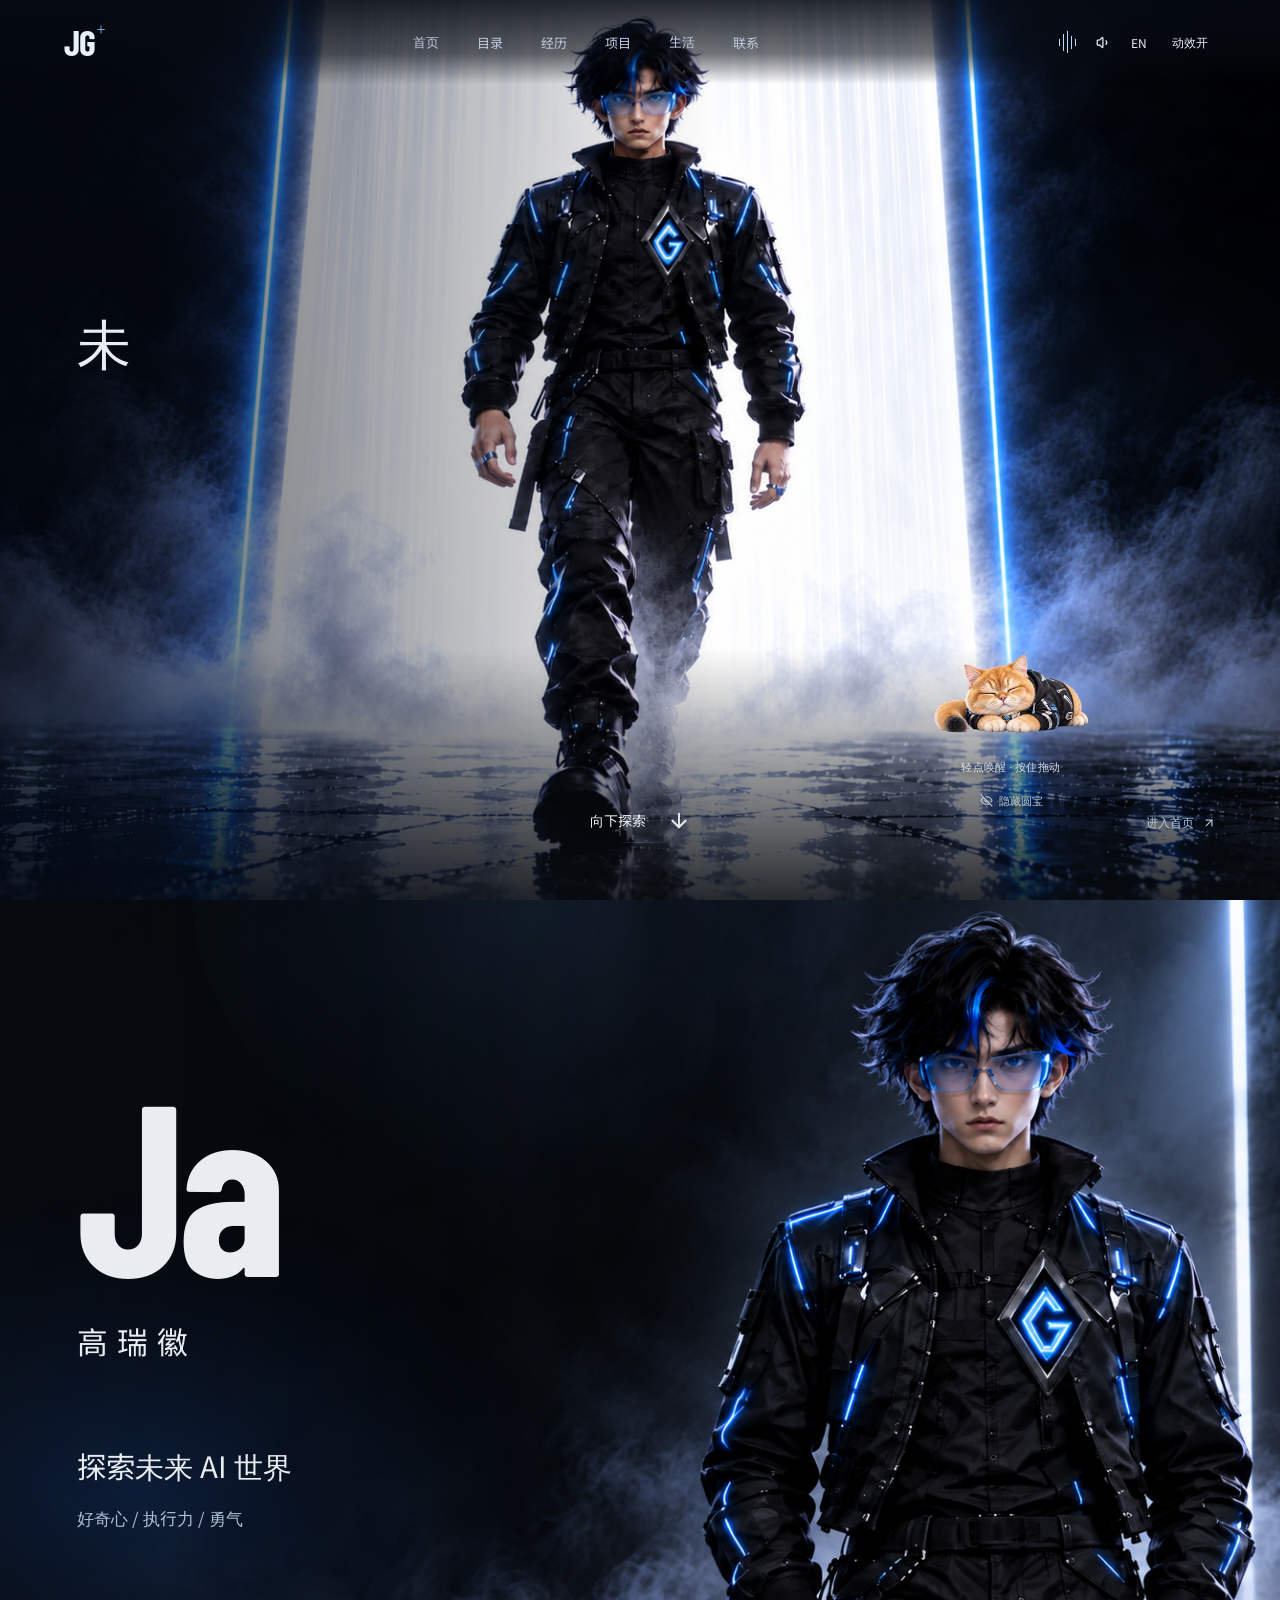
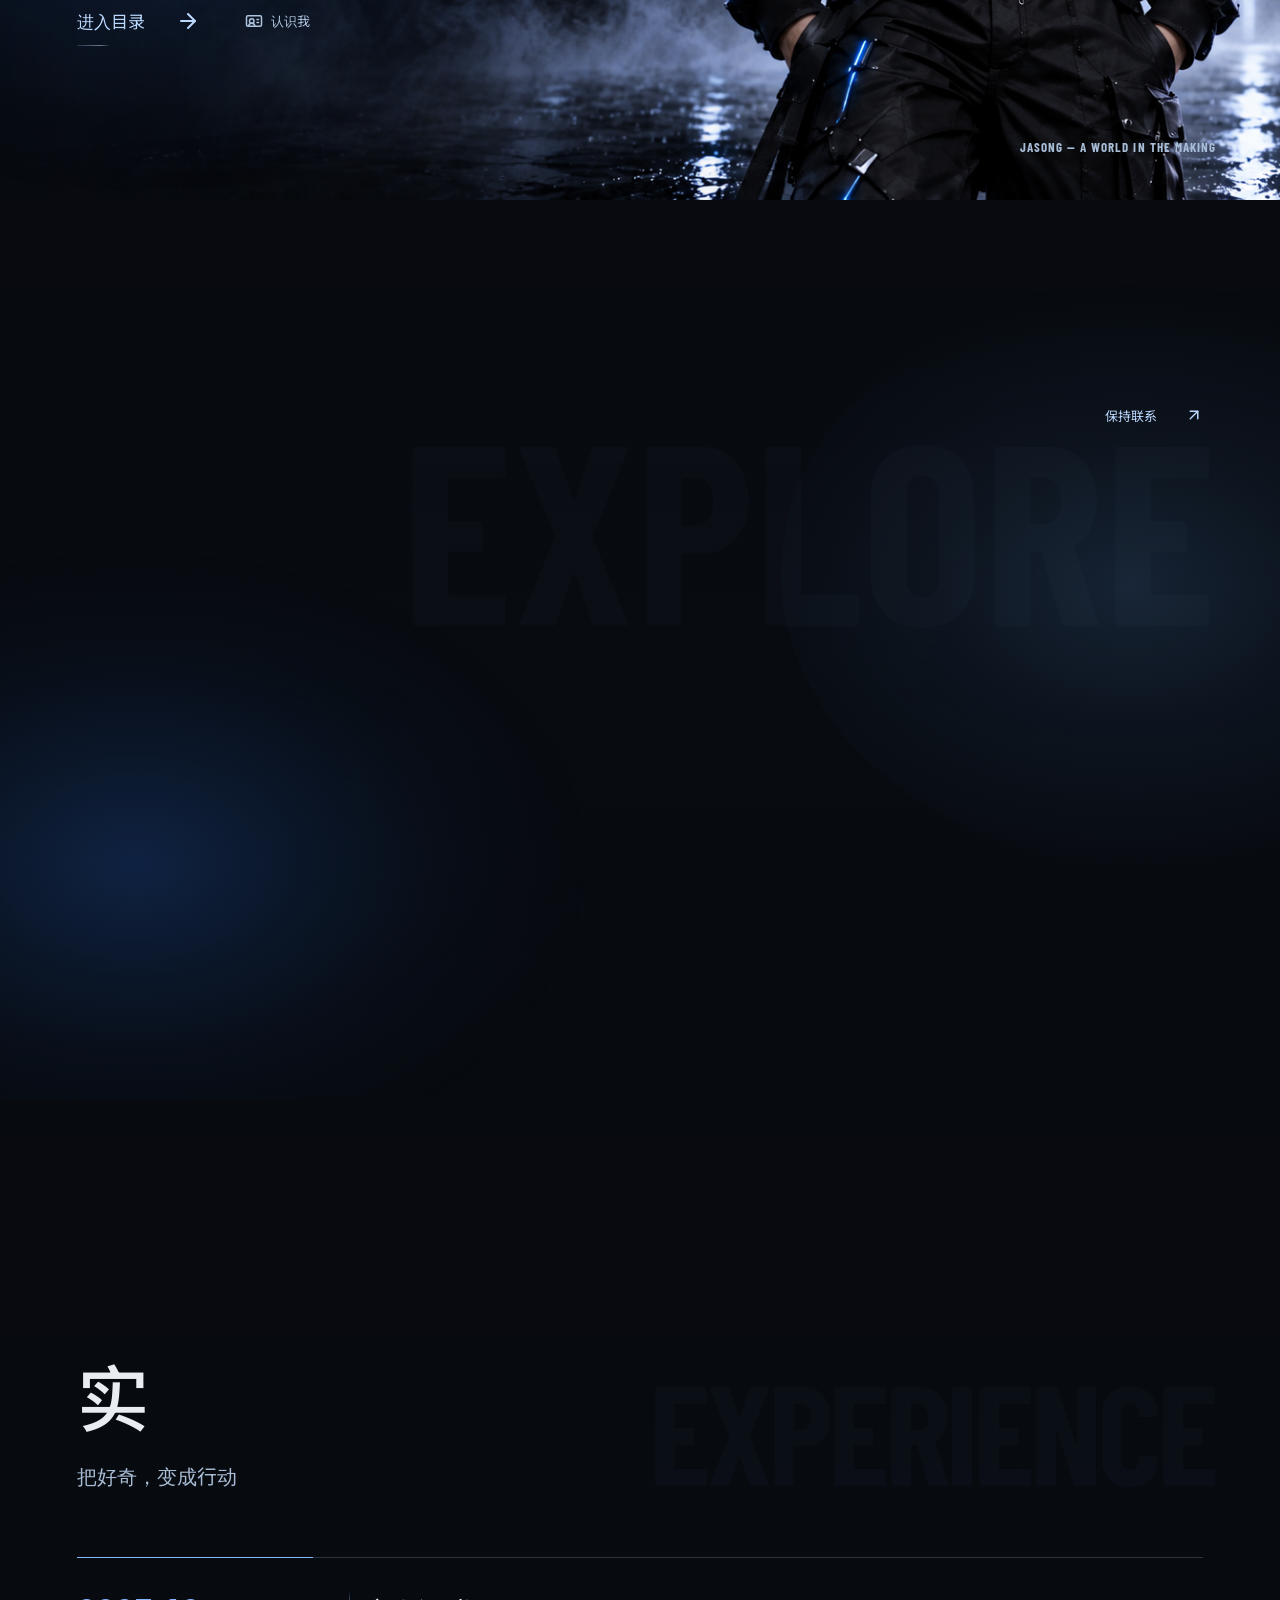
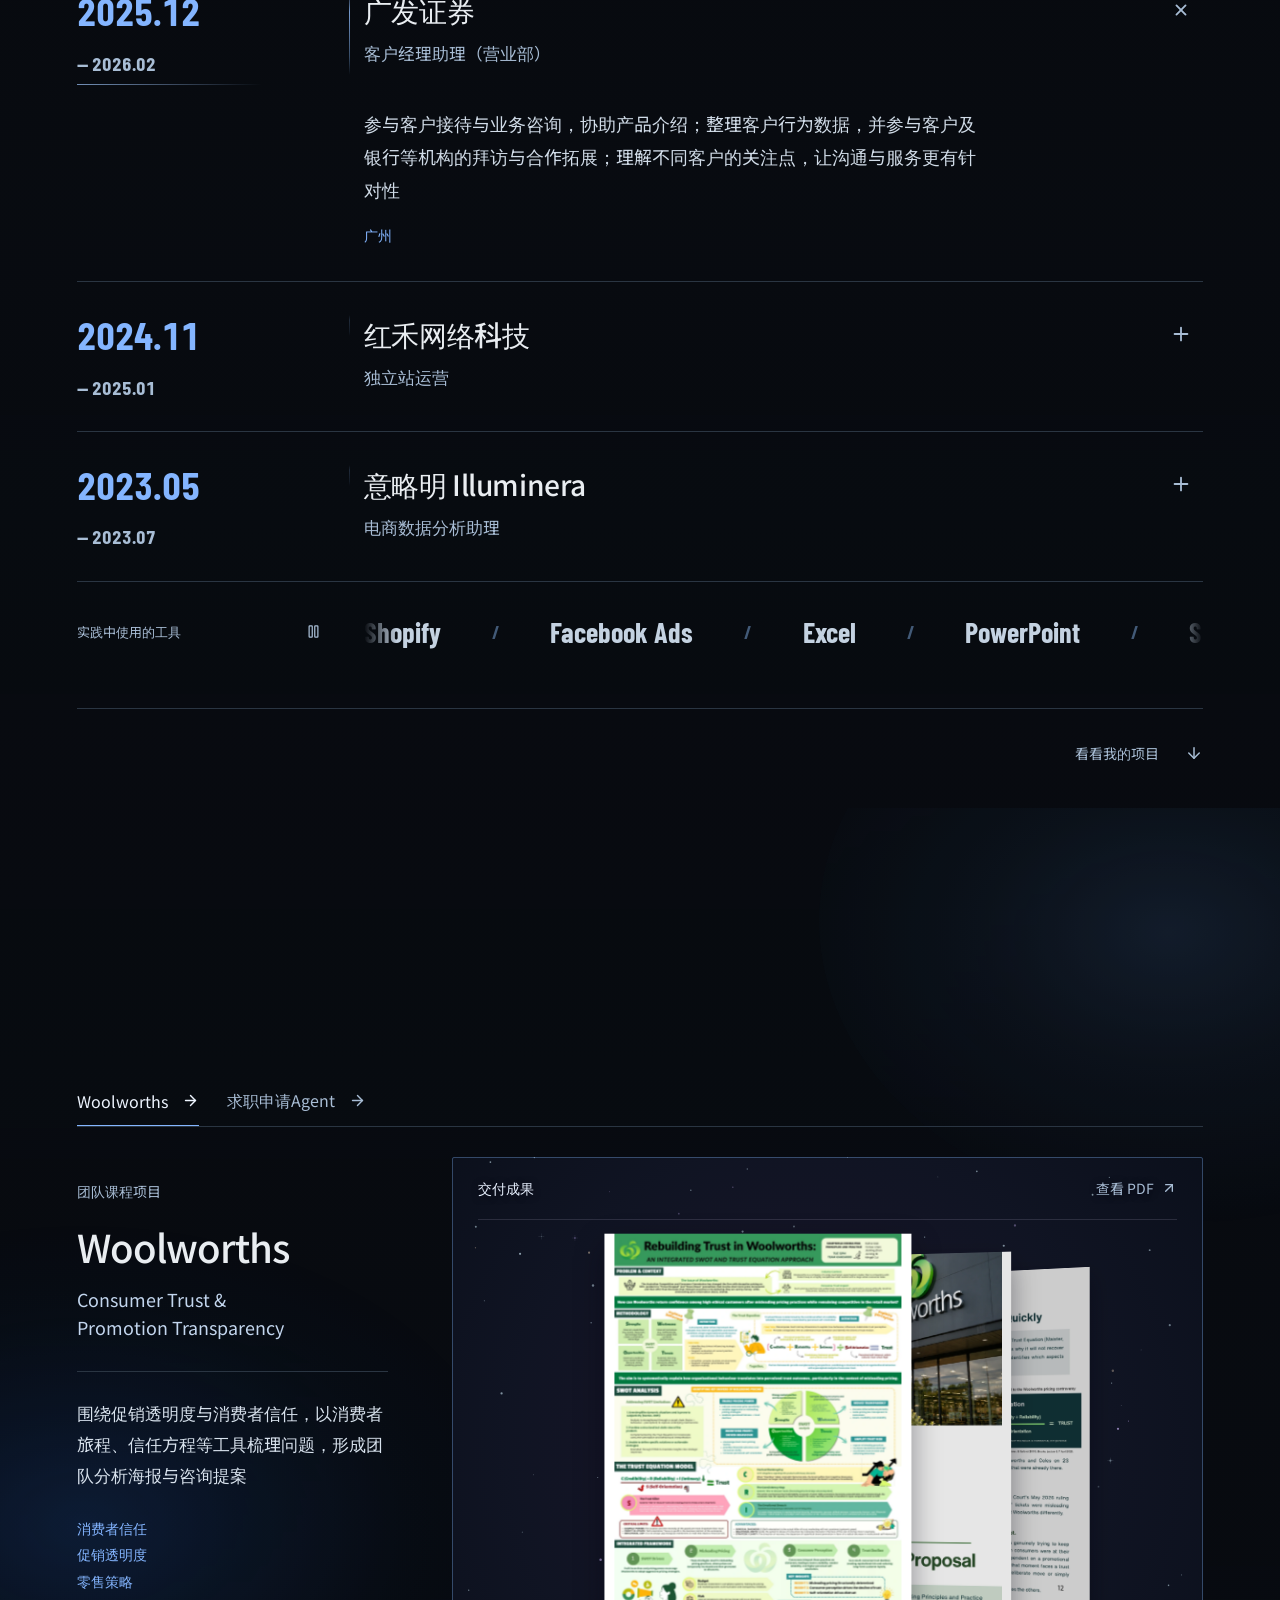
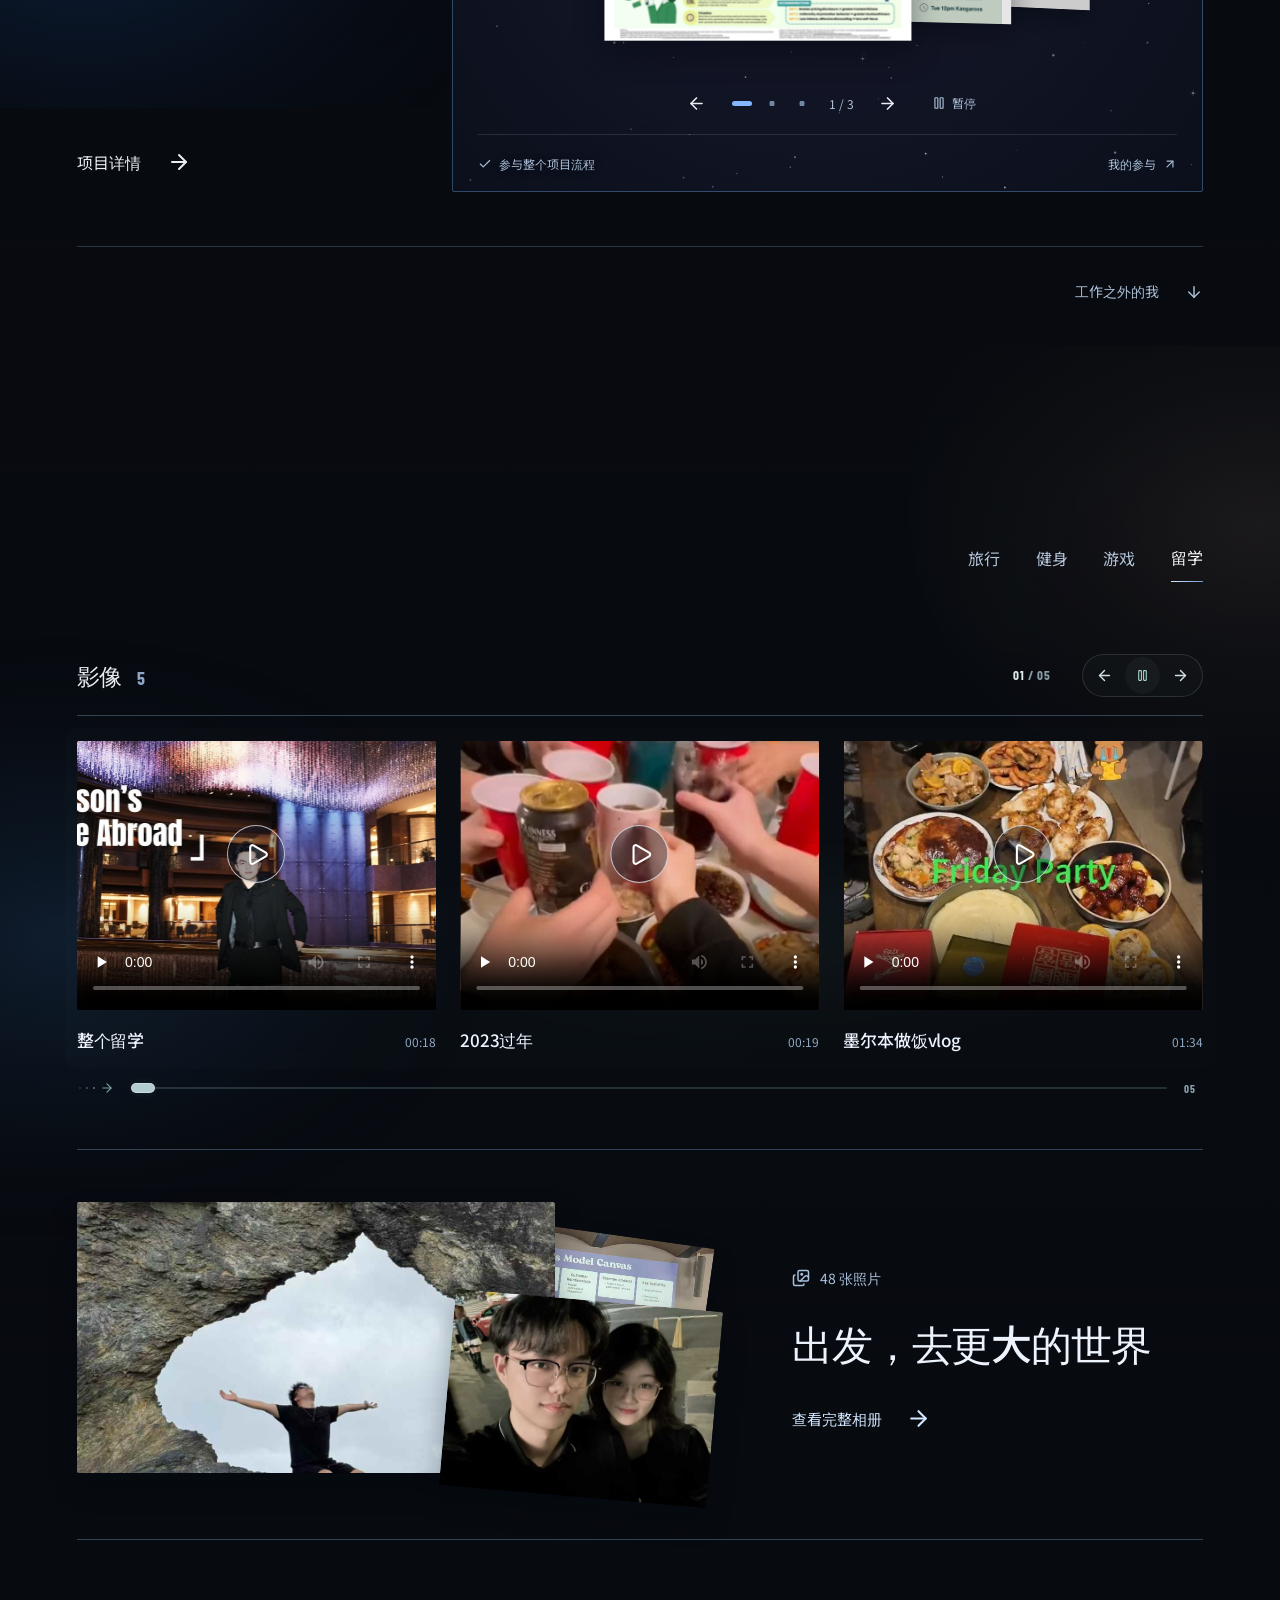
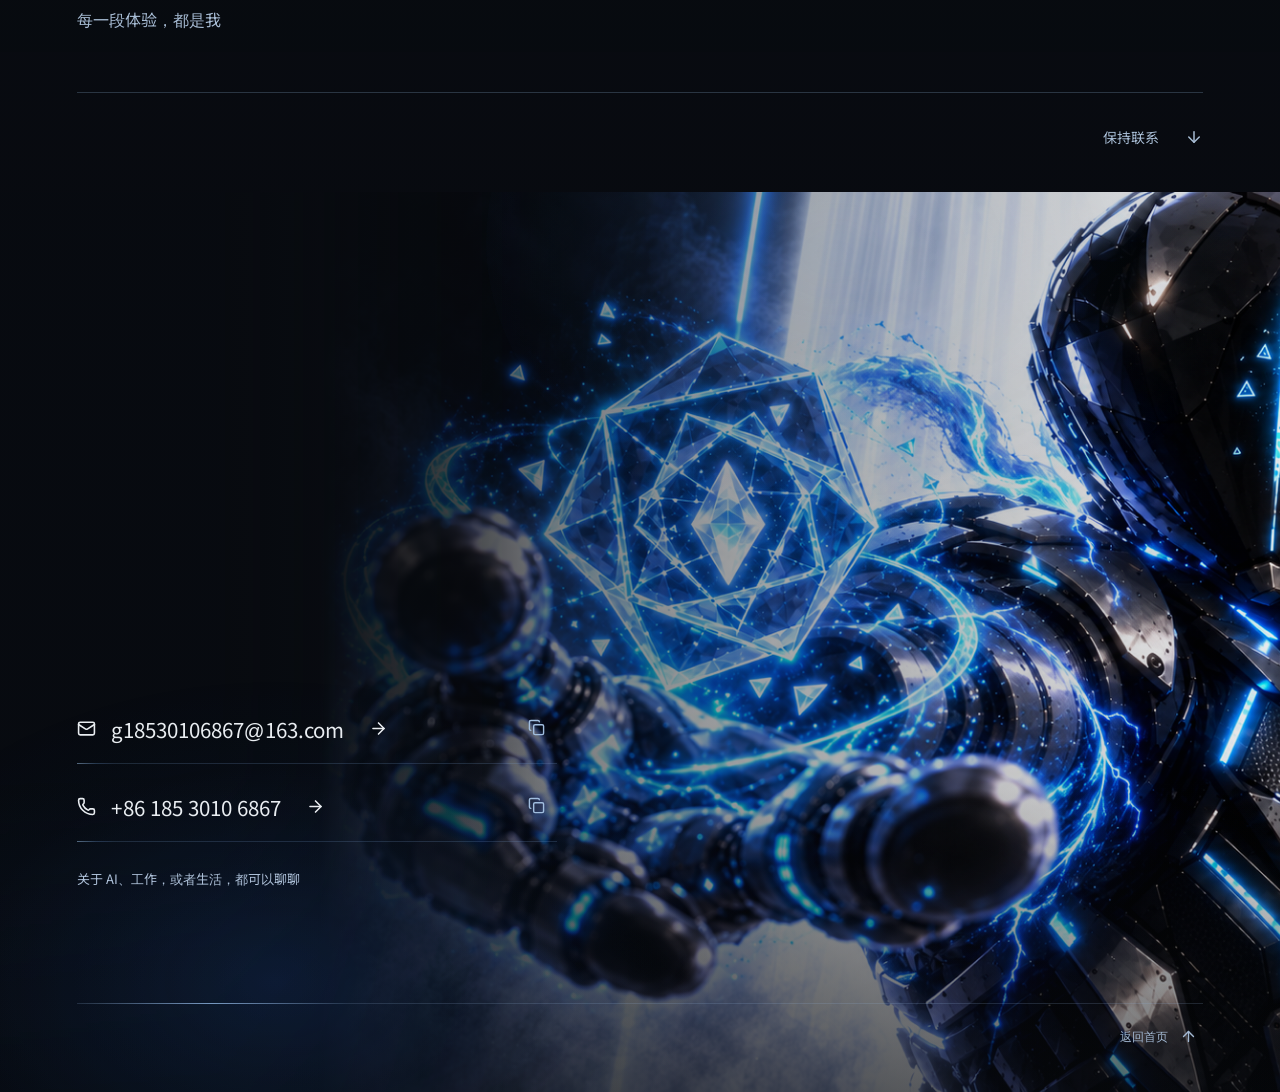
==== index.html @ 53d6a381 "Publish JasonG portfolio with approved public assets" ====
<!doctype html>
<html lang="zh-CN" data-motion="on" data-motion-policy="manual">
<head>
  <meta charset="UTF-8" />
  <meta name="viewport" content="width=device-width, initial-scale=1" />
  <meta name="theme-color" content="#080b10" />
  <meta name="description" content="高瑞徽 JasonG 的个人世界。好奇心、执行力、勇气；关于 AI、真实实践与生活。" />
  <title>JasonG · 探索未来 AI 世界</title>
  <link rel="icon" type="image/svg+xml" href="assets/jasong-next/favicon.svg" />
  <link rel="stylesheet" href="assets/jasong-app/app.css?v=fcea46e95d64df81" />
  <link rel="preload" as="image" href="assets/jasong-next/intro.png" />
  <style>body{margin:0;background:#080b10;color:#e9edf1}.initial-brand{height:100vh;display:grid;place-content:center;font:600 45px sans-serif;letter-spacing:-.03em}.no-script{padding:10vh 8vw;font:18px/1.8 sans-serif}.no-script a{color:#adcfff}</style>
</head>
<body>
  <div id="jasong-root"><div class="initial-brand" aria-label="正在打开 JasonG 的世界">JasonG</div></div>
  <noscript><div class="no-script"><h1>高瑞徽 / JasonG</h1><p>请启用 JavaScript 体验完整网站。<br/>Enable JavaScript to explore this site.</p><a href="mailto:g18530106867@163.com">g18530106867@163.com</a></div></noscript>
  <script type="module" src="assets/jasong-app/app.js?v=fcea46e95d64df81"></script>
</body>
</html>
---- assets/jasong-app/app.css ----
.jg-draft-notice{z-index:130;color:#dce8f0;background:#101b25;border:1px solid #668291;border-radius:10px;align-items:center;gap:18px;max-width:calc(100vw - 32px);padding:11px 16px;font:13px/1.5 system-ui,sans-serif;display:flex;position:fixed;bottom:14px;left:50%;transform:translate(-50%);box-shadow:0 5px 24px #0005}.jg-draft-notice span{white-space:nowrap}.jg-draft-notice a{color:#c0e0ff;text-underline-offset:3px;white-space:nowrap;text-decoration:underline}.jg-draft-notice a:focus-visible{outline-offset:4px;outline:2px solid #fff}@media (width<=420px){.jg-draft-notice{gap:12px;padding:9px 12px;font-size:11px}}.jg-content-notes{z-index:2;overflow-wrap:anywhere;max-width:75ch;margin:32px 0;position:relative}.jg-content-notes article+article{margin-top:28px}.jg-content-notes h3{font:inherit;margin:0 0 10px;font-size:1.15em;font-weight:500;line-height:1.5}.jg-content-notes p{white-space:pre-wrap;color:inherit;margin:0;line-height:1.9}.jg-content-empty{color:var(--content-muted,#adc4de);font:inherit;overflow-wrap:anywhere;padding-block:30px;line-height:1.8}.jg-motion-sr-only{clip-path:inset(50%);white-space:nowrap;border:0;width:1px;height:1px;margin:-1px;padding:0;position:absolute;overflow:hidden}.jg-text-type{display:inline-grid;position:relative}.jg-text-type__measure,.jg-text-type__visible{grid-area:1/1}.jg-text-type__measure{visibility:hidden}.jg-text-type__measure *{visibility:hidden!important}.jg-title-write{vertical-align:baseline;max-width:100%}.jg-title-write>.jg-text-type__visible{position:absolute;inset:0}.jg-title-write>.jg-text-type__measure{grid-area:1/1}html .home-name>span.jg-title-write{display:inline-grid}.directory-heading #directory-title .jg-title-write,.directory-heading #directory-title .jg-title-write span{color:inherit}.directory-heading #directory-title .jg-title-write .title-second-line{color:#a5b6cb}.directory-values{color:#adbed2;margin:20px 0 0;font-size:clamp(12px,1.2vw,15px);line-height:1.8}.jg-title-write{text-align:start;direction:ltr}.jg-title-write>.jg-text-type__visible{text-wrap:wrap}@media (width<=600px){.directory-values{max-width:230px;margin-top:15px}}.jg-text-type__cursor{color:#82b7ff;margin-inline-start:.06em}.jg-text-type[data-typing=true] .jg-text-type__cursor{animation:.65s step-end infinite jg-type-blink}@keyframes jg-type-blink{0%,48%{opacity:1}49%,to{opacity:0}}.jg-masked-g{display:inline-grid;position:relative}.jg-masked-g__base,.jg-masked-g__texture{grid-area:1/1}.jg-masked-g__base{color:#a6bde6}.jg-masked-g__texture{-webkit-text-fill-color:transparent;color:#0000;pointer-events:none;background-image:linear-gradient(117deg,#0000 32%,#bad9ff 36%,#78b0fa 38%,#0000 42%),radial-gradient(at 71% 22%,#8dc6ff 0%,#2961b8 31%,#172c58 56%,#6ea4e7 79%,#b5d9ff 100%);background-position:12% 65%;background-size:240% 180%;-webkit-background-clip:text;background-clip:text}@supports not ((-webkit-background-clip:text) or (background-clip:text)){.jg-masked-g__texture{display:none}}.jg-ambient{pointer-events:none;-webkit-user-select:none;user-select:none;z-index:0;contain:layout paint;position:absolute;inset:0;overflow:hidden}.jg-ambient canvas{pointer-events:none;width:100%;height:100%;display:block}.jg-ambient--cursor{mix-blend-mode:screen}.jg-ambient--liquid{background:radial-gradient(at 7% 65%,#153a8026,#0000 42%),radial-gradient(at 98% 26%,#2155a01f,#0000 39%);-webkit-mask-image:radial-gradient(#0000 16%,#00000024 43%,#000 76%);mask-image:radial-gradient(#0000 16%,#00000024 43%,#000 76%)}.jg-ambient--liquid canvas{opacity:.52}.jg-scene-atmosphere{--jg-scene-strength:.82;--jg-cloud-x:-24%;--jg-cloud-y:27%;--jg-far-x:61%;--jg-far-y:-18%;--jg-cloud-color:41 111 225;--jg-far-color:96 156 230;--jg-cloud-delay:-3s;z-index:2;pointer-events:none;-webkit-user-select:none;user-select:none;opacity:var(--jg-scene-strength);position:absolute;inset:0;overflow:clip}.jg-scene-atmosphere__field{isolation:isolate;width:100%;height:100svh;max-height:1100px;position:sticky;top:0;overflow:clip}.jg-scene-atmosphere__cloud{background:radial-gradient(ellipse at 48% 51%, rgb(var(--jg-cloud-color) / 24%) 0%, rgb(var(--jg-cloud-color) / 12%) 24%, rgb(var(--jg-cloud-color) / 3%) 47%, transparent 68%);width:min(76vw,920px);height:min(72svh,720px);animation:16s ease-in-out infinite alternate jg-cloud-near;animation-delay:var(--jg-cloud-delay);transform-origin:40% 60%;border-radius:50%;animation-play-state:paused;display:block;position:absolute}.jg-scene-atmosphere__cloud--near{left:var(--jg-cloud-x);top:var(--jg-cloud-y)}.jg-scene-atmosphere__cloud--far{left:var(--jg-far-x);top:var(--jg-far-y);background:radial-gradient(ellipse at 44% 52%, rgb(var(--jg-far-color) / 17%) 0%, rgb(var(--jg-far-color) / 7%) 30%, transparent 69%);width:min(62vw,800px);height:min(67svh,620px);animation-name:jg-cloud-far;animation-duration:22s}.jg-scene-atmosphere[data-running=true] .jg-scene-atmosphere__cloud{will-change:transform, opacity;animation-play-state:running}.jg-scene-atmosphere[data-motion-enabled=false] .jg-scene-atmosphere__cloud{animation:none}.jg-scene-atmosphere .jg-ambient--liquid{background:0 0;-webkit-mask-image:radial-gradient(at 48% 48%,#0000002e 10%,#00000070 38%,#000 73%);mask-image:radial-gradient(at 48% 48%,#0000002e 10%,#00000070 38%,#000 73%)}.jg-scene-atmosphere .jg-ambient--liquid canvas{opacity:.72}.jg-scene-atmosphere .jg-ambient--cursor{z-index:1}.jg-scene-atmosphere[data-atmosphere-chapter=intro]{--jg-scene-strength:.28;--jg-cloud-y:48%;--jg-far-y:9%}.jg-scene-atmosphere[data-atmosphere-chapter=home]{--jg-scene-strength:.82;--jg-cloud-y:29%;--jg-far-x:15%;--jg-far-y:-34%}.jg-scene-atmosphere[data-atmosphere-chapter=home] .jg-scene-atmosphere__field{-webkit-mask-image:linear-gradient(90deg,#000 0 36%,#000000b3 48%,#0000 69%);mask-image:linear-gradient(90deg,#000 0 36%,#000000b3 48%,#0000 69%)}.jg-scene-atmosphere[data-atmosphere-chapter=directory]{--jg-scene-strength:1;--jg-cloud-y:37%;--jg-far-y:8%;--jg-cloud-delay:-7s}.jg-scene-atmosphere[data-atmosphere-chapter=experience]{--jg-cloud-x:-33%;--jg-cloud-y:6%;--jg-far-x:69%;--jg-far-y:38%;--jg-cloud-delay:-11s}.jg-scene-atmosphere[data-atmosphere-chapter=projects]{--jg-scene-strength:.76;--jg-cloud-x:-28%;--jg-cloud-y:43%;--jg-far-x:64%;--jg-far-y:-21%;--jg-cloud-delay:-5s}.jg-scene-atmosphere[data-atmosphere-chapter=life]{--jg-scene-strength:.74;--jg-cloud-color:55 117 186;--jg-far-color:169 135 111;--jg-cloud-x:-30%;--jg-cloud-y:29%;--jg-far-x:71%;--jg-far-y:-15%;--jg-cloud-delay:-9s}.jg-scene-atmosphere[data-atmosphere-chapter=contact]{--jg-scene-strength:.72;--jg-cloud-x:-13%;--jg-cloud-y:51%;--jg-far-x:38%;--jg-far-y:-28%;--jg-cloud-delay:-13s}.chapter:has(>.jg-scene-atmosphere)>:is(.content-section-inner,.contact-content,.contact-footer,.home-signature){z-index:3}.chapter:has(>.jg-scene-atmosphere)>.destination-indicators{z-index:3;position:relative}@keyframes jg-cloud-near{0%{opacity:.66;transform:translate(-3vw,5svh)rotate(-9deg)scale(.9,1.04)}to{opacity:1;transform:translate(11vw,-7svh)rotate(13deg)scale(1.12,.94)}}@keyframes jg-cloud-far{0%{opacity:.7;transform:translate(3vw,-5svh)rotate(12deg)scale(1.08,.9)}to{opacity:1;transform:translate(-12vw,9svh)rotate(-17deg)scale(.9,1.12)}}.jg-border-glow{--jg-edge:.6;--jg-edge-angle:120deg;isolation:isolate;position:relative}.jg-border-glow:after{content:"";border-radius:inherit;background:conic-gradient(from var(--jg-edge-angle), #a4ccff 0deg, #5095fc73 34deg, transparent 80deg, transparent 280deg, #5095fc73 326deg, #a4ccff 360deg);-webkit-mask-composite:xor;opacity:0;pointer-events:none;z-index:2;padding:1px;transition:opacity .18s ease-out;position:absolute;inset:-1px;-webkit-mask-image:linear-gradient(#fff 0 0),linear-gradient(#fff 0 0);mask-image:linear-gradient(#fff 0 0),linear-gradient(#fff 0 0);-webkit-mask-position:0 0,0 0;mask-position:0 0,0 0;-webkit-mask-size:auto,auto;mask-size:auto,auto;-webkit-mask-repeat:repeat,repeat;mask-repeat:repeat,repeat;-webkit-mask-clip:content-box,border-box;mask-clip:content-box,border-box;-webkit-mask-origin:content-box,border-box;mask-origin:content-box,border-box;-webkit-mask-composite:xor;mask-composite:exclude;-webkit-mask-source-type:auto,auto;mask-mode:match-source,match-source}.jg-border-glow:hover:after{opacity:var(--jg-edge)}.jg-border-glow:focus-within:after{opacity:1}[data-motion=off] .jg-border-glow:after{transition:none}[data-motion=off] .jg-border-glow:hover:after{opacity:.55}[data-motion=off] .jg-text-type__cursor{animation:none}@media (width<=767px),(pointer:coarse){.jg-ambient--cursor{display:none}.jg-ambient--liquid{opacity:.6}.jg-scene-atmosphere__cloud{background:radial-gradient(ellipse at 47% 50%, rgb(var(--jg-cloud-color) / 30%), rgb(var(--jg-cloud-color) / 12%) 30%, transparent 67%);width:110vw;height:63svh;animation-duration:12s}.jg-scene-atmosphere__cloud--far{background:radial-gradient(ellipse at 43% 54%, rgb(var(--jg-far-color) / 23%), rgb(var(--jg-far-color) / 9%) 28%, transparent 68%);width:95vw;height:58svh;animation-duration:15s}.jg-scene-atmosphere[data-atmosphere-chapter=home] .jg-scene-atmosphere__field{-webkit-mask-image:linear-gradient(#000 0 37%,#0000 58% 85%,#000000a6 100%);mask-image:linear-gradient(#000 0 37%,#0000 58% 85%,#000000a6 100%)}}.lp-static{width:280px;max-width:calc(100% - 22px);position:absolute;top:50%;left:50%;transform:translate(-50%,-45%)}.lp-static-card{z-index:1;color:#0c1825;background:#d4dfe8;border-radius:14px;padding:16px;position:relative;overflow:hidden;box-shadow:0 24px 44px #00000059}.lp-static-strap{color:#a8c9f7;writing-mode:vertical-rl;letter-spacing:.14em;text-indent:20px;text-align:right;background:#1b2a3b;width:36px;height:220px;padding-top:42px;font-size:12px;font-weight:600;position:absolute;bottom:calc(100% - 4px);left:calc(50% - 18px);overflow:hidden}.lp-static-clip{z-index:3;background:#1c2937;border:5px solid #82909e;border-radius:5px;width:44px;height:36px;position:absolute;top:-20px;left:calc(50% - 22px)}.lp-card-brand{justify-content:space-between;align-items:center;margin-bottom:13px;display:flex}.lp-card-brand b{font-family:Barlow,sans-serif;font-size:25px;line-height:1}.lp-card-brand span{font-size:9px}.lp-card-portrait,.lp-portrait-fallback{object-fit:cover;object-position:center 20%;width:100%;height:218px;display:block}.lp-portrait-fallback{color:#b1d1ff;background:#263548;place-items:center;font-size:88px;display:grid}.lp-card-name{gap:4px;margin-top:17px;display:grid}.lp-card-name span{font-size:24px;font-weight:600;line-height:1.3}.lp-card-name strong{font-family:Barlow,sans-serif;font-size:34px;font-weight:700;line-height:1.1}.lp-card-id{color:#36516d;letter-spacing:.1em;margin-top:13px;font-size:10px;display:block}.lp-card-values{border-top:1px solid #9bacbc;margin:16px 0 1px;padding-top:12px;font-size:11px;line-height:1.5}.jg-particles{pointer-events:none;-webkit-user-select:none;user-select:none;contain:strict;z-index:1;position:absolute;inset:0;overflow:hidden;-webkit-mask-image:linear-gradient(#0000,#000 12% 86%,#0000);mask-image:linear-gradient(#0000,#000 12% 86%,#0000)}.jg-particles canvas{pointer-events:none;width:100%;height:100%;display:block;position:absolute;inset:0}.jg-particles__still{opacity:.8}.jg-particles[data-rendering=webgl] .jg-particles__still{opacity:0}.jg-particles__live{opacity:.9}.home-lanyard{z-index:55;pointer-events:none;isolation:isolate;clip-path:inset(var(--hl-nav-height) 0 0 0);position:fixed;inset:0;overflow:clip}.home-lanyard[hidden]{display:none}.home-lanyard canvas{pointer-events:none;width:100%;height:100%;display:block}.hl-pull-target{cursor:grab;pointer-events:auto;touch-action:none;-webkit-user-select:none;user-select:none;transform-origin:0 0;background:0 0;border:0;border-radius:10px;min-height:0;padding:0;position:absolute;top:0;left:0}.home-lanyard[data-dragging=true] .hl-pull-target{cursor:grabbing}.hl-pull-target:focus-visible{outline-offset:-3px;outline:2px solid #b3d5ff}.hl-hint{left:var(--hl-hint-x);top:var(--hl-hint-y);pointer-events:auto;color:#bdccdc;text-shadow:0 2px 8px #000;background:0 0;align-items:center;gap:6px;width:max-content;min-height:42px;padding:0 4px;font-size:11px;display:flex;position:absolute}.hl-hint:hover{color:#f0f4f8}.hl-actions{pointer-events:none;justify-content:space-between;align-items:center;gap:18px;width:200px;display:flex;position:absolute;top:0;left:0}.hl-actions[hidden]{display:none}.hl-actions button{pointer-events:auto;color:#d5e5f7;white-space:nowrap;text-shadow:0 2px 10px #03070c;background:0 0;border-bottom:1px solid #9db5d470;align-items:center;gap:6px;min-height:44px;padding:4px 3px;font-size:12px;display:flex}.hl-actions button:hover{color:#fff;border-color:#b3d5ff}.hl-hint:focus-visible,.hl-actions button:focus-visible{outline-offset:4px;outline:2px solid #b3d5ff}.hl-fallback{width:var(--hl-card-width);height:var(--hl-card-height);transform:translate3d(var(--hl-fallback-x),var(--hl-fallback-y),0);pointer-events:none;position:absolute;top:0;left:0}.home-lanyard .lp-static{width:100%;max-width:none;height:100%;position:relative;top:auto;left:auto;transform:none}.home-lanyard .lp-static-card{border-radius:10px;height:100%;padding:10px;overflow:hidden;box-shadow:8px 18px 28px #0009}.home-lanyard .lp-static-strap{text-indent:8px;width:15px;height:700px;padding:0;font-size:7px;left:calc(50% - 7.5px)}.home-lanyard .lp-static-clip{border-width:3px;border-radius:3px;width:25px;height:21px;top:-12px;left:calc(50% - 12.5px)}.home-lanyard .lp-card-brand{margin-bottom:8px}.home-lanyard .lp-card-brand b{font-size:18px}.home-lanyard .lp-card-brand span{font-size:6px}.home-lanyard .lp-card-portrait,.home-lanyard .lp-portrait-fallback{height:calc(var(--hl-card-height)*.48)}.home-lanyard .lp-card-name{gap:2px;margin-top:8px}.home-lanyard .lp-card-name span{font-size:15px;line-height:1.15}.home-lanyard .lp-card-name strong{font-size:22px;line-height:1.05}.home-lanyard .lp-card-id{margin-top:5px;font-size:6.5px}.home-lanyard .lp-card-values{margin-top:7px;padding-top:6px;font-size:7px}@media (width<=600px){.hl-hint{gap:3px;font-size:10px}.home-lanyard .lp-card-brand{margin-bottom:5px}.home-lanyard .lp-card-brand b{font-size:16px}.home-lanyard .lp-card-name{margin-top:6px}.home-lanyard .lp-card-name strong{font-size:20px}}@media (width<=360px){.hl-hint{gap:2px;font-size:9px}}.site-nav .pill-nav{isolation:isolate;position:relative}.site-nav .nav-current-pill{z-index:-1;width:var(--nav-pill-width,0px);transform:translateX(var(--nav-pill-x,0px));opacity:0;pointer-events:none;background:linear-gradient(140deg,#6c9dda25,#192c461c);border:1px solid #83b6ff42;border-radius:24px;transition:transform .46s cubic-bezier(.16,1,.3,1),width .4s cubic-bezier(.16,1,.3,1),opacity .18s;position:absolute;top:1px;bottom:1px;left:0;overflow:hidden}.site-nav .nav-current-pill[data-ready=true]{opacity:1}.site-nav .nav-current-pill:after{content:"";opacity:.8;background:linear-gradient(90deg,#0000,#b9d9ff,#0000);height:1px;position:absolute;top:0;left:14%;right:14%}.site-nav .pill-nav a{transition:color .18s}.site-nav .pill-nav a:before{opacity:0;background:#8dbafb15;border-radius:24px;height:auto;transition:opacity .18s;inset:0;transform:none}.site-nav .pill-nav a:hover:before,.site-nav .pill-nav a:focus-visible:before{opacity:1;transform:none}.site-nav .pill-nav a:hover,.site-nav .pill-nav a:focus-visible{color:#f0f6ff}.site-nav .pill-nav a[aria-current]:after{display:none}.site-nav .pill-nav a>span{transition:transform .26s cubic-bezier(.16,1,.3,1);display:block}.site-nav[data-nav-motion=running] .pill-nav a:hover>span{transform:translateY(-1px)}.site-nav .nav-actions>button,.site-nav .volume-popover summary{border-radius:8px;transition:color .16s,background-color .16s;position:relative}.site-nav .nav-actions>button:hover,.site-nav .nav-actions>button:focus-visible,.site-nav .volume-popover summary:hover{color:#d2e6ff;background:#79a8e213}.site-nav .site-brand .brand-spark{transform-origin:50%;transition:transform .4s cubic-bezier(.16,1,.3,1),color .2s}.site-nav[data-nav-motion=running] .site-brand:is(:hover,:focus-visible) .brand-spark{color:#e0efff;transform:rotate(90deg)}.site-nav[data-nav-motion=paused] .nav-current-pill{transition:none}.site-nav[data-nav-motion=paused] .sound-wave i{animation-play-state:paused}.intro-section .intro-film-track{z-index:3;pointer-events:none;background:#9eb8da21;height:1px;position:absolute;bottom:3.6%;left:6%;right:6%}.intro-section .intro-film-track>span{transform-origin:0;background:linear-gradient(90deg,#446996,#b7d7ff);width:100%;height:1px;transition:transform .25s linear;display:block}.intro-section .intro-next{isolation:isolate}.intro-section .intro-next:before{content:"";opacity:.55;background:linear-gradient(90deg,#0000,#83baff82,#0000);height:1px;transition:transform .3s cubic-bezier(.16,1,.3,1),opacity .25s;position:absolute;bottom:3px;left:14px;right:14px;transform:scaleX(.45)}.intro-section .intro-next:is(:hover,:focus-visible):before{opacity:1;transform:scaleX(1)}.intro-section .intro-next svg{animation:2.8s cubic-bezier(.45,0,.55,1) infinite hero-descend}.intro-section[data-hero-motion=paused] .intro-next svg{animation-play-state:paused}.intro-section .intro-film-controls button{transition:color .18s;position:relative}.intro-section .intro-film-controls button:after{content:"";transform-origin:0;background:#9ecbff80;height:1px;transition:transform .22s;position:absolute;bottom:5px;left:0;right:0;transform:scaleX(0)}.intro-section .intro-film-controls button:is(:hover,:focus-visible){color:#eef6ff}.intro-section .intro-film-controls button:is(:hover,:focus-visible):after{transform:scaleX(1)}.home-section .home-material-light{z-index:2;pointer-events:none;mix-blend-mode:screen;contain:paint;position:absolute;inset:0 0 0 38%;overflow:hidden;-webkit-mask-image:linear-gradient(90deg,#0000,#000 30% 82%,#0000);mask-image:linear-gradient(90deg,#0000,#000 30% 82%,#0000)}.home-section .home-material-light:before{content:"";opacity:0;background:linear-gradient(114deg,#0000 39%,#9bceff0a 44%,#88baff13 48%,#9acbff07 51%,#0000 58%);animation:13s cubic-bezier(.4,0,.2,1) infinite hero-material-pass;position:absolute;inset:-25% -60%}.home-section[data-hero-motion=paused] .home-material-light:before{animation-play-state:paused}.home-section .home-entry{gap:22px;position:relative}.home-section .home-entry:after{content:"";transform-origin:0;opacity:.48;background:linear-gradient(90deg,#7faef770,#d1e6ff 72%,#0000);height:1px;transition:transform .35s cubic-bezier(.16,1,.3,1),opacity .2s;position:absolute;bottom:2px;left:0;right:0;transform:scaleX(.25)}.home-section .home-entry:is(:hover,:focus-visible):after{opacity:1;transform:scaleX(1)}.home-section .home-entry-direction{place-items:center;width:42px;height:30px;display:grid;position:relative;overflow:hidden}.home-section .home-entry-direction:before{content:"";opacity:0;background:linear-gradient(90deg,#0000,#a7ccff);width:22px;height:1px;transition:transform .35s cubic-bezier(.16,1,.3,1),opacity .22s;position:absolute;right:20px;transform:translate(-15px)}.home-section .home-entry:is(:hover,:focus-visible) .home-entry-direction:before{opacity:.8;transform:translate(0)}.home-section .home-entry:is(:hover,:focus-visible) svg{transform:translate(8px)}.home-section .profile-link{transition:color .18s;position:relative}.home-section .profile-link svg{transition:transform .28s cubic-bezier(.16,1,.3,1)}.home-section .profile-link:is(:hover,:focus-visible){color:#ebf5ff}.home-section[data-hero-motion=running] .profile-link:is(:hover,:focus-visible) svg{transform:rotate(-8deg)}.directory-section .destination-art{isolation:isolate;position:relative;overflow:hidden}.directory-section .destination-art img{transition:transform .55s cubic-bezier(.16,1,.3,1),filter .42s;transform:scale(.98)}.directory-section .destination-shell.selected .destination-art img{filter:brightness(1.08)}.directory-section[data-hero-motion=running] .destination-shell:is(:hover,:focus-within) .destination-art img{transform:scale(1.035)translateY(-3px)}.directory-section .destination-material{pointer-events:none;mix-blend-mode:screen;opacity:0;background:linear-gradient(115deg,#0000 35%,#b3d9ff14 49%,#0000 59%);position:absolute;inset:0;transform:translate(-105%)}.directory-section[data-hero-motion=running] .destination-shell.selected .destination-material{animation:1.2s cubic-bezier(.16,1,.3,1) both destination-material-pass}.directory-section .destination-bottom{position:relative}.directory-section .destination-bottom:before{content:"";transform-origin:0;background:linear-gradient(90deg,#5e99f1,#c1dfff);height:1px;transition:transform .42s cubic-bezier(.16,1,.3,1);position:absolute;top:-1px;left:0;right:0;transform:scaleX(0)}.directory-section .destination-shell.selected .destination-bottom:before{transform:scaleX(1)}.directory-section .destination-bottom svg{transition:transform .35s cubic-bezier(.16,1,.3,1)}.directory-section[data-hero-motion=running] .destination-shell.selected .destination-bottom svg{transform:translate(3px,-3px)}.directory-section .year-sculpture>span,.directory-section .year-sculpture>em{transition:transform .38s cubic-bezier(.16,1,.3,1),color .28s;display:block}.directory-section[data-hero-motion=running] .selected .year-sculpture>span:first-child{transform:translate(6px)}.directory-section[data-hero-motion=running] .selected .year-sculpture>span:nth-child(2){transition-delay:40ms;transform:translate(12px)}.directory-section[data-hero-motion=running] .selected .year-sculpture>em{transition-delay:80ms;transform:translate(18px)}.directory-section .destination-indicators i{transition:width .32s cubic-bezier(.16,1,.3,1),background-color .2s}.directory-section .destination-indicators i.active{width:28px}.directory-section[data-hero-motion=paused] .destination-material{animation-play-state:paused}@keyframes hero-descend{0%,to{opacity:.65;transform:translateY(-3px)}45%{opacity:1;transform:translateY(5px)}}@keyframes hero-material-pass{0%,13%{opacity:0;transform:translate(-30%)}25%{opacity:.65}58%{opacity:0;transform:translate(27%)}to{opacity:0;transform:translate(27%)}}@keyframes destination-material-pass{0%{opacity:0;transform:translate(-100%)}24%{opacity:1}to{opacity:0;transform:translate(100%)}}html[data-motion=off] .home-section .home-art,html[data-motion=off] .home-section .home-name>span:first-child,html[data-motion=off] .home-section .home-links{clip-path:none!important}html[data-motion=off] .home-section .home-material-light,html[data-motion=off] .directory-section .destination-material{display:none}html[data-motion=off] .home-section .home-entry svg,html[data-motion=off] .site-nav .brand-spark,html[data-motion=off] .directory-section .destination-art img{transform:none}html[data-motion=off] .directory-section .destination-0:is(:hover,:focus-within){transform:rotate(-8deg)translateY(12px)}html[data-motion=off] .directory-section .destination-1:is(:hover,:focus-within){transform:rotate(-3deg)}html[data-motion=off] .directory-section .destination-2:is(:hover,:focus-within){transform:rotate(3deg)translateY(-27px)}html[data-motion=off] .directory-section .destination-3:is(:hover,:focus-within){transform:rotate(8deg)translateY(12px)}html[data-motion=off] .directory-section .destination-indicators i.active{width:5px}@media (prefers-reduced-motion:reduce){html:not([data-motion-policy=manual]) .home-material-light,html:not([data-motion-policy=manual]) .destination-material{display:none}html:not([data-motion-policy=manual]) .intro-section .intro-next svg{animation:none}html:not([data-motion-policy=manual]) .site-nav .nav-current-pill{transition:none}}@media (width<=600px){.intro-section .intro-film-track{bottom:4%;left:8%;right:7%}.intro-section .intro-next:before{left:0;right:0}.home-section .home-material-light{inset:34% 0 0}.home-section .home-entry{gap:16px}.home-section .home-entry-direction{width:34px}.directory-section .destination-art img{transform:none}.directory-section .destination-material{opacity:.55}}.experience-section,.projects-section,.life-section{--content-ink:#e9edf1;--content-muted:#a8bdd5;--content-blue:#84b5ff;--content-rule:#2a3542;min-height:100svh;color:var(--content-ink);isolation:isolate;background:#0b1017;padding:clamp(100px,10vw,160px) clamp(22px,6vw,112px) 32px;scroll-margin-top:0;position:relative}.content-section-inner{width:min(100%,1440px);margin-inline:auto;position:relative}.content-section-heading{margin-bottom:clamp(34px,5vw,68px);position:relative}.content-section-heading h2{font-family:var(--font-display,Barlow),Jason,"Microsoft YaHei",sans-serif;letter-spacing:-.035em;text-wrap:balance;margin:0;font-size:clamp(42px,5.65vw,84px);font-weight:600;line-height:1.06}.content-section-heading p{color:var(--content-muted);margin:24px 0 0;font-size:clamp(16px,1.55vw,23px);line-height:1.6}.content-chapter-end{border-top:1px solid var(--content-rule);justify-content:flex-end;margin-top:54px;padding-top:22px;display:flex}.content-chapter-end button,.content-text-link{color:var(--content-ink);font:inherit;cursor:pointer;text-align:left;background:0 0;border:0;align-items:center;gap:26px;padding:12px 0;line-height:1.5;display:inline-flex}.content-chapter-end button{color:var(--content-muted);font-size:14px}.content-chapter-end button:hover,.content-text-link:hover{color:var(--content-blue)}.content-text-link svg{transition:transform .28s cubic-bezier(.16,1,.3,1)}.content-text-link:hover svg{transform:translate(5px)}.content-icon-button{width:44px;height:44px;color:inherit;cursor:pointer;background:0 0;border:1px solid #0000;border-radius:50%;flex:none;justify-content:center;align-items:center;padding:0;display:inline-flex}.content-icon-button:hover{border-color:var(--content-rule,#354454);color:var(--content-blue,#84b5ff);background:#ffffff0b}.experience-section :focus-visible,.projects-section :focus-visible,.life-section :focus-visible,.content-reader-dialog :focus-visible{outline:2px solid var(--content-blue,#84b5ff);outline-offset:5px}.experience-heading{padding-bottom:2px}.experience-display-word{font-family:var(--font-display,Barlow),Jason,"Microsoft YaHei",sans-serif;color:#8baad308;pointer-events:none;z-index:-1;letter-spacing:-.035em;font-size:clamp(70px,11vw,165px);font-weight:700;line-height:1;position:absolute;bottom:-7px;right:-1%}.experience-timeline{border-top:1px solid var(--content-rule)}.experience-entry{border-bottom:1px solid var(--content-rule);position:relative}.experience-entry summary{cursor:pointer;grid-template-columns:minmax(160px,23%) 1fr 44px;align-items:start;gap:28px;padding:34px 0;list-style:none;display:grid}.experience-entry summary::-webkit-details-marker{display:none}.experience-date{color:var(--content-blue);font-family:var(--font-display,Barlow),Jason,"Microsoft YaHei",sans-serif;font-variant-numeric:tabular-nums;font-size:clamp(28px,3vw,43px);font-weight:600;line-height:1}.experience-date small{color:var(--content-muted);margin-top:23px;font-size:clamp(17px,1.5vw,22px);display:block}.experience-company strong{letter-spacing:-.015em;overflow-wrap:anywhere;font-size:clamp(23px,2.2vw,33px);font-weight:500;line-height:1.3;display:block}.experience-company>span{color:var(--content-muted);margin-top:12px;font-size:clamp(15px,1.3vw,19px);line-height:1.5;display:block}.experience-toggle{color:var(--content-muted);justify-content:center;align-items:center;width:44px;height:36px;display:flex}.experience-toggle svg{transition:transform .35s cubic-bezier(.16,1,.3,1)}.experience-entry[open] .experience-toggle svg{transform:rotate(45deg)}.experience-entry[open]:before{content:"";background:var(--content-blue);width:21%;height:1px;position:absolute;top:-1px;left:0}.experience-entry summary:hover .experience-company strong{color:var(--content-blue)}.experience-description{max-width:830px;margin-left:calc(23% + 28px);padding:0 72px 32px 0;font-size:clamp(16px,1.4vw,20px);line-height:1.85}.experience-description p{color:#d1dce8;max-width:62ch;margin:0}.experience-location{color:var(--content-blue);margin-top:17px;font-size:14px;display:block}.practice-tools{grid-template-columns:23% minmax(0,1fr);align-items:center;gap:28px;padding:28px 0 0;display:grid}.practice-tools-label{color:var(--content-muted);justify-content:space-between;align-items:center;gap:8px;display:flex}.practice-tools-label p{margin:0;font-size:13px;line-height:1.5}.practice-tools-viewport{overflow:hidden;-webkit-mask-image:linear-gradient(90deg,#0000,#000 4% 96%,#0000);mask-image:linear-gradient(90deg,#0000,#000 4% 96%,#0000)}.practice-tools-track{width:max-content;animation:32s linear infinite paused content-tools-loop;display:flex}.practice-tools-track ul{gap:clamp(24px,4vw,64px);margin:0;padding:0 clamp(24px,4vw,64px) 0 0;list-style:none;display:flex}.practice-tools-track li{font-family:var(--font-display,Barlow),Jason,"Microsoft YaHei",sans-serif;white-space:nowrap;color:#c4d2e1;align-items:center;gap:clamp(24px,4vw,64px);font-size:clamp(20px,2.2vw,30px);font-weight:500;display:flex}.practice-tools-track li span{color:#425a77;font-size:18px;font-weight:300}.practice-tools[data-running=true] .practice-tools-track{animation-play-state:running}.practice-tools:hover .practice-tools-track,.practice-tools:focus-within .practice-tools-track{animation-play-state:paused}@keyframes content-tools-loop{to{transform:translate(-50%)}}.projects-section{background:#0a0f15}.projects-composition{grid-template-columns:minmax(220px,.83fr) minmax(0,2fr);align-items:stretch;gap:clamp(36px,5vw,80px);display:grid}.projects-index{flex-direction:column;align-items:flex-start;min-width:0;padding:24px 0 6px;display:flex}.project-kind{color:var(--content-muted);margin:0 0 23px;font-size:14px}.projects-index h3{letter-spacing:-.025em;overflow-wrap:anywhere;margin:0 0 19px;font-size:clamp(30px,3vw,44px);font-weight:500;line-height:1.1}.project-subject{color:#c3d6ee;border-bottom:1px solid var(--content-rule);white-space:pre-line;overflow-wrap:anywhere;width:100%;margin:0 0 26px;padding-bottom:29px;font-size:clamp(16px,1.4vw,20px);line-height:1.55}.project-summary{color:#d8e2ed;max-width:42ch;margin:0 0 24px;font-size:clamp(16px,1.34vw,19px);line-height:1.8}.project-topics{color:var(--content-blue);margin:0 0 36px;padding:0;font-size:14px;line-height:1.9;list-style:none}.project-details-link{margin-top:auto}.project-preview{background:#161f2a;min-width:0;padding:0 26px;position:relative;overflow:hidden}.project-preview--galaxy{isolation:isolate;background:#100f1c}.project-preview--galaxy>.project-preview-toolbar,.project-preview--galaxy>.project-depth-carousel,.project-preview--galaxy>.project-preview-footer{z-index:1;position:relative}.project-preview--galaxy>.project-preview-toolbar,.project-preview--galaxy>.project-preview-footer{text-shadow:0 1px 7px #080712;border-color:#b2a9c82d}.project-preview-toolbar{border-bottom:1px solid #344353;justify-content:space-between;align-items:center;gap:18px;min-height:63px;font-size:14px;display:flex}.project-preview-toolbar>span{color:#e8f1ff}.project-preview-toolbar a,.project-preview-footer button{color:var(--content-muted);min-height:44px;font:inherit;cursor:pointer;background:0 0;border:0;align-items:center;gap:7px;padding:0;text-decoration:none;display:inline-flex}.project-preview-toolbar a:hover,.project-preview-footer button:hover{color:var(--content-blue)}.project-depth-carousel{position:relative}.project-depth-stage{perspective:1500px;touch-action:pan-y;height:clamp(340px,35.3vw,505px);position:relative}.project-depth-card{cursor:pointer;width:clamp(190px,24vw,350px);height:90%;transform:translate(-50%,-50%) translateX(calc(var(--depth)*120px)) translateZ(calc(var(--depth)*-170px)) rotateY(calc(var(--depth)*-12deg));transform-origin:50%;filter:brightness(calc(1 - var(--depth)*.1));color:#e9edf1;background:#fff;border:0;border-radius:1px;padding:0;transition:transform .7s cubic-bezier(.16,1,.3,1),filter .7s cubic-bezier(.16,1,.3,1);position:absolute;top:48%;left:40%;box-shadow:0 12px 30px #02060e66}.project-depth-card[data-depth="0"]{cursor:zoom-in}.project-depth-card img{object-fit:contain;pointer-events:none;background:#fff;width:100%;height:100%;display:block}.project-depth-card-caption{text-align:left;opacity:0;background:#101b2af2;justify-content:space-between;align-items:center;gap:8px;padding:12px 14px;font-size:12px;line-height:1.4;transition:opacity .2s;display:flex;position:absolute;inset:auto 0 0}.project-depth-card[data-depth="0"]:hover .project-depth-card-caption,.project-depth-card:focus-visible .project-depth-card-caption{opacity:1}.project-preview-controls{justify-content:center;align-items:center;gap:8px;min-height:62px;display:flex}.project-carousel-dots{display:flex}.project-carousel-dot{cursor:pointer;min-width:30px;min-height:44px;color:inherit;background:0 0;border:0;place-items:center;padding:0;display:grid}.project-carousel-dot span{background:#7187a1;border-radius:8px;width:20px;height:5px;transition:transform .24s,background .24s;display:block;transform:scaleX(.25)}.project-carousel-dot[aria-pressed=true] span{background:var(--content-blue);transform:scaleX(1)}.project-carousel-position{color:#acbfd6;font-variant-numeric:tabular-nums;white-space:nowrap;padding:0 4px;font-size:12px}.project-autoplay-toggle{font:inherit;color:var(--content-muted);cursor:pointer;background:0 0;border:0;align-items:center;gap:6px;min-height:44px;margin-left:9px;padding:0 5px;font-size:12px;display:inline-flex}.project-autoplay-toggle:hover{color:var(--content-blue)}.project-preview-footer{min-height:58px;color:var(--content-muted);border-top:1px solid #344353;justify-content:space-between;align-items:center;gap:18px;font-size:12px;line-height:1.5;display:flex}.project-preview-footer>span{align-items:center;gap:7px;display:flex}.project-preview-footer>span svg{flex:none}.content-reader-dialog{color:#e9edf1;overscroll-behavior:contain;scrollbar-width:thin;scrollbar-color:#526d8b #101720;background:#121a23;border:1px solid #3a4858;border-radius:4px;width:min(1120px,100vw - 48px);max-height:calc(100svh - 60px);margin:auto;padding:0;position:fixed;inset:0}.content-reader-dialog::backdrop{-webkit-backdrop-filter:blur(8px);backdrop-filter:blur(8px);background:#02070cdb}.project-reader-sheet{padding:clamp(24px,4vw,54px)}.project-reader-header{justify-content:space-between;align-items:flex-start;gap:16px;display:flex}.project-reader-header h2{font-family:var(--font-display,Barlow),Jason,"Microsoft YaHei",sans-serif;letter-spacing:-.02em;margin:0 0 12px;font-size:clamp(34px,4.5vw,54px);font-weight:600;line-height:1}.project-reader-header p{color:#adc4de;max-width:40ch;margin:0;font-size:clamp(15px,1.8vw,19px);line-height:1.5}.project-reader-header button{margin-top:-10px;margin-right:-9px}.project-reader-intro{color:#c9d6e4;max-width:75ch;margin:28px 0;font-size:15px;line-height:1.9}.project-reader-tabs{border-bottom:1px solid #3a4858;gap:clamp(15px,4vw,40px);margin-bottom:30px;display:flex}.project-reader-tabs button{font:inherit;color:#a7bfdb;cursor:pointer;text-align:left;background:0 0;border:0;border-bottom:1px solid #0000;margin-bottom:-1px;padding:13px 0;font-size:15px;line-height:1.4}.project-reader-tabs button[aria-selected=true]{color:#eef5ff;border-bottom-color:#84b5ff}.project-reader-panel{color:#d7e1ed;min-height:200px;font-size:16px;line-height:1.9}.project-reader-panel>p{max-width:75ch;margin:0 0 16px}.project-reader-panel>ul{max-width:75ch;margin:0;padding-left:22px}.project-reader-panel>ul>li{margin-bottom:19px;padding-left:8px}.project-reader-documents{grid-template-columns:repeat(3,minmax(0,1fr));align-items:start;gap:22px;margin-bottom:30px;display:grid}.project-reader-documents figure{min-width:0;margin:0}.project-reader-documents img{background:#fff;width:100%;height:auto;display:block}.project-reader-documents a{cursor:zoom-in;display:block}.project-reader-documents figcaption{color:#b5cce7;flex-wrap:wrap;justify-content:space-between;gap:5px;padding:11px 0;font-size:12px;line-height:1.5;display:flex}.project-reader-documents figcaption span{color:#93a6bf}.project-reader-footer{border-top:1px solid #3a4858;margin-top:28px;padding-top:25px}.project-reader-footer>div{flex-wrap:wrap;gap:12px 28px;display:flex}.project-reader-footer a{color:#aed0ff;align-items:center;gap:8px;min-height:44px;font-size:15px;text-decoration:none;display:inline-flex}.project-reader-footer a:hover{text-underline-offset:5px;text-decoration:underline}.project-reader-footer p{color:#99abc0;max-width:75ch;margin:18px 0 0;font-size:13px;line-height:1.8}.life-section{background:#0c121a}.life-heading-layout{justify-content:space-between;align-items:flex-end;gap:26px;margin-bottom:40px;display:flex}.life-heading-layout .content-section-heading{margin-bottom:0}.life-categories{flex:none;gap:clamp(22px,2.7vw,42px);padding-bottom:25px;display:flex}.life-categories button{min-height:48px;color:var(--content-muted);font:inherit;white-space:nowrap;cursor:pointer;background:0 0;border:0;border-bottom:1px solid #0000;align-items:center;padding:7px 0;font-size:16px;display:inline-flex}.life-categories button[aria-selected=true]{color:var(--content-ink);border-bottom-color:var(--content-blue)}.life-categories button:hover{color:var(--content-blue)}.life-accordion-gallery{perspective:1800px;gap:clamp(16px,2.3vw,36px);height:clamp(320px,32vw,470px);display:flex}.life-gallery-panel{isolation:isolate;background:#080c12;flex-grow:1;flex-basis:0;min-width:0;transition:flex-grow .7s cubic-bezier(.16,1,.3,1);position:relative;overflow:hidden}.life-gallery-panel[data-expanded=true]{flex-grow:1.85}.life-gallery-panel>img,.life-gallery-panel>video{object-fit:cover;width:100%;height:100%;display:block;position:absolute;inset:0}.life-gallery-panel>video[controls]{object-fit:contain}.life-gallery-caption{pointer-events:none;background:linear-gradient(#0000,#04080fd9);justify-content:space-between;align-items:end;gap:12px;padding:65px 24px 24px;display:flex;position:absolute;inset:auto 0 0}.life-film-panel .life-gallery-caption{display:block}.life-gallery-caption h3{letter-spacing:-.02em;text-wrap:balance;margin:0;font-size:clamp(18px,2.5vw,32px);font-weight:500;line-height:1.25}.life-gallery-caption p{color:#d9e5f5;margin:13px 0 0;font-size:13px}.life-gallery-caption a{pointer-events:auto;color:#fff;white-space:nowrap;align-items:center;gap:8px;min-height:44px;font-size:13px;text-decoration:none;display:inline-flex}.life-photo-panel .life-gallery-caption{flex-direction:column;align-items:start}.life-photo-panel .life-gallery-caption h3{font-size:clamp(18px,2vw,26px)}.life-film-play{color:#fff;cursor:pointer;background:0 0;border:0;place-items:center;width:100%;height:100%;padding:0;display:grid;position:absolute;inset:0}.life-film-play>span{background:#0a152250;border:1px solid #ebf2ffcc;border-radius:50%;place-items:center;width:72px;height:72px;transition:background .25s,transform .3s cubic-bezier(.16,1,.3,1);display:grid}.life-film-play:hover>span{background:#172b40bd;transform:scale(1.08)}.life-film-play svg{fill:#ffffff28;margin-left:4px}.life-photo-expand{cursor:pointer;background:0 0;border:0;width:100%;height:100%;padding:0;position:absolute;inset:0}.life-photo-expand:focus-visible,.life-film-play:focus-visible{outline-offset:-6px}.life-return-cover{color:#dceafa;min-height:36px;font:inherit;cursor:pointer;background:#0b131dde;border:1px solid #8194ab6b;align-items:center;gap:6px;padding:6px 10px;font-size:12px;display:inline-flex;position:absolute;top:12px;right:14px}.life-media-error{color:#edf5ff;text-align:center;background:#0a111de0;flex-direction:column;justify-content:center;align-items:center;gap:16px;padding:30px;display:flex;position:absolute;inset:0}.life-media-error p{margin:0;font-size:16px;line-height:1.7}.life-media-error a{color:#b8d7ff;text-underline-offset:5px;align-items:center;gap:10px;min-height:44px;display:inline-flex}.life-panel-selector{justify-content:flex-end;gap:22px;margin-top:14px;display:flex}.life-panel-selector button{color:#a9bbd0;min-height:40px;font:inherit;cursor:pointer;background:0 0;border:0;align-items:center;gap:8px;padding:0;font-size:12px;display:inline-flex}.life-panel-selector button:before{content:"";background:#627990;border-radius:50%;width:4px;height:4px}.life-panel-selector button[aria-pressed=true]{color:#e8f2ff}.life-panel-selector button[aria-pressed=true]:before{background:#84b5ff}.life-empty-panel{border-top:1px solid var(--content-rule);border-bottom:1px solid var(--content-rule);min-height:360px;padding:80px 0 60px;position:relative;overflow:hidden}.life-empty-panel[hidden]{display:none}.life-empty-panel h3{letter-spacing:-.02em;margin:0 0 20px;font-size:clamp(28px,3vw,44px);font-weight:500;position:relative}.life-empty-panel>p{color:#a9bdd5;max-width:50ch;margin:0 0 26px;font-size:16px;line-height:1.8;position:relative}.life-empty-word{font-family:var(--font-display,Barlow),Jason,"Microsoft YaHei",sans-serif;color:#a1bfed08;letter-spacing:-.02em;pointer-events:none;font-size:clamp(92px,19vw,270px);font-weight:700;line-height:1;position:absolute;bottom:-25px;right:0}.life-footline{justify-content:space-between;align-items:center;gap:20px;min-height:125px;display:flex;position:relative}.life-footline>p{color:var(--content-muted);margin:25px 0;font-size:16px;line-height:1.7}.life-companion-slot{min-width:150px;min-height:120px;position:relative}.life-companion-slot .yuanbao{margin-left:auto;position:relative;inset:auto}.life-companion-slot .yuanbao-name{right:0}.life-section .content-chapter-end{margin-top:12px}[data-content-motion=false] .practice-tools-track{animation:none;transform:none}[data-content-motion=false] .practice-tools-viewport{overflow:visible;-webkit-mask-image:none;mask-image:none}[data-content-motion=false] .practice-tools-track{width:auto}[data-content-motion=false] .practice-tools-track ul{flex-wrap:wrap;gap:10px 22px;padding:0}[data-content-motion=false] .practice-tools-track ul[aria-hidden=true]{display:none}[data-content-motion=false] .practice-tools-track li{gap:22px}[data-content-motion=false] .experience-toggle svg,[data-content-motion=false] .project-depth-card,[data-content-motion=false] .project-depth-card-caption,[data-content-motion=false] .life-gallery-panel,[data-content-motion=false] .life-film-play>span,[data-content-motion=false] .content-text-link svg{transition:none}@media (width>=1800px){.experience-section,.projects-section,.life-section{padding-top:150px}}@media (width<=1100px){.projects-composition{grid-template-columns:minmax(210px,.8fr) minmax(0,1.5fr);gap:32px}.project-preview{padding-inline:18px}.project-depth-card{width:clamp(180px,25vw,280px);transform:translate(-50%,-50%) translateX(calc(var(--depth)*105px)) translateZ(calc(var(--depth)*-200px)) rotateY(calc(var(--depth)*-12deg));left:39%}.project-preview-footer{flex-direction:column;align-items:flex-start;gap:0;padding:10px 0}.project-preview-footer button{min-height:34px}.life-heading-layout{display:block}.life-categories{margin-top:22px;padding-bottom:0}.life-accordion-gallery{height:380px}.experience-company strong{font-size:26px}}@media (width<=760px){.experience-section,.projects-section,.life-section{padding:100px 24px 28px}.content-section-heading h2{font-size:52px}.content-section-heading p{margin-top:18px}.experience-display-word{font-size:17vw;bottom:-12px;right:0}.experience-entry summary{grid-template-columns:114px minmax(0,1fr) 30px;gap:17px;padding:26px 0}.experience-date{font-size:29px}.experience-date small{margin-top:17px;font-size:16px}.experience-company strong{font-size:22px}.experience-company>span{margin-top:10px;font-size:14px}.experience-toggle{width:30px}.experience-description{margin-left:131px;padding:0 20px 28px 0;font-size:16px}.practice-tools{grid-template-columns:1fr;gap:7px;padding-top:18px}.practice-tools-label{justify-content:flex-start;gap:12px}.practice-tools-track li{font-size:25px}.projects-composition{grid-template-columns:1fr;gap:32px}.projects-index{grid-template-columns:1fr 1fr;column-gap:30px;padding-top:0;display:grid}.project-kind{grid-column:1/-1;margin-bottom:14px}.projects-index h3{grid-column:1;font-size:34px}.project-subject{border:0;grid-area:3/1;margin:0;padding:0;font-size:16px}.project-summary{grid-area:2/2/4;margin:0;font-size:15px}.project-topics{flex-wrap:wrap;grid-area:4/2;gap:4px 14px;margin:17px 0 0;font-size:12px;display:flex}.project-details-link{grid-area:4/1;gap:16px;margin-top:14px;font-size:14px}.project-preview{padding:0 22px}.project-depth-stage{height:450px}.project-depth-card{width:280px;transform:translate(-50%,-50%) translateX(calc(var(--depth)*120px)) translateZ(calc(var(--depth)*-200px)) rotateY(calc(var(--depth)*-12deg));left:40%}.project-preview-footer{flex-direction:row;align-items:center;gap:10px;padding:4px 0;font-size:11px}.project-preview-footer button{flex:none;font-size:12px}.life-accordion-gallery{gap:16px;height:390px}.life-gallery-panel[data-expanded=true]{flex-grow:2.4}.life-gallery-caption{padding:65px 18px 18px}.life-gallery-caption h3{font-size:25px}.life-photo-panel .life-gallery-caption h3{font-size:18px}.life-gallery-caption a{font-size:12px}.life-film-play>span{width:58px;height:58px}.life-categories{gap:34px}.life-categories button{font-size:16px}.life-footline>p{max-width:25ch;font-size:14px}.content-reader-dialog{width:calc(100vw - 24px);max-height:calc(100svh - 24px)}.project-reader-documents{grid-template-columns:repeat(2,minmax(0,1fr));gap:20px}.project-reader-documents figure:last-child{grid-column:1/-1;width:calc(50% - 10px);margin-inline:auto}.project-reader-sheet{padding:26px}.project-reader-intro{font-size:14px}.project-reader-panel{font-size:15px}}@media (width<=480px){.experience-section,.projects-section,.life-section{padding:88px 20px 24px}.content-section-heading h2{font-size:42px;line-height:1.1}.content-section-heading{margin-bottom:35px}.content-section-heading p{max-width:25ch;font-size:15px}.experience-entry summary{grid-template-columns:89px minmax(0,1fr) 22px;gap:12px;padding:25px 0}.experience-date{font-size:25px}.experience-date small{margin-top:16px;font-size:14px;line-height:1.2}.experience-company strong{font-size:20px;line-height:1.35}.experience-company>span{font-size:13px}.experience-toggle{width:22px;height:27px}.experience-toggle svg{width:18px}.experience-description{margin-left:101px;padding:0 0 26px;font-size:14px;line-height:1.8}.experience-location{font-size:12px}.content-chapter-end{margin-top:36px}.projects-index{display:block}.project-kind{font-size:12px}.projects-index h3{margin-bottom:16px;font-size:34px}.project-subject{border-bottom:1px solid var(--content-rule);margin-bottom:23px;padding-bottom:23px}.project-summary{font-size:15px}.project-topics{margin:20px 0 10px}.project-details-link{margin-top:8px}.project-preview{margin-inline:-4px;padding-inline:13px}.project-preview-toolbar{min-height:56px;font-size:12px}.project-depth-stage{height:380px}.project-depth-card{width:225px;height:87%;transform:translate(-50%,-50%) translateX(calc(var(--depth)*93px)) translateZ(calc(var(--depth)*-235px)) rotateY(calc(var(--depth)*-11deg));left:43%}.project-preview-controls{justify-content:space-between;gap:1px}.project-preview-controls>.content-icon-button{width:36px}.project-autoplay-toggle{gap:4px;margin-left:0;font-size:11px}.project-carousel-dot{min-width:25px}.project-preview-footer{flex-direction:column;align-items:flex-start;gap:2px;padding:10px 0 7px}.project-carousel-position{font-size:11px}.project-preview-footer button{min-height:32px}.life-heading-layout{margin-bottom:24px}.life-categories{justify-content:space-between;gap:0;margin-top:18px}.life-categories button{font-size:15px}.life-accordion-gallery{flex-direction:column;gap:14px;height:510px}.life-gallery-panel{flex-grow:1;min-height:138px}.life-gallery-panel[data-expanded=true]{flex-grow:2.1}.life-gallery-panel>img{object-position:50% 45%}.life-film-panel .life-gallery-caption{padding:65px 17px 17px}.life-gallery-caption h3{font-size:26px}.life-gallery-caption p{margin-top:8px;font-size:12px}.life-photo-panel .life-gallery-caption{flex-direction:row;align-items:center;padding:44px 17px 12px}.life-photo-panel .life-gallery-caption h3{max-width:10ch;font-size:17px}.life-photo-panel[data-expanded=true] .life-gallery-caption h3{max-width:16ch}.life-film-play>span{width:52px;height:52px;margin-bottom:20px}.life-film-play svg{width:23px}.life-panel-selector{justify-content:flex-start;gap:24px;margin-top:10px}.life-empty-panel{min-height:350px;padding:55px 0 45px}.life-empty-panel h3{font-size:28px}.life-empty-panel>p{font-size:15px}.life-footline{align-items:center;min-height:155px}.life-footline>p{max-width:13ch;margin:20px 0;font-size:13px}.life-companion-slot{min-width:130px;min-height:135px}.project-reader-documents{grid-template-columns:1fr;gap:23px}.project-reader-documents figure:last-child{grid-column:auto;width:auto}.project-reader-header h2{font-size:38px}.project-reader-sheet{padding:22px}.project-reader-tabs{gap:21px;margin-bottom:23px}.project-reader-tabs button{font-size:13px}.project-reader-header button{margin-right:-11px}.project-reader-panel{line-height:1.8}.project-reader-footer a{font-size:14px}}@media (width<=350px){.experience-section,.projects-section,.life-section{padding-inline:16px}.experience-entry summary{grid-template-columns:78px minmax(0,1fr) 18px;gap:9px}.experience-date{font-size:23px}.experience-date small{font-size:12px}.experience-company strong{font-size:19px}.experience-description{margin-left:87px}.project-depth-stage{height:350px}.project-depth-card{width:205px}.project-carousel-dots{gap:0}.project-carousel-dot{min-width:22px}.project-autoplay-toggle span{display:none}.project-preview-controls{gap:1px}.life-categories button{font-size:14px}.life-gallery-caption h3{font-size:24px}.project-reader-sheet{padding:18px}.project-reader-tabs{gap:15px}.project-reader-tabs button{font-size:12px}}.experience-entry summary{position:relative}.experience-entry summary:after{content:"";opacity:.18;transform-origin:top;pointer-events:none;background:linear-gradient(#0000,#92bfff 25%,#435d7d 78%,#0000);width:1px;position:absolute;top:33px;bottom:32px;left:calc(23% + 13px);transform:scaleY(.25)}.experience-entry[data-expanded=true] summary:after{opacity:.8;transform:scaleY(1)}.experience-entry[data-expanded=false] .experience-toggle svg{transform:rotate(0)}.experience-entry[data-expanded=true] .experience-toggle svg{transform:rotate(45deg)}.experience-date{position:relative}.experience-date:after{content:"";transform-origin:0;opacity:0;pointer-events:none;background:linear-gradient(90deg,#a2c9ff,#0000);width:72%;height:1px;position:absolute;bottom:-12px;left:0;transform:scaleX(0)}.experience-entry[data-expanded=true] .experience-date:after{opacity:.7;transform:scaleX(1)}.experience-description,.project-reader-panel{position:relative}.experience-description:after,.project-reader-panel:after,.project-preview:after{content:"";opacity:0;transform-origin:0;pointer-events:none;z-index:4;background:linear-gradient(90deg,#0000,#c9e3ff 25%,#699ddf 65%,#0000);height:1px;position:absolute;top:0;left:0;right:0;transform:scaleX(.04)}.project-preview:before{content:"";opacity:.15;pointer-events:none;z-index:5;background:linear-gradient(125deg,#b7d5ffb0,#0000 22% 74%,#4776b780) border-box;border:1px solid #0000;position:absolute;inset:0;-webkit-mask-image:linear-gradient(#fff 0 0),linear-gradient(#fff 0 0);mask-image:linear-gradient(#fff 0 0),linear-gradient(#fff 0 0);-webkit-mask-position:0 0,0 0;mask-position:0 0,0 0;-webkit-mask-size:auto,auto;mask-size:auto,auto;-webkit-mask-repeat:repeat,repeat;mask-repeat:repeat,repeat;-webkit-mask-clip:padding-box,border-box;mask-clip:padding-box,border-box;-webkit-mask-origin:padding-box,border-box;mask-origin:padding-box,border-box;-webkit-mask-composite:xor;mask-composite:exclude;-webkit-mask-source-type:auto,auto;mask-mode:match-source,match-source}.project-reader-tabs button{position:relative}.project-reader-tabs button:after{content:"";transform-origin:0;pointer-events:none;background:linear-gradient(90deg,#c7e0ff,#598cd0);height:1px;position:absolute;inset:auto 0 -1px;transform:scaleX(0)}.project-reader-tabs button[aria-selected=true]:after{transform:scaleX(1)}[data-content-live=true] .experience-entry summary:after,[data-content-live=true] .experience-date:after{transition:transform .55s cubic-bezier(.16,1,.3,1),opacity .4s}[data-content-live=true] .experience-entry:hover summary:after,[data-content-live=true] .experience-entry:focus-within summary:after{opacity:1;transform:scaleY(1)}[data-content-live=true] .experience-entry:hover .experience-date:after,[data-content-live=true] .experience-entry:focus-within .experience-date:after{opacity:.95;transform:scaleX(1)}[data-content-live=true] .project-preview:before{transition:opacity .45s}[data-content-live=true] .project-preview:hover:before,[data-content-live=true] .project-preview:focus-within:before{opacity:.9}[data-content-live=true] .project-reader-tabs button:after{transition:transform .45s cubic-bezier(.16,1,.3,1)}[data-content-live=true] .project-reader-tabs button[aria-selected=true]{border-bottom-color:#0000}[data-content-live=false] .experience-entry summary:after,[data-content-live=false] .experience-date:after,[data-content-live=false] .project-preview:before,[data-content-live=false] .project-reader-tabs button:after{transition:none}@media (width<=760px){.experience-entry summary:after{top:26px;bottom:25px;left:122px}}@media (width<=480px){.experience-entry summary:after{top:25px;bottom:25px;left:95px}.experience-date:after{bottom:-10px}}@media (width<=350px){.experience-entry summary:after{left:82px}}.project-selection{border-bottom:1px solid var(--content-rule);flex-wrap:wrap;gap:8px 28px;margin:0 0 30px;display:flex}.project-selection button{max-width:100%;color:var(--content-muted);font:inherit;text-align:left;cursor:pointer;overflow-wrap:anywhere;background:0 0;border:0;border-bottom:1px solid #0000;align-items:center;gap:14px;padding:12px 0;display:inline-flex}.project-selection button[aria-pressed=true]{color:#eef5ff;border-bottom-color:#84b5ff}.project-selection button:focus-visible{outline-offset:5px;outline:2px solid #84b5ff}.project-depth-card--video{cursor:default;background:#101b2a}.project-depth-card--video video{object-fit:contain;background:#101b2a;width:100%;height:100%;display:block}.project-depth-card--video[data-depth="0"]{cursor:default}.project-video-select{color:#e9edf1;width:100%;font:inherit;text-align:left;cursor:pointer;background:#101b2af2;border:0;padding:12px 14px;font-size:12px;display:block;position:absolute;inset:0 0 auto}.project-depth-card--video:not([data-depth="0"]) .project-video-select{background:#101b2a70;align-items:flex-start;height:100%;display:flex}.project-reader-documents video{background:#101b2a;width:100%;max-height:60vh;display:block}.project-preview-empty{text-align:center;z-index:1;justify-content:center;align-items:center;min-height:340px;margin:0;display:flex;position:relative}.project-reader-tabs{flex-wrap:wrap}.project-carousel-dots{flex-wrap:wrap;max-width:52%}.project-reader-header h2,.project-reader-header p,.project-summary,.project-reader-panel{overflow-wrap:anywhere}.project-reader-overview{overflow-wrap:anywhere;max-width:75ch;margin:28px 0}.project-reader-overview h3{font:inherit;color:#d7e1ed;margin:22px 0 10px;font-size:16px;font-weight:500;line-height:1.6}.project-reader-overview .project-reader-intro{margin:0 0 16px}.project-reader-context{color:#adc4de;margin-bottom:20px;font-size:14px;line-height:1.7}.project-reader-context p{white-space:pre-line;margin:0 0 7px}.project-reader-overview>ul{color:#c9d6e4;margin:16px 0;padding-left:22px;font-size:15px;line-height:1.9}.project-reader-overview>ul>li{margin-bottom:10px}.jg-electric-border{isolation:isolate;border-radius:var(--electric-radius);min-width:0;position:relative;overflow:visible}.jg-electric-border:after{content:"";border-radius:inherit;pointer-events:none;z-index:7;border:1px solid #83baff55;position:absolute;inset:0}.jg-electric-border-canvas{z-index:8;pointer-events:none;width:calc(100% + 28px);max-width:none;height:calc(100% + 28px);display:block;position:absolute;inset:-14px}.jg-electric-border[data-electric-running=false]>.jg-electric-border-canvas{visibility:hidden}.project-electric-preview>.project-preview{height:100%;margin-inline:0}.project-electric-preview>.project-preview:before{display:none}@media (width<=480px){.project-electric-preview{margin-inline:-4px}}.jg-galaxy{z-index:0;pointer-events:none;-webkit-user-select:none;user-select:none;border-radius:inherit;contain:strict;background:#0b1020;position:absolute;inset:0;overflow:hidden}.jg-galaxy canvas{pointer-events:none;width:100%;height:100%;display:block;position:absolute;inset:0}.jg-galaxy__still{opacity:1}.jg-galaxy[data-rendering=webgl] .jg-galaxy__still{opacity:0}.jg-galaxy__live{opacity:.94}.jg-dome-gallery{--dome-radius:500px;--dome-tile-width:260px;--dome-tile-height:138px;isolation:isolate;touch-action:none;-webkit-user-select:none;user-select:none;cursor:grab;background:#101319;width:100%;height:100%;min-height:310px;position:relative;overflow:hidden}.jg-dome-gallery[data-dragging=true]{cursor:grabbing}.jg-dome-stage{perspective:calc(var(--dome-radius) * 2);perspective-origin:50%;contain:layout paint size;place-items:center;display:grid;position:absolute;inset:0}.jg-dome-sphere{width:0;height:0;transform:translateZ(calc(var(--dome-radius) * -1));transform-style:preserve-3d;will-change:transform;position:relative}.jg-dome-tile{width:var(--dome-tile-width);height:var(--dome-tile-height);left:calc(var(--dome-tile-width) / -2);top:calc(var(--dome-tile-height) / -2);transform-style:preserve-3d;backface-visibility:hidden;transform:rotateY(var(--dome-y)) rotateX(var(--dome-x)) translateZ(var(--dome-radius));position:absolute}.jg-dome-tile>button{width:100%;height:100%;cursor:inherit;backface-visibility:hidden;touch-action:none;background:#242b32;border:0;border-radius:12px;padding:0;position:absolute;inset:0;overflow:hidden;box-shadow:0 9px 18px #0005}.jg-dome-tile img{object-fit:cover;pointer-events:none;backface-visibility:hidden;filter:saturate(.92);width:100%;height:100%;display:block}.jg-dome-tile>button:after{content:"";border-radius:inherit;pointer-events:none;border:1px solid #f0d5ae00;position:absolute;inset:0}.jg-dome-tile>button:hover:after,.jg-dome-tile>button:focus-visible:after{border-color:#f0d5ae}.jg-dome-tile>button:focus-visible{outline-offset:4px!important;outline:2px solid #f0d5ae!important}.jg-dome-tile>button>span{font-variant-numeric:tabular-nums;color:#fff;text-shadow:0 1px 5px #000;pointer-events:none;background:#080c1370;border-radius:3px;padding:3px 5px;font:500 11px/1.3 Barlow,Jason,sans-serif;position:absolute;bottom:8px;left:10px}.jg-dome-vignette{pointer-events:none;z-index:2;background:radial-gradient(#0000 39%,#10131935 75%,#101319 100%);position:absolute;inset:0}.jg-dome-gallery[data-running=false] .jg-dome-sphere{will-change:auto;transition:none!important}@media (width<=600px){.jg-dome-gallery{min-height:330px}.jg-dome-tile>button{border-radius:10px}.jg-dome-tile>button>span{font-size:10px;bottom:5px;left:6px}.jg-dome-vignette{background:radial-gradient(#0000 42%,#10131935 82%,#101319 100%)}}.life-section.life-library-section{--life-border:#344356;--life-muted:#b0c2d9;--life-blue:#a6caff;background:#0c121a;min-height:100svh;padding:clamp(100px,10vw,160px) clamp(22px,6vw,112px) 32px;scroll-margin-top:0}.life-library-heading{justify-content:space-between;align-items:flex-end;gap:30px;margin-bottom:48px;display:flex}.life-library-heading .content-section-heading{margin-bottom:0}.life-library-categories{flex:none;gap:clamp(22px,2.8vw,42px);padding-bottom:24px;display:flex}.life-library-categories button{color:#b4c5db;font:inherit;white-space:nowrap;background:0 0;border:0;border-bottom:1px solid #0000;min-height:48px;padding:9px 0;font-size:16px}.life-library-categories button[aria-selected=true]{color:#fff;border-bottom-color:#a6caff}.life-library-categories button:hover{color:#a6caff}.life-library-panel[hidden]{display:none}.life-library-section :focus-visible,.life-album-dialog :focus-visible{outline-offset:5px;outline:2px solid #a6caff}.life-media-toolbar{border-bottom:1px solid var(--life-border);justify-content:space-between;align-items:center;gap:24px;margin-bottom:25px;padding-bottom:18px;display:flex}.life-media-toolbar h3{letter-spacing:-.02em;align-items:baseline;gap:15px;margin:0;font-size:23px;font-weight:500;line-height:1.3;display:flex}.life-media-toolbar h3>span{color:#8ea7c7;font-family:Barlow,Jason,sans-serif;font-size:18px}.life-shelf-controls{color:var(--life-muted);align-items:center;gap:7px;display:flex}.life-shelf-controls output{font-variant-numeric:tabular-nums;white-space:nowrap;margin-right:9px;font-size:12px}.life-round-button{color:#d5e5fa;background:0 0;border:1px solid #0000;border-radius:50%;flex:none;place-items:center;width:44px;height:44px;padding:0;display:inline-grid}.life-round-button:hover{background:#c8e0ff08;border-color:#526d91}.life-shelf-pause{font:inherit;min-height:44px;color:var(--life-muted);white-space:nowrap;background:0 0;border:0;align-items:center;gap:7px;margin-left:12px;padding:0 4px;font-size:12px;display:inline-flex}.life-shelf-pause:hover{color:#fff}.life-video-track{scroll-snap-type:x mandatory;overscroll-behavior-x:contain;scrollbar-width:thin;scrollbar-color:#466184 #0b121c;touch-action:pan-y;grid-auto-columns:calc(33.3333% - 16px);grid-auto-flow:column;gap:24px;padding:0 0 15px;display:grid;overflow:auto hidden}.life-video-track::-webkit-scrollbar{height:4px}.life-video-track::-webkit-scrollbar-thumb{background:#466184;border-radius:3px}.life-video-shelf[data-count="2"] .life-video-track{grid-auto-columns:calc(50% - 12px)}.life-video-card{scroll-snap-align:start;scroll-snap-stop:always;min-width:0}.life-video-picture{aspect-ratio:4/3;background:#050a10;border-radius:2px;position:relative;overflow:hidden}.life-video-picture video{object-fit:cover;background:#050a10;width:100%;height:100%;display:block}.life-video-picture video[data-started=true]{object-fit:contain}.life-video-picture video,.life-video-start{touch-action:pan-y}.life-video-start{color:#fff;background:0 0;border:0;place-items:center;width:100%;padding:0;display:grid;position:absolute;inset:0 0 44px}.life-video-start>span{background:#06122261;border:1px solid #e5f2ffbb;border-radius:50%;place-items:center;width:58px;height:58px;transition:transform .3s cubic-bezier(.16,1,.3,1),background .3s;display:grid}.life-video-start svg{fill:#ffffff1a;margin-left:3px}.life-video-start:hover>span{background:#0e243ade;transform:scale(1.08)}.life-video-start:focus-visible{outline-offset:-7px}.life-video-caption{justify-content:space-between;align-items:baseline;gap:12px;padding-top:16px;display:flex}.life-video-caption h4{letter-spacing:-.01em;color:#edf4ff;overflow-wrap:anywhere;margin:0;font-size:17px;font-weight:500;line-height:1.5}.life-video-duration{color:#91a8c4;font-variant-numeric:tabular-nums;white-space:nowrap;font-size:12px}.life-video-card[data-playing=true] .life-video-caption h4{color:#a6caff}.life-video-failure{text-align:center;color:#dceaff;background:#08121fe8;flex-direction:column;justify-content:center;align-items:center;gap:10px;padding:16px;display:flex;position:absolute;inset:0}.life-video-failure p{margin:0 0 4px;font-size:13px;line-height:1.6}.life-video-failure button,.life-video-failure a{min-height:36px;font:inherit;color:#afcfff;text-underline-offset:5px;background:0 0;border:0;align-items:center;gap:7px;padding:3px 10px;font-size:12px;text-decoration:underline;display:inline-flex}.life-album-entry{border:0;border-top:1px solid var(--life-border);border-bottom:1px solid var(--life-border);text-align:left;color:#ecf3fd;background:0 0;grid-template-columns:minmax(0,1.55fr) minmax(240px,1fr);align-items:center;gap:clamp(30px,6vw,88px);width:100%;margin-top:46px;padding:52px 0 42px;display:grid}.life-album-preview{min-width:0;height:clamp(250px,23vw,335px);position:relative}.life-album-preview img{object-fit:cover;background:#101b29;border-radius:2px;transition:transform .7s cubic-bezier(.16,1,.3,1);position:absolute;box-shadow:0 14px 27px #03081050}.life-album-preview img:first-child{z-index:3;object-position:center;width:75%;height:92%;top:0;left:0}.life-album-preview img:nth-child(2){z-index:2;width:43%;height:68%;top:9%;right:2%;transform:rotate(8deg)}.life-album-preview img:nth-child(3){z-index:4;width:42%;height:67%;bottom:0;right:0;transform:rotate(5deg)}.life-album-entry:hover .life-album-preview img:nth-child(2){transform:translate(6px,-7px)rotate(10deg)}.life-album-entry:hover .life-album-preview img:nth-child(3){transform:translate(5px,5px)rotate(2deg)}.life-album-entry-copy{min-width:0}.life-album-entry-count{color:#a9c1df;align-items:center;gap:10px;margin-bottom:25px;font-size:14px;display:flex}.life-album-entry h3{letter-spacing:-.025em;text-wrap:balance;max-width:10em;margin:0;font-size:clamp(26px,3.2vw,44px);font-weight:500;line-height:1.4}.life-album-entry-link{color:#d3e6ff;align-items:center;gap:24px;margin-top:35px;font-size:15px;display:flex}.life-album-entry-link svg{transition:transform .4s cubic-bezier(.16,1,.3,1)}.life-album-entry:hover .life-album-entry-link svg{transform:translate(5px)}.life-library-empty{border-block:1px solid var(--life-border);min-height:340px;padding:70px 0 50px;position:relative;overflow:hidden}.life-library-empty>span{color:#b2cfff09;pointer-events:none;font:700 clamp(90px,18vw,250px)/1 Barlow,Jason,sans-serif;position:absolute;bottom:-25px;right:0}.life-library-empty h3{letter-spacing:-.025em;margin:0 0 20px;font-size:clamp(27px,3vw,42px);font-weight:500;position:relative}.life-library-empty p{color:#a9bed8;max-width:50ch;margin:0 0 24px;font-size:16px;line-height:1.8;position:relative}.life-library-empty button{color:#d0e5ff;font:inherit;background:0 0;border:0;align-items:center;gap:25px;min-height:44px;padding:8px 0;font-size:15px;display:inline-flex;position:relative}.life-library-section .life-footline{padding-top:20px}.life-library-section .life-companion-slot .yuanbao{margin-left:auto;position:relative;inset:auto}.life-library-section .life-companion-slot .yuanbao-name{right:0}.life-library-section .content-chapter-end{margin-top:12px}.life-album-dialog{color:#e5f0ff;overscroll-behavior:contain;scrollbar-width:thin;scrollbar-color:#4f6888 #101925;background:#101925;border:1px solid #35475d;border-radius:4px;width:min(1180px,100vw - 42px);max-width:none;max-height:calc(100svh - 32px);margin:auto;padding:0;position:fixed;inset:0;overflow:auto}.life-album-dialog::backdrop{-webkit-backdrop-filter:blur(6px);backdrop-filter:blur(6px);background:#03070fee}.life-album-sheet{padding:24px 30px}.life-album-header{justify-content:space-between;align-items:flex-start;gap:18px;margin-bottom:18px;display:flex}.life-album-header h2{letter-spacing:-.015em;margin:0 0 7px;font:500 clamp(20px,2.2vw,29px)/1.3 Jason,Microsoft YaHei,sans-serif}.life-album-header p{color:#aec1db;overflow-wrap:anywhere;margin:0;font-size:12px;line-height:1.5}.life-album-header>.life-round-button{margin:-7px -10px 0 0}.life-album-stage{touch-action:pan-y;background:#050a10;height:min(58svh,650px);position:relative;overflow:hidden}.life-album-image-wrap{place-items:center;display:grid;position:absolute;inset:0}.life-album-image-wrap>img{object-fit:contain;width:100%;height:100%;display:block}.life-album-image-status{color:#cedfff;text-align:center;pointer-events:none;background:#09111fe6;margin:0;padding:8px 14px;font-size:13px;line-height:1.6;position:absolute;inset:auto 20px 20px}.life-album-arrow{color:#e4f0ff;background:#091322b8;border:1px solid #d5e6ff77;border-radius:50%;place-items:center;width:48px;height:48px;padding:0;display:grid;position:absolute;top:50%;transform:translateY(-50%)}.life-album-previous{left:15px}.life-album-next{right:15px}.life-album-arrow:hover{background:#193354ed;border-color:#e5f0ff}.life-album-meta{color:#aec6e5;justify-content:space-between;align-items:center;gap:20px;margin:8px 0 12px;font-size:13px;display:flex}.life-album-meta output{font-variant-numeric:tabular-nums}.life-album-meta a{color:#cbe1ff;align-items:center;gap:8px;min-height:40px;text-decoration:none;display:inline-flex}.life-album-meta a:hover{text-underline-offset:5px;text-decoration:underline}.life-album-thumbnails{scrollbar-width:thin;scrollbar-color:#546e92 #101925;overscroll-behavior-x:contain;gap:10px;padding:5px 3px 12px;display:flex;overflow-x:auto}.life-album-thumbnails button{opacity:.66;background:#0a1320;border:1px solid #32465f;flex:none;width:78px;height:60px;padding:3px}.life-album-thumbnails button[aria-pressed=true]{opacity:1;border-color:#a6caff}.life-album-thumbnails button:hover{opacity:1}.life-album-thumbnails img{object-fit:cover;width:100%;height:100%;display:block}[data-content-motion=false] .life-video-start>span,[data-content-motion=false] .life-album-preview img,[data-content-motion=false] .life-album-entry-link svg{transition:none}@media (width<=1100px){.life-library-heading{display:block}.life-library-categories{margin-top:22px;padding-bottom:0}.life-video-track{grid-auto-columns:calc(50% - 11px);gap:22px}.life-album-entry{grid-template-columns:minmax(0,1.25fr) minmax(220px,1fr);gap:32px}.life-album-preview{height:260px}.life-video-picture{aspect-ratio:4/3}.life-album-entry h3{font-size:32px}}@media (width<=760px){.life-section.life-library-section{padding:100px 24px 28px}.life-library-heading{margin-bottom:36px}.life-library-categories{gap:34px}.life-media-toolbar{gap:15px}.life-media-toolbar h3{font-size:21px}.life-shelf-controls{gap:2px}.life-shelf-controls output{margin-right:5px;font-size:11px}.life-shelf-pause{gap:4px;margin-left:5px;font-size:11px}.life-video-track{grid-auto-columns:calc(50% - 9px);gap:18px}.life-video-picture{aspect-ratio:3/4}.life-video-start>span{width:49px;height:49px}.life-video-caption h4{font-size:15px}.life-video-duration{font-size:11px}.life-album-entry{grid-template-columns:1fr;gap:28px;margin-top:36px;padding:36px 0}.life-album-preview{width:min(100%,540px);height:315px}.life-album-entry-copy{grid-template-columns:1fr auto;align-items:end;gap:13px 25px;display:grid}.life-album-entry-count{grid-column:1/-1;margin-bottom:0;font-size:13px}.life-album-entry h3{max-width:12em;font-size:30px}.life-album-entry-link{gap:12px;margin-top:0;padding-bottom:5px;font-size:13px}.life-album-entry-link svg{width:22px}.life-album-dialog{width:calc(100vw - 20px);max-height:calc(100svh - 20px)}.life-album-sheet{padding:21px}.life-album-stage{height:58svh}.life-album-header h2{font-size:23px}.life-album-arrow{width:42px;height:42px}.life-album-previous{left:10px}.life-album-next{right:10px}}@media (width<=480px){.life-section.life-library-section{padding:88px 20px 24px}.life-library-categories{justify-content:space-between;gap:0;margin-top:20px}.life-library-categories button{font-size:15px}.life-library-heading{margin-bottom:32px}.life-media-toolbar{align-items:center;gap:9px;margin-bottom:20px;padding-bottom:12px}.life-media-toolbar h3{gap:9px;font-size:20px}.life-shelf-controls{gap:0}.life-shelf-controls output{margin-right:1px;font-size:10px}.life-round-button{width:40px;height:40px}.life-shelf-pause{gap:4px;min-height:40px;margin-left:5px;font-size:10px}.life-shelf-pause span{display:none}.life-video-track{grid-auto-columns:100%;gap:18px;scroll-padding-inline:0}.life-video-picture{aspect-ratio:4/3}.life-video-start>span{width:56px;height:56px}.life-video-caption{padding-top:14px}.life-video-caption h4{font-size:18px}.life-video-duration{font-size:12px}.life-album-entry{gap:24px;margin-top:28px;padding:30px 0 29px}.life-album-preview{height:240px}.life-album-entry-copy{display:block}.life-album-entry-count{margin-bottom:17px}.life-album-entry h3{max-width:9em;font-size:29px;line-height:1.35}.life-album-entry-link{gap:25px;margin-top:23px;font-size:14px}.life-library-empty{min-height:330px;padding:52px 0 45px}.life-library-empty h3{font-size:28px}.life-library-empty p{max-width:24ch;font-size:15px}.life-album-dialog{border:0;border-radius:0;width:100vw;height:100svh;max-height:100svh}.life-album-sheet{flex-direction:column;min-height:100%;padding:20px 15px 15px;display:flex}.life-album-header{gap:12px;min-height:62px;margin-bottom:13px}.life-album-header h2{font-size:22px}.life-album-header p{max-width:27ch;font-size:11px}.life-album-header>.life-round-button{margin-top:-3px;margin-right:-3px}.life-album-stage{flex:1;height:auto;min-height:240px}.life-album-image-status{font-size:12px;inset:auto 12px 15px}.life-album-arrow{width:39px;height:39px}.life-album-previous{left:7px}.life-album-next{right:7px}.life-album-arrow svg{width:20px}.life-album-meta{margin:7px 0 6px;font-size:12px}.life-album-thumbnails{flex:none;gap:8px;padding-bottom:8px}.life-album-thumbnails button{width:65px;height:53px}.life-library-section .life-footline{padding-top:12px}}@media (width<=350px){.life-section.life-library-section{padding-inline:16px}.life-library-categories button{font-size:14px}.life-media-toolbar h3{font-size:18px}.life-round-button{width:37px;height:40px}.life-shelf-controls output{font-size:10px}.life-album-preview{height:205px}.life-album-entry h3{font-size:27px}.life-album-sheet{padding:17px 11px 13px}.life-album-header h2{font-size:21px}}@media (width<=760px){.life-video-shelf[data-count="2"] .life-video-track{grid-auto-columns:calc(50% - 9px)}}@media (width<=480px){.life-video-shelf[data-count="2"] .life-video-track{grid-auto-columns:100%}}.life-library-content,.life-video-track{position:relative}.life-library-content:after,.life-video-track:after,.life-album-image-wrap:after{content:"";transform-origin:0;opacity:0;pointer-events:none;z-index:4;background:linear-gradient(90deg,#0000,#c5e0ff 25%,#6c9cdd 68%,#0000);height:1px;position:absolute;top:0;left:0;right:0;transform:scaleX(.04)}.life-video-picture:after{content:"";opacity:0;pointer-events:none;z-index:2;background:linear-gradient(125deg,#c2dcff,#0000 25% 72%,#5c91d7) border-box;border:1px solid #0000;border-bottom:0;position:absolute;inset:0 0 44px;-webkit-mask-image:linear-gradient(#fff 0 0),linear-gradient(#fff 0 0);mask-image:linear-gradient(#fff 0 0),linear-gradient(#fff 0 0);-webkit-mask-position:0 0,0 0;mask-position:0 0,0 0;-webkit-mask-size:auto,auto;mask-size:auto,auto;-webkit-mask-repeat:repeat,repeat;mask-repeat:repeat,repeat;-webkit-mask-clip:padding-box,border-box;mask-clip:padding-box,border-box;-webkit-mask-origin:padding-box,border-box;mask-origin:padding-box,border-box;-webkit-mask-composite:xor;mask-composite:exclude;-webkit-mask-source-type:auto,auto;mask-mode:match-source,match-source}.life-library-categories button{position:relative}.life-library-categories button:after{content:"";transform-origin:0;pointer-events:none;background:linear-gradient(90deg,#d3e8ff,#709bd1);height:1px;position:absolute;inset:auto 0 -1px;transform:scaleX(0)}.life-library-categories button[aria-selected=true]:after{transform:scaleX(1)}.life-album-entry{position:relative}.life-album-entry:after{content:"";transform-origin:0;opacity:0;pointer-events:none;background:linear-gradient(90deg,#0000,#c4defc 35%,#6097da 70%,#0000);height:1px;position:absolute;top:-1px;left:0;right:0;transform:scaleX(.15)}.life-album-thumbnails button{position:relative}.life-album-thumbnails button:after{content:"";clip-path:inset(0 100% 0 0);pointer-events:none;border:1px solid #a8ceff;position:absolute;inset:2px}.life-album-thumbnails button[aria-pressed=true]:after{clip-path:inset(0)}.life-album-image-wrap>.life-album-previous-image{z-index:0;position:absolute;inset:0}.life-album-image-wrap>.life-album-current-image{z-index:1;background:#050a10;position:relative}.life-album-current-image[data-ready=false]{opacity:0}.life-album-image-status{z-index:3}[data-content-live=true] .life-library-categories button:after{transition:transform .45s cubic-bezier(.16,1,.3,1)}[data-content-live=true] .life-library-categories button[aria-selected=true]{border-bottom-color:#0000}[data-content-live=true] .life-video-picture:after,[data-content-live=true] .life-album-entry:after{transition:opacity .4s,transform .65s cubic-bezier(.16,1,.3,1)}[data-content-live=true] .life-video-card:hover .life-video-picture:after,[data-content-live=true] .life-video-card:focus-within .life-video-picture:after,[data-content-live=true] .life-video-card[data-playing=true] .life-video-picture:after{opacity:.72}[data-content-live=true] .life-album-entry:hover:after,[data-content-live=true] .life-album-entry:focus-visible:after{opacity:.9;transform:scaleX(1)}[data-content-live=true] .life-album-thumbnails button:after{transition:clip-path .35s cubic-bezier(.16,1,.3,1)}[data-content-live=false] .life-library-categories button:after,[data-content-live=false] .life-video-picture:after,[data-content-live=false] .life-album-entry:after,[data-content-live=false] .life-album-thumbnails button:after{transition:none}.life-dome-dialog{scrollbar-color:#746657 #101319;background:#101319;border-color:#424342;width:min(1280px,100vw - 36px)}.life-dome-dialog::backdrop{background:#07090eea}.life-dome-sheet{padding:25px 28px 14px}.life-dome-dialog .life-album-header{margin-bottom:13px}.life-dome-dialog .life-album-header p{color:#c4c0b9}.life-dome-dialog :focus-visible{outline-color:#f0d5ae}.life-dome-toolbar{border-top:1px solid #ffffff16;justify-content:space-between;align-items:center;gap:16px;min-height:43px;padding:9px 0 13px;display:flex}.life-dome-toolbar p{color:#c4c0b9;margin:0;font-size:12px;line-height:1.7}.life-dome-toolbar button,.life-dome-meta>button{color:#e6d2b8;min-height:40px;font:inherit;white-space:nowrap;background:0 0;border:0;align-items:center;gap:9px;padding:5px 0;font-size:12px;display:inline-flex}.life-dome-toolbar button:hover,.life-dome-meta>button:hover{color:#fff3e4}.life-dome-wall[hidden],.life-dome-viewport[hidden]{display:none}.life-dome-viewport{height:min(62svh,690px);min-height:310px;margin-inline:-28px}.life-dome-grid{grid-template-columns:repeat(5,minmax(0,1fr));gap:13px;padding:7px 0 20px;display:grid}.life-dome-grid button{aspect-ratio:4/3;background:#252a2e;border:0;border-radius:12px;min-width:0;padding:0;display:block;position:relative;overflow:hidden}.life-dome-grid img{object-fit:cover;width:100%;height:100%;display:block}.life-dome-grid button>span{color:#fff;background:#07090f85;border-radius:3px;padding:3px 5px;font:500 11px/1.3 Barlow,Jason,sans-serif;position:absolute;bottom:8px;left:8px}.life-dome-grid button:hover{outline-offset:3px;outline:1px solid #f0d5ae}.life-dome-meta{color:#d3c3b0;border-top:1px solid #ffffff16;gap:15px;margin:10px 0 0;padding-top:8px}.life-dome-meta label{align-items:center;gap:10px;min-width:0;font-size:12px;display:flex}.life-dome-meta select{font:inherit;color:#e7ddcd;text-overflow:ellipsis;background:#171c22;border:1px solid #ffffff25;border-radius:4px;width:220px;max-width:100%;min-height:40px;padding:8px;font-size:12px}.life-dome-meta a{color:#e6d2b8;white-space:nowrap;font-size:12px}.life-dome-dialog .life-album-stage{isolation:isolate;background:#0a0d12;height:min(59svh,660px)}.life-dome-dialog .life-album-current-image{background:#0a0d12}.life-dome-dialog .life-album-image-wrap>img{object-fit:contain;width:100%;max-width:100%;height:100%;max-height:100%;display:block;position:absolute;inset:0}.life-dome-dialog .life-album-arrow{z-index:5}[data-content-live=true] .life-dome-grid button{transition:outline-color .25s}@media (width<=760px){.life-dome-sheet{padding:20px 20px 12px}.life-dome-viewport{height:62svh;margin-inline:-20px}.life-dome-grid{grid-template-columns:repeat(3,minmax(0,1fr));gap:10px}.life-dome-meta select{width:190px}.life-dome-toolbar{gap:12px}.life-dome-toolbar p{max-width:28ch}}@media (width<=480px){.life-dome-dialog{width:100vw;height:100svh;max-height:100svh}.life-dome-sheet{min-height:100%;padding:20px 15px 14px}.life-dome-dialog .life-album-header{min-height:55px;margin-bottom:4px}.life-dome-toolbar{flex:none;min-height:57px;padding-bottom:12px}.life-dome-toolbar p{font-size:11px}.life-dome-toolbar button{gap:6px;font-size:11px}.life-dome-wall{flex:1;min-height:0}.life-dome-viewport{height:calc(100svh - 221px);min-height:330px;margin-inline:-15px}.life-dome-grid{grid-template-columns:repeat(2,minmax(0,1fr));gap:11px;padding:5px 0 15px}.life-dome-grid button{aspect-ratio:1.1}.life-dome-meta{flex:none;gap:10px;padding-top:8px;font-size:11px}.life-dome-meta label{gap:6px;font-size:11px}.life-dome-meta select{width:153px;padding-inline:6px;font-size:11px}.life-dome-meta a,.life-dome-meta>button{gap:5px;font-size:11px}.life-dome-dialog .life-album-stage{flex:1;height:auto;min-height:260px}.life-dome-dialog[data-album-view=grid] .life-dome-meta{background:#101319;padding-bottom:5px;position:sticky;bottom:0}}@media (width<=350px){.life-dome-sheet{padding-inline:12px}.life-dome-viewport{margin-inline:-12px}.life-dome-meta label>select{width:132px}.life-dome-meta>button{font-size:10px}.life-dome-toolbar p{max-width:18ch}}.life-video-flow{--film-silver:#d5e2e3;--film-teal:#85b7b4;position:relative}.life-video-flow .life-media-toolbar{z-index:2;margin-bottom:25px;position:relative}.life-video-flow .life-shelf-controls{gap:17px}.life-video-flow .life-shelf-controls output{color:#e1ecec;letter-spacing:.05em;min-width:52px;margin:0;font:500 13px/1 Barlow,Jason,sans-serif}.life-video-flow .life-shelf-controls output>span{color:#899ca8}.life-film-transport{background:#9fcccc06;border:1px solid #b6d1d228;border-radius:28px;align-items:center;gap:1px;padding:2px;display:flex}.life-video-flow .life-film-transport .life-round-button,.life-video-flow .life-film-transport .life-shelf-pause{color:#d2dfe3;background:0 0;border:0;border-radius:50%;place-items:center;width:39px;height:37px;min-height:37px;margin:0;padding:0;display:grid}.life-video-flow .life-film-transport .life-round-button:hover,.life-video-flow .life-film-transport .life-shelf-pause:hover{color:#f3ffff;background:#a9d0d012}.life-video-flow .life-film-transport .life-shelf-pause{color:#a9d3cf;background:#b3d6cf0a;width:35px}.life-video-flow[data-flow-paused=true] .life-shelf-pause{color:#ebddd0;background:#d9bd950c}.life-film-river{isolation:isolate;position:relative}.life-film-water{z-index:-1;pointer-events:none;background:linear-gradient(115deg,#bcc4bb04,#6cacb806 52%,#adb8b303);border-radius:12px;position:absolute;inset:-13px -12px -14px;overflow:hidden}.life-film-water>span{pointer-events:none;opacity:.38;filter:blur(24px);background:radial-gradient(at 50% 56%,#94c8bf1e,#0000 72%);border-radius:48%;width:70%;height:72%;animation:21s linear infinite paused life-film-current;position:absolute;top:18%;left:-35%;transform:translate(-20%)scaleY(.6)}.life-film-water>span:nth-child(2){opacity:.3;background:radial-gradient(#dfc5a211,#0000 70%);animation-duration:29s;animation-delay:-14s;top:40%}.life-video-flow[data-running=true] .life-film-water>span{animation-play-state:running}@keyframes life-film-current{0%{transform:translate(-20%)scaleY(.6)}50%{transform:translate(100%)scaleY(1)}to{transform:translate(230%)scaleY(.6)}}.life-video-flow .life-film-track{--film-columns:3;--film-gap:24;grid-auto-flow:initial;grid-auto-columns:initial;scroll-snap-type:none;scrollbar-width:none;overscroll-behavior-x:contain;touch-action:pan-y;outline-offset:6px;gap:0;height:360px;padding:0;display:block;position:relative;overflow:clip}.life-video-flow .life-film-track::-webkit-scrollbar{width:0;height:0;display:none}.life-video-flow .life-film-track:after{content:none}.life-film-slot{width:var(--film-width,calc((100% - 48px)/3));will-change:transform;min-width:0;position:absolute;top:0;left:0}.life-video-flow:not([data-running=true]) .life-film-slot{will-change:auto}.life-film-slot .life-video-card{scroll-snap-align:none;scroll-snap-stop:normal}.life-film-position{color:#95b6b8;align-items:center;gap:17px;min-height:48px;padding:18px 2px 0;display:flex}.life-film-direction{opacity:.85;flex:none;align-items:center;gap:5px;height:24px;display:flex}.life-film-direction i{opacity:.28;background:currentColor;border-radius:50%;width:2px;height:2px}.life-film-direction i:nth-child(2){opacity:.5}.life-film-direction i:nth-child(3){opacity:.75}.life-film-count{letter-spacing:.08em;color:#8ba3af;min-width:17px;font:500 11px/1 Barlow,Jason,sans-serif}.life-film-position input{--film-progress:0%;appearance:none;cursor:pointer;color:#c9ddda;touch-action:pan-y;background:0 0;flex:1;width:100%;min-width:0;height:28px;margin:0;padding:0;display:block;position:relative}.life-film-position input::-webkit-slider-runnable-track{background:linear-gradient(to right,#b7d6d0 0%,#b7d6d0 var(--film-progress),#63818b50 var(--film-progress),#63818b50 100%);border:0;border-radius:5px;height:2px}.life-film-position input::-moz-range-track{background:#63818b50;border:0;border-radius:5px;height:2px}.life-film-position input::-moz-range-progress{background:#b7d6d0;border-radius:5px;height:2px}.life-film-position input::-webkit-slider-thumb{appearance:none;background:#b3ccce;border:1px solid #d6e9e9a6;border-radius:9px;width:24px;height:10px;margin-top:-4px;box-shadow:0 0 10px #b3dadb1a}.life-film-position input::-moz-range-thumb{background:#b3ccce;border:1px solid #d6e9e9a6;border-radius:9px;width:23px;height:8px;box-shadow:0 0 10px #b3dadb1a}.life-film-position input:hover::-webkit-slider-thumb{background:#e3eeee;box-shadow:0 0 13px #b3dadb28}.life-video-flow[data-flow-motion=false] .life-film-water>span{animation:none;transform:translate(88%)scaleY(.6)}.life-video-flow[data-flow-motion=false] .life-film-slot{will-change:auto}@media (width<=1100px){.life-video-flow .life-film-track{--film-columns:2;--film-gap:22}}@media (width<=760px){.life-video-flow .life-film-track{--film-columns:2;--film-gap:18}.life-video-flow .life-shelf-controls{gap:10px}.life-video-flow .life-media-toolbar{margin-bottom:23px}.life-film-water{inset:-10px -8px}.life-film-position{gap:12px;padding-top:15px}}@media (width<=480px){.life-video-flow .life-film-track{--film-columns:1;--film-gap:18}.life-video-flow .life-shelf-controls{gap:12px}.life-video-flow .life-shelf-controls output{min-width:43px;font-size:12px}.life-video-flow .life-film-transport .life-round-button,.life-video-flow .life-film-transport .life-shelf-pause{width:37px;height:36px;min-height:36px}.life-video-flow .life-film-transport .life-shelf-pause{width:33px}.life-film-position{min-height:47px;padding-top:14px}.life-film-position input{height:32px}.life-film-position input::-webkit-slider-thumb{width:28px;height:12px;margin-top:-5px}.life-film-position input::-moz-range-thumb{width:27px;height:10px}}.chapter{isolation:isolate}.content-section-inner{z-index:2;position:relative}.contact-footer{z-index:2}button:not(:disabled),a,summary{transition-timing-function:var(--ease)}html[data-motion=on] :where(button:not(:disabled),a,summary):active{scale:.985}:where(button:not(:disabled),a,summary):focus-visible{outline-offset:5px;outline:2px solid #b6d9ff}:where(.content-icon-button,.life-round-button,.profile-close,.project-reader-tabs button,.life-album-thumbnails button){transition:background-color .2s,color .2s,border-color .2s,box-shadow .2s,scale .15s}:where(.content-icon-button,.life-round-button,.profile-close):is(:hover,:focus-visible){color:#eaf5ff;background:#8fc6ff16;box-shadow:inset 0 0 0 1px #9ed0ff59}:where(.content-text-link,.content-chapter-end button,.contact-footer button){transition:color .2s,background-color .2s}:where(.content-text-link,.content-chapter-end button):is(:hover,:focus-visible){color:#afd5ff}:where(.content-text-link,.content-chapter-end button,.contact-footer button)>svg{transition:translate .35s var(--ease),color .2s}:where(.content-text-link):is(:hover,:focus-visible)>svg{translate:5px}.content-chapter-end button:is(:hover,:focus-visible)>svg{translate:0 5px}.contact-footer button:is(:hover,:focus-visible)>svg{translate:0 -5px}.content-chapter-end{position:relative}.content-chapter-end:after{content:"";transform-origin:100%;opacity:0;height:1px;transition:transform .65s var(--ease),opacity .25s;pointer-events:none;background:linear-gradient(90deg,#0000,#7db8ff,#0000);position:absolute;top:0;left:0;right:0;transform:scaleX(.12)}.content-chapter-end:has(button:is(:hover,:focus-visible)):after{opacity:.75;transform:scaleX(1)}.contact-methods>div{isolation:isolate;border-bottom:1px solid #769dcb36;padding-bottom:9px;position:relative}.contact-methods>div:before{content:"";z-index:-1;background:radial-gradient(ellipse 160px 70px at var(--signal-x,30%) var(--signal-y,50%),#559aff29,transparent);opacity:0;pointer-events:none;transition:opacity .22s;position:absolute;inset:-5px -12px}.contact-methods>div:after{content:"";transform-origin:0;opacity:.35;width:100%;height:1px;transition:transform .55s var(--ease),opacity .25s;pointer-events:none;background:linear-gradient(90deg,#b8dfff,#5b9eea55,#0000);position:absolute;bottom:-1px;left:0;transform:scaleX(.08)}.contact-methods>div:is(:hover,:focus-within):after{opacity:1;transform:scaleX(1)}.contact-methods>div:is([data-signal-hover],:focus-within):before{opacity:1}.contact-methods a{transition:color .25s}.contact-methods a:is(:hover,:focus-visible){color:#b7dbff}.contact-methods>div>button{border-radius:6px;transition:background-color .2s,color .2s,scale .15s;position:relative}.contact-methods>div>button:is(:hover,:focus-visible){color:#ecf6ff;background:#a2caff1a}.contact-status{transition:color .3s}.contact-content[data-copied=true] .contact-status{color:#b4eddb}.contact-content[data-copied=true] .contact-methods svg.lucide-check{animation:contact-check-in .4s var(--ease)}@keyframes contact-check-in{0%{clip-path:inset(0 100% 0 0)}to{clip-path:inset(0)}}.contact-footer:after{content:"";pointer-events:none;opacity:.65;background:linear-gradient(90deg,#0000,#a3ceff,#0000);width:24%;height:1px;animation:9s ease-in-out infinite paused contact-signal-travel;position:absolute;top:-1px;left:0}html[data-active=contact][data-motion-running=true] .contact-footer:after{animation-play-state:running}@keyframes contact-signal-travel{0%,10%{opacity:0;transform:translate(0)}25%{opacity:.7}85%,to{opacity:0;transform:translate(320%)}}html[data-motion-running=false] .chapter :not(dialog,dialog *),html[data-motion-running=false] .chapter :not(dialog,dialog *):before,html[data-motion-running=false] .chapter :not(dialog,dialog *):after,html[data-motion-visible=false] *,html[data-motion-visible=false] :before,html[data-motion-visible=false] :after{animation-play-state:paused!important}html[data-motion=off] :where(button,a,summary):active{scale:1}html[data-motion=off] .contact-footer:after{display:none}html[data-motion=off] :where(){opacity:.3;transform:none}html[data-motion=off] :where(.content-text-link,.content-chapter-end button,.contact-footer button)>svg{translate:none}@media (prefers-reduced-motion:reduce){html:not([data-motion-policy=manual]) :where(button,a,summary):active{scale:1}html:not([data-motion-policy=manual]) .contact-footer:after{animation:none}}@media (width<=600px){.contact-methods>div{padding-bottom:6px}.contact-methods>div:before{inset:-2px -5px}}.jg-splash-cursor{z-index:20;pointer-events:none;mix-blend-mode:screen;opacity:.84;contain:strict;position:fixed;inset:0;overflow:hidden}.jg-splash-cursor canvas{pointer-events:none;width:100%;height:100%;display:block}.jg-splash-cursor[data-rendering=off],.jg-splash-cursor[data-rendering=fallback]{display:none}@media (hover:none),(pointer:coarse){.jg-splash-cursor{display:none}}.jg-liquid-chrome{z-index:0;pointer-events:none;-webkit-user-select:none;user-select:none;contain:strict;background:radial-gradient(at 12% 42%,#394047 0,#20292f 14%,#0000 35%),radial-gradient(at 83% 78%,#343838 0,#131d23 18%,#0000 42%),linear-gradient(130deg,#0b1218 3%,#252c31 32%,#10171d 48%,#343b3e 71%,#0c1319 94%);position:fixed;inset:0;overflow:hidden}.jg-liquid-chrome>canvas{pointer-events:none;width:100%;height:100%;display:block;position:absolute;inset:0}.jg-liquid-chrome__still{visibility:hidden}.jg-liquid-chrome[data-snapshot=true]>.jg-liquid-chrome__still{visibility:visible}.jg-liquid-chrome__live{z-index:1}@font-face{font-family:YuanbaoRounded;src:url([data-uri])format("truetype");font-weight:400;font-display:swap}.pet-actor{pointer-events:none;isolation:isolate;width:220px;position:relative}.pet-actor[hidden],.pet-clouds[hidden]{display:none}.pet-actor-stage{aspect-ratio:1;pointer-events:none;width:100%;position:relative}.pet-actor-media,.pet-actor-fallback,.pet-body-button{width:100%;height:100%;position:absolute;inset:0}.pet-actor-media{contain:layout paint;pointer-events:none}.pet-actor-media .yuanbao-media{object-fit:contain;pointer-events:none;width:100%;height:100%;position:absolute;inset:0}.pet-actor-media .yuanbao-media[hidden]{display:none}.pet-actor-fallback{object-fit:contain;pointer-events:none}.pet-body-button{pointer-events:none;background:0 0;border:0;border-radius:14px;padding:0}.pet-body-button:focus-visible{outline-offset:-8px;outline:2px solid #c9deec}.pet-butler .pet-body-button:hover{transform:none!important}.pet-body-hit{pointer-events:none;width:100%;height:100%}.pet-body-hit path{fill:#0000;pointer-events:fill;cursor:grab}.pet-actor[data-dragging=true] .pet-body-hit path{cursor:grabbing}.pet-butler .pet-body-button,.pet-body-hit path{touch-action:none;-webkit-user-select:none;user-select:none}.pet-actor[data-panel-open=true] .pet-body-hit path{cursor:pointer}.pet-actor-caption{letter-spacing:.035em;color:#dae4ed;text-shadow:0 2px 8px #000;pointer-events:auto;background:0 0;min-height:32px;margin:-8px auto 0;padding:7px 8px;font-size:11px;line-height:1.5;display:block;position:relative}.pet-actor-caption:hover{color:#fff0d9}.pet-actor-recovery{pointer-events:auto;color:#e7d4ae;text-underline-offset:4px;margin:auto;padding:9px;font-size:12px;text-decoration:underline;display:block}.pet-hide-button{color:#bfccd8;pointer-events:auto;text-shadow:0 2px 8px #000;background:0 0;justify-content:center;align-items:center;gap:6px;min-height:36px;margin:0 auto;padding:5px 10px;font-size:11px;display:flex}.pet-hide-button:hover{color:#fff0d9}.pet-restore-button{right:16px;bottom:max(18px,env(safe-area-inset-bottom));color:#dae4ed;pointer-events:auto;background:#101a27;border-radius:12px;justify-content:center;align-items:center;gap:7px;min-height:44px;padding:9px 13px;font-size:12px;display:flex;position:fixed;box-shadow:0 5px 16px #0003}.pet-restore-button:hover{color:#fff0d9;background:#182533}.pet-hide-button:focus-visible,.pet-restore-button:focus-visible{outline-offset:2px;outline:2px solid #c9deec}.pet-clouds{bottom:calc(100% - 35px);left:var(--pet-cloud-left,auto);width:var(--pet-cloud-width,490px);pointer-events:none;align-items:flex-end;gap:5px;max-width:calc(100vw - 36px);display:flex;position:absolute;right:0}.pet-actor[data-cloud-below=true] .pet-clouds{top:calc(100% - 12px);bottom:auto}.pet-cloud{pointer-events:auto;letter-spacing:.035em;text-align:center;isolation:isolate;filter:drop-shadow(0 4px 7px #020a1b77);background:0 0;border:0;flex:1;min-width:0;height:86px;padding:0;font-family:YuanbaoRounded,Jason,Microsoft YaHei,sans-serif;font-size:15px;font-weight:400;line-height:1.3;transition:filter .2s,color .2s;position:relative}.pet-bubble-frame{z-index:-1;pointer-events:none;width:100%;height:100%;position:absolute;inset:0;overflow:visible}.pet-cloud-cobalt{--bubble-top:#071b50;--bubble-bottom:#154fac;--bubble-edge:#248cff;--bubble-bright:#8eeaff;color:#f0f8ff;--bubble-text-shadow:#001240}.pet-cloud-cyan{--bubble-top:#073e63;--bubble-bottom:#14749a;--bubble-edge:#2dcafa;--bubble-bright:#b9faff;color:#f0fdff;--bubble-text-shadow:#00314c}.pet-cloud-ice{--bubble-top:#86b3e6;--bubble-bottom:#d9f6ff;--bubble-edge:#93d2ff;--bubble-bright:#f1fcff;color:#183454;--bubble-text-shadow:transparent}.pet-bubble-halo{fill:none;stroke:var(--bubble-edge);stroke-width:5px;opacity:.22;filter:blur(2px)}.pet-bubble-inset{fill:none;stroke:var(--bubble-bright);stroke-width:.7px;opacity:.5}.pet-bubble-details{fill:var(--bubble-bright);opacity:.75}.pet-bubble-corner,.pet-bubble-floor{fill:none;stroke:var(--bubble-bright);stroke-width:2.5px;stroke-linecap:round}.pet-bubble-radar{fill:none;stroke:var(--bubble-bright);stroke-width:.8px;opacity:.28}.pet-cloud>span{text-align:center;text-wrap:balance;overflow-wrap:anywhere;pointer-events:none;max-width:100%;text-shadow:0 1px 3px var(--bubble-text-shadow);justify-content:center;align-items:center;display:flex;position:absolute;inset:21% 9% 27%}.pet-cloud:hover,.pet-cloud:focus-visible{filter:drop-shadow(0 4px 9px #04163188) drop-shadow(0 0 4px var(--bubble-edge)) brightness(1.08)}.pet-cloud:focus-visible{outline-offset:3px;border-radius:7px;outline:2px solid #d9f5ff}.pet-cloud:active{filter:brightness(.94)}.pet-cloud:disabled{opacity:.55;cursor:default}.pet-cloud:lang(en){letter-spacing:.01em;font-size:14px;line-height:1.2}.pet-actor[data-panel-open=true]{width:200px;position:absolute;bottom:0;right:406px}.pet-butler:has(.pet-actor:not([data-panel-open=true])){bottom:max(82px,env(safe-area-inset-bottom))}.pet-actor[data-motion=true] .pet-clouds:not([hidden]){animation:.28s cubic-bezier(.16,1,.3,1) both pet-cloud-reveal}@keyframes pet-cloud-reveal{0%{opacity:0;transform:translateY(5px)}to{opacity:1;transform:none}}.pet-butler .pet-portrait>img{object-fit:contain;border-radius:0}@media (width<=760px){.pet-actor{width:176px}.pet-clouds{width:var(--pet-cloud-width,380px);gap:2px;max-width:calc(100vw - 24px);bottom:calc(100% - 24px)}.pet-cloud{height:90px;font-size:14px;line-height:1.3}.pet-cloud:lang(en){font-size:12px;line-height:1.2}.pet-actor-caption{min-height:30px;font-size:10px}.pet-butler:has(.pet-actor:not([data-panel-open=true])){bottom:max(72px,env(safe-area-inset-bottom))}}@media (width<=360px){.pet-cloud{font-size:13px}.pet-cloud:lang(en){font-size:11px}}@media (prefers-reduced-motion:reduce){.pet-butler .pet-actor *{transition:none!important;animation:none!important}}.pet-butler{right:24px;bottom:max(22px,env(safe-area-inset-bottom));z-index:70;color:#e9f1fb;--pet-accent:#c5ddfa;--pet-muted:#b3c3d7;pointer-events:none;font-family:Jason,Segoe UI,sans-serif;position:fixed}.pet-butler button,.pet-butler a{touch-action:manipulation}.pet-launcher{pointer-events:auto;text-align:left;background:#17222ff2;border-radius:32px;align-items:center;gap:11px;min-height:58px;padding:7px 15px 7px 7px;transition:background .25s,color .25s;display:flex;box-shadow:0 8px 28px #0005}.pet-launcher:hover{background:#26394b}.pet-launcher img{object-fit:cover;border-radius:50%;width:44px;height:44px}.pet-launcher>span{font-size:14px;line-height:1.3}.pet-launcher small{color:var(--pet-muted);margin-top:4px;font-size:10px;display:block}.pet-launcher>svg{color:var(--pet-accent);margin-left:6px}.pet-butler[data-page=home] .pet-launcher,.pet-butler[data-page=contact] .pet-launcher{position:relative;bottom:64px}.pet-butler[data-page=home] .pet-floating-note,.pet-butler[data-page=contact] .pet-floating-note{bottom:129px}.pet-floating-note{text-shadow:0 2px 12px #000;background:#101b29f2;border-radius:12px;width:240px;padding:12px 15px;font-size:13px;line-height:1.7;position:absolute;bottom:65px;right:0;box-shadow:0 9px 24px #0004}.pet-panel{pointer-events:auto;isolation:isolate;background:#101a27;border-radius:16px;outline:none;flex-direction:column;width:390px;height:min(644px,100dvh - 110px);display:flex;position:relative;overflow:hidden;box-shadow:0 18px 70px #0009}.pet-panel:focus-visible{outline-offset:3px;outline:1px solid #b3d5ff}.pet-panel-header{isolation:isolate;background:#182533;align-items:center;gap:11px;padding:20px 18px 16px;display:flex;position:relative;overflow:hidden}.pet-portrait{flex-shrink:0;width:52px;height:52px;position:relative}.pet-portrait>img{object-fit:cover;border-radius:12px;width:100%;height:100%}.pet-heart{color:#f5c7ad;fill:#f5c7ad;opacity:0;position:absolute;top:-3px;right:-3px}.pet-panel-header h2{letter-spacing:0;align-items:baseline;gap:9px;margin:0 0 6px;font-size:19px;font-weight:500;display:flex}.pet-panel-header h2 span{color:#c5d4e5;letter-spacing:.03em;font-size:10px}.pet-panel-header p{color:var(--pet-muted);margin:0;font-size:11px;line-height:1.6}.pet-icon-button{color:#c9d9ed;border-radius:10px;flex-shrink:0;place-items:center;width:38px;height:40px;margin-left:auto;display:grid}.pet-icon-button:hover{background:#344557}.pet-page-context{border-bottom:1px solid #314153;align-items:center;gap:9px;min-height:46px;padding:4px 18px;font-size:11px;display:flex}.pet-page-context>span{color:var(--pet-muted)}.pet-page-context strong{color:#e0ebfa;font-weight:400}.pet-page-context button{min-height:34px;color:var(--pet-accent);align-items:center;gap:3px;margin-left:auto;padding:0;font-size:11px;display:flex}.pet-chat-log{overscroll-behavior:contain;scrollbar-width:thin;scrollbar-color:#607990 transparent;flex:1;min-height:100px;padding:22px 18px 8px;overflow-y:auto}.pet-welcome{color:#dbe7f6;gap:12px;margin-bottom:24px;display:flex}.pet-welcome>svg{color:#e3bda1;margin-top:2px}.pet-welcome p{margin:0;font-size:15px;line-height:1.7}.pet-welcome span{color:var(--pet-muted);margin-top:8px;font-size:12px;line-height:1.8;display:block}.pet-turn{overflow-wrap:anywhere;margin-bottom:20px;font-size:13px;line-height:1.85}.pet-question{color:#f1f7ff;white-space:pre-wrap;background:#253c52;border-radius:12px 12px 3px;width:fit-content;max-width:90%;margin:0 0 16px auto;padding:9px 13px}.pet-answer{padding-right:8px}.pet-answer>p{white-space:pre-wrap;margin:0}.pet-answer-links{flex-wrap:wrap;gap:8px;margin-top:12px;display:flex}.pet-answer-links>a{color:#c8e0fd;border:1px solid #48617b;border-radius:7px;align-items:center;gap:7px;min-height:38px;padding:5px 10px;font-size:12px;display:flex}.pet-answer-links>a:hover{background:#263c51;border-color:#8cafd4}.pet-shortcuts{border-top:1px solid #314153;align-items:center;gap:5px;padding:11px 15px 8px;display:flex}.pet-shortcuts button{color:#cee0f4;border-radius:8px;justify-content:center;align-items:center;gap:6px;min-height:36px;padding:6px 9px;font-size:11px;display:flex}.pet-shortcuts button:hover{background:#273b4d}.pet-shortcuts .pet-clear{margin-left:auto;padding:8px}.pet-composer{background:#1d2b3c;border:1px solid #476079;border-radius:11px;align-items:center;gap:7px;margin:0 16px;padding:5px;display:flex}.pet-composer:focus-within{border-color:#b3d5ff}.pet-composer input{color:#f2f6fe;caret-color:#d0e5ff;background:0 0;border:0;outline:none;flex:1;min-width:0;padding:7px 8px;font-size:13px;line-height:1.6}.pet-composer input::placeholder{color:#b0c0d3;font-size:11px}.pet-composer button{color:#132438;background:#c6dff9;border-radius:8px;flex-shrink:0;place-items:center;width:36px;height:36px;display:grid}.pet-composer button:disabled{color:#ccd9e8;opacity:.65;background:#425970}.pet-mode{color:#b2c2d5;text-align:center;margin:10px 12px 13px;font-size:10px;line-height:1.5}.pet-sleep-state{text-align:center;padding:20px 0}.pet-sleep-state>svg{color:#e3c9a7;margin:0 auto 10px}.pet-sleep-state p{margin:0;font-size:14px}.pet-sleep-state span{color:var(--pet-muted);margin:7px 0 15px;font-size:12px;display:block}.pet-sleep-state button{background:#314a61;border-radius:9px;align-items:center;gap:8px;min-height:42px;padding:8px 17px;font-size:12px;display:inline-flex}.pet-sr{clip-path:inset(50%);white-space:nowrap;border:0;width:1px;height:1px;margin:-1px;padding:0;overflow:hidden;position:absolute!important}@property --pet-edge-angle{syntax:"<angle>";inherits:false;initial-value:30deg}.pet-panel:before{content:"";z-index:2;border-radius:inherit;pointer-events:none;background:conic-gradient(from var(--pet-edge-angle),#6687a433 0deg,#c3def496 48deg,#7ba6bf22 80deg,#769ab822 180deg,#e0b99080 228deg,#56798b33 266deg);padding:1px;position:absolute;inset:0;-webkit-mask-image:linear-gradient(#fff 0 0),linear-gradient(#fff 0 0);mask-image:linear-gradient(#fff 0 0),linear-gradient(#fff 0 0);-webkit-mask-position:0 0,0 0;mask-position:0 0,0 0;-webkit-mask-size:auto,auto;mask-size:auto,auto;-webkit-mask-repeat:repeat,repeat;mask-repeat:repeat,repeat;-webkit-mask-clip:content-box,border-box;mask-clip:content-box,border-box;-webkit-mask-origin:content-box,border-box;mask-origin:content-box,border-box;-webkit-mask-composite:xor;mask-composite:exclude;-webkit-mask-source-type:auto,auto;mask-mode:match-source,match-source}.pet-panel-header:before{content:"";z-index:-1;pointer-events:none;opacity:.8;background:radial-gradient(at 25% 55%,#729cc126,#0000 50%),radial-gradient(at 80% 35%,#d9ac7c17,#0000 45%);position:absolute;inset:-30px -25%}.pet-shortcuts button,.pet-answer-links a,.pet-icon-button,.pet-composer button{transition:background .22s,border-color .22s,color .22s,transform .22s}.pet-composer{transition:border-color .25s,box-shadow .25s}.pet-composer:focus-within{box-shadow:0 3px 14px #82b5e215}html[data-motion=on] .pet-butler[data-visible=true] .pet-panel:before{animation:18s linear infinite pet-edge}html[data-motion=on] .pet-butler[data-visible=true] .pet-panel-header:before{animation:12s ease-in-out infinite alternate pet-ambient}html[data-motion=on] .pet-butler[data-visible=true] .pet-turn{animation:.36s cubic-bezier(.16,1,.3,1) both pet-reply}html[data-motion=on] .pet-butler button:not(:disabled):hover,html[data-motion=on] .pet-answer-links a:hover{transform:translateY(-1px)}@keyframes pet-edge{to{--pet-edge-angle:390deg}}@keyframes pet-ambient{0%{opacity:.6;transform:translate(-8%)}to{opacity:1;transform:translate(8%)}}@keyframes pet-reply{0%{opacity:.5;transform:translateY(6px)}to{opacity:1;transform:none}}body.has-dialog .pet-butler{visibility:hidden;pointer-events:none}body.has-dialog .pet-butler *,body.has-dialog .pet-butler :before{animation-play-state:paused!important}html[data-motion=on] .pet-butler[data-visible=true] .pet-panel{animation:.32s cubic-bezier(.16,1,.3,1) both pet-open}html[data-motion=on] .pet-butler[data-visible=true] .pet-heart{animation:1.8s ease-out both pet-affection}@keyframes pet-open{0%{opacity:.7;transform:translateY(10px)}to{opacity:1;transform:none}}@keyframes pet-affection{0%{opacity:0;transform:translateY(6px)scale(.8)}25%,65%{opacity:1}to{opacity:0;transform:translateY(-20px)scale(1.15)}}html[data-motion=off] .pet-butler *,html[data-motion=off] .pet-butler :before,.pet-butler[data-visible=false] *,.pet-butler[data-visible=false] :before{transition:none!important;animation:none!important;transform:none!important}html[data-motion=off] .pet-heart{opacity:0}@media (width<=600px){.pet-butler{right:12px;bottom:max(12px,env(safe-area-inset-bottom))}.pet-panel{border-radius:14px;width:min(390px,100vw - 24px);height:min(624px,100dvh - 92px)}.pet-launcher{gap:8px;min-height:51px;padding:5px 12px 5px 5px}.pet-launcher img{width:39px;height:39px}.pet-launcher>span{font-size:12px}.pet-launcher small{font-size:9px}.pet-panel-header{padding:15px 14px 13px}.pet-page-context{gap:7px;padding-inline:14px}.pet-panel-header h2{gap:6px;font-size:18px}.pet-panel-header h2 span{font-size:9px}.pet-panel-header p{font-size:10px}.pet-chat-log{padding:18px 14px 7px}.pet-shortcuts{padding-inline:10px}.pet-composer{margin-inline:12px}.pet-composer input{font-size:16px}.pet-composer input::placeholder{font-size:11px}.pet-mode{font-size:9px}.pet-floating-note{width:230px}}#jasong-root{isolation:isolate;position:relative}#jasong-root>#main{z-index:1;position:relative}#jasong-root>.jg-liquid-chrome{opacity:.82}#main>.chapter{background-color:#0000}#main>.directory-section,#main>.experience-section,#main>.projects-section,#main>.life-section{background:linear-gradient(#080c121a,#080c123d 48%,#080c121a)}#main>.home-section .home-art{-webkit-mask-image:linear-gradient(90deg,#0000,#000 48%);mask-image:linear-gradient(90deg,#0000,#000 48%)}#main>.contact-section .contact-art{-webkit-mask-image:linear-gradient(90deg,#0000,#000 18%);mask-image:linear-gradient(90deg,#0000,#000 18%)}#main>.contact-section .contact-shade{background:linear-gradient(90deg,#080b104d 17%,#080b10a6 32%,#080b1066 57%,#080b1011),linear-gradient(#0000 65%,#080b108c)}@media (width<=600px){#main>.home-section .home-art{-webkit-mask-image:none;mask-image:none}#main>.home-section .home-shade{background:linear-gradient(#080b1033 28%,#0000 47% 83%,#080b1073 100%)}#main>.contact-section .contact-shade{background:linear-gradient(90deg,#080b108c,#080b1077 75%),linear-gradient(#0000 50%,#080b108c)}}.home-content:has(.jg-content-notes){pointer-events:auto;height:auto;padding-bottom:110px}.home-section:has(.jg-content-notes){height:auto;min-height:100svh;max-height:none}.home-content:has(.jg-content-notes) .home-links{position:relative;bottom:auto;left:auto}.home-content .jg-content-notes{max-width:58ch;font-size:15px}.intro-section:has(.jg-content-notes){height:auto;min-height:100svh;padding:20vh 6% 170px}.intro-title:has(.jg-content-notes){max-width:min(680px,90%);position:relative;top:auto;left:auto}.intro-title .jg-content-notes{color:#d4e2ef;font-size:15px}.intro-title .jg-content-notes p{font:inherit;letter-spacing:normal;line-height:1.9}.home-name .written-title,.contact-content,.intro-title,.lp-card-name,.lp-card-values,.lp-card-id{overflow-wrap:anywhere}@media (width<=600px){.home-content:has(.jg-content-notes){padding-bottom:100px}.home-content:has(.jg-content-notes) .home-links{margin-top:38px}.intro-section:has(.jg-content-notes){padding:150px 8% 160px}.intro-title:has(.jg-content-notes){max-width:100%}.jg-content-notes{font-size:14px}}@font-face{font-family:Barlow;src:url([data-uri])format("truetype");font-weight:700;font-display:swap}@font-face{font-family:Jason;src:url([data-uri])format("woff2");font-weight:100 900;font-display:swap}:root{--lightningcss-light: ;--lightningcss-dark:initial;color-scheme:dark;--ink:#080b10;--surface:#111a25;--text:#e9edf1;--muted:#adbdcf;--blue:#599eff;--line:#344559;--ease:cubic-bezier(.16,1,.3,1);color:var(--text);background:var(--ink);font-synthesis:none;font-family:Jason,Microsoft YaHei,sans-serif}*{box-sizing:border-box}html{scroll-padding-top:0}body{background:var(--ink);margin:0}body.has-dialog{overflow:hidden}button,input,a{-webkit-tap-highlight-color:transparent}button,input{font:inherit}button,a{touch-action:manipulation}button{cursor:pointer;color:inherit;background:0 0;border:0}button:disabled{cursor:default;opacity:.45}a{color:inherit;text-decoration:none}button,a,input{outline-offset:5px}button:focus-visible,a:focus-visible,input:focus-visible,summary:focus-visible{outline:2px solid #b3d5ff}::selection{color:#07111e;background:#74b0ff}::-webkit-scrollbar{width:7px;height:6px}::-webkit-scrollbar-thumb{background:#587087;border-radius:8px}::-webkit-scrollbar-track{background:#0a1018}h1,h2,h3,p{margin-top:0}img,video{max-width:100%;display:block}svg{flex-shrink:0}dialog{color:var(--text)}dialog::backdrop{background:#03070edb}#jasong-root>audio{display:none}.chapter{isolation:isolate;min-height:100svh;position:relative;overflow:clip}.chapter h2{letter-spacing:-.035em;text-wrap:balance;font-weight:500}.text-link{color:#bbd9ff;align-items:center;gap:28px;padding:12px 0;display:inline-flex}.text-link svg{transition:transform .5s var(--ease)}.text-link:hover svg{transform:translate(7px)}.skip-link{z-index:150;color:#0a1828;background:#d8e9ff;padding:12px;position:fixed;top:10px;left:20px;transform:translateY(-150%)}.skip-link:focus{transform:none}.site-error{gap:24px;padding:15vh 10vw;display:grid}.site-error h1{font:700 100px Barlow}.site-error button{border:1px solid #8ca4c0;justify-self:start;padding:12px 24px}.site-nav{z-index:60;color:#e9f1fb;background:linear-gradient(#060a12df,#060a1290 64%,#0000);justify-content:space-between;align-items:center;gap:24px;min-height:84px;padding:14px 5%;display:flex;position:fixed;inset:0 0 auto}.site-brand{letter-spacing:-.035em;align-items:center;min-width:58px;min-height:46px;font:700 36px/.9 Barlow;display:flex;position:relative}.brand-spark{color:#8abaff;align-self:flex-start;margin:1px 0 0 2px;font:400 16px/1 Jason}.pill-nav{align-items:center;gap:6px;display:flex}.pill-nav a{isolation:isolate;white-space:nowrap;color:#bdcadd;border-radius:24px;padding:11px 16px;font-size:13px;position:relative;overflow:hidden}.pill-nav a:before{content:"";z-index:-1;height:90px;transition:transform .45s var(--ease);background:#5e9af6;border-radius:50%;position:absolute;inset:100% -6px auto}.pill-nav a:hover:before,.pill-nav a:focus-visible:before{transform:translateY(-79%)}.pill-nav a:hover,.pill-nav a:focus-visible{color:#071323}.pill-nav a[aria-current]{color:#fff}.pill-nav a[aria-current]:after{content:"";background:#91bcfa;height:1px;position:absolute;bottom:5px;left:16px;right:16px}.nav-actions{white-space:nowrap;align-items:center;gap:9px;font-size:12px;display:flex}.nav-actions>button{min-height:44px;padding:5px 8px}.music-switch{place-items:center;width:34px;display:grid;position:relative}.sound-wave{align-items:center;gap:3px;height:21px;display:flex}.sound-wave i{transform-origin:50%;background:#aac0d8;width:1px;height:7px}.sound-wave i:nth-child(2){height:17px}.sound-wave i:nth-child(3){height:22px}.sound-wave i:nth-child(4){height:13px}.music-switch.is-playing .sound-wave i{background:#bad9ff;animation:1.1s ease-in-out infinite alternate waveform}.music-waiting{background:#92bcf5;border-radius:50%;width:4px;height:4px;position:absolute;top:10px;right:3px}.volume-popover{position:relative}.volume-popover summary{cursor:pointer;align-items:center;padding:14px 3px;list-style:none;display:flex}.volume-popover summary::-webkit-details-marker{display:none}.volume-panel{background:#131f2e;border-radius:12px;width:245px;padding:21px 20px;position:absolute;top:47px;right:-60px;box-shadow:0 15px 40px #0007}.volume-caption{justify-content:space-between;margin-bottom:20px;font-size:12px;display:flex}.elastic-slider{align-items:center;gap:9px;display:flex}.elastic-slider input{accent-color:#8dc0ff;cursor:pointer;width:100%;min-width:0;height:25px}.volume-panel p{color:#b2c6dd;margin:14px 0 0;font-size:10px;line-height:1.7}.menu-switch{display:none}.bubble-menu{background:#080e18f7;border:none;width:100%;max-width:none;height:100%;max-height:none;margin:0;padding:22px}.bubble-menu-header{justify-content:space-between;align-items:center;padding:6px 4px 20px;display:flex}.bubble-menu-header strong{font:700 36px Barlow}.bubble-menu-header button{min-width:44px;min-height:44px}.bubble-menu nav{grid-template-columns:1fr 1fr;gap:16px;padding-top:45px;display:grid}.bubble-menu nav button{min-height:90px;animation:bubble-in .65s var(--ease) both;animation-delay:calc(var(--order)*45ms);background:#1c2c42;border-radius:60px;justify-content:space-between;align-items:center;gap:10px;padding:22px;font-size:18px;display:flex}.bubble-menu nav button[aria-current]{color:#0a182a;background:#82b5ff}.bubble-menu>p{color:#a8bed7;margin:50px 4px;font-size:12px}.journey-line{z-index:100;pointer-events:none;animation:journey .9s var(--ease) both;mix-blend-mode:screen;background:linear-gradient(#0000 48%,#aad4ffbb 49.8%,#0000 51%);position:fixed;inset:0}.intro-section{background:#050910;height:100svh;min-height:620px}.intro-poster,.intro-film,.intro-vignette{object-fit:cover;width:100%;height:100%;position:absolute;inset:0}.intro-film{z-index:1}.intro-vignette{z-index:2;pointer-events:none;background:linear-gradient(90deg,#040811ba,#0000 56%),linear-gradient(#0000 72%,#080b10e0)}.intro-title{z-index:3;max-width:50%;position:absolute;top:34%;left:6%}.intro-title p{letter-spacing:-.03em;font-size:clamp(30px,4.2vw,66px);font-weight:300;line-height:1.3}.intro-title strong{font-weight:500}.intro-title>span{color:#bfcee2;font-size:13px}.intro-next{z-index:3;align-items:center;gap:22px;padding:14px;font-size:14px;display:flex;position:absolute;bottom:6%;left:50%;transform:translate(-50%)}.intro-next svg{animation:2.5s ease-in-out infinite downward}.intro-film-controls{z-index:3;color:#b2c7df;gap:24px;font-size:12px;display:flex;position:absolute;bottom:6%;right:5%}.intro-film-controls button{align-items:center;gap:8px;padding:14px 0;display:flex}.home-section{background:#070b10;height:max(760px,100svh);max-height:1250px}.home-art{object-fit:cover;object-position:50% 50%;width:100%;height:100%;position:absolute;inset:0}.home-shade{pointer-events:none;background:linear-gradient(90deg,#080b1020,#0000 65%);position:absolute;inset:0}.home-content{z-index:3;pointer-events:none;width:57%;margin-left:6%;padding-top:clamp(145px,19vh,220px);position:relative}.home-content button,.home-content a{pointer-events:auto}.home-name{letter-spacing:-.035em;white-space:nowrap;align-items:baseline;margin:0;font:700 clamp(140px,19vw,320px)/.9 Barlow;display:flex}.home-name>span:first-child{display:inline-block}.home-chinese{letter-spacing:.3em;margin:28px 0 0;font-size:clamp(23px,2.4vw,38px)}.home-intent{max-width:580px;margin-top:clamp(55px,9vh,120px);font-size:clamp(21px,2.3vw,34px)}.home-intent p{color:#adbed2;margin-top:17px;font-size:clamp(14px,1.3vw,20px)}.home-links{align-items:center;gap:36px;margin-top:clamp(40px,7vh,85px);font-size:17px;display:flex}.profile-link{color:#adc3de;align-items:center;gap:8px;padding:14px 0;font-size:13px;display:flex}.home-signature{letter-spacing:.08em;color:#a8bdd8;font:700 13px Barlow;position:absolute;bottom:5%;right:5%}.home-section>.jg-ambient{z-index:2}.directory-section{background:#080d15;min-height:max(850px,100svh);padding:130px 6% 100px}.directory-heading{z-index:3;justify-content:space-between;align-items:center;display:flex;position:relative}.directory-heading h2{margin:0;font-size:clamp(37px,4.1vw,66px);line-height:1.18}.directory-heading h2 span{color:#a5b6cb}.directory-heading .text-link{font-size:13px}.directory-word{color:#b8d4ff06;pointer-events:none;font:700 20vw/1 Barlow;position:absolute;top:19%;right:5%}.card-spread{z-index:3;perspective:1200px;align-items:center;gap:2.2%;width:100%;max-width:1450px;margin:105px auto 25px;display:flex;position:relative}.destination-shell{transform-origin:50% 100%;min-width:0;transition:transform .65s var(--ease),background .35s;isolation:isolate;background:#111b28;border-radius:14px;flex:1;position:relative;box-shadow:0 25px 55px #0006}.destination-0{transform:rotate(-8deg)translateY(12px)}.destination-1{transform:rotate(-3deg)}.destination-2{transform:rotate(3deg)translateY(-27px)}.destination-3{transform:rotate(8deg)translateY(12px)}.destination-shell.selected{background:#1b2c43}.destination-shell:hover,.destination-shell:focus-within{z-index:5;transform:translateY(-38px)rotate(0)}.destination{text-align:left;flex-direction:column;width:100%;height:34vw;min-height:420px;max-height:560px;padding:25px 23px 20px;display:flex}.destination-no{color:#a6cafa;font:700 clamp(22px,2.1vw,34px) Barlow}.destination-art{flex:1;align-items:center;min-height:0;margin:5px -12px 15px;display:flex;overflow:hidden}.destination-art img{object-fit:contain;mix-blend-mode:lighten;width:100%;height:100%}.destination h3{margin:0;font-size:clamp(21px,1.9vw,31px);font-weight:500;line-height:1.4}.destination-en{letter-spacing:.06em;color:#abbed7;margin-top:8px;font:700 13px Barlow}.year-sculpture{color:#879fbe;letter-spacing:-.03em;padding:16px 12px;font:700 clamp(40px,4.5vw,70px)/.87 Barlow}.year-sculpture em{color:#e3edfa;font-style:normal}.destination-bottom{color:#c2d1e3;border-top:1px solid #87a6ca35;justify-content:space-between;align-items:center;gap:8px;margin-top:28px;padding-top:23px;font-size:12px;display:flex}.destination-indicators{justify-content:center;gap:11px;margin:85px auto 0;display:flex}.destination-indicators i{background:#526580;border-radius:50%;width:5px;height:5px}.destination-indicators i.active{background:#bbd8ff}.yuanbao{z-index:8;width:170px;position:absolute;bottom:55px;left:40%}.yuanbao-touch{border-radius:12px;width:100%;padding:0;display:block;overflow:hidden}.yuanbao-touch img{width:100%;height:auto;display:block}.yuanbao-name{font-size:12px;position:absolute;bottom:48px;right:-24px}.yuanbao-rest{color:#b7c7dd;justify-content:center;align-items:center;gap:5px;width:100%;min-height:36px;font-size:11px;display:flex}.yuanbao-response{opacity:0;width:160%;transition:opacity .35s,transform .5s var(--ease);pointer-events:none;text-shadow:0 2px 8px #03080c;font-size:13px;line-height:1.7;position:absolute;bottom:100%;left:-20%;transform:translateY(8px)}.yuanbao-response.show{opacity:1;transform:none}.yuanbao.is-resting{width:auto}.yuanbao-life{width:145px;bottom:30px;left:auto;right:5%}.yuanbao-life .yuanbao-name{right:-10px}.yuanbao-life .yuanbao-response{width:180%;left:-50%}.contact-section{background:#070b12;height:max(760px,100svh);max-height:1300px}.contact-art{object-fit:cover;object-position:0 center;width:100%;height:100%;position:absolute;inset:0;transform:translate(25%)}.contact-shade{background:linear-gradient(90deg,#080b10 17%,#080b10e8 32%,#080b1066 57%,#080b1011),linear-gradient(#0000 65%,#080b10);position:absolute;inset:0}.contact-content{z-index:2;width:70%;padding:160px 6% 120px;position:relative}.contact-content h2{letter-spacing:-.035em;margin:0 0 48px;font-size:clamp(48px,7.1vw,112px);line-height:1.15}.contact-owner{font-size:21px}.contact-owner .contact-owner-alias{color:#a8bbd2;margin-left:15px}.contact-methods{flex-direction:column;gap:18px;max-width:480px;margin-top:65px;font-family:Jason,Segoe UI,sans-serif;display:flex}.contact-methods>div{justify-content:space-between;align-items:center;gap:10px;display:flex}.contact-methods a{align-items:center;gap:15px;padding:10px 0;font-size:clamp(14px,1.6vw,24px);display:flex}.contact-methods a svg:last-child{transition:transform .4s var(--ease);margin-left:10px}.contact-methods a:hover svg:last-child{transform:translate(7px)}.contact-methods button{color:#a1bedf;min-width:40px;min-height:40px}.contact-status{color:#aec1d9;min-height:2em;margin-top:27px;font-size:13px;line-height:1.6}.contact-footer{color:#a3b9d3;border-top:1px solid #91b0d530;justify-content:space-between;padding-top:22px;font-size:12px;display:flex;position:absolute;bottom:5%;left:6%;right:6%}.contact-footer button{align-items:center;gap:12px;display:flex}.profile-dialog{background:#0b121d;border:1px solid #455b78;border-radius:16px;width:min(1080px,94vw);max-width:1080px;max-height:92svh;padding:0;overflow:auto;box-shadow:0 28px 100px #0009}.profile-close{z-index:10;background:#152337;border-radius:50%;place-items:center;min-width:44px;min-height:44px;display:grid;position:absolute;top:16px;right:16px}.profile-loading{place-content:center;justify-items:center;gap:30px;min-height:500px;padding:60px;display:grid}.profile-loading img{border-radius:12px;width:180px}.profile-loading p{color:#b2c7df}@keyframes waveform{0%{transform:scaleY(.45)}to{transform:scaleY(1)}}@keyframes downward{0%,to{transform:translateY(-4px)}50%{transform:translateY(6px)}}@keyframes bubble-in{0%{opacity:0;transform:scale(.75)translateY(20px)}to{opacity:1;transform:none}}@keyframes journey{0%{opacity:0;transform:translateY(-90%)}30%{opacity:.4}to{opacity:0;transform:translateY(100%)}}html[data-motion=off] *,html[data-motion=off] :before,html[data-motion=off] :after{scroll-behavior:auto!important;transition:none!important;animation:none!important}.has-dialog .journey-line{display:none}@media (width>=1700px){.home-content{padding-top:200px}.home-intent{margin-top:100px}.home-links{margin-top:90px}.yuanbao{width:220px}.contact-content{padding-top:200px}}@media (width<=1100px){.site-nav{gap:10px;padding-inline:4%}.pill-nav a{padding-inline:10px}.pill-nav{gap:0}.nav-actions{gap:3px}.home-content{width:65%}.home-name{font-size:20vw}.home-art{object-position:55% center}.destination{min-height:370px;padding:20px 17px}.destination-bottom{font-size:11px}.directory-section{padding-inline:5%}.card-spread{gap:2%}.destination h3{font-size:21px}.yuanbao{width:145px;left:38%}.contact-content{width:77%;padding-top:160px}}@media (width<=900px){.pill-nav{display:none}.menu-switch{place-items:center;display:grid}.site-nav{min-height:74px}.nav-actions{gap:8px}.directory-section{min-height:auto;padding-top:125px;padding-bottom:90px}.card-spread{grid-template-columns:repeat(2,minmax(0,1fr));gap:24px;max-width:650px;margin-top:65px;display:grid}.destination-shell{transform:none!important}.destination{height:410px;min-height:0;max-height:none}.destination h3{font-size:25px}.destination-bottom{font-size:13px}.directory-heading h2{font-size:44px}.directory-word{font-size:22vw;top:18%}.destination-indicators{display:none}.home-section{height:100svh;min-height:800px}.home-content{padding-top:145px}.home-intent{max-width:50%;font-size:23px}.home-links{flex-direction:column;align-items:flex-start;gap:5px}.home-art{object-position:65% center}.home-name{font-size:22vw}.yuanbao{width:145px;bottom:50px;left:35%}.contact-content h2{font-size:70px}.contact-content{width:80%}.contact-methods{margin-top:60px;font-family:Jason,Segoe UI,sans-serif}.contact-methods a{font-size:17px}}@media (width<=600px){.site-nav{min-height:70px;padding:11px 5%}.site-brand{min-width:42px;font-size:31px}.brand-spark{font-size:13px}.nav-actions{gap:2px;font-size:11px}.nav-actions>button{padding-inline:7px}.nav-actions .menu-switch{padding-inline:5px}.volume-panel{width:245px;right:-140px}.intro-section{height:100svh;min-height:690px}.intro-poster,.intro-film{object-position:56% center}.intro-title{max-width:80%;top:25%;left:8%}.intro-title p{text-shadow:0 3px 24px #0008;font-size:40px}.intro-title>span{font-size:12px}.intro-vignette{background:linear-gradient(#0000 68%,#080b10),linear-gradient(90deg,#050b1499,#0000 85%)}.intro-next{gap:13px;padding:12px 0;font-size:13px;bottom:8%;left:8%;transform:none}.intro-film-controls{flex-direction:column;gap:4px;bottom:8%;right:7%}.intro-film-controls button{padding:9px 0;font-size:11px}.home-section{height:100svh;min-height:820px;max-height:none}.home-art{object-position:70% center;height:70%;inset:30% 0 auto}.home-shade{background:linear-gradient(#080b10 28%,#0000 47% 83%,#080b10 100%)}.home-content{width:90%;height:100%;margin-left:7%;padding-top:135px}.home-name{letter-spacing:-.035em;font-size:27vw}.home-chinese{letter-spacing:.22em;margin-top:25px;font-size:21px}.home-intent{max-width:85%;margin-top:47px;font-size:19px}.home-intent p{margin-top:12px;font-size:12px}.home-links{gap:0;font-size:15px;position:absolute;bottom:7%;left:0}.home-links .text-link{padding:8px 0}.profile-link{padding:8px 0;font-size:12px}.home-signature{font-size:9px;bottom:3%;left:7%;right:auto}.yuanbao-home{width:112px;bottom:24%;left:5%}.yuanbao-name{font-size:11px;bottom:43px;right:-27px}.yuanbao-rest{min-height:38px;font-size:10px}.yuanbao-response{width:170%;font-size:12px;left:0}.directory-section{padding:110px 7% 65px}.directory-heading{align-items:flex-end;gap:10px}.directory-heading h2{font-size:36px}.directory-heading .text-link{gap:6px;padding-bottom:5px;font-size:11px}.directory-heading .text-link svg{width:14px}.card-spread{gap:18px 15px;margin-top:55px}.destination{height:290px;padding:15px 13px}.destination-no{font-size:22px}.destination-art{margin:0 -8px 12px}.destination h3{font-size:18px}.destination-en{margin-top:5px;font-size:10px}.year-sculpture{padding:9px 6px;font-size:40px}.destination-bottom{min-height:30px;margin-top:18px;padding-top:13px;font-size:10px}.destination-bottom svg{width:13px}.directory-word{font-size:24vw;top:22%;right:6%}.contact-section{height:auto;min-height:850px}.contact-art{object-position:37% center;opacity:.7;transform:translate(10%)}.contact-shade{background:linear-gradient(90deg,#080b10e8,#080b1077 75%),linear-gradient(#0000 50%,#080b10)}.contact-content{width:100%;padding:125px 7% 150px}.contact-content h2{max-width:100%;margin-bottom:38px;font-size:57px}.contact-owner{font-size:18px}.contact-methods{max-width:100%;margin-top:80px;font-family:Jason,Segoe UI,sans-serif}.contact-methods a{gap:10px;font-size:14px}.contact-methods a svg{width:16px}.contact-methods a svg:last-child{margin-left:0}.contact-status{max-width:90%;font-size:12px;line-height:1.9}.contact-footer{gap:12px;padding-top:23px;font-size:10px;left:7%;right:7%}.yuanbao-life{width:110px;bottom:25px;right:6%}.profile-dialog{width:96vw;max-height:93svh}.profile-close{top:9px;right:9px}.profile-loading{min-height:500px;padding:60px 20px}.chapter{scroll-margin-top:0}}@media (width<=360px){.nav-actions{gap:0;font-size:10px}.nav-actions>button{padding-inline:5px}.site-brand{min-width:34px;font-size:28px}.volume-popover summary{padding-inline:0}.home-name{font-size:27vw}.home-intent{font-size:17px}.destination{height:265px;padding:13px 10px}.destination h3{font-size:16px}.destination-bottom{font-size:9px}.contact-content h2{font-size:49px}.contact-methods a{font-size:12px}.contact-methods a svg:last-child{display:none}}.lp-profile{--lp-silver:#e7edf2;--lp-muted:#b3c1d0;--lp-blue:#72acff;width:100%;color:var(--lp-silver);box-sizing:border-box;text-align:left;background:#0c121a;padding:clamp(22px,3.2vw,48px);overflow:hidden}.lp-profile *,.lp-profile :before,.lp-profile :after{box-sizing:border-box}.lp-profile ::selection{color:#07111e;background:#a6caff}.lp-profile button{font:inherit;-webkit-tap-highlight-color:transparent}.lp-profile button:focus-visible{outline-offset:5px;outline:2px solid #9bc7ff}.lp-header{justify-content:space-between;align-items:center;gap:24px;display:flex}.lp-header h2{letter-spacing:-.025em;margin:0;font-size:clamp(22px,2.5vw,34px);font-weight:500}.lp-actions{flex-shrink:0;align-items:center;gap:9px;display:flex}.lp-language,.lp-motion{min-height:44px;color:var(--lp-muted);cursor:pointer;white-space:nowrap;background:0 0;border:0;padding:8px 7px;font-size:12px!important}.lp-language{min-width:35px}.lp-language:hover,.lp-motion:hover{color:#e1eeff}.lp-motion[aria-pressed=true]{color:#9bc7ff}.lp-icon-button{width:44px;height:44px;color:var(--lp-silver);cursor:pointer;background:0 0;border:1px solid #526070;border-radius:50%;flex-shrink:0;place-items:center;display:grid}.lp-icon-button:hover{border-color:var(--lp-blue);background:#1c2a3b}.lp-layout{grid-template-columns:minmax(280px,1fr) minmax(300px,.95fr);align-items:center;gap:clamp(26px,5vw,76px);display:grid}.lp-identity{min-width:0;margin:0}.lp-stage{touch-action:pan-y;width:100%;min-width:0;height:clamp(470px,59vh,620px);position:relative;overflow:hidden}.lp-canvas{pointer-events:none;position:absolute;inset:0}.lp-canvas>div,.lp-canvas canvas{pointer-events:none!important;touch-action:pan-y!important}.lp-drag-handle{cursor:grab;touch-action:none;-webkit-user-select:none;user-select:none;background:0 0;border:0;border-radius:12px;width:0;height:0;padding:0;position:absolute;top:0;left:0}.lp-drag-handle[data-dragging=true]{cursor:grabbing}.lp-drag-handle:focus-visible{background:#70aaff1f;box-shadow:inset 0 0 0 3px #82b8ff;outline:0!important}.lp-card-controls{text-align:center;flex-wrap:wrap;justify-content:center;align-items:center;gap:8px 18px;min-height:48px;display:flex}.lp-card-controls p{color:var(--lp-muted);max-width:38ch;margin:0;font-size:13px;line-height:1.6}.lp-reset{color:#9bc7ff;cursor:pointer;background:0 0;border:0;justify-content:center;align-items:center;gap:7px;min-height:44px;padding:7px 4px;display:inline-flex;font-size:13px!important}.lp-reset:hover{color:#e1eeff}.lp-reset:disabled{opacity:.5;cursor:wait}.lp-information{padding-block:32px}.lp-intro{letter-spacing:-.025em;text-wrap:balance;max-width:22ch;margin:0 0 24px;font-size:clamp(24px,2.5vw,36px);font-weight:400;line-height:1.45}.lp-bio{max-width:52ch;color:var(--lp-muted);margin:0;font-size:15px;line-height:1.9}.lp-values{color:#9bc7ff;margin:24px 0 34px;font-size:14px;line-height:1.6}.lp-education{border-top:1px solid #344150;padding-top:25px}.lp-education h3{color:var(--lp-muted);margin:0 0 22px;font-size:14px;font-weight:500}.lp-education ol{gap:24px;margin:0;padding:0;list-style:none;display:grid}.lp-education h4{margin:0 0 5px;font-size:16px;font-weight:500;line-height:1.4}.lp-education p{color:#c9d5e2;margin:0 0 5px;font-size:14px;line-height:1.6}.lp-education time{color:var(--lp-muted);font-variant-numeric:tabular-nums;font-size:12px;line-height:1.6}.lp-continue{min-height:44px;color:var(--lp-silver);cursor:pointer;background:0 0;border:0;border-bottom:1px solid #6485ad;align-items:center;gap:22px;margin-top:30px;padding:8px 0;display:inline-flex;font-size:14px!important}.lp-continue:hover{color:#9bc7ff;border-bottom-color:#9bc7ff}@media (width<=760px){.lp-profile{padding:20px}.lp-header{gap:10px}.lp-header h2{font-size:21px}.lp-actions{gap:2px}.lp-layout{grid-template-columns:minmax(0,1fr);gap:12px}.lp-stage{width:100%;max-width:410px;height:505px;margin-inline:auto}.lp-information{padding:26px 2px 8px}.lp-intro{max-width:25ch;font-size:27px}.lp-bio{font-size:15px}.lp-card-controls{gap:3px 15px}.lp-values{margin-bottom:28px}}@media (width<=370px){.lp-profile{padding:16px}.lp-header{flex-wrap:wrap;gap:7px}.lp-actions{margin-left:auto}.lp-header h2{font-size:21px}.lp-stage{height:478px}.lp-profile .lp-static{width:280px;max-width:100%}.lp-intro{font-size:25px}}
/*$vite$:1*/
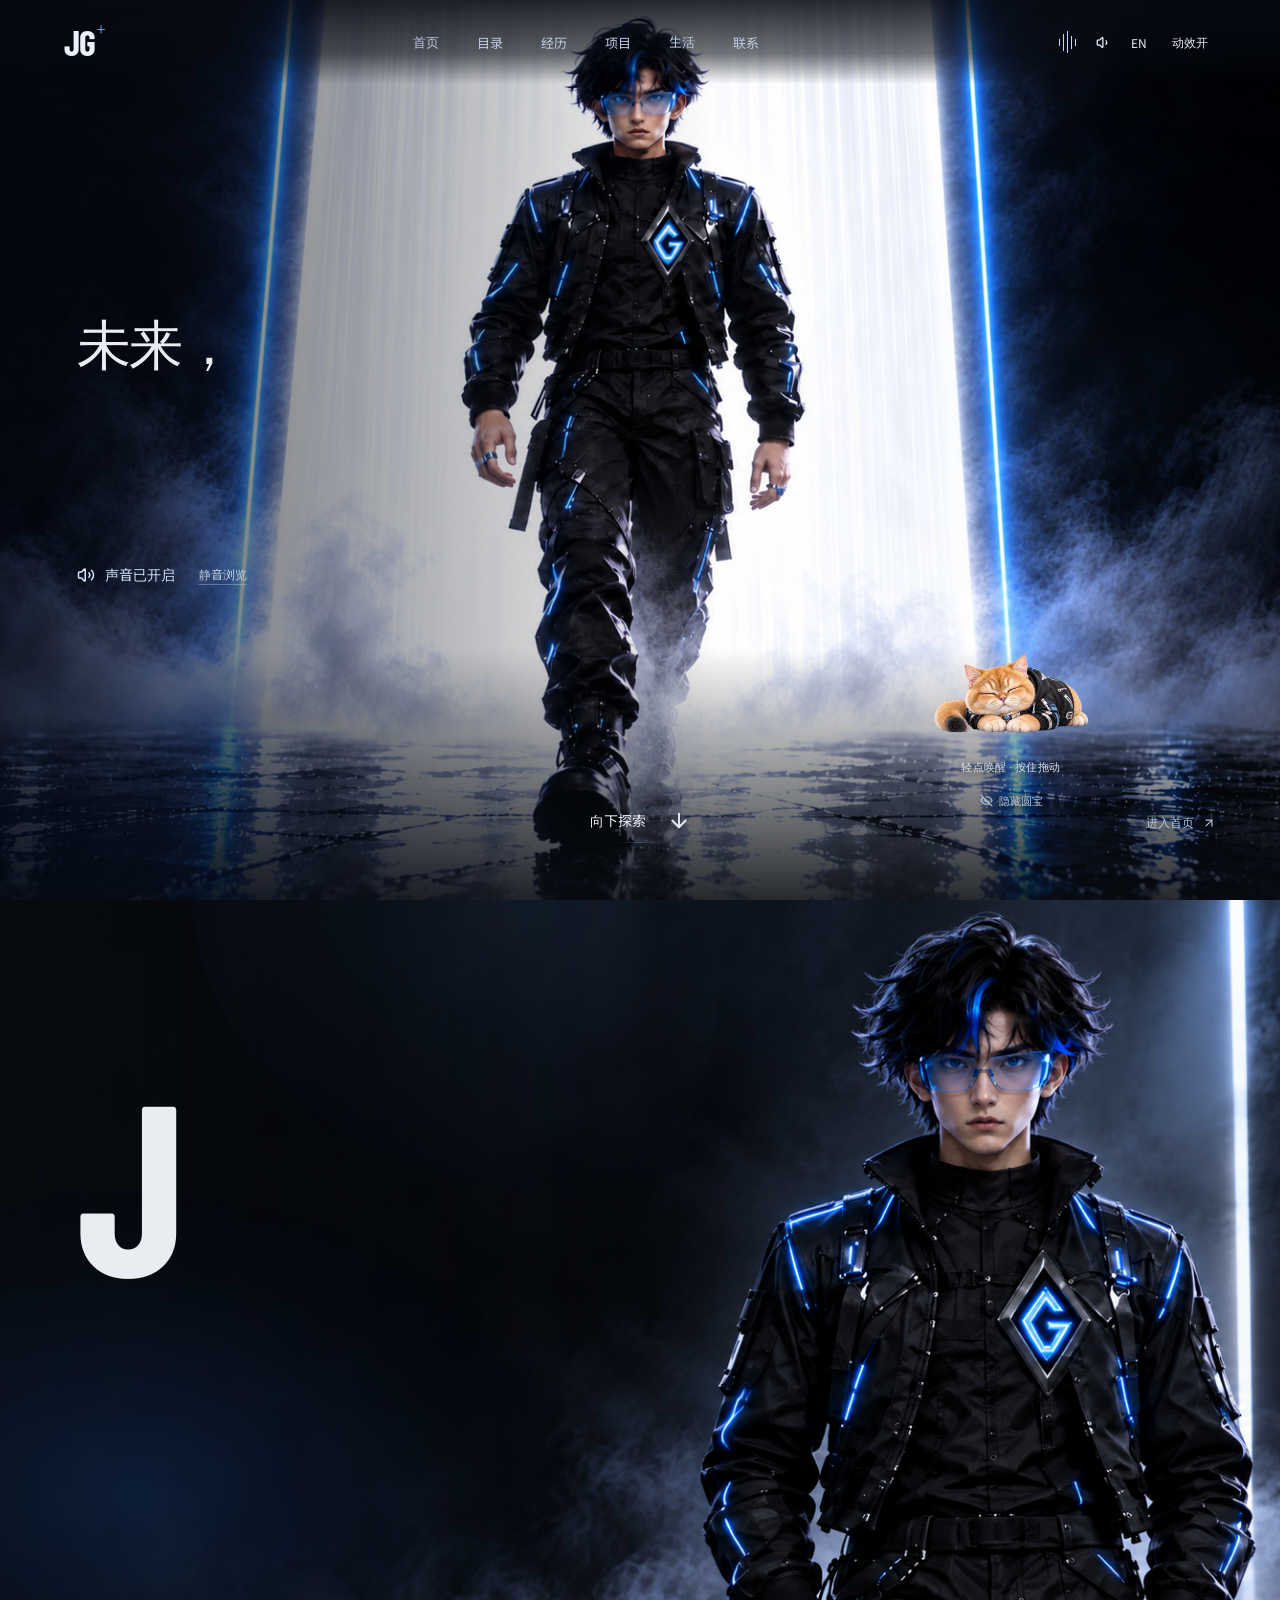
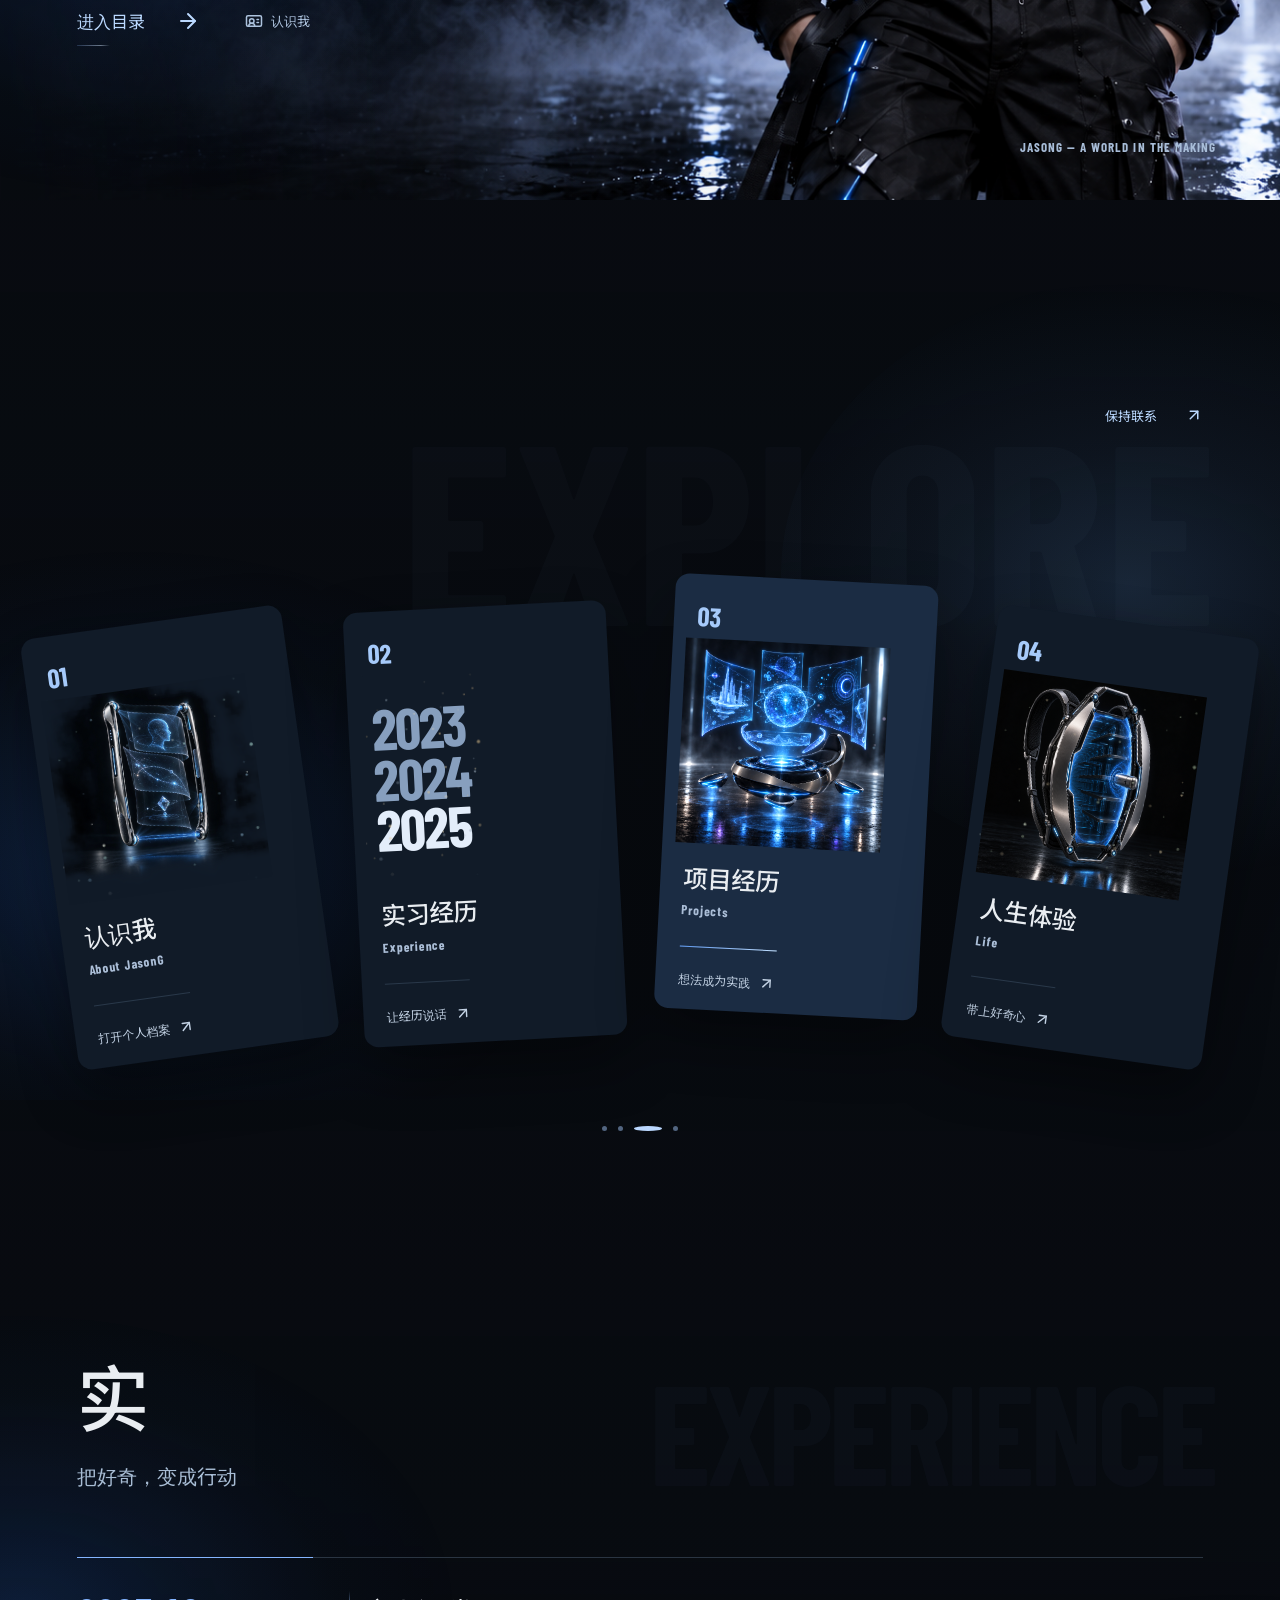
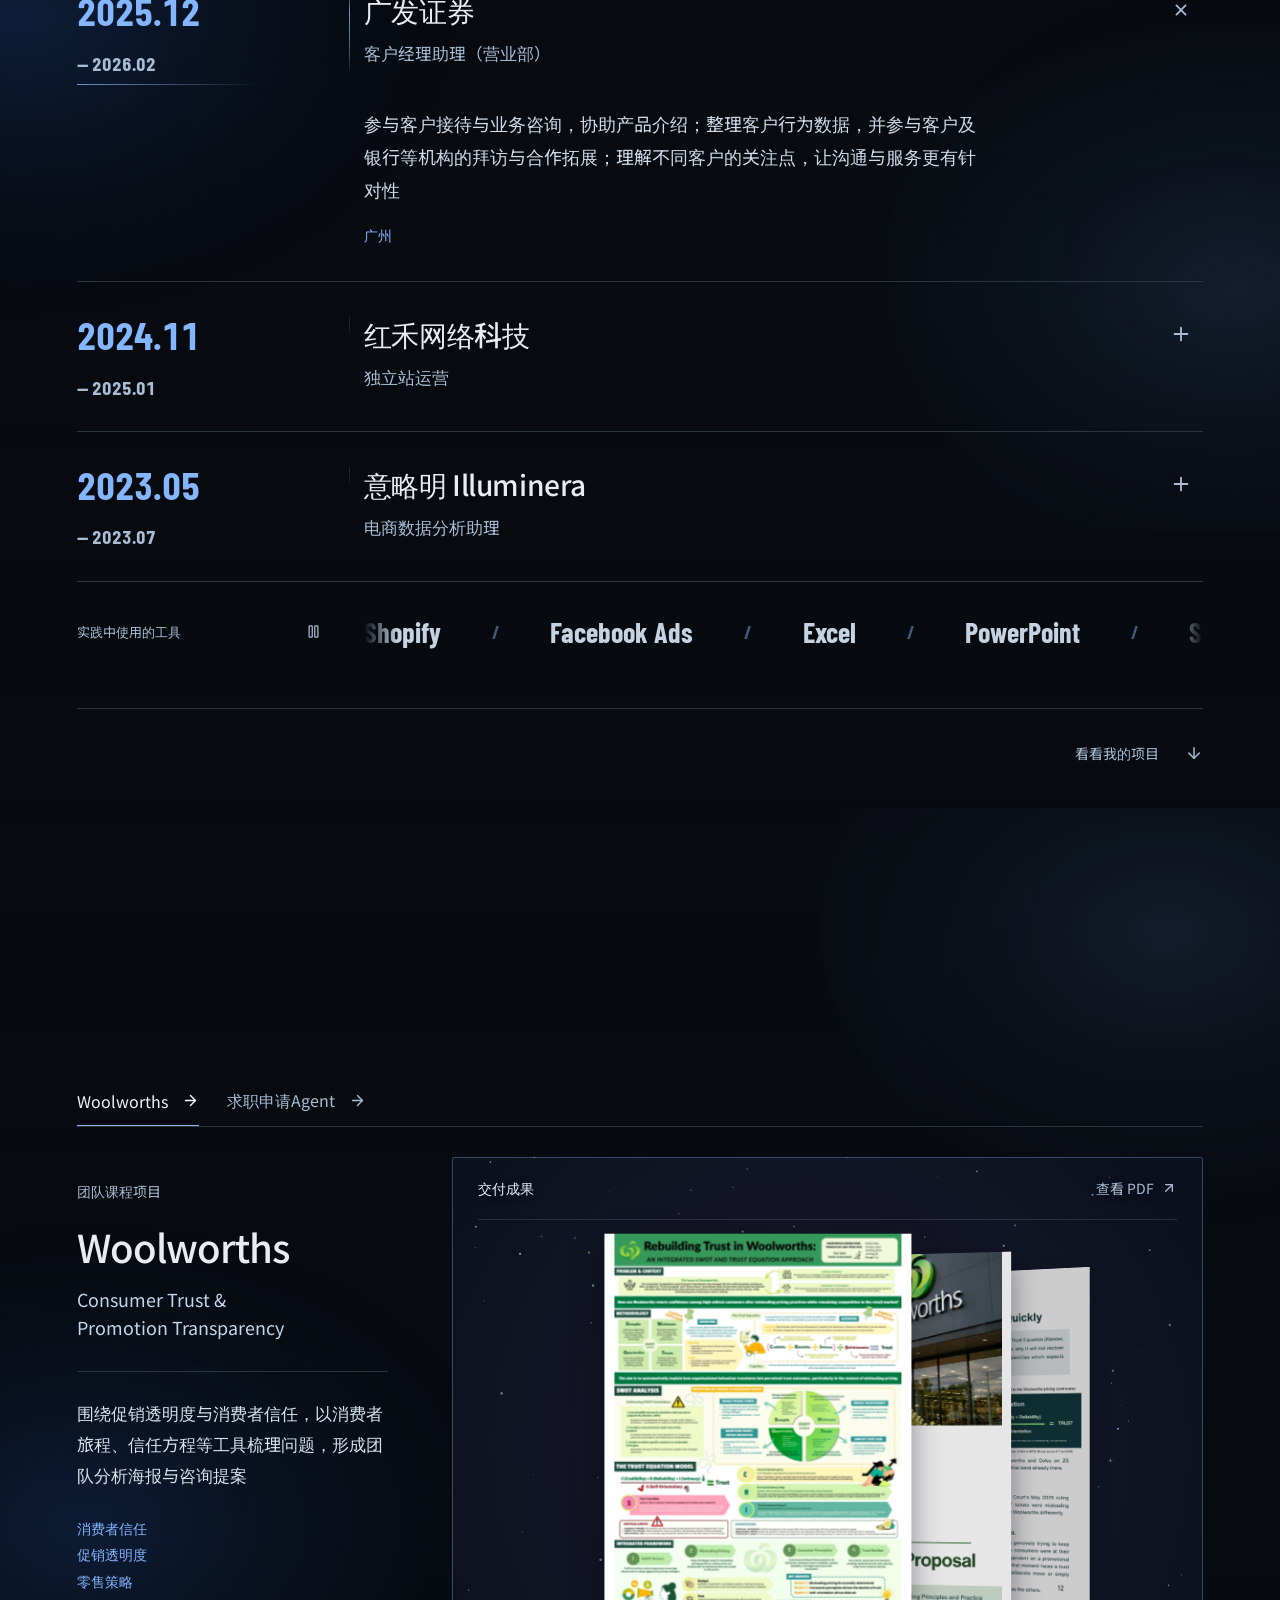
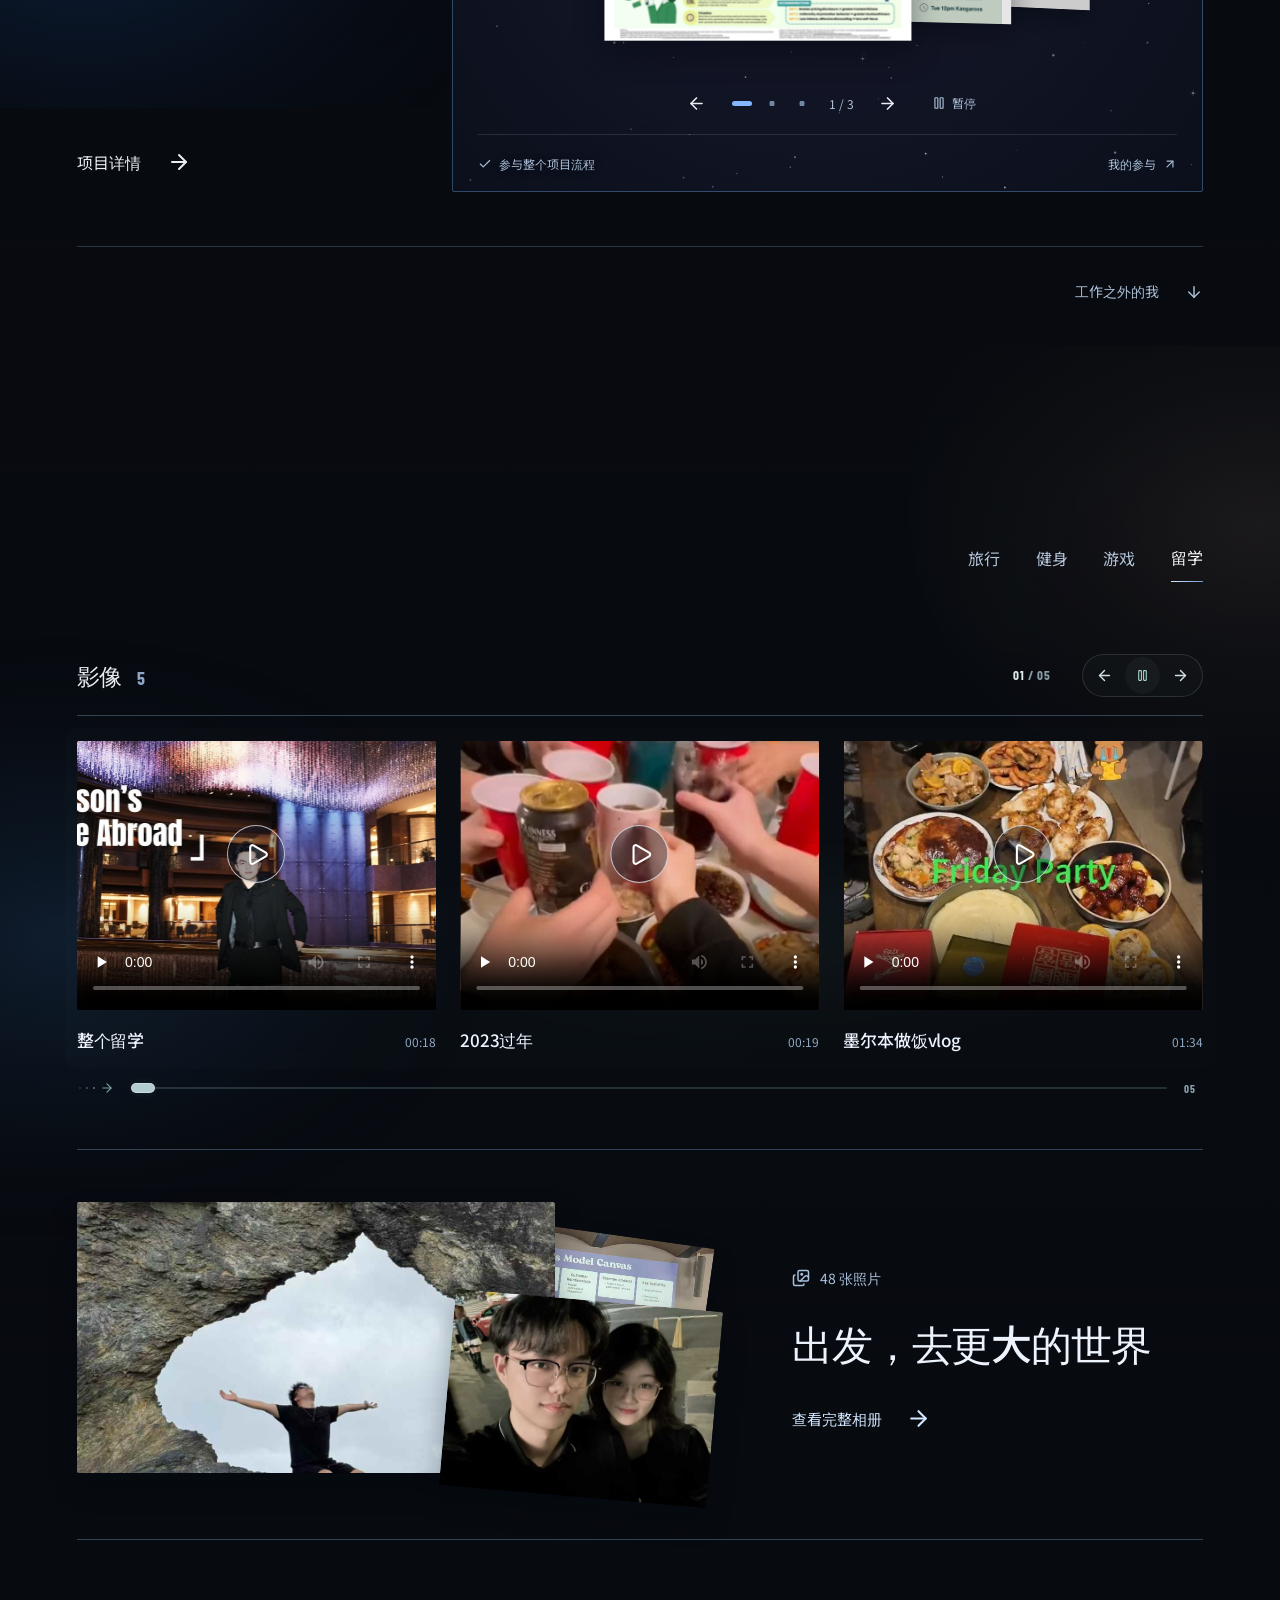
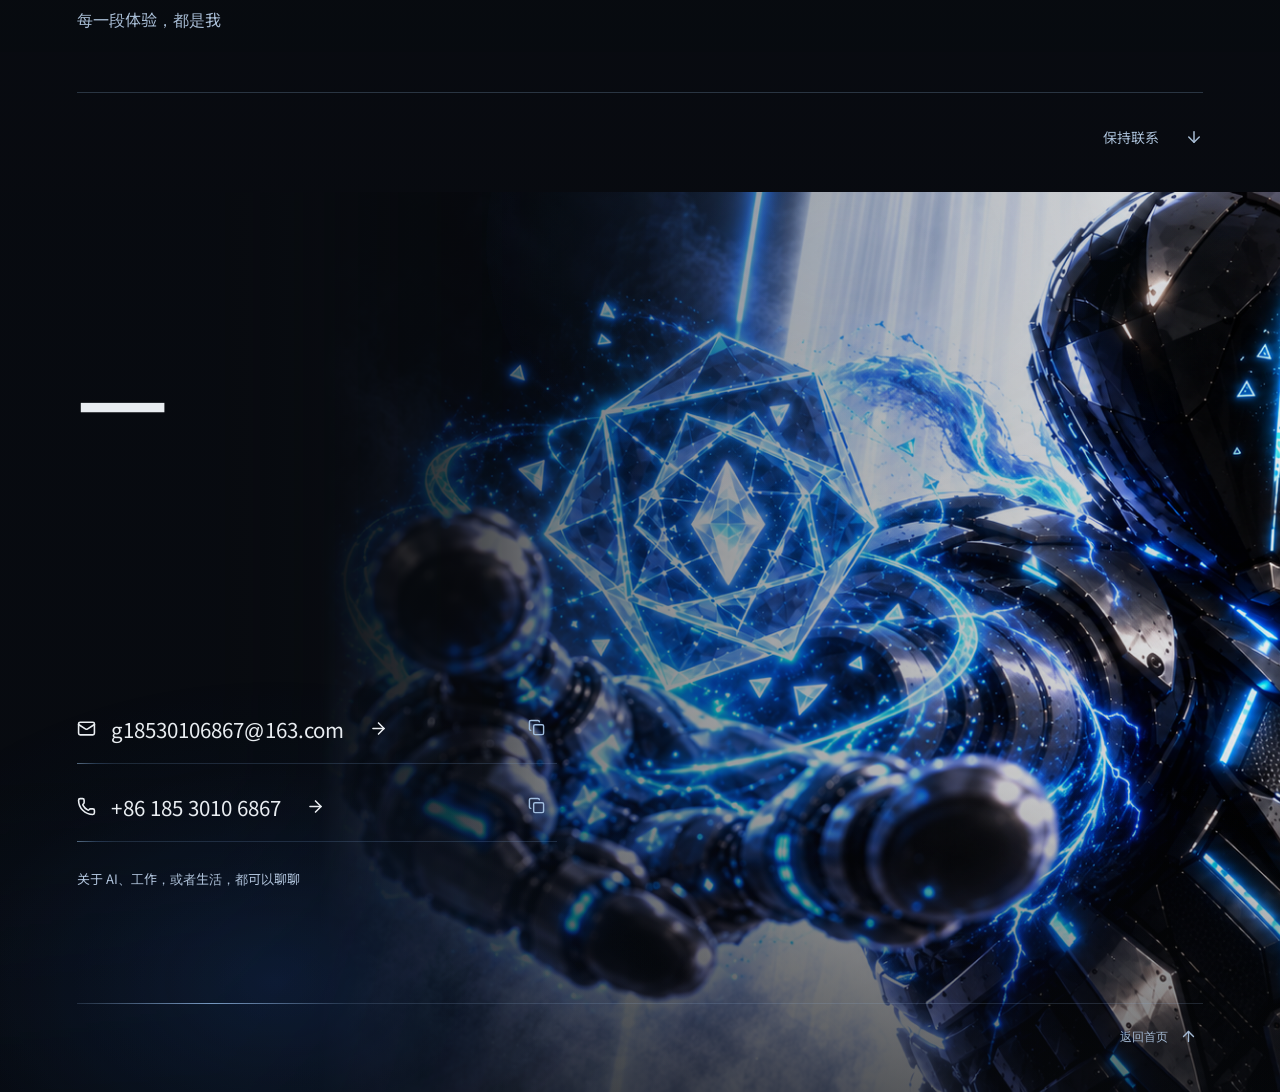
==== commit 9f63efe4: "Add explicit sound entry to opening film" ====
--- a/index.html
+++ b/index.html
@@ -7,13 +7,13 @@
   <meta name="description" content="高瑞徽 JasonG 的个人世界。好奇心、执行力、勇气；关于 AI、真实实践与生活。" />
   <title>JasonG · 探索未来 AI 世界</title>
   <link rel="icon" type="image/svg+xml" href="assets/jasong-next/favicon.svg" />
-  <link rel="stylesheet" href="assets/jasong-app/app.css?v=fcea46e95d64df81" />
+  <link rel="stylesheet" href="assets/jasong-app/app.css?v=e88e7b0008e63746" />
   <link rel="preload" as="image" href="assets/jasong-next/intro.png" />
   <style>body{margin:0;background:#080b10;color:#e9edf1}.initial-brand{height:100vh;display:grid;place-content:center;font:600 45px sans-serif;letter-spacing:-.03em}.no-script{padding:10vh 8vw;font:18px/1.8 sans-serif}.no-script a{color:#adcfff}</style>
 </head>
 <body>
   <div id="jasong-root"><div class="initial-brand" aria-label="正在打开 JasonG 的世界">JasonG</div></div>
   <noscript><div class="no-script"><h1>高瑞徽 / JasonG</h1><p>请启用 JavaScript 体验完整网站。<br/>Enable JavaScript to explore this site.</p><a href="mailto:g18530106867@163.com">g18530106867@163.com</a></div></noscript>
-  <script type="module" src="assets/jasong-app/app.js?v=fcea46e95d64df81"></script>
+  <script type="module" src="assets/jasong-app/app.js?v=e88e7b0008e63746"></script>
 </body>
 </html>
--- a/assets/jasong-app/app.css
+++ b/assets/jasong-app/app.css
@@ -1,2 +1,2 @@
-.jg-draft-notice{z-index:130;color:#dce8f0;background:#101b25;border:1px solid #668291;border-radius:10px;align-items:center;gap:18px;max-width:calc(100vw - 32px);padding:11px 16px;font:13px/1.5 system-ui,sans-serif;display:flex;position:fixed;bottom:14px;left:50%;transform:translate(-50%);box-shadow:0 5px 24px #0005}.jg-draft-notice span{white-space:nowrap}.jg-draft-notice a{color:#c0e0ff;text-underline-offset:3px;white-space:nowrap;text-decoration:underline}.jg-draft-notice a:focus-visible{outline-offset:4px;outline:2px solid #fff}@media (width<=420px){.jg-draft-notice{gap:12px;padding:9px 12px;font-size:11px}}.jg-content-notes{z-index:2;overflow-wrap:anywhere;max-width:75ch;margin:32px 0;position:relative}.jg-content-notes article+article{margin-top:28px}.jg-content-notes h3{font:inherit;margin:0 0 10px;font-size:1.15em;font-weight:500;line-height:1.5}.jg-content-notes p{white-space:pre-wrap;color:inherit;margin:0;line-height:1.9}.jg-content-empty{color:var(--content-muted,#adc4de);font:inherit;overflow-wrap:anywhere;padding-block:30px;line-height:1.8}.jg-motion-sr-only{clip-path:inset(50%);white-space:nowrap;border:0;width:1px;height:1px;margin:-1px;padding:0;position:absolute;overflow:hidden}.jg-text-type{display:inline-grid;position:relative}.jg-text-type__measure,.jg-text-type__visible{grid-area:1/1}.jg-text-type__measure{visibility:hidden}.jg-text-type__measure *{visibility:hidden!important}.jg-title-write{vertical-align:baseline;max-width:100%}.jg-title-write>.jg-text-type__visible{position:absolute;inset:0}.jg-title-write>.jg-text-type__measure{grid-area:1/1}html .home-name>span.jg-title-write{display:inline-grid}.directory-heading #directory-title .jg-title-write,.directory-heading #directory-title .jg-title-write span{color:inherit}.directory-heading #directory-title .jg-title-write .title-second-line{color:#a5b6cb}.directory-values{color:#adbed2;margin:20px 0 0;font-size:clamp(12px,1.2vw,15px);line-height:1.8}.jg-title-write{text-align:start;direction:ltr}.jg-title-write>.jg-text-type__visible{text-wrap:wrap}@media (width<=600px){.directory-values{max-width:230px;margin-top:15px}}.jg-text-type__cursor{color:#82b7ff;margin-inline-start:.06em}.jg-text-type[data-typing=true] .jg-text-type__cursor{animation:.65s step-end infinite jg-type-blink}@keyframes jg-type-blink{0%,48%{opacity:1}49%,to{opacity:0}}.jg-masked-g{display:inline-grid;position:relative}.jg-masked-g__base,.jg-masked-g__texture{grid-area:1/1}.jg-masked-g__base{color:#a6bde6}.jg-masked-g__texture{-webkit-text-fill-color:transparent;color:#0000;pointer-events:none;background-image:linear-gradient(117deg,#0000 32%,#bad9ff 36%,#78b0fa 38%,#0000 42%),radial-gradient(at 71% 22%,#8dc6ff 0%,#2961b8 31%,#172c58 56%,#6ea4e7 79%,#b5d9ff 100%);background-position:12% 65%;background-size:240% 180%;-webkit-background-clip:text;background-clip:text}@supports not ((-webkit-background-clip:text) or (background-clip:text)){.jg-masked-g__texture{display:none}}.jg-ambient{pointer-events:none;-webkit-user-select:none;user-select:none;z-index:0;contain:layout paint;position:absolute;inset:0;overflow:hidden}.jg-ambient canvas{pointer-events:none;width:100%;height:100%;display:block}.jg-ambient--cursor{mix-blend-mode:screen}.jg-ambient--liquid{background:radial-gradient(at 7% 65%,#153a8026,#0000 42%),radial-gradient(at 98% 26%,#2155a01f,#0000 39%);-webkit-mask-image:radial-gradient(#0000 16%,#00000024 43%,#000 76%);mask-image:radial-gradient(#0000 16%,#00000024 43%,#000 76%)}.jg-ambient--liquid canvas{opacity:.52}.jg-scene-atmosphere{--jg-scene-strength:.82;--jg-cloud-x:-24%;--jg-cloud-y:27%;--jg-far-x:61%;--jg-far-y:-18%;--jg-cloud-color:41 111 225;--jg-far-color:96 156 230;--jg-cloud-delay:-3s;z-index:2;pointer-events:none;-webkit-user-select:none;user-select:none;opacity:var(--jg-scene-strength);position:absolute;inset:0;overflow:clip}.jg-scene-atmosphere__field{isolation:isolate;width:100%;height:100svh;max-height:1100px;position:sticky;top:0;overflow:clip}.jg-scene-atmosphere__cloud{background:radial-gradient(ellipse at 48% 51%, rgb(var(--jg-cloud-color) / 24%) 0%, rgb(var(--jg-cloud-color) / 12%) 24%, rgb(var(--jg-cloud-color) / 3%) 47%, transparent 68%);width:min(76vw,920px);height:min(72svh,720px);animation:16s ease-in-out infinite alternate jg-cloud-near;animation-delay:var(--jg-cloud-delay);transform-origin:40% 60%;border-radius:50%;animation-play-state:paused;display:block;position:absolute}.jg-scene-atmosphere__cloud--near{left:var(--jg-cloud-x);top:var(--jg-cloud-y)}.jg-scene-atmosphere__cloud--far{left:var(--jg-far-x);top:var(--jg-far-y);background:radial-gradient(ellipse at 44% 52%, rgb(var(--jg-far-color) / 17%) 0%, rgb(var(--jg-far-color) / 7%) 30%, transparent 69%);width:min(62vw,800px);height:min(67svh,620px);animation-name:jg-cloud-far;animation-duration:22s}.jg-scene-atmosphere[data-running=true] .jg-scene-atmosphere__cloud{will-change:transform, opacity;animation-play-state:running}.jg-scene-atmosphere[data-motion-enabled=false] .jg-scene-atmosphere__cloud{animation:none}.jg-scene-atmosphere .jg-ambient--liquid{background:0 0;-webkit-mask-image:radial-gradient(at 48% 48%,#0000002e 10%,#00000070 38%,#000 73%);mask-image:radial-gradient(at 48% 48%,#0000002e 10%,#00000070 38%,#000 73%)}.jg-scene-atmosphere .jg-ambient--liquid canvas{opacity:.72}.jg-scene-atmosphere .jg-ambient--cursor{z-index:1}.jg-scene-atmosphere[data-atmosphere-chapter=intro]{--jg-scene-strength:.28;--jg-cloud-y:48%;--jg-far-y:9%}.jg-scene-atmosphere[data-atmosphere-chapter=home]{--jg-scene-strength:.82;--jg-cloud-y:29%;--jg-far-x:15%;--jg-far-y:-34%}.jg-scene-atmosphere[data-atmosphere-chapter=home] .jg-scene-atmosphere__field{-webkit-mask-image:linear-gradient(90deg,#000 0 36%,#000000b3 48%,#0000 69%);mask-image:linear-gradient(90deg,#000 0 36%,#000000b3 48%,#0000 69%)}.jg-scene-atmosphere[data-atmosphere-chapter=directory]{--jg-scene-strength:1;--jg-cloud-y:37%;--jg-far-y:8%;--jg-cloud-delay:-7s}.jg-scene-atmosphere[data-atmosphere-chapter=experience]{--jg-cloud-x:-33%;--jg-cloud-y:6%;--jg-far-x:69%;--jg-far-y:38%;--jg-cloud-delay:-11s}.jg-scene-atmosphere[data-atmosphere-chapter=projects]{--jg-scene-strength:.76;--jg-cloud-x:-28%;--jg-cloud-y:43%;--jg-far-x:64%;--jg-far-y:-21%;--jg-cloud-delay:-5s}.jg-scene-atmosphere[data-atmosphere-chapter=life]{--jg-scene-strength:.74;--jg-cloud-color:55 117 186;--jg-far-color:169 135 111;--jg-cloud-x:-30%;--jg-cloud-y:29%;--jg-far-x:71%;--jg-far-y:-15%;--jg-cloud-delay:-9s}.jg-scene-atmosphere[data-atmosphere-chapter=contact]{--jg-scene-strength:.72;--jg-cloud-x:-13%;--jg-cloud-y:51%;--jg-far-x:38%;--jg-far-y:-28%;--jg-cloud-delay:-13s}.chapter:has(>.jg-scene-atmosphere)>:is(.content-section-inner,.contact-content,.contact-footer,.home-signature){z-index:3}.chapter:has(>.jg-scene-atmosphere)>.destination-indicators{z-index:3;position:relative}@keyframes jg-cloud-near{0%{opacity:.66;transform:translate(-3vw,5svh)rotate(-9deg)scale(.9,1.04)}to{opacity:1;transform:translate(11vw,-7svh)rotate(13deg)scale(1.12,.94)}}@keyframes jg-cloud-far{0%{opacity:.7;transform:translate(3vw,-5svh)rotate(12deg)scale(1.08,.9)}to{opacity:1;transform:translate(-12vw,9svh)rotate(-17deg)scale(.9,1.12)}}.jg-border-glow{--jg-edge:.6;--jg-edge-angle:120deg;isolation:isolate;position:relative}.jg-border-glow:after{content:"";border-radius:inherit;background:conic-gradient(from var(--jg-edge-angle), #a4ccff 0deg, #5095fc73 34deg, transparent 80deg, transparent 280deg, #5095fc73 326deg, #a4ccff 360deg);-webkit-mask-composite:xor;opacity:0;pointer-events:none;z-index:2;padding:1px;transition:opacity .18s ease-out;position:absolute;inset:-1px;-webkit-mask-image:linear-gradient(#fff 0 0),linear-gradient(#fff 0 0);mask-image:linear-gradient(#fff 0 0),linear-gradient(#fff 0 0);-webkit-mask-position:0 0,0 0;mask-position:0 0,0 0;-webkit-mask-size:auto,auto;mask-size:auto,auto;-webkit-mask-repeat:repeat,repeat;mask-repeat:repeat,repeat;-webkit-mask-clip:content-box,border-box;mask-clip:content-box,border-box;-webkit-mask-origin:content-box,border-box;mask-origin:content-box,border-box;-webkit-mask-composite:xor;mask-composite:exclude;-webkit-mask-source-type:auto,auto;mask-mode:match-source,match-source}.jg-border-glow:hover:after{opacity:var(--jg-edge)}.jg-border-glow:focus-within:after{opacity:1}[data-motion=off] .jg-border-glow:after{transition:none}[data-motion=off] .jg-border-glow:hover:after{opacity:.55}[data-motion=off] .jg-text-type__cursor{animation:none}@media (width<=767px),(pointer:coarse){.jg-ambient--cursor{display:none}.jg-ambient--liquid{opacity:.6}.jg-scene-atmosphere__cloud{background:radial-gradient(ellipse at 47% 50%, rgb(var(--jg-cloud-color) / 30%), rgb(var(--jg-cloud-color) / 12%) 30%, transparent 67%);width:110vw;height:63svh;animation-duration:12s}.jg-scene-atmosphere__cloud--far{background:radial-gradient(ellipse at 43% 54%, rgb(var(--jg-far-color) / 23%), rgb(var(--jg-far-color) / 9%) 28%, transparent 68%);width:95vw;height:58svh;animation-duration:15s}.jg-scene-atmosphere[data-atmosphere-chapter=home] .jg-scene-atmosphere__field{-webkit-mask-image:linear-gradient(#000 0 37%,#0000 58% 85%,#000000a6 100%);mask-image:linear-gradient(#000 0 37%,#0000 58% 85%,#000000a6 100%)}}.lp-static{width:280px;max-width:calc(100% - 22px);position:absolute;top:50%;left:50%;transform:translate(-50%,-45%)}.lp-static-card{z-index:1;color:#0c1825;background:#d4dfe8;border-radius:14px;padding:16px;position:relative;overflow:hidden;box-shadow:0 24px 44px #00000059}.lp-static-strap{color:#a8c9f7;writing-mode:vertical-rl;letter-spacing:.14em;text-indent:20px;text-align:right;background:#1b2a3b;width:36px;height:220px;padding-top:42px;font-size:12px;font-weight:600;position:absolute;bottom:calc(100% - 4px);left:calc(50% - 18px);overflow:hidden}.lp-static-clip{z-index:3;background:#1c2937;border:5px solid #82909e;border-radius:5px;width:44px;height:36px;position:absolute;top:-20px;left:calc(50% - 22px)}.lp-card-brand{justify-content:space-between;align-items:center;margin-bottom:13px;display:flex}.lp-card-brand b{font-family:Barlow,sans-serif;font-size:25px;line-height:1}.lp-card-brand span{font-size:9px}.lp-card-portrait,.lp-portrait-fallback{object-fit:cover;object-position:center 20%;width:100%;height:218px;display:block}.lp-portrait-fallback{color:#b1d1ff;background:#263548;place-items:center;font-size:88px;display:grid}.lp-card-name{gap:4px;margin-top:17px;display:grid}.lp-card-name span{font-size:24px;font-weight:600;line-height:1.3}.lp-card-name strong{font-family:Barlow,sans-serif;font-size:34px;font-weight:700;line-height:1.1}.lp-card-id{color:#36516d;letter-spacing:.1em;margin-top:13px;font-size:10px;display:block}.lp-card-values{border-top:1px solid #9bacbc;margin:16px 0 1px;padding-top:12px;font-size:11px;line-height:1.5}.jg-particles{pointer-events:none;-webkit-user-select:none;user-select:none;contain:strict;z-index:1;position:absolute;inset:0;overflow:hidden;-webkit-mask-image:linear-gradient(#0000,#000 12% 86%,#0000);mask-image:linear-gradient(#0000,#000 12% 86%,#0000)}.jg-particles canvas{pointer-events:none;width:100%;height:100%;display:block;position:absolute;inset:0}.jg-particles__still{opacity:.8}.jg-particles[data-rendering=webgl] .jg-particles__still{opacity:0}.jg-particles__live{opacity:.9}.home-lanyard{z-index:55;pointer-events:none;isolation:isolate;clip-path:inset(var(--hl-nav-height) 0 0 0);position:fixed;inset:0;overflow:clip}.home-lanyard[hidden]{display:none}.home-lanyard canvas{pointer-events:none;width:100%;height:100%;display:block}.hl-pull-target{cursor:grab;pointer-events:auto;touch-action:none;-webkit-user-select:none;user-select:none;transform-origin:0 0;background:0 0;border:0;border-radius:10px;min-height:0;padding:0;position:absolute;top:0;left:0}.home-lanyard[data-dragging=true] .hl-pull-target{cursor:grabbing}.hl-pull-target:focus-visible{outline-offset:-3px;outline:2px solid #b3d5ff}.hl-hint{left:var(--hl-hint-x);top:var(--hl-hint-y);pointer-events:auto;color:#bdccdc;text-shadow:0 2px 8px #000;background:0 0;align-items:center;gap:6px;width:max-content;min-height:42px;padding:0 4px;font-size:11px;display:flex;position:absolute}.hl-hint:hover{color:#f0f4f8}.hl-actions{pointer-events:none;justify-content:space-between;align-items:center;gap:18px;width:200px;display:flex;position:absolute;top:0;left:0}.hl-actions[hidden]{display:none}.hl-actions button{pointer-events:auto;color:#d5e5f7;white-space:nowrap;text-shadow:0 2px 10px #03070c;background:0 0;border-bottom:1px solid #9db5d470;align-items:center;gap:6px;min-height:44px;padding:4px 3px;font-size:12px;display:flex}.hl-actions button:hover{color:#fff;border-color:#b3d5ff}.hl-hint:focus-visible,.hl-actions button:focus-visible{outline-offset:4px;outline:2px solid #b3d5ff}.hl-fallback{width:var(--hl-card-width);height:var(--hl-card-height);transform:translate3d(var(--hl-fallback-x),var(--hl-fallback-y),0);pointer-events:none;position:absolute;top:0;left:0}.home-lanyard .lp-static{width:100%;max-width:none;height:100%;position:relative;top:auto;left:auto;transform:none}.home-lanyard .lp-static-card{border-radius:10px;height:100%;padding:10px;overflow:hidden;box-shadow:8px 18px 28px #0009}.home-lanyard .lp-static-strap{text-indent:8px;width:15px;height:700px;padding:0;font-size:7px;left:calc(50% - 7.5px)}.home-lanyard .lp-static-clip{border-width:3px;border-radius:3px;width:25px;height:21px;top:-12px;left:calc(50% - 12.5px)}.home-lanyard .lp-card-brand{margin-bottom:8px}.home-lanyard .lp-card-brand b{font-size:18px}.home-lanyard .lp-card-brand span{font-size:6px}.home-lanyard .lp-card-portrait,.home-lanyard .lp-portrait-fallback{height:calc(var(--hl-card-height)*.48)}.home-lanyard .lp-card-name{gap:2px;margin-top:8px}.home-lanyard .lp-card-name span{font-size:15px;line-height:1.15}.home-lanyard .lp-card-name strong{font-size:22px;line-height:1.05}.home-lanyard .lp-card-id{margin-top:5px;font-size:6.5px}.home-lanyard .lp-card-values{margin-top:7px;padding-top:6px;font-size:7px}@media (width<=600px){.hl-hint{gap:3px;font-size:10px}.home-lanyard .lp-card-brand{margin-bottom:5px}.home-lanyard .lp-card-brand b{font-size:16px}.home-lanyard .lp-card-name{margin-top:6px}.home-lanyard .lp-card-name strong{font-size:20px}}@media (width<=360px){.hl-hint{gap:2px;font-size:9px}}.site-nav .pill-nav{isolation:isolate;position:relative}.site-nav .nav-current-pill{z-index:-1;width:var(--nav-pill-width,0px);transform:translateX(var(--nav-pill-x,0px));opacity:0;pointer-events:none;background:linear-gradient(140deg,#6c9dda25,#192c461c);border:1px solid #83b6ff42;border-radius:24px;transition:transform .46s cubic-bezier(.16,1,.3,1),width .4s cubic-bezier(.16,1,.3,1),opacity .18s;position:absolute;top:1px;bottom:1px;left:0;overflow:hidden}.site-nav .nav-current-pill[data-ready=true]{opacity:1}.site-nav .nav-current-pill:after{content:"";opacity:.8;background:linear-gradient(90deg,#0000,#b9d9ff,#0000);height:1px;position:absolute;top:0;left:14%;right:14%}.site-nav .pill-nav a{transition:color .18s}.site-nav .pill-nav a:before{opacity:0;background:#8dbafb15;border-radius:24px;height:auto;transition:opacity .18s;inset:0;transform:none}.site-nav .pill-nav a:hover:before,.site-nav .pill-nav a:focus-visible:before{opacity:1;transform:none}.site-nav .pill-nav a:hover,.site-nav .pill-nav a:focus-visible{color:#f0f6ff}.site-nav .pill-nav a[aria-current]:after{display:none}.site-nav .pill-nav a>span{transition:transform .26s cubic-bezier(.16,1,.3,1);display:block}.site-nav[data-nav-motion=running] .pill-nav a:hover>span{transform:translateY(-1px)}.site-nav .nav-actions>button,.site-nav .volume-popover summary{border-radius:8px;transition:color .16s,background-color .16s;position:relative}.site-nav .nav-actions>button:hover,.site-nav .nav-actions>button:focus-visible,.site-nav .volume-popover summary:hover{color:#d2e6ff;background:#79a8e213}.site-nav .site-brand .brand-spark{transform-origin:50%;transition:transform .4s cubic-bezier(.16,1,.3,1),color .2s}.site-nav[data-nav-motion=running] .site-brand:is(:hover,:focus-visible) .brand-spark{color:#e0efff;transform:rotate(90deg)}.site-nav[data-nav-motion=paused] .nav-current-pill{transition:none}.site-nav[data-nav-motion=paused] .sound-wave i{animation-play-state:paused}.intro-section .intro-film-track{z-index:3;pointer-events:none;background:#9eb8da21;height:1px;position:absolute;bottom:3.6%;left:6%;right:6%}.intro-section .intro-film-track>span{transform-origin:0;background:linear-gradient(90deg,#446996,#b7d7ff);width:100%;height:1px;transition:transform .25s linear;display:block}.intro-section .intro-next{isolation:isolate}.intro-section .intro-next:before{content:"";opacity:.55;background:linear-gradient(90deg,#0000,#83baff82,#0000);height:1px;transition:transform .3s cubic-bezier(.16,1,.3,1),opacity .25s;position:absolute;bottom:3px;left:14px;right:14px;transform:scaleX(.45)}.intro-section .intro-next:is(:hover,:focus-visible):before{opacity:1;transform:scaleX(1)}.intro-section .intro-next svg{animation:2.8s cubic-bezier(.45,0,.55,1) infinite hero-descend}.intro-section[data-hero-motion=paused] .intro-next svg{animation-play-state:paused}.intro-section .intro-film-controls button{transition:color .18s;position:relative}.intro-section .intro-film-controls button:after{content:"";transform-origin:0;background:#9ecbff80;height:1px;transition:transform .22s;position:absolute;bottom:5px;left:0;right:0;transform:scaleX(0)}.intro-section .intro-film-controls button:is(:hover,:focus-visible){color:#eef6ff}.intro-section .intro-film-controls button:is(:hover,:focus-visible):after{transform:scaleX(1)}.home-section .home-material-light{z-index:2;pointer-events:none;mix-blend-mode:screen;contain:paint;position:absolute;inset:0 0 0 38%;overflow:hidden;-webkit-mask-image:linear-gradient(90deg,#0000,#000 30% 82%,#0000);mask-image:linear-gradient(90deg,#0000,#000 30% 82%,#0000)}.home-section .home-material-light:before{content:"";opacity:0;background:linear-gradient(114deg,#0000 39%,#9bceff0a 44%,#88baff13 48%,#9acbff07 51%,#0000 58%);animation:13s cubic-bezier(.4,0,.2,1) infinite hero-material-pass;position:absolute;inset:-25% -60%}.home-section[data-hero-motion=paused] .home-material-light:before{animation-play-state:paused}.home-section .home-entry{gap:22px;position:relative}.home-section .home-entry:after{content:"";transform-origin:0;opacity:.48;background:linear-gradient(90deg,#7faef770,#d1e6ff 72%,#0000);height:1px;transition:transform .35s cubic-bezier(.16,1,.3,1),opacity .2s;position:absolute;bottom:2px;left:0;right:0;transform:scaleX(.25)}.home-section .home-entry:is(:hover,:focus-visible):after{opacity:1;transform:scaleX(1)}.home-section .home-entry-direction{place-items:center;width:42px;height:30px;display:grid;position:relative;overflow:hidden}.home-section .home-entry-direction:before{content:"";opacity:0;background:linear-gradient(90deg,#0000,#a7ccff);width:22px;height:1px;transition:transform .35s cubic-bezier(.16,1,.3,1),opacity .22s;position:absolute;right:20px;transform:translate(-15px)}.home-section .home-entry:is(:hover,:focus-visible) .home-entry-direction:before{opacity:.8;transform:translate(0)}.home-section .home-entry:is(:hover,:focus-visible) svg{transform:translate(8px)}.home-section .profile-link{transition:color .18s;position:relative}.home-section .profile-link svg{transition:transform .28s cubic-bezier(.16,1,.3,1)}.home-section .profile-link:is(:hover,:focus-visible){color:#ebf5ff}.home-section[data-hero-motion=running] .profile-link:is(:hover,:focus-visible) svg{transform:rotate(-8deg)}.directory-section .destination-art{isolation:isolate;position:relative;overflow:hidden}.directory-section .destination-art img{transition:transform .55s cubic-bezier(.16,1,.3,1),filter .42s;transform:scale(.98)}.directory-section .destination-shell.selected .destination-art img{filter:brightness(1.08)}.directory-section[data-hero-motion=running] .destination-shell:is(:hover,:focus-within) .destination-art img{transform:scale(1.035)translateY(-3px)}.directory-section .destination-material{pointer-events:none;mix-blend-mode:screen;opacity:0;background:linear-gradient(115deg,#0000 35%,#b3d9ff14 49%,#0000 59%);position:absolute;inset:0;transform:translate(-105%)}.directory-section[data-hero-motion=running] .destination-shell.selected .destination-material{animation:1.2s cubic-bezier(.16,1,.3,1) both destination-material-pass}.directory-section .destination-bottom{position:relative}.directory-section .destination-bottom:before{content:"";transform-origin:0;background:linear-gradient(90deg,#5e99f1,#c1dfff);height:1px;transition:transform .42s cubic-bezier(.16,1,.3,1);position:absolute;top:-1px;left:0;right:0;transform:scaleX(0)}.directory-section .destination-shell.selected .destination-bottom:before{transform:scaleX(1)}.directory-section .destination-bottom svg{transition:transform .35s cubic-bezier(.16,1,.3,1)}.directory-section[data-hero-motion=running] .destination-shell.selected .destination-bottom svg{transform:translate(3px,-3px)}.directory-section .year-sculpture>span,.directory-section .year-sculpture>em{transition:transform .38s cubic-bezier(.16,1,.3,1),color .28s;display:block}.directory-section[data-hero-motion=running] .selected .year-sculpture>span:first-child{transform:translate(6px)}.directory-section[data-hero-motion=running] .selected .year-sculpture>span:nth-child(2){transition-delay:40ms;transform:translate(12px)}.directory-section[data-hero-motion=running] .selected .year-sculpture>em{transition-delay:80ms;transform:translate(18px)}.directory-section .destination-indicators i{transition:width .32s cubic-bezier(.16,1,.3,1),background-color .2s}.directory-section .destination-indicators i.active{width:28px}.directory-section[data-hero-motion=paused] .destination-material{animation-play-state:paused}@keyframes hero-descend{0%,to{opacity:.65;transform:translateY(-3px)}45%{opacity:1;transform:translateY(5px)}}@keyframes hero-material-pass{0%,13%{opacity:0;transform:translate(-30%)}25%{opacity:.65}58%{opacity:0;transform:translate(27%)}to{opacity:0;transform:translate(27%)}}@keyframes destination-material-pass{0%{opacity:0;transform:translate(-100%)}24%{opacity:1}to{opacity:0;transform:translate(100%)}}html[data-motion=off] .home-section .home-art,html[data-motion=off] .home-section .home-name>span:first-child,html[data-motion=off] .home-section .home-links{clip-path:none!important}html[data-motion=off] .home-section .home-material-light,html[data-motion=off] .directory-section .destination-material{display:none}html[data-motion=off] .home-section .home-entry svg,html[data-motion=off] .site-nav .brand-spark,html[data-motion=off] .directory-section .destination-art img{transform:none}html[data-motion=off] .directory-section .destination-0:is(:hover,:focus-within){transform:rotate(-8deg)translateY(12px)}html[data-motion=off] .directory-section .destination-1:is(:hover,:focus-within){transform:rotate(-3deg)}html[data-motion=off] .directory-section .destination-2:is(:hover,:focus-within){transform:rotate(3deg)translateY(-27px)}html[data-motion=off] .directory-section .destination-3:is(:hover,:focus-within){transform:rotate(8deg)translateY(12px)}html[data-motion=off] .directory-section .destination-indicators i.active{width:5px}@media (prefers-reduced-motion:reduce){html:not([data-motion-policy=manual]) .home-material-light,html:not([data-motion-policy=manual]) .destination-material{display:none}html:not([data-motion-policy=manual]) .intro-section .intro-next svg{animation:none}html:not([data-motion-policy=manual]) .site-nav .nav-current-pill{transition:none}}@media (width<=600px){.intro-section .intro-film-track{bottom:4%;left:8%;right:7%}.intro-section .intro-next:before{left:0;right:0}.home-section .home-material-light{inset:34% 0 0}.home-section .home-entry{gap:16px}.home-section .home-entry-direction{width:34px}.directory-section .destination-art img{transform:none}.directory-section .destination-material{opacity:.55}}.experience-section,.projects-section,.life-section{--content-ink:#e9edf1;--content-muted:#a8bdd5;--content-blue:#84b5ff;--content-rule:#2a3542;min-height:100svh;color:var(--content-ink);isolation:isolate;background:#0b1017;padding:clamp(100px,10vw,160px) clamp(22px,6vw,112px) 32px;scroll-margin-top:0;position:relative}.content-section-inner{width:min(100%,1440px);margin-inline:auto;position:relative}.content-section-heading{margin-bottom:clamp(34px,5vw,68px);position:relative}.content-section-heading h2{font-family:var(--font-display,Barlow),Jason,"Microsoft YaHei",sans-serif;letter-spacing:-.035em;text-wrap:balance;margin:0;font-size:clamp(42px,5.65vw,84px);font-weight:600;line-height:1.06}.content-section-heading p{color:var(--content-muted);margin:24px 0 0;font-size:clamp(16px,1.55vw,23px);line-height:1.6}.content-chapter-end{border-top:1px solid var(--content-rule);justify-content:flex-end;margin-top:54px;padding-top:22px;display:flex}.content-chapter-end button,.content-text-link{color:var(--content-ink);font:inherit;cursor:pointer;text-align:left;background:0 0;border:0;align-items:center;gap:26px;padding:12px 0;line-height:1.5;display:inline-flex}.content-chapter-end button{color:var(--content-muted);font-size:14px}.content-chapter-end button:hover,.content-text-link:hover{color:var(--content-blue)}.content-text-link svg{transition:transform .28s cubic-bezier(.16,1,.3,1)}.content-text-link:hover svg{transform:translate(5px)}.content-icon-button{width:44px;height:44px;color:inherit;cursor:pointer;background:0 0;border:1px solid #0000;border-radius:50%;flex:none;justify-content:center;align-items:center;padding:0;display:inline-flex}.content-icon-button:hover{border-color:var(--content-rule,#354454);color:var(--content-blue,#84b5ff);background:#ffffff0b}.experience-section :focus-visible,.projects-section :focus-visible,.life-section :focus-visible,.content-reader-dialog :focus-visible{outline:2px solid var(--content-blue,#84b5ff);outline-offset:5px}.experience-heading{padding-bottom:2px}.experience-display-word{font-family:var(--font-display,Barlow),Jason,"Microsoft YaHei",sans-serif;color:#8baad308;pointer-events:none;z-index:-1;letter-spacing:-.035em;font-size:clamp(70px,11vw,165px);font-weight:700;line-height:1;position:absolute;bottom:-7px;right:-1%}.experience-timeline{border-top:1px solid var(--content-rule)}.experience-entry{border-bottom:1px solid var(--content-rule);position:relative}.experience-entry summary{cursor:pointer;grid-template-columns:minmax(160px,23%) 1fr 44px;align-items:start;gap:28px;padding:34px 0;list-style:none;display:grid}.experience-entry summary::-webkit-details-marker{display:none}.experience-date{color:var(--content-blue);font-family:var(--font-display,Barlow),Jason,"Microsoft YaHei",sans-serif;font-variant-numeric:tabular-nums;font-size:clamp(28px,3vw,43px);font-weight:600;line-height:1}.experience-date small{color:var(--content-muted);margin-top:23px;font-size:clamp(17px,1.5vw,22px);display:block}.experience-company strong{letter-spacing:-.015em;overflow-wrap:anywhere;font-size:clamp(23px,2.2vw,33px);font-weight:500;line-height:1.3;display:block}.experience-company>span{color:var(--content-muted);margin-top:12px;font-size:clamp(15px,1.3vw,19px);line-height:1.5;display:block}.experience-toggle{color:var(--content-muted);justify-content:center;align-items:center;width:44px;height:36px;display:flex}.experience-toggle svg{transition:transform .35s cubic-bezier(.16,1,.3,1)}.experience-entry[open] .experience-toggle svg{transform:rotate(45deg)}.experience-entry[open]:before{content:"";background:var(--content-blue);width:21%;height:1px;position:absolute;top:-1px;left:0}.experience-entry summary:hover .experience-company strong{color:var(--content-blue)}.experience-description{max-width:830px;margin-left:calc(23% + 28px);padding:0 72px 32px 0;font-size:clamp(16px,1.4vw,20px);line-height:1.85}.experience-description p{color:#d1dce8;max-width:62ch;margin:0}.experience-location{color:var(--content-blue);margin-top:17px;font-size:14px;display:block}.practice-tools{grid-template-columns:23% minmax(0,1fr);align-items:center;gap:28px;padding:28px 0 0;display:grid}.practice-tools-label{color:var(--content-muted);justify-content:space-between;align-items:center;gap:8px;display:flex}.practice-tools-label p{margin:0;font-size:13px;line-height:1.5}.practice-tools-viewport{overflow:hidden;-webkit-mask-image:linear-gradient(90deg,#0000,#000 4% 96%,#0000);mask-image:linear-gradient(90deg,#0000,#000 4% 96%,#0000)}.practice-tools-track{width:max-content;animation:32s linear infinite paused content-tools-loop;display:flex}.practice-tools-track ul{gap:clamp(24px,4vw,64px);margin:0;padding:0 clamp(24px,4vw,64px) 0 0;list-style:none;display:flex}.practice-tools-track li{font-family:var(--font-display,Barlow),Jason,"Microsoft YaHei",sans-serif;white-space:nowrap;color:#c4d2e1;align-items:center;gap:clamp(24px,4vw,64px);font-size:clamp(20px,2.2vw,30px);font-weight:500;display:flex}.practice-tools-track li span{color:#425a77;font-size:18px;font-weight:300}.practice-tools[data-running=true] .practice-tools-track{animation-play-state:running}.practice-tools:hover .practice-tools-track,.practice-tools:focus-within .practice-tools-track{animation-play-state:paused}@keyframes content-tools-loop{to{transform:translate(-50%)}}.projects-section{background:#0a0f15}.projects-composition{grid-template-columns:minmax(220px,.83fr) minmax(0,2fr);align-items:stretch;gap:clamp(36px,5vw,80px);display:grid}.projects-index{flex-direction:column;align-items:flex-start;min-width:0;padding:24px 0 6px;display:flex}.project-kind{color:var(--content-muted);margin:0 0 23px;font-size:14px}.projects-index h3{letter-spacing:-.025em;overflow-wrap:anywhere;margin:0 0 19px;font-size:clamp(30px,3vw,44px);font-weight:500;line-height:1.1}.project-subject{color:#c3d6ee;border-bottom:1px solid var(--content-rule);white-space:pre-line;overflow-wrap:anywhere;width:100%;margin:0 0 26px;padding-bottom:29px;font-size:clamp(16px,1.4vw,20px);line-height:1.55}.project-summary{color:#d8e2ed;max-width:42ch;margin:0 0 24px;font-size:clamp(16px,1.34vw,19px);line-height:1.8}.project-topics{color:var(--content-blue);margin:0 0 36px;padding:0;font-size:14px;line-height:1.9;list-style:none}.project-details-link{margin-top:auto}.project-preview{background:#161f2a;min-width:0;padding:0 26px;position:relative;overflow:hidden}.project-preview--galaxy{isolation:isolate;background:#100f1c}.project-preview--galaxy>.project-preview-toolbar,.project-preview--galaxy>.project-depth-carousel,.project-preview--galaxy>.project-preview-footer{z-index:1;position:relative}.project-preview--galaxy>.project-preview-toolbar,.project-preview--galaxy>.project-preview-footer{text-shadow:0 1px 7px #080712;border-color:#b2a9c82d}.project-preview-toolbar{border-bottom:1px solid #344353;justify-content:space-between;align-items:center;gap:18px;min-height:63px;font-size:14px;display:flex}.project-preview-toolbar>span{color:#e8f1ff}.project-preview-toolbar a,.project-preview-footer button{color:var(--content-muted);min-height:44px;font:inherit;cursor:pointer;background:0 0;border:0;align-items:center;gap:7px;padding:0;text-decoration:none;display:inline-flex}.project-preview-toolbar a:hover,.project-preview-footer button:hover{color:var(--content-blue)}.project-depth-carousel{position:relative}.project-depth-stage{perspective:1500px;touch-action:pan-y;height:clamp(340px,35.3vw,505px);position:relative}.project-depth-card{cursor:pointer;width:clamp(190px,24vw,350px);height:90%;transform:translate(-50%,-50%) translateX(calc(var(--depth)*120px)) translateZ(calc(var(--depth)*-170px)) rotateY(calc(var(--depth)*-12deg));transform-origin:50%;filter:brightness(calc(1 - var(--depth)*.1));color:#e9edf1;background:#fff;border:0;border-radius:1px;padding:0;transition:transform .7s cubic-bezier(.16,1,.3,1),filter .7s cubic-bezier(.16,1,.3,1);position:absolute;top:48%;left:40%;box-shadow:0 12px 30px #02060e66}.project-depth-card[data-depth="0"]{cursor:zoom-in}.project-depth-card img{object-fit:contain;pointer-events:none;background:#fff;width:100%;height:100%;display:block}.project-depth-card-caption{text-align:left;opacity:0;background:#101b2af2;justify-content:space-between;align-items:center;gap:8px;padding:12px 14px;font-size:12px;line-height:1.4;transition:opacity .2s;display:flex;position:absolute;inset:auto 0 0}.project-depth-card[data-depth="0"]:hover .project-depth-card-caption,.project-depth-card:focus-visible .project-depth-card-caption{opacity:1}.project-preview-controls{justify-content:center;align-items:center;gap:8px;min-height:62px;display:flex}.project-carousel-dots{display:flex}.project-carousel-dot{cursor:pointer;min-width:30px;min-height:44px;color:inherit;background:0 0;border:0;place-items:center;padding:0;display:grid}.project-carousel-dot span{background:#7187a1;border-radius:8px;width:20px;height:5px;transition:transform .24s,background .24s;display:block;transform:scaleX(.25)}.project-carousel-dot[aria-pressed=true] span{background:var(--content-blue);transform:scaleX(1)}.project-carousel-position{color:#acbfd6;font-variant-numeric:tabular-nums;white-space:nowrap;padding:0 4px;font-size:12px}.project-autoplay-toggle{font:inherit;color:var(--content-muted);cursor:pointer;background:0 0;border:0;align-items:center;gap:6px;min-height:44px;margin-left:9px;padding:0 5px;font-size:12px;display:inline-flex}.project-autoplay-toggle:hover{color:var(--content-blue)}.project-preview-footer{min-height:58px;color:var(--content-muted);border-top:1px solid #344353;justify-content:space-between;align-items:center;gap:18px;font-size:12px;line-height:1.5;display:flex}.project-preview-footer>span{align-items:center;gap:7px;display:flex}.project-preview-footer>span svg{flex:none}.content-reader-dialog{color:#e9edf1;overscroll-behavior:contain;scrollbar-width:thin;scrollbar-color:#526d8b #101720;background:#121a23;border:1px solid #3a4858;border-radius:4px;width:min(1120px,100vw - 48px);max-height:calc(100svh - 60px);margin:auto;padding:0;position:fixed;inset:0}.content-reader-dialog::backdrop{-webkit-backdrop-filter:blur(8px);backdrop-filter:blur(8px);background:#02070cdb}.project-reader-sheet{padding:clamp(24px,4vw,54px)}.project-reader-header{justify-content:space-between;align-items:flex-start;gap:16px;display:flex}.project-reader-header h2{font-family:var(--font-display,Barlow),Jason,"Microsoft YaHei",sans-serif;letter-spacing:-.02em;margin:0 0 12px;font-size:clamp(34px,4.5vw,54px);font-weight:600;line-height:1}.project-reader-header p{color:#adc4de;max-width:40ch;margin:0;font-size:clamp(15px,1.8vw,19px);line-height:1.5}.project-reader-header button{margin-top:-10px;margin-right:-9px}.project-reader-intro{color:#c9d6e4;max-width:75ch;margin:28px 0;font-size:15px;line-height:1.9}.project-reader-tabs{border-bottom:1px solid #3a4858;gap:clamp(15px,4vw,40px);margin-bottom:30px;display:flex}.project-reader-tabs button{font:inherit;color:#a7bfdb;cursor:pointer;text-align:left;background:0 0;border:0;border-bottom:1px solid #0000;margin-bottom:-1px;padding:13px 0;font-size:15px;line-height:1.4}.project-reader-tabs button[aria-selected=true]{color:#eef5ff;border-bottom-color:#84b5ff}.project-reader-panel{color:#d7e1ed;min-height:200px;font-size:16px;line-height:1.9}.project-reader-panel>p{max-width:75ch;margin:0 0 16px}.project-reader-panel>ul{max-width:75ch;margin:0;padding-left:22px}.project-reader-panel>ul>li{margin-bottom:19px;padding-left:8px}.project-reader-documents{grid-template-columns:repeat(3,minmax(0,1fr));align-items:start;gap:22px;margin-bottom:30px;display:grid}.project-reader-documents figure{min-width:0;margin:0}.project-reader-documents img{background:#fff;width:100%;height:auto;display:block}.project-reader-documents a{cursor:zoom-in;display:block}.project-reader-documents figcaption{color:#b5cce7;flex-wrap:wrap;justify-content:space-between;gap:5px;padding:11px 0;font-size:12px;line-height:1.5;display:flex}.project-reader-documents figcaption span{color:#93a6bf}.project-reader-footer{border-top:1px solid #3a4858;margin-top:28px;padding-top:25px}.project-reader-footer>div{flex-wrap:wrap;gap:12px 28px;display:flex}.project-reader-footer a{color:#aed0ff;align-items:center;gap:8px;min-height:44px;font-size:15px;text-decoration:none;display:inline-flex}.project-reader-footer a:hover{text-underline-offset:5px;text-decoration:underline}.project-reader-footer p{color:#99abc0;max-width:75ch;margin:18px 0 0;font-size:13px;line-height:1.8}.life-section{background:#0c121a}.life-heading-layout{justify-content:space-between;align-items:flex-end;gap:26px;margin-bottom:40px;display:flex}.life-heading-layout .content-section-heading{margin-bottom:0}.life-categories{flex:none;gap:clamp(22px,2.7vw,42px);padding-bottom:25px;display:flex}.life-categories button{min-height:48px;color:var(--content-muted);font:inherit;white-space:nowrap;cursor:pointer;background:0 0;border:0;border-bottom:1px solid #0000;align-items:center;padding:7px 0;font-size:16px;display:inline-flex}.life-categories button[aria-selected=true]{color:var(--content-ink);border-bottom-color:var(--content-blue)}.life-categories button:hover{color:var(--content-blue)}.life-accordion-gallery{perspective:1800px;gap:clamp(16px,2.3vw,36px);height:clamp(320px,32vw,470px);display:flex}.life-gallery-panel{isolation:isolate;background:#080c12;flex-grow:1;flex-basis:0;min-width:0;transition:flex-grow .7s cubic-bezier(.16,1,.3,1);position:relative;overflow:hidden}.life-gallery-panel[data-expanded=true]{flex-grow:1.85}.life-gallery-panel>img,.life-gallery-panel>video{object-fit:cover;width:100%;height:100%;display:block;position:absolute;inset:0}.life-gallery-panel>video[controls]{object-fit:contain}.life-gallery-caption{pointer-events:none;background:linear-gradient(#0000,#04080fd9);justify-content:space-between;align-items:end;gap:12px;padding:65px 24px 24px;display:flex;position:absolute;inset:auto 0 0}.life-film-panel .life-gallery-caption{display:block}.life-gallery-caption h3{letter-spacing:-.02em;text-wrap:balance;margin:0;font-size:clamp(18px,2.5vw,32px);font-weight:500;line-height:1.25}.life-gallery-caption p{color:#d9e5f5;margin:13px 0 0;font-size:13px}.life-gallery-caption a{pointer-events:auto;color:#fff;white-space:nowrap;align-items:center;gap:8px;min-height:44px;font-size:13px;text-decoration:none;display:inline-flex}.life-photo-panel .life-gallery-caption{flex-direction:column;align-items:start}.life-photo-panel .life-gallery-caption h3{font-size:clamp(18px,2vw,26px)}.life-film-play{color:#fff;cursor:pointer;background:0 0;border:0;place-items:center;width:100%;height:100%;padding:0;display:grid;position:absolute;inset:0}.life-film-play>span{background:#0a152250;border:1px solid #ebf2ffcc;border-radius:50%;place-items:center;width:72px;height:72px;transition:background .25s,transform .3s cubic-bezier(.16,1,.3,1);display:grid}.life-film-play:hover>span{background:#172b40bd;transform:scale(1.08)}.life-film-play svg{fill:#ffffff28;margin-left:4px}.life-photo-expand{cursor:pointer;background:0 0;border:0;width:100%;height:100%;padding:0;position:absolute;inset:0}.life-photo-expand:focus-visible,.life-film-play:focus-visible{outline-offset:-6px}.life-return-cover{color:#dceafa;min-height:36px;font:inherit;cursor:pointer;background:#0b131dde;border:1px solid #8194ab6b;align-items:center;gap:6px;padding:6px 10px;font-size:12px;display:inline-flex;position:absolute;top:12px;right:14px}.life-media-error{color:#edf5ff;text-align:center;background:#0a111de0;flex-direction:column;justify-content:center;align-items:center;gap:16px;padding:30px;display:flex;position:absolute;inset:0}.life-media-error p{margin:0;font-size:16px;line-height:1.7}.life-media-error a{color:#b8d7ff;text-underline-offset:5px;align-items:center;gap:10px;min-height:44px;display:inline-flex}.life-panel-selector{justify-content:flex-end;gap:22px;margin-top:14px;display:flex}.life-panel-selector button{color:#a9bbd0;min-height:40px;font:inherit;cursor:pointer;background:0 0;border:0;align-items:center;gap:8px;padding:0;font-size:12px;display:inline-flex}.life-panel-selector button:before{content:"";background:#627990;border-radius:50%;width:4px;height:4px}.life-panel-selector button[aria-pressed=true]{color:#e8f2ff}.life-panel-selector button[aria-pressed=true]:before{background:#84b5ff}.life-empty-panel{border-top:1px solid var(--content-rule);border-bottom:1px solid var(--content-rule);min-height:360px;padding:80px 0 60px;position:relative;overflow:hidden}.life-empty-panel[hidden]{display:none}.life-empty-panel h3{letter-spacing:-.02em;margin:0 0 20px;font-size:clamp(28px,3vw,44px);font-weight:500;position:relative}.life-empty-panel>p{color:#a9bdd5;max-width:50ch;margin:0 0 26px;font-size:16px;line-height:1.8;position:relative}.life-empty-word{font-family:var(--font-display,Barlow),Jason,"Microsoft YaHei",sans-serif;color:#a1bfed08;letter-spacing:-.02em;pointer-events:none;font-size:clamp(92px,19vw,270px);font-weight:700;line-height:1;position:absolute;bottom:-25px;right:0}.life-footline{justify-content:space-between;align-items:center;gap:20px;min-height:125px;display:flex;position:relative}.life-footline>p{color:var(--content-muted);margin:25px 0;font-size:16px;line-height:1.7}.life-companion-slot{min-width:150px;min-height:120px;position:relative}.life-companion-slot .yuanbao{margin-left:auto;position:relative;inset:auto}.life-companion-slot .yuanbao-name{right:0}.life-section .content-chapter-end{margin-top:12px}[data-content-motion=false] .practice-tools-track{animation:none;transform:none}[data-content-motion=false] .practice-tools-viewport{overflow:visible;-webkit-mask-image:none;mask-image:none}[data-content-motion=false] .practice-tools-track{width:auto}[data-content-motion=false] .practice-tools-track ul{flex-wrap:wrap;gap:10px 22px;padding:0}[data-content-motion=false] .practice-tools-track ul[aria-hidden=true]{display:none}[data-content-motion=false] .practice-tools-track li{gap:22px}[data-content-motion=false] .experience-toggle svg,[data-content-motion=false] .project-depth-card,[data-content-motion=false] .project-depth-card-caption,[data-content-motion=false] .life-gallery-panel,[data-content-motion=false] .life-film-play>span,[data-content-motion=false] .content-text-link svg{transition:none}@media (width>=1800px){.experience-section,.projects-section,.life-section{padding-top:150px}}@media (width<=1100px){.projects-composition{grid-template-columns:minmax(210px,.8fr) minmax(0,1.5fr);gap:32px}.project-preview{padding-inline:18px}.project-depth-card{width:clamp(180px,25vw,280px);transform:translate(-50%,-50%) translateX(calc(var(--depth)*105px)) translateZ(calc(var(--depth)*-200px)) rotateY(calc(var(--depth)*-12deg));left:39%}.project-preview-footer{flex-direction:column;align-items:flex-start;gap:0;padding:10px 0}.project-preview-footer button{min-height:34px}.life-heading-layout{display:block}.life-categories{margin-top:22px;padding-bottom:0}.life-accordion-gallery{height:380px}.experience-company strong{font-size:26px}}@media (width<=760px){.experience-section,.projects-section,.life-section{padding:100px 24px 28px}.content-section-heading h2{font-size:52px}.content-section-heading p{margin-top:18px}.experience-display-word{font-size:17vw;bottom:-12px;right:0}.experience-entry summary{grid-template-columns:114px minmax(0,1fr) 30px;gap:17px;padding:26px 0}.experience-date{font-size:29px}.experience-date small{margin-top:17px;font-size:16px}.experience-company strong{font-size:22px}.experience-company>span{margin-top:10px;font-size:14px}.experience-toggle{width:30px}.experience-description{margin-left:131px;padding:0 20px 28px 0;font-size:16px}.practice-tools{grid-template-columns:1fr;gap:7px;padding-top:18px}.practice-tools-label{justify-content:flex-start;gap:12px}.practice-tools-track li{font-size:25px}.projects-composition{grid-template-columns:1fr;gap:32px}.projects-index{grid-template-columns:1fr 1fr;column-gap:30px;padding-top:0;display:grid}.project-kind{grid-column:1/-1;margin-bottom:14px}.projects-index h3{grid-column:1;font-size:34px}.project-subject{border:0;grid-area:3/1;margin:0;padding:0;font-size:16px}.project-summary{grid-area:2/2/4;margin:0;font-size:15px}.project-topics{flex-wrap:wrap;grid-area:4/2;gap:4px 14px;margin:17px 0 0;font-size:12px;display:flex}.project-details-link{grid-area:4/1;gap:16px;margin-top:14px;font-size:14px}.project-preview{padding:0 22px}.project-depth-stage{height:450px}.project-depth-card{width:280px;transform:translate(-50%,-50%) translateX(calc(var(--depth)*120px)) translateZ(calc(var(--depth)*-200px)) rotateY(calc(var(--depth)*-12deg));left:40%}.project-preview-footer{flex-direction:row;align-items:center;gap:10px;padding:4px 0;font-size:11px}.project-preview-footer button{flex:none;font-size:12px}.life-accordion-gallery{gap:16px;height:390px}.life-gallery-panel[data-expanded=true]{flex-grow:2.4}.life-gallery-caption{padding:65px 18px 18px}.life-gallery-caption h3{font-size:25px}.life-photo-panel .life-gallery-caption h3{font-size:18px}.life-gallery-caption a{font-size:12px}.life-film-play>span{width:58px;height:58px}.life-categories{gap:34px}.life-categories button{font-size:16px}.life-footline>p{max-width:25ch;font-size:14px}.content-reader-dialog{width:calc(100vw - 24px);max-height:calc(100svh - 24px)}.project-reader-documents{grid-template-columns:repeat(2,minmax(0,1fr));gap:20px}.project-reader-documents figure:last-child{grid-column:1/-1;width:calc(50% - 10px);margin-inline:auto}.project-reader-sheet{padding:26px}.project-reader-intro{font-size:14px}.project-reader-panel{font-size:15px}}@media (width<=480px){.experience-section,.projects-section,.life-section{padding:88px 20px 24px}.content-section-heading h2{font-size:42px;line-height:1.1}.content-section-heading{margin-bottom:35px}.content-section-heading p{max-width:25ch;font-size:15px}.experience-entry summary{grid-template-columns:89px minmax(0,1fr) 22px;gap:12px;padding:25px 0}.experience-date{font-size:25px}.experience-date small{margin-top:16px;font-size:14px;line-height:1.2}.experience-company strong{font-size:20px;line-height:1.35}.experience-company>span{font-size:13px}.experience-toggle{width:22px;height:27px}.experience-toggle svg{width:18px}.experience-description{margin-left:101px;padding:0 0 26px;font-size:14px;line-height:1.8}.experience-location{font-size:12px}.content-chapter-end{margin-top:36px}.projects-index{display:block}.project-kind{font-size:12px}.projects-index h3{margin-bottom:16px;font-size:34px}.project-subject{border-bottom:1px solid var(--content-rule);margin-bottom:23px;padding-bottom:23px}.project-summary{font-size:15px}.project-topics{margin:20px 0 10px}.project-details-link{margin-top:8px}.project-preview{margin-inline:-4px;padding-inline:13px}.project-preview-toolbar{min-height:56px;font-size:12px}.project-depth-stage{height:380px}.project-depth-card{width:225px;height:87%;transform:translate(-50%,-50%) translateX(calc(var(--depth)*93px)) translateZ(calc(var(--depth)*-235px)) rotateY(calc(var(--depth)*-11deg));left:43%}.project-preview-controls{justify-content:space-between;gap:1px}.project-preview-controls>.content-icon-button{width:36px}.project-autoplay-toggle{gap:4px;margin-left:0;font-size:11px}.project-carousel-dot{min-width:25px}.project-preview-footer{flex-direction:column;align-items:flex-start;gap:2px;padding:10px 0 7px}.project-carousel-position{font-size:11px}.project-preview-footer button{min-height:32px}.life-heading-layout{margin-bottom:24px}.life-categories{justify-content:space-between;gap:0;margin-top:18px}.life-categories button{font-size:15px}.life-accordion-gallery{flex-direction:column;gap:14px;height:510px}.life-gallery-panel{flex-grow:1;min-height:138px}.life-gallery-panel[data-expanded=true]{flex-grow:2.1}.life-gallery-panel>img{object-position:50% 45%}.life-film-panel .life-gallery-caption{padding:65px 17px 17px}.life-gallery-caption h3{font-size:26px}.life-gallery-caption p{margin-top:8px;font-size:12px}.life-photo-panel .life-gallery-caption{flex-direction:row;align-items:center;padding:44px 17px 12px}.life-photo-panel .life-gallery-caption h3{max-width:10ch;font-size:17px}.life-photo-panel[data-expanded=true] .life-gallery-caption h3{max-width:16ch}.life-film-play>span{width:52px;height:52px;margin-bottom:20px}.life-film-play svg{width:23px}.life-panel-selector{justify-content:flex-start;gap:24px;margin-top:10px}.life-empty-panel{min-height:350px;padding:55px 0 45px}.life-empty-panel h3{font-size:28px}.life-empty-panel>p{font-size:15px}.life-footline{align-items:center;min-height:155px}.life-footline>p{max-width:13ch;margin:20px 0;font-size:13px}.life-companion-slot{min-width:130px;min-height:135px}.project-reader-documents{grid-template-columns:1fr;gap:23px}.project-reader-documents figure:last-child{grid-column:auto;width:auto}.project-reader-header h2{font-size:38px}.project-reader-sheet{padding:22px}.project-reader-tabs{gap:21px;margin-bottom:23px}.project-reader-tabs button{font-size:13px}.project-reader-header button{margin-right:-11px}.project-reader-panel{line-height:1.8}.project-reader-footer a{font-size:14px}}@media (width<=350px){.experience-section,.projects-section,.life-section{padding-inline:16px}.experience-entry summary{grid-template-columns:78px minmax(0,1fr) 18px;gap:9px}.experience-date{font-size:23px}.experience-date small{font-size:12px}.experience-company strong{font-size:19px}.experience-description{margin-left:87px}.project-depth-stage{height:350px}.project-depth-card{width:205px}.project-carousel-dots{gap:0}.project-carousel-dot{min-width:22px}.project-autoplay-toggle span{display:none}.project-preview-controls{gap:1px}.life-categories button{font-size:14px}.life-gallery-caption h3{font-size:24px}.project-reader-sheet{padding:18px}.project-reader-tabs{gap:15px}.project-reader-tabs button{font-size:12px}}.experience-entry summary{position:relative}.experience-entry summary:after{content:"";opacity:.18;transform-origin:top;pointer-events:none;background:linear-gradient(#0000,#92bfff 25%,#435d7d 78%,#0000);width:1px;position:absolute;top:33px;bottom:32px;left:calc(23% + 13px);transform:scaleY(.25)}.experience-entry[data-expanded=true] summary:after{opacity:.8;transform:scaleY(1)}.experience-entry[data-expanded=false] .experience-toggle svg{transform:rotate(0)}.experience-entry[data-expanded=true] .experience-toggle svg{transform:rotate(45deg)}.experience-date{position:relative}.experience-date:after{content:"";transform-origin:0;opacity:0;pointer-events:none;background:linear-gradient(90deg,#a2c9ff,#0000);width:72%;height:1px;position:absolute;bottom:-12px;left:0;transform:scaleX(0)}.experience-entry[data-expanded=true] .experience-date:after{opacity:.7;transform:scaleX(1)}.experience-description,.project-reader-panel{position:relative}.experience-description:after,.project-reader-panel:after,.project-preview:after{content:"";opacity:0;transform-origin:0;pointer-events:none;z-index:4;background:linear-gradient(90deg,#0000,#c9e3ff 25%,#699ddf 65%,#0000);height:1px;position:absolute;top:0;left:0;right:0;transform:scaleX(.04)}.project-preview:before{content:"";opacity:.15;pointer-events:none;z-index:5;background:linear-gradient(125deg,#b7d5ffb0,#0000 22% 74%,#4776b780) border-box;border:1px solid #0000;position:absolute;inset:0;-webkit-mask-image:linear-gradient(#fff 0 0),linear-gradient(#fff 0 0);mask-image:linear-gradient(#fff 0 0),linear-gradient(#fff 0 0);-webkit-mask-position:0 0,0 0;mask-position:0 0,0 0;-webkit-mask-size:auto,auto;mask-size:auto,auto;-webkit-mask-repeat:repeat,repeat;mask-repeat:repeat,repeat;-webkit-mask-clip:padding-box,border-box;mask-clip:padding-box,border-box;-webkit-mask-origin:padding-box,border-box;mask-origin:padding-box,border-box;-webkit-mask-composite:xor;mask-composite:exclude;-webkit-mask-source-type:auto,auto;mask-mode:match-source,match-source}.project-reader-tabs button{position:relative}.project-reader-tabs button:after{content:"";transform-origin:0;pointer-events:none;background:linear-gradient(90deg,#c7e0ff,#598cd0);height:1px;position:absolute;inset:auto 0 -1px;transform:scaleX(0)}.project-reader-tabs button[aria-selected=true]:after{transform:scaleX(1)}[data-content-live=true] .experience-entry summary:after,[data-content-live=true] .experience-date:after{transition:transform .55s cubic-bezier(.16,1,.3,1),opacity .4s}[data-content-live=true] .experience-entry:hover summary:after,[data-content-live=true] .experience-entry:focus-within summary:after{opacity:1;transform:scaleY(1)}[data-content-live=true] .experience-entry:hover .experience-date:after,[data-content-live=true] .experience-entry:focus-within .experience-date:after{opacity:.95;transform:scaleX(1)}[data-content-live=true] .project-preview:before{transition:opacity .45s}[data-content-live=true] .project-preview:hover:before,[data-content-live=true] .project-preview:focus-within:before{opacity:.9}[data-content-live=true] .project-reader-tabs button:after{transition:transform .45s cubic-bezier(.16,1,.3,1)}[data-content-live=true] .project-reader-tabs button[aria-selected=true]{border-bottom-color:#0000}[data-content-live=false] .experience-entry summary:after,[data-content-live=false] .experience-date:after,[data-content-live=false] .project-preview:before,[data-content-live=false] .project-reader-tabs button:after{transition:none}@media (width<=760px){.experience-entry summary:after{top:26px;bottom:25px;left:122px}}@media (width<=480px){.experience-entry summary:after{top:25px;bottom:25px;left:95px}.experience-date:after{bottom:-10px}}@media (width<=350px){.experience-entry summary:after{left:82px}}.project-selection{border-bottom:1px solid var(--content-rule);flex-wrap:wrap;gap:8px 28px;margin:0 0 30px;display:flex}.project-selection button{max-width:100%;color:var(--content-muted);font:inherit;text-align:left;cursor:pointer;overflow-wrap:anywhere;background:0 0;border:0;border-bottom:1px solid #0000;align-items:center;gap:14px;padding:12px 0;display:inline-flex}.project-selection button[aria-pressed=true]{color:#eef5ff;border-bottom-color:#84b5ff}.project-selection button:focus-visible{outline-offset:5px;outline:2px solid #84b5ff}.project-depth-card--video{cursor:default;background:#101b2a}.project-depth-card--video video{object-fit:contain;background:#101b2a;width:100%;height:100%;display:block}.project-depth-card--video[data-depth="0"]{cursor:default}.project-video-select{color:#e9edf1;width:100%;font:inherit;text-align:left;cursor:pointer;background:#101b2af2;border:0;padding:12px 14px;font-size:12px;display:block;position:absolute;inset:0 0 auto}.project-depth-card--video:not([data-depth="0"]) .project-video-select{background:#101b2a70;align-items:flex-start;height:100%;display:flex}.project-reader-documents video{background:#101b2a;width:100%;max-height:60vh;display:block}.project-preview-empty{text-align:center;z-index:1;justify-content:center;align-items:center;min-height:340px;margin:0;display:flex;position:relative}.project-reader-tabs{flex-wrap:wrap}.project-carousel-dots{flex-wrap:wrap;max-width:52%}.project-reader-header h2,.project-reader-header p,.project-summary,.project-reader-panel{overflow-wrap:anywhere}.project-reader-overview{overflow-wrap:anywhere;max-width:75ch;margin:28px 0}.project-reader-overview h3{font:inherit;color:#d7e1ed;margin:22px 0 10px;font-size:16px;font-weight:500;line-height:1.6}.project-reader-overview .project-reader-intro{margin:0 0 16px}.project-reader-context{color:#adc4de;margin-bottom:20px;font-size:14px;line-height:1.7}.project-reader-context p{white-space:pre-line;margin:0 0 7px}.project-reader-overview>ul{color:#c9d6e4;margin:16px 0;padding-left:22px;font-size:15px;line-height:1.9}.project-reader-overview>ul>li{margin-bottom:10px}.jg-electric-border{isolation:isolate;border-radius:var(--electric-radius);min-width:0;position:relative;overflow:visible}.jg-electric-border:after{content:"";border-radius:inherit;pointer-events:none;z-index:7;border:1px solid #83baff55;position:absolute;inset:0}.jg-electric-border-canvas{z-index:8;pointer-events:none;width:calc(100% + 28px);max-width:none;height:calc(100% + 28px);display:block;position:absolute;inset:-14px}.jg-electric-border[data-electric-running=false]>.jg-electric-border-canvas{visibility:hidden}.project-electric-preview>.project-preview{height:100%;margin-inline:0}.project-electric-preview>.project-preview:before{display:none}@media (width<=480px){.project-electric-preview{margin-inline:-4px}}.jg-galaxy{z-index:0;pointer-events:none;-webkit-user-select:none;user-select:none;border-radius:inherit;contain:strict;background:#0b1020;position:absolute;inset:0;overflow:hidden}.jg-galaxy canvas{pointer-events:none;width:100%;height:100%;display:block;position:absolute;inset:0}.jg-galaxy__still{opacity:1}.jg-galaxy[data-rendering=webgl] .jg-galaxy__still{opacity:0}.jg-galaxy__live{opacity:.94}.jg-dome-gallery{--dome-radius:500px;--dome-tile-width:260px;--dome-tile-height:138px;isolation:isolate;touch-action:none;-webkit-user-select:none;user-select:none;cursor:grab;background:#101319;width:100%;height:100%;min-height:310px;position:relative;overflow:hidden}.jg-dome-gallery[data-dragging=true]{cursor:grabbing}.jg-dome-stage{perspective:calc(var(--dome-radius) * 2);perspective-origin:50%;contain:layout paint size;place-items:center;display:grid;position:absolute;inset:0}.jg-dome-sphere{width:0;height:0;transform:translateZ(calc(var(--dome-radius) * -1));transform-style:preserve-3d;will-change:transform;position:relative}.jg-dome-tile{width:var(--dome-tile-width);height:var(--dome-tile-height);left:calc(var(--dome-tile-width) / -2);top:calc(var(--dome-tile-height) / -2);transform-style:preserve-3d;backface-visibility:hidden;transform:rotateY(var(--dome-y)) rotateX(var(--dome-x)) translateZ(var(--dome-radius));position:absolute}.jg-dome-tile>button{width:100%;height:100%;cursor:inherit;backface-visibility:hidden;touch-action:none;background:#242b32;border:0;border-radius:12px;padding:0;position:absolute;inset:0;overflow:hidden;box-shadow:0 9px 18px #0005}.jg-dome-tile img{object-fit:cover;pointer-events:none;backface-visibility:hidden;filter:saturate(.92);width:100%;height:100%;display:block}.jg-dome-tile>button:after{content:"";border-radius:inherit;pointer-events:none;border:1px solid #f0d5ae00;position:absolute;inset:0}.jg-dome-tile>button:hover:after,.jg-dome-tile>button:focus-visible:after{border-color:#f0d5ae}.jg-dome-tile>button:focus-visible{outline-offset:4px!important;outline:2px solid #f0d5ae!important}.jg-dome-tile>button>span{font-variant-numeric:tabular-nums;color:#fff;text-shadow:0 1px 5px #000;pointer-events:none;background:#080c1370;border-radius:3px;padding:3px 5px;font:500 11px/1.3 Barlow,Jason,sans-serif;position:absolute;bottom:8px;left:10px}.jg-dome-vignette{pointer-events:none;z-index:2;background:radial-gradient(#0000 39%,#10131935 75%,#101319 100%);position:absolute;inset:0}.jg-dome-gallery[data-running=false] .jg-dome-sphere{will-change:auto;transition:none!important}@media (width<=600px){.jg-dome-gallery{min-height:330px}.jg-dome-tile>button{border-radius:10px}.jg-dome-tile>button>span{font-size:10px;bottom:5px;left:6px}.jg-dome-vignette{background:radial-gradient(#0000 42%,#10131935 82%,#101319 100%)}}.life-section.life-library-section{--life-border:#344356;--life-muted:#b0c2d9;--life-blue:#a6caff;background:#0c121a;min-height:100svh;padding:clamp(100px,10vw,160px) clamp(22px,6vw,112px) 32px;scroll-margin-top:0}.life-library-heading{justify-content:space-between;align-items:flex-end;gap:30px;margin-bottom:48px;display:flex}.life-library-heading .content-section-heading{margin-bottom:0}.life-library-categories{flex:none;gap:clamp(22px,2.8vw,42px);padding-bottom:24px;display:flex}.life-library-categories button{color:#b4c5db;font:inherit;white-space:nowrap;background:0 0;border:0;border-bottom:1px solid #0000;min-height:48px;padding:9px 0;font-size:16px}.life-library-categories button[aria-selected=true]{color:#fff;border-bottom-color:#a6caff}.life-library-categories button:hover{color:#a6caff}.life-library-panel[hidden]{display:none}.life-library-section :focus-visible,.life-album-dialog :focus-visible{outline-offset:5px;outline:2px solid #a6caff}.life-media-toolbar{border-bottom:1px solid var(--life-border);justify-content:space-between;align-items:center;gap:24px;margin-bottom:25px;padding-bottom:18px;display:flex}.life-media-toolbar h3{letter-spacing:-.02em;align-items:baseline;gap:15px;margin:0;font-size:23px;font-weight:500;line-height:1.3;display:flex}.life-media-toolbar h3>span{color:#8ea7c7;font-family:Barlow,Jason,sans-serif;font-size:18px}.life-shelf-controls{color:var(--life-muted);align-items:center;gap:7px;display:flex}.life-shelf-controls output{font-variant-numeric:tabular-nums;white-space:nowrap;margin-right:9px;font-size:12px}.life-round-button{color:#d5e5fa;background:0 0;border:1px solid #0000;border-radius:50%;flex:none;place-items:center;width:44px;height:44px;padding:0;display:inline-grid}.life-round-button:hover{background:#c8e0ff08;border-color:#526d91}.life-shelf-pause{font:inherit;min-height:44px;color:var(--life-muted);white-space:nowrap;background:0 0;border:0;align-items:center;gap:7px;margin-left:12px;padding:0 4px;font-size:12px;display:inline-flex}.life-shelf-pause:hover{color:#fff}.life-video-track{scroll-snap-type:x mandatory;overscroll-behavior-x:contain;scrollbar-width:thin;scrollbar-color:#466184 #0b121c;touch-action:pan-y;grid-auto-columns:calc(33.3333% - 16px);grid-auto-flow:column;gap:24px;padding:0 0 15px;display:grid;overflow:auto hidden}.life-video-track::-webkit-scrollbar{height:4px}.life-video-track::-webkit-scrollbar-thumb{background:#466184;border-radius:3px}.life-video-shelf[data-count="2"] .life-video-track{grid-auto-columns:calc(50% - 12px)}.life-video-card{scroll-snap-align:start;scroll-snap-stop:always;min-width:0}.life-video-picture{aspect-ratio:4/3;background:#050a10;border-radius:2px;position:relative;overflow:hidden}.life-video-picture video{object-fit:cover;background:#050a10;width:100%;height:100%;display:block}.life-video-picture video[data-started=true]{object-fit:contain}.life-video-picture video,.life-video-start{touch-action:pan-y}.life-video-start{color:#fff;background:0 0;border:0;place-items:center;width:100%;padding:0;display:grid;position:absolute;inset:0 0 44px}.life-video-start>span{background:#06122261;border:1px solid #e5f2ffbb;border-radius:50%;place-items:center;width:58px;height:58px;transition:transform .3s cubic-bezier(.16,1,.3,1),background .3s;display:grid}.life-video-start svg{fill:#ffffff1a;margin-left:3px}.life-video-start:hover>span{background:#0e243ade;transform:scale(1.08)}.life-video-start:focus-visible{outline-offset:-7px}.life-video-caption{justify-content:space-between;align-items:baseline;gap:12px;padding-top:16px;display:flex}.life-video-caption h4{letter-spacing:-.01em;color:#edf4ff;overflow-wrap:anywhere;margin:0;font-size:17px;font-weight:500;line-height:1.5}.life-video-duration{color:#91a8c4;font-variant-numeric:tabular-nums;white-space:nowrap;font-size:12px}.life-video-card[data-playing=true] .life-video-caption h4{color:#a6caff}.life-video-failure{text-align:center;color:#dceaff;background:#08121fe8;flex-direction:column;justify-content:center;align-items:center;gap:10px;padding:16px;display:flex;position:absolute;inset:0}.life-video-failure p{margin:0 0 4px;font-size:13px;line-height:1.6}.life-video-failure button,.life-video-failure a{min-height:36px;font:inherit;color:#afcfff;text-underline-offset:5px;background:0 0;border:0;align-items:center;gap:7px;padding:3px 10px;font-size:12px;text-decoration:underline;display:inline-flex}.life-album-entry{border:0;border-top:1px solid var(--life-border);border-bottom:1px solid var(--life-border);text-align:left;color:#ecf3fd;background:0 0;grid-template-columns:minmax(0,1.55fr) minmax(240px,1fr);align-items:center;gap:clamp(30px,6vw,88px);width:100%;margin-top:46px;padding:52px 0 42px;display:grid}.life-album-preview{min-width:0;height:clamp(250px,23vw,335px);position:relative}.life-album-preview img{object-fit:cover;background:#101b29;border-radius:2px;transition:transform .7s cubic-bezier(.16,1,.3,1);position:absolute;box-shadow:0 14px 27px #03081050}.life-album-preview img:first-child{z-index:3;object-position:center;width:75%;height:92%;top:0;left:0}.life-album-preview img:nth-child(2){z-index:2;width:43%;height:68%;top:9%;right:2%;transform:rotate(8deg)}.life-album-preview img:nth-child(3){z-index:4;width:42%;height:67%;bottom:0;right:0;transform:rotate(5deg)}.life-album-entry:hover .life-album-preview img:nth-child(2){transform:translate(6px,-7px)rotate(10deg)}.life-album-entry:hover .life-album-preview img:nth-child(3){transform:translate(5px,5px)rotate(2deg)}.life-album-entry-copy{min-width:0}.life-album-entry-count{color:#a9c1df;align-items:center;gap:10px;margin-bottom:25px;font-size:14px;display:flex}.life-album-entry h3{letter-spacing:-.025em;text-wrap:balance;max-width:10em;margin:0;font-size:clamp(26px,3.2vw,44px);font-weight:500;line-height:1.4}.life-album-entry-link{color:#d3e6ff;align-items:center;gap:24px;margin-top:35px;font-size:15px;display:flex}.life-album-entry-link svg{transition:transform .4s cubic-bezier(.16,1,.3,1)}.life-album-entry:hover .life-album-entry-link svg{transform:translate(5px)}.life-library-empty{border-block:1px solid var(--life-border);min-height:340px;padding:70px 0 50px;position:relative;overflow:hidden}.life-library-empty>span{color:#b2cfff09;pointer-events:none;font:700 clamp(90px,18vw,250px)/1 Barlow,Jason,sans-serif;position:absolute;bottom:-25px;right:0}.life-library-empty h3{letter-spacing:-.025em;margin:0 0 20px;font-size:clamp(27px,3vw,42px);font-weight:500;position:relative}.life-library-empty p{color:#a9bed8;max-width:50ch;margin:0 0 24px;font-size:16px;line-height:1.8;position:relative}.life-library-empty button{color:#d0e5ff;font:inherit;background:0 0;border:0;align-items:center;gap:25px;min-height:44px;padding:8px 0;font-size:15px;display:inline-flex;position:relative}.life-library-section .life-footline{padding-top:20px}.life-library-section .life-companion-slot .yuanbao{margin-left:auto;position:relative;inset:auto}.life-library-section .life-companion-slot .yuanbao-name{right:0}.life-library-section .content-chapter-end{margin-top:12px}.life-album-dialog{color:#e5f0ff;overscroll-behavior:contain;scrollbar-width:thin;scrollbar-color:#4f6888 #101925;background:#101925;border:1px solid #35475d;border-radius:4px;width:min(1180px,100vw - 42px);max-width:none;max-height:calc(100svh - 32px);margin:auto;padding:0;position:fixed;inset:0;overflow:auto}.life-album-dialog::backdrop{-webkit-backdrop-filter:blur(6px);backdrop-filter:blur(6px);background:#03070fee}.life-album-sheet{padding:24px 30px}.life-album-header{justify-content:space-between;align-items:flex-start;gap:18px;margin-bottom:18px;display:flex}.life-album-header h2{letter-spacing:-.015em;margin:0 0 7px;font:500 clamp(20px,2.2vw,29px)/1.3 Jason,Microsoft YaHei,sans-serif}.life-album-header p{color:#aec1db;overflow-wrap:anywhere;margin:0;font-size:12px;line-height:1.5}.life-album-header>.life-round-button{margin:-7px -10px 0 0}.life-album-stage{touch-action:pan-y;background:#050a10;height:min(58svh,650px);position:relative;overflow:hidden}.life-album-image-wrap{place-items:center;display:grid;position:absolute;inset:0}.life-album-image-wrap>img{object-fit:contain;width:100%;height:100%;display:block}.life-album-image-status{color:#cedfff;text-align:center;pointer-events:none;background:#09111fe6;margin:0;padding:8px 14px;font-size:13px;line-height:1.6;position:absolute;inset:auto 20px 20px}.life-album-arrow{color:#e4f0ff;background:#091322b8;border:1px solid #d5e6ff77;border-radius:50%;place-items:center;width:48px;height:48px;padding:0;display:grid;position:absolute;top:50%;transform:translateY(-50%)}.life-album-previous{left:15px}.life-album-next{right:15px}.life-album-arrow:hover{background:#193354ed;border-color:#e5f0ff}.life-album-meta{color:#aec6e5;justify-content:space-between;align-items:center;gap:20px;margin:8px 0 12px;font-size:13px;display:flex}.life-album-meta output{font-variant-numeric:tabular-nums}.life-album-meta a{color:#cbe1ff;align-items:center;gap:8px;min-height:40px;text-decoration:none;display:inline-flex}.life-album-meta a:hover{text-underline-offset:5px;text-decoration:underline}.life-album-thumbnails{scrollbar-width:thin;scrollbar-color:#546e92 #101925;overscroll-behavior-x:contain;gap:10px;padding:5px 3px 12px;display:flex;overflow-x:auto}.life-album-thumbnails button{opacity:.66;background:#0a1320;border:1px solid #32465f;flex:none;width:78px;height:60px;padding:3px}.life-album-thumbnails button[aria-pressed=true]{opacity:1;border-color:#a6caff}.life-album-thumbnails button:hover{opacity:1}.life-album-thumbnails img{object-fit:cover;width:100%;height:100%;display:block}[data-content-motion=false] .life-video-start>span,[data-content-motion=false] .life-album-preview img,[data-content-motion=false] .life-album-entry-link svg{transition:none}@media (width<=1100px){.life-library-heading{display:block}.life-library-categories{margin-top:22px;padding-bottom:0}.life-video-track{grid-auto-columns:calc(50% - 11px);gap:22px}.life-album-entry{grid-template-columns:minmax(0,1.25fr) minmax(220px,1fr);gap:32px}.life-album-preview{height:260px}.life-video-picture{aspect-ratio:4/3}.life-album-entry h3{font-size:32px}}@media (width<=760px){.life-section.life-library-section{padding:100px 24px 28px}.life-library-heading{margin-bottom:36px}.life-library-categories{gap:34px}.life-media-toolbar{gap:15px}.life-media-toolbar h3{font-size:21px}.life-shelf-controls{gap:2px}.life-shelf-controls output{margin-right:5px;font-size:11px}.life-shelf-pause{gap:4px;margin-left:5px;font-size:11px}.life-video-track{grid-auto-columns:calc(50% - 9px);gap:18px}.life-video-picture{aspect-ratio:3/4}.life-video-start>span{width:49px;height:49px}.life-video-caption h4{font-size:15px}.life-video-duration{font-size:11px}.life-album-entry{grid-template-columns:1fr;gap:28px;margin-top:36px;padding:36px 0}.life-album-preview{width:min(100%,540px);height:315px}.life-album-entry-copy{grid-template-columns:1fr auto;align-items:end;gap:13px 25px;display:grid}.life-album-entry-count{grid-column:1/-1;margin-bottom:0;font-size:13px}.life-album-entry h3{max-width:12em;font-size:30px}.life-album-entry-link{gap:12px;margin-top:0;padding-bottom:5px;font-size:13px}.life-album-entry-link svg{width:22px}.life-album-dialog{width:calc(100vw - 20px);max-height:calc(100svh - 20px)}.life-album-sheet{padding:21px}.life-album-stage{height:58svh}.life-album-header h2{font-size:23px}.life-album-arrow{width:42px;height:42px}.life-album-previous{left:10px}.life-album-next{right:10px}}@media (width<=480px){.life-section.life-library-section{padding:88px 20px 24px}.life-library-categories{justify-content:space-between;gap:0;margin-top:20px}.life-library-categories button{font-size:15px}.life-library-heading{margin-bottom:32px}.life-media-toolbar{align-items:center;gap:9px;margin-bottom:20px;padding-bottom:12px}.life-media-toolbar h3{gap:9px;font-size:20px}.life-shelf-controls{gap:0}.life-shelf-controls output{margin-right:1px;font-size:10px}.life-round-button{width:40px;height:40px}.life-shelf-pause{gap:4px;min-height:40px;margin-left:5px;font-size:10px}.life-shelf-pause span{display:none}.life-video-track{grid-auto-columns:100%;gap:18px;scroll-padding-inline:0}.life-video-picture{aspect-ratio:4/3}.life-video-start>span{width:56px;height:56px}.life-video-caption{padding-top:14px}.life-video-caption h4{font-size:18px}.life-video-duration{font-size:12px}.life-album-entry{gap:24px;margin-top:28px;padding:30px 0 29px}.life-album-preview{height:240px}.life-album-entry-copy{display:block}.life-album-entry-count{margin-bottom:17px}.life-album-entry h3{max-width:9em;font-size:29px;line-height:1.35}.life-album-entry-link{gap:25px;margin-top:23px;font-size:14px}.life-library-empty{min-height:330px;padding:52px 0 45px}.life-library-empty h3{font-size:28px}.life-library-empty p{max-width:24ch;font-size:15px}.life-album-dialog{border:0;border-radius:0;width:100vw;height:100svh;max-height:100svh}.life-album-sheet{flex-direction:column;min-height:100%;padding:20px 15px 15px;display:flex}.life-album-header{gap:12px;min-height:62px;margin-bottom:13px}.life-album-header h2{font-size:22px}.life-album-header p{max-width:27ch;font-size:11px}.life-album-header>.life-round-button{margin-top:-3px;margin-right:-3px}.life-album-stage{flex:1;height:auto;min-height:240px}.life-album-image-status{font-size:12px;inset:auto 12px 15px}.life-album-arrow{width:39px;height:39px}.life-album-previous{left:7px}.life-album-next{right:7px}.life-album-arrow svg{width:20px}.life-album-meta{margin:7px 0 6px;font-size:12px}.life-album-thumbnails{flex:none;gap:8px;padding-bottom:8px}.life-album-thumbnails button{width:65px;height:53px}.life-library-section .life-footline{padding-top:12px}}@media (width<=350px){.life-section.life-library-section{padding-inline:16px}.life-library-categories button{font-size:14px}.life-media-toolbar h3{font-size:18px}.life-round-button{width:37px;height:40px}.life-shelf-controls output{font-size:10px}.life-album-preview{height:205px}.life-album-entry h3{font-size:27px}.life-album-sheet{padding:17px 11px 13px}.life-album-header h2{font-size:21px}}@media (width<=760px){.life-video-shelf[data-count="2"] .life-video-track{grid-auto-columns:calc(50% - 9px)}}@media (width<=480px){.life-video-shelf[data-count="2"] .life-video-track{grid-auto-columns:100%}}.life-library-content,.life-video-track{position:relative}.life-library-content:after,.life-video-track:after,.life-album-image-wrap:after{content:"";transform-origin:0;opacity:0;pointer-events:none;z-index:4;background:linear-gradient(90deg,#0000,#c5e0ff 25%,#6c9cdd 68%,#0000);height:1px;position:absolute;top:0;left:0;right:0;transform:scaleX(.04)}.life-video-picture:after{content:"";opacity:0;pointer-events:none;z-index:2;background:linear-gradient(125deg,#c2dcff,#0000 25% 72%,#5c91d7) border-box;border:1px solid #0000;border-bottom:0;position:absolute;inset:0 0 44px;-webkit-mask-image:linear-gradient(#fff 0 0),linear-gradient(#fff 0 0);mask-image:linear-gradient(#fff 0 0),linear-gradient(#fff 0 0);-webkit-mask-position:0 0,0 0;mask-position:0 0,0 0;-webkit-mask-size:auto,auto;mask-size:auto,auto;-webkit-mask-repeat:repeat,repeat;mask-repeat:repeat,repeat;-webkit-mask-clip:padding-box,border-box;mask-clip:padding-box,border-box;-webkit-mask-origin:padding-box,border-box;mask-origin:padding-box,border-box;-webkit-mask-composite:xor;mask-composite:exclude;-webkit-mask-source-type:auto,auto;mask-mode:match-source,match-source}.life-library-categories button{position:relative}.life-library-categories button:after{content:"";transform-origin:0;pointer-events:none;background:linear-gradient(90deg,#d3e8ff,#709bd1);height:1px;position:absolute;inset:auto 0 -1px;transform:scaleX(0)}.life-library-categories button[aria-selected=true]:after{transform:scaleX(1)}.life-album-entry{position:relative}.life-album-entry:after{content:"";transform-origin:0;opacity:0;pointer-events:none;background:linear-gradient(90deg,#0000,#c4defc 35%,#6097da 70%,#0000);height:1px;position:absolute;top:-1px;left:0;right:0;transform:scaleX(.15)}.life-album-thumbnails button{position:relative}.life-album-thumbnails button:after{content:"";clip-path:inset(0 100% 0 0);pointer-events:none;border:1px solid #a8ceff;position:absolute;inset:2px}.life-album-thumbnails button[aria-pressed=true]:after{clip-path:inset(0)}.life-album-image-wrap>.life-album-previous-image{z-index:0;position:absolute;inset:0}.life-album-image-wrap>.life-album-current-image{z-index:1;background:#050a10;position:relative}.life-album-current-image[data-ready=false]{opacity:0}.life-album-image-status{z-index:3}[data-content-live=true] .life-library-categories button:after{transition:transform .45s cubic-bezier(.16,1,.3,1)}[data-content-live=true] .life-library-categories button[aria-selected=true]{border-bottom-color:#0000}[data-content-live=true] .life-video-picture:after,[data-content-live=true] .life-album-entry:after{transition:opacity .4s,transform .65s cubic-bezier(.16,1,.3,1)}[data-content-live=true] .life-video-card:hover .life-video-picture:after,[data-content-live=true] .life-video-card:focus-within .life-video-picture:after,[data-content-live=true] .life-video-card[data-playing=true] .life-video-picture:after{opacity:.72}[data-content-live=true] .life-album-entry:hover:after,[data-content-live=true] .life-album-entry:focus-visible:after{opacity:.9;transform:scaleX(1)}[data-content-live=true] .life-album-thumbnails button:after{transition:clip-path .35s cubic-bezier(.16,1,.3,1)}[data-content-live=false] .life-library-categories button:after,[data-content-live=false] .life-video-picture:after,[data-content-live=false] .life-album-entry:after,[data-content-live=false] .life-album-thumbnails button:after{transition:none}.life-dome-dialog{scrollbar-color:#746657 #101319;background:#101319;border-color:#424342;width:min(1280px,100vw - 36px)}.life-dome-dialog::backdrop{background:#07090eea}.life-dome-sheet{padding:25px 28px 14px}.life-dome-dialog .life-album-header{margin-bottom:13px}.life-dome-dialog .life-album-header p{color:#c4c0b9}.life-dome-dialog :focus-visible{outline-color:#f0d5ae}.life-dome-toolbar{border-top:1px solid #ffffff16;justify-content:space-between;align-items:center;gap:16px;min-height:43px;padding:9px 0 13px;display:flex}.life-dome-toolbar p{color:#c4c0b9;margin:0;font-size:12px;line-height:1.7}.life-dome-toolbar button,.life-dome-meta>button{color:#e6d2b8;min-height:40px;font:inherit;white-space:nowrap;background:0 0;border:0;align-items:center;gap:9px;padding:5px 0;font-size:12px;display:inline-flex}.life-dome-toolbar button:hover,.life-dome-meta>button:hover{color:#fff3e4}.life-dome-wall[hidden],.life-dome-viewport[hidden]{display:none}.life-dome-viewport{height:min(62svh,690px);min-height:310px;margin-inline:-28px}.life-dome-grid{grid-template-columns:repeat(5,minmax(0,1fr));gap:13px;padding:7px 0 20px;display:grid}.life-dome-grid button{aspect-ratio:4/3;background:#252a2e;border:0;border-radius:12px;min-width:0;padding:0;display:block;position:relative;overflow:hidden}.life-dome-grid img{object-fit:cover;width:100%;height:100%;display:block}.life-dome-grid button>span{color:#fff;background:#07090f85;border-radius:3px;padding:3px 5px;font:500 11px/1.3 Barlow,Jason,sans-serif;position:absolute;bottom:8px;left:8px}.life-dome-grid button:hover{outline-offset:3px;outline:1px solid #f0d5ae}.life-dome-meta{color:#d3c3b0;border-top:1px solid #ffffff16;gap:15px;margin:10px 0 0;padding-top:8px}.life-dome-meta label{align-items:center;gap:10px;min-width:0;font-size:12px;display:flex}.life-dome-meta select{font:inherit;color:#e7ddcd;text-overflow:ellipsis;background:#171c22;border:1px solid #ffffff25;border-radius:4px;width:220px;max-width:100%;min-height:40px;padding:8px;font-size:12px}.life-dome-meta a{color:#e6d2b8;white-space:nowrap;font-size:12px}.life-dome-dialog .life-album-stage{isolation:isolate;background:#0a0d12;height:min(59svh,660px)}.life-dome-dialog .life-album-current-image{background:#0a0d12}.life-dome-dialog .life-album-image-wrap>img{object-fit:contain;width:100%;max-width:100%;height:100%;max-height:100%;display:block;position:absolute;inset:0}.life-dome-dialog .life-album-arrow{z-index:5}[data-content-live=true] .life-dome-grid button{transition:outline-color .25s}@media (width<=760px){.life-dome-sheet{padding:20px 20px 12px}.life-dome-viewport{height:62svh;margin-inline:-20px}.life-dome-grid{grid-template-columns:repeat(3,minmax(0,1fr));gap:10px}.life-dome-meta select{width:190px}.life-dome-toolbar{gap:12px}.life-dome-toolbar p{max-width:28ch}}@media (width<=480px){.life-dome-dialog{width:100vw;height:100svh;max-height:100svh}.life-dome-sheet{min-height:100%;padding:20px 15px 14px}.life-dome-dialog .life-album-header{min-height:55px;margin-bottom:4px}.life-dome-toolbar{flex:none;min-height:57px;padding-bottom:12px}.life-dome-toolbar p{font-size:11px}.life-dome-toolbar button{gap:6px;font-size:11px}.life-dome-wall{flex:1;min-height:0}.life-dome-viewport{height:calc(100svh - 221px);min-height:330px;margin-inline:-15px}.life-dome-grid{grid-template-columns:repeat(2,minmax(0,1fr));gap:11px;padding:5px 0 15px}.life-dome-grid button{aspect-ratio:1.1}.life-dome-meta{flex:none;gap:10px;padding-top:8px;font-size:11px}.life-dome-meta label{gap:6px;font-size:11px}.life-dome-meta select{width:153px;padding-inline:6px;font-size:11px}.life-dome-meta a,.life-dome-meta>button{gap:5px;font-size:11px}.life-dome-dialog .life-album-stage{flex:1;height:auto;min-height:260px}.life-dome-dialog[data-album-view=grid] .life-dome-meta{background:#101319;padding-bottom:5px;position:sticky;bottom:0}}@media (width<=350px){.life-dome-sheet{padding-inline:12px}.life-dome-viewport{margin-inline:-12px}.life-dome-meta label>select{width:132px}.life-dome-meta>button{font-size:10px}.life-dome-toolbar p{max-width:18ch}}.life-video-flow{--film-silver:#d5e2e3;--film-teal:#85b7b4;position:relative}.life-video-flow .life-media-toolbar{z-index:2;margin-bottom:25px;position:relative}.life-video-flow .life-shelf-controls{gap:17px}.life-video-flow .life-shelf-controls output{color:#e1ecec;letter-spacing:.05em;min-width:52px;margin:0;font:500 13px/1 Barlow,Jason,sans-serif}.life-video-flow .life-shelf-controls output>span{color:#899ca8}.life-film-transport{background:#9fcccc06;border:1px solid #b6d1d228;border-radius:28px;align-items:center;gap:1px;padding:2px;display:flex}.life-video-flow .life-film-transport .life-round-button,.life-video-flow .life-film-transport .life-shelf-pause{color:#d2dfe3;background:0 0;border:0;border-radius:50%;place-items:center;width:39px;height:37px;min-height:37px;margin:0;padding:0;display:grid}.life-video-flow .life-film-transport .life-round-button:hover,.life-video-flow .life-film-transport .life-shelf-pause:hover{color:#f3ffff;background:#a9d0d012}.life-video-flow .life-film-transport .life-shelf-pause{color:#a9d3cf;background:#b3d6cf0a;width:35px}.life-video-flow[data-flow-paused=true] .life-shelf-pause{color:#ebddd0;background:#d9bd950c}.life-film-river{isolation:isolate;position:relative}.life-film-water{z-index:-1;pointer-events:none;background:linear-gradient(115deg,#bcc4bb04,#6cacb806 52%,#adb8b303);border-radius:12px;position:absolute;inset:-13px -12px -14px;overflow:hidden}.life-film-water>span{pointer-events:none;opacity:.38;filter:blur(24px);background:radial-gradient(at 50% 56%,#94c8bf1e,#0000 72%);border-radius:48%;width:70%;height:72%;animation:21s linear infinite paused life-film-current;position:absolute;top:18%;left:-35%;transform:translate(-20%)scaleY(.6)}.life-film-water>span:nth-child(2){opacity:.3;background:radial-gradient(#dfc5a211,#0000 70%);animation-duration:29s;animation-delay:-14s;top:40%}.life-video-flow[data-running=true] .life-film-water>span{animation-play-state:running}@keyframes life-film-current{0%{transform:translate(-20%)scaleY(.6)}50%{transform:translate(100%)scaleY(1)}to{transform:translate(230%)scaleY(.6)}}.life-video-flow .life-film-track{--film-columns:3;--film-gap:24;grid-auto-flow:initial;grid-auto-columns:initial;scroll-snap-type:none;scrollbar-width:none;overscroll-behavior-x:contain;touch-action:pan-y;outline-offset:6px;gap:0;height:360px;padding:0;display:block;position:relative;overflow:clip}.life-video-flow .life-film-track::-webkit-scrollbar{width:0;height:0;display:none}.life-video-flow .life-film-track:after{content:none}.life-film-slot{width:var(--film-width,calc((100% - 48px)/3));will-change:transform;min-width:0;position:absolute;top:0;left:0}.life-video-flow:not([data-running=true]) .life-film-slot{will-change:auto}.life-film-slot .life-video-card{scroll-snap-align:none;scroll-snap-stop:normal}.life-film-position{color:#95b6b8;align-items:center;gap:17px;min-height:48px;padding:18px 2px 0;display:flex}.life-film-direction{opacity:.85;flex:none;align-items:center;gap:5px;height:24px;display:flex}.life-film-direction i{opacity:.28;background:currentColor;border-radius:50%;width:2px;height:2px}.life-film-direction i:nth-child(2){opacity:.5}.life-film-direction i:nth-child(3){opacity:.75}.life-film-count{letter-spacing:.08em;color:#8ba3af;min-width:17px;font:500 11px/1 Barlow,Jason,sans-serif}.life-film-position input{--film-progress:0%;appearance:none;cursor:pointer;color:#c9ddda;touch-action:pan-y;background:0 0;flex:1;width:100%;min-width:0;height:28px;margin:0;padding:0;display:block;position:relative}.life-film-position input::-webkit-slider-runnable-track{background:linear-gradient(to right,#b7d6d0 0%,#b7d6d0 var(--film-progress),#63818b50 var(--film-progress),#63818b50 100%);border:0;border-radius:5px;height:2px}.life-film-position input::-moz-range-track{background:#63818b50;border:0;border-radius:5px;height:2px}.life-film-position input::-moz-range-progress{background:#b7d6d0;border-radius:5px;height:2px}.life-film-position input::-webkit-slider-thumb{appearance:none;background:#b3ccce;border:1px solid #d6e9e9a6;border-radius:9px;width:24px;height:10px;margin-top:-4px;box-shadow:0 0 10px #b3dadb1a}.life-film-position input::-moz-range-thumb{background:#b3ccce;border:1px solid #d6e9e9a6;border-radius:9px;width:23px;height:8px;box-shadow:0 0 10px #b3dadb1a}.life-film-position input:hover::-webkit-slider-thumb{background:#e3eeee;box-shadow:0 0 13px #b3dadb28}.life-video-flow[data-flow-motion=false] .life-film-water>span{animation:none;transform:translate(88%)scaleY(.6)}.life-video-flow[data-flow-motion=false] .life-film-slot{will-change:auto}@media (width<=1100px){.life-video-flow .life-film-track{--film-columns:2;--film-gap:22}}@media (width<=760px){.life-video-flow .life-film-track{--film-columns:2;--film-gap:18}.life-video-flow .life-shelf-controls{gap:10px}.life-video-flow .life-media-toolbar{margin-bottom:23px}.life-film-water{inset:-10px -8px}.life-film-position{gap:12px;padding-top:15px}}@media (width<=480px){.life-video-flow .life-film-track{--film-columns:1;--film-gap:18}.life-video-flow .life-shelf-controls{gap:12px}.life-video-flow .life-shelf-controls output{min-width:43px;font-size:12px}.life-video-flow .life-film-transport .life-round-button,.life-video-flow .life-film-transport .life-shelf-pause{width:37px;height:36px;min-height:36px}.life-video-flow .life-film-transport .life-shelf-pause{width:33px}.life-film-position{min-height:47px;padding-top:14px}.life-film-position input{height:32px}.life-film-position input::-webkit-slider-thumb{width:28px;height:12px;margin-top:-5px}.life-film-position input::-moz-range-thumb{width:27px;height:10px}}.chapter{isolation:isolate}.content-section-inner{z-index:2;position:relative}.contact-footer{z-index:2}button:not(:disabled),a,summary{transition-timing-function:var(--ease)}html[data-motion=on] :where(button:not(:disabled),a,summary):active{scale:.985}:where(button:not(:disabled),a,summary):focus-visible{outline-offset:5px;outline:2px solid #b6d9ff}:where(.content-icon-button,.life-round-button,.profile-close,.project-reader-tabs button,.life-album-thumbnails button){transition:background-color .2s,color .2s,border-color .2s,box-shadow .2s,scale .15s}:where(.content-icon-button,.life-round-button,.profile-close):is(:hover,:focus-visible){color:#eaf5ff;background:#8fc6ff16;box-shadow:inset 0 0 0 1px #9ed0ff59}:where(.content-text-link,.content-chapter-end button,.contact-footer button){transition:color .2s,background-color .2s}:where(.content-text-link,.content-chapter-end button):is(:hover,:focus-visible){color:#afd5ff}:where(.content-text-link,.content-chapter-end button,.contact-footer button)>svg{transition:translate .35s var(--ease),color .2s}:where(.content-text-link):is(:hover,:focus-visible)>svg{translate:5px}.content-chapter-end button:is(:hover,:focus-visible)>svg{translate:0 5px}.contact-footer button:is(:hover,:focus-visible)>svg{translate:0 -5px}.content-chapter-end{position:relative}.content-chapter-end:after{content:"";transform-origin:100%;opacity:0;height:1px;transition:transform .65s var(--ease),opacity .25s;pointer-events:none;background:linear-gradient(90deg,#0000,#7db8ff,#0000);position:absolute;top:0;left:0;right:0;transform:scaleX(.12)}.content-chapter-end:has(button:is(:hover,:focus-visible)):after{opacity:.75;transform:scaleX(1)}.contact-methods>div{isolation:isolate;border-bottom:1px solid #769dcb36;padding-bottom:9px;position:relative}.contact-methods>div:before{content:"";z-index:-1;background:radial-gradient(ellipse 160px 70px at var(--signal-x,30%) var(--signal-y,50%),#559aff29,transparent);opacity:0;pointer-events:none;transition:opacity .22s;position:absolute;inset:-5px -12px}.contact-methods>div:after{content:"";transform-origin:0;opacity:.35;width:100%;height:1px;transition:transform .55s var(--ease),opacity .25s;pointer-events:none;background:linear-gradient(90deg,#b8dfff,#5b9eea55,#0000);position:absolute;bottom:-1px;left:0;transform:scaleX(.08)}.contact-methods>div:is(:hover,:focus-within):after{opacity:1;transform:scaleX(1)}.contact-methods>div:is([data-signal-hover],:focus-within):before{opacity:1}.contact-methods a{transition:color .25s}.contact-methods a:is(:hover,:focus-visible){color:#b7dbff}.contact-methods>div>button{border-radius:6px;transition:background-color .2s,color .2s,scale .15s;position:relative}.contact-methods>div>button:is(:hover,:focus-visible){color:#ecf6ff;background:#a2caff1a}.contact-status{transition:color .3s}.contact-content[data-copied=true] .contact-status{color:#b4eddb}.contact-content[data-copied=true] .contact-methods svg.lucide-check{animation:contact-check-in .4s var(--ease)}@keyframes contact-check-in{0%{clip-path:inset(0 100% 0 0)}to{clip-path:inset(0)}}.contact-footer:after{content:"";pointer-events:none;opacity:.65;background:linear-gradient(90deg,#0000,#a3ceff,#0000);width:24%;height:1px;animation:9s ease-in-out infinite paused contact-signal-travel;position:absolute;top:-1px;left:0}html[data-active=contact][data-motion-running=true] .contact-footer:after{animation-play-state:running}@keyframes contact-signal-travel{0%,10%{opacity:0;transform:translate(0)}25%{opacity:.7}85%,to{opacity:0;transform:translate(320%)}}html[data-motion-running=false] .chapter :not(dialog,dialog *),html[data-motion-running=false] .chapter :not(dialog,dialog *):before,html[data-motion-running=false] .chapter :not(dialog,dialog *):after,html[data-motion-visible=false] *,html[data-motion-visible=false] :before,html[data-motion-visible=false] :after{animation-play-state:paused!important}html[data-motion=off] :where(button,a,summary):active{scale:1}html[data-motion=off] .contact-footer:after{display:none}html[data-motion=off] :where(){opacity:.3;transform:none}html[data-motion=off] :where(.content-text-link,.content-chapter-end button,.contact-footer button)>svg{translate:none}@media (prefers-reduced-motion:reduce){html:not([data-motion-policy=manual]) :where(button,a,summary):active{scale:1}html:not([data-motion-policy=manual]) .contact-footer:after{animation:none}}@media (width<=600px){.contact-methods>div{padding-bottom:6px}.contact-methods>div:before{inset:-2px -5px}}.jg-splash-cursor{z-index:20;pointer-events:none;mix-blend-mode:screen;opacity:.84;contain:strict;position:fixed;inset:0;overflow:hidden}.jg-splash-cursor canvas{pointer-events:none;width:100%;height:100%;display:block}.jg-splash-cursor[data-rendering=off],.jg-splash-cursor[data-rendering=fallback]{display:none}@media (hover:none),(pointer:coarse){.jg-splash-cursor{display:none}}.jg-liquid-chrome{z-index:0;pointer-events:none;-webkit-user-select:none;user-select:none;contain:strict;background:radial-gradient(at 12% 42%,#394047 0,#20292f 14%,#0000 35%),radial-gradient(at 83% 78%,#343838 0,#131d23 18%,#0000 42%),linear-gradient(130deg,#0b1218 3%,#252c31 32%,#10171d 48%,#343b3e 71%,#0c1319 94%);position:fixed;inset:0;overflow:hidden}.jg-liquid-chrome>canvas{pointer-events:none;width:100%;height:100%;display:block;position:absolute;inset:0}.jg-liquid-chrome__still{visibility:hidden}.jg-liquid-chrome[data-snapshot=true]>.jg-liquid-chrome__still{visibility:visible}.jg-liquid-chrome__live{z-index:1}@font-face{font-family:YuanbaoRounded;src:url([data-uri])format("truetype");font-weight:400;font-display:swap}.pet-actor{pointer-events:none;isolation:isolate;width:220px;position:relative}.pet-actor[hidden],.pet-clouds[hidden]{display:none}.pet-actor-stage{aspect-ratio:1;pointer-events:none;width:100%;position:relative}.pet-actor-media,.pet-actor-fallback,.pet-body-button{width:100%;height:100%;position:absolute;inset:0}.pet-actor-media{contain:layout paint;pointer-events:none}.pet-actor-media .yuanbao-media{object-fit:contain;pointer-events:none;width:100%;height:100%;position:absolute;inset:0}.pet-actor-media .yuanbao-media[hidden]{display:none}.pet-actor-fallback{object-fit:contain;pointer-events:none}.pet-body-button{pointer-events:none;background:0 0;border:0;border-radius:14px;padding:0}.pet-body-button:focus-visible{outline-offset:-8px;outline:2px solid #c9deec}.pet-butler .pet-body-button:hover{transform:none!important}.pet-body-hit{pointer-events:none;width:100%;height:100%}.pet-body-hit path{fill:#0000;pointer-events:fill;cursor:grab}.pet-actor[data-dragging=true] .pet-body-hit path{cursor:grabbing}.pet-butler .pet-body-button,.pet-body-hit path{touch-action:none;-webkit-user-select:none;user-select:none}.pet-actor[data-panel-open=true] .pet-body-hit path{cursor:pointer}.pet-actor-caption{letter-spacing:.035em;color:#dae4ed;text-shadow:0 2px 8px #000;pointer-events:auto;background:0 0;min-height:32px;margin:-8px auto 0;padding:7px 8px;font-size:11px;line-height:1.5;display:block;position:relative}.pet-actor-caption:hover{color:#fff0d9}.pet-actor-recovery{pointer-events:auto;color:#e7d4ae;text-underline-offset:4px;margin:auto;padding:9px;font-size:12px;text-decoration:underline;display:block}.pet-hide-button{color:#bfccd8;pointer-events:auto;text-shadow:0 2px 8px #000;background:0 0;justify-content:center;align-items:center;gap:6px;min-height:36px;margin:0 auto;padding:5px 10px;font-size:11px;display:flex}.pet-hide-button:hover{color:#fff0d9}.pet-restore-button{right:16px;bottom:max(18px,env(safe-area-inset-bottom));color:#dae4ed;pointer-events:auto;background:#101a27;border-radius:12px;justify-content:center;align-items:center;gap:7px;min-height:44px;padding:9px 13px;font-size:12px;display:flex;position:fixed;box-shadow:0 5px 16px #0003}.pet-restore-button:hover{color:#fff0d9;background:#182533}.pet-hide-button:focus-visible,.pet-restore-button:focus-visible{outline-offset:2px;outline:2px solid #c9deec}.pet-clouds{bottom:calc(100% - 35px);left:var(--pet-cloud-left,auto);width:var(--pet-cloud-width,490px);pointer-events:none;align-items:flex-end;gap:5px;max-width:calc(100vw - 36px);display:flex;position:absolute;right:0}.pet-actor[data-cloud-below=true] .pet-clouds{top:calc(100% - 12px);bottom:auto}.pet-cloud{pointer-events:auto;letter-spacing:.035em;text-align:center;isolation:isolate;filter:drop-shadow(0 4px 7px #020a1b77);background:0 0;border:0;flex:1;min-width:0;height:86px;padding:0;font-family:YuanbaoRounded,Jason,Microsoft YaHei,sans-serif;font-size:15px;font-weight:400;line-height:1.3;transition:filter .2s,color .2s;position:relative}.pet-bubble-frame{z-index:-1;pointer-events:none;width:100%;height:100%;position:absolute;inset:0;overflow:visible}.pet-cloud-cobalt{--bubble-top:#071b50;--bubble-bottom:#154fac;--bubble-edge:#248cff;--bubble-bright:#8eeaff;color:#f0f8ff;--bubble-text-shadow:#001240}.pet-cloud-cyan{--bubble-top:#073e63;--bubble-bottom:#14749a;--bubble-edge:#2dcafa;--bubble-bright:#b9faff;color:#f0fdff;--bubble-text-shadow:#00314c}.pet-cloud-ice{--bubble-top:#86b3e6;--bubble-bottom:#d9f6ff;--bubble-edge:#93d2ff;--bubble-bright:#f1fcff;color:#183454;--bubble-text-shadow:transparent}.pet-bubble-halo{fill:none;stroke:var(--bubble-edge);stroke-width:5px;opacity:.22;filter:blur(2px)}.pet-bubble-inset{fill:none;stroke:var(--bubble-bright);stroke-width:.7px;opacity:.5}.pet-bubble-details{fill:var(--bubble-bright);opacity:.75}.pet-bubble-corner,.pet-bubble-floor{fill:none;stroke:var(--bubble-bright);stroke-width:2.5px;stroke-linecap:round}.pet-bubble-radar{fill:none;stroke:var(--bubble-bright);stroke-width:.8px;opacity:.28}.pet-cloud>span{text-align:center;text-wrap:balance;overflow-wrap:anywhere;pointer-events:none;max-width:100%;text-shadow:0 1px 3px var(--bubble-text-shadow);justify-content:center;align-items:center;display:flex;position:absolute;inset:21% 9% 27%}.pet-cloud:hover,.pet-cloud:focus-visible{filter:drop-shadow(0 4px 9px #04163188) drop-shadow(0 0 4px var(--bubble-edge)) brightness(1.08)}.pet-cloud:focus-visible{outline-offset:3px;border-radius:7px;outline:2px solid #d9f5ff}.pet-cloud:active{filter:brightness(.94)}.pet-cloud:disabled{opacity:.55;cursor:default}.pet-cloud:lang(en){letter-spacing:.01em;font-size:14px;line-height:1.2}.pet-actor[data-panel-open=true]{width:200px;position:absolute;bottom:0;right:406px}.pet-butler:has(.pet-actor:not([data-panel-open=true])){bottom:max(82px,env(safe-area-inset-bottom))}.pet-actor[data-motion=true] .pet-clouds:not([hidden]){animation:.28s cubic-bezier(.16,1,.3,1) both pet-cloud-reveal}@keyframes pet-cloud-reveal{0%{opacity:0;transform:translateY(5px)}to{opacity:1;transform:none}}.pet-butler .pet-portrait>img{object-fit:contain;border-radius:0}@media (width<=760px){.pet-actor{width:176px}.pet-clouds{width:var(--pet-cloud-width,380px);gap:2px;max-width:calc(100vw - 24px);bottom:calc(100% - 24px)}.pet-cloud{height:90px;font-size:14px;line-height:1.3}.pet-cloud:lang(en){font-size:12px;line-height:1.2}.pet-actor-caption{min-height:30px;font-size:10px}.pet-butler:has(.pet-actor:not([data-panel-open=true])){bottom:max(72px,env(safe-area-inset-bottom))}}@media (width<=360px){.pet-cloud{font-size:13px}.pet-cloud:lang(en){font-size:11px}}@media (prefers-reduced-motion:reduce){.pet-butler .pet-actor *{transition:none!important;animation:none!important}}.pet-butler{right:24px;bottom:max(22px,env(safe-area-inset-bottom));z-index:70;color:#e9f1fb;--pet-accent:#c5ddfa;--pet-muted:#b3c3d7;pointer-events:none;font-family:Jason,Segoe UI,sans-serif;position:fixed}.pet-butler button,.pet-butler a{touch-action:manipulation}.pet-launcher{pointer-events:auto;text-align:left;background:#17222ff2;border-radius:32px;align-items:center;gap:11px;min-height:58px;padding:7px 15px 7px 7px;transition:background .25s,color .25s;display:flex;box-shadow:0 8px 28px #0005}.pet-launcher:hover{background:#26394b}.pet-launcher img{object-fit:cover;border-radius:50%;width:44px;height:44px}.pet-launcher>span{font-size:14px;line-height:1.3}.pet-launcher small{color:var(--pet-muted);margin-top:4px;font-size:10px;display:block}.pet-launcher>svg{color:var(--pet-accent);margin-left:6px}.pet-butler[data-page=home] .pet-launcher,.pet-butler[data-page=contact] .pet-launcher{position:relative;bottom:64px}.pet-butler[data-page=home] .pet-floating-note,.pet-butler[data-page=contact] .pet-floating-note{bottom:129px}.pet-floating-note{text-shadow:0 2px 12px #000;background:#101b29f2;border-radius:12px;width:240px;padding:12px 15px;font-size:13px;line-height:1.7;position:absolute;bottom:65px;right:0;box-shadow:0 9px 24px #0004}.pet-panel{pointer-events:auto;isolation:isolate;background:#101a27;border-radius:16px;outline:none;flex-direction:column;width:390px;height:min(644px,100dvh - 110px);display:flex;position:relative;overflow:hidden;box-shadow:0 18px 70px #0009}.pet-panel:focus-visible{outline-offset:3px;outline:1px solid #b3d5ff}.pet-panel-header{isolation:isolate;background:#182533;align-items:center;gap:11px;padding:20px 18px 16px;display:flex;position:relative;overflow:hidden}.pet-portrait{flex-shrink:0;width:52px;height:52px;position:relative}.pet-portrait>img{object-fit:cover;border-radius:12px;width:100%;height:100%}.pet-heart{color:#f5c7ad;fill:#f5c7ad;opacity:0;position:absolute;top:-3px;right:-3px}.pet-panel-header h2{letter-spacing:0;align-items:baseline;gap:9px;margin:0 0 6px;font-size:19px;font-weight:500;display:flex}.pet-panel-header h2 span{color:#c5d4e5;letter-spacing:.03em;font-size:10px}.pet-panel-header p{color:var(--pet-muted);margin:0;font-size:11px;line-height:1.6}.pet-icon-button{color:#c9d9ed;border-radius:10px;flex-shrink:0;place-items:center;width:38px;height:40px;margin-left:auto;display:grid}.pet-icon-button:hover{background:#344557}.pet-page-context{border-bottom:1px solid #314153;align-items:center;gap:9px;min-height:46px;padding:4px 18px;font-size:11px;display:flex}.pet-page-context>span{color:var(--pet-muted)}.pet-page-context strong{color:#e0ebfa;font-weight:400}.pet-page-context button{min-height:34px;color:var(--pet-accent);align-items:center;gap:3px;margin-left:auto;padding:0;font-size:11px;display:flex}.pet-chat-log{overscroll-behavior:contain;scrollbar-width:thin;scrollbar-color:#607990 transparent;flex:1;min-height:100px;padding:22px 18px 8px;overflow-y:auto}.pet-welcome{color:#dbe7f6;gap:12px;margin-bottom:24px;display:flex}.pet-welcome>svg{color:#e3bda1;margin-top:2px}.pet-welcome p{margin:0;font-size:15px;line-height:1.7}.pet-welcome span{color:var(--pet-muted);margin-top:8px;font-size:12px;line-height:1.8;display:block}.pet-turn{overflow-wrap:anywhere;margin-bottom:20px;font-size:13px;line-height:1.85}.pet-question{color:#f1f7ff;white-space:pre-wrap;background:#253c52;border-radius:12px 12px 3px;width:fit-content;max-width:90%;margin:0 0 16px auto;padding:9px 13px}.pet-answer{padding-right:8px}.pet-answer>p{white-space:pre-wrap;margin:0}.pet-answer-links{flex-wrap:wrap;gap:8px;margin-top:12px;display:flex}.pet-answer-links>a{color:#c8e0fd;border:1px solid #48617b;border-radius:7px;align-items:center;gap:7px;min-height:38px;padding:5px 10px;font-size:12px;display:flex}.pet-answer-links>a:hover{background:#263c51;border-color:#8cafd4}.pet-shortcuts{border-top:1px solid #314153;align-items:center;gap:5px;padding:11px 15px 8px;display:flex}.pet-shortcuts button{color:#cee0f4;border-radius:8px;justify-content:center;align-items:center;gap:6px;min-height:36px;padding:6px 9px;font-size:11px;display:flex}.pet-shortcuts button:hover{background:#273b4d}.pet-shortcuts .pet-clear{margin-left:auto;padding:8px}.pet-composer{background:#1d2b3c;border:1px solid #476079;border-radius:11px;align-items:center;gap:7px;margin:0 16px;padding:5px;display:flex}.pet-composer:focus-within{border-color:#b3d5ff}.pet-composer input{color:#f2f6fe;caret-color:#d0e5ff;background:0 0;border:0;outline:none;flex:1;min-width:0;padding:7px 8px;font-size:13px;line-height:1.6}.pet-composer input::placeholder{color:#b0c0d3;font-size:11px}.pet-composer button{color:#132438;background:#c6dff9;border-radius:8px;flex-shrink:0;place-items:center;width:36px;height:36px;display:grid}.pet-composer button:disabled{color:#ccd9e8;opacity:.65;background:#425970}.pet-mode{color:#b2c2d5;text-align:center;margin:10px 12px 13px;font-size:10px;line-height:1.5}.pet-sleep-state{text-align:center;padding:20px 0}.pet-sleep-state>svg{color:#e3c9a7;margin:0 auto 10px}.pet-sleep-state p{margin:0;font-size:14px}.pet-sleep-state span{color:var(--pet-muted);margin:7px 0 15px;font-size:12px;display:block}.pet-sleep-state button{background:#314a61;border-radius:9px;align-items:center;gap:8px;min-height:42px;padding:8px 17px;font-size:12px;display:inline-flex}.pet-sr{clip-path:inset(50%);white-space:nowrap;border:0;width:1px;height:1px;margin:-1px;padding:0;overflow:hidden;position:absolute!important}@property --pet-edge-angle{syntax:"<angle>";inherits:false;initial-value:30deg}.pet-panel:before{content:"";z-index:2;border-radius:inherit;pointer-events:none;background:conic-gradient(from var(--pet-edge-angle),#6687a433 0deg,#c3def496 48deg,#7ba6bf22 80deg,#769ab822 180deg,#e0b99080 228deg,#56798b33 266deg);padding:1px;position:absolute;inset:0;-webkit-mask-image:linear-gradient(#fff 0 0),linear-gradient(#fff 0 0);mask-image:linear-gradient(#fff 0 0),linear-gradient(#fff 0 0);-webkit-mask-position:0 0,0 0;mask-position:0 0,0 0;-webkit-mask-size:auto,auto;mask-size:auto,auto;-webkit-mask-repeat:repeat,repeat;mask-repeat:repeat,repeat;-webkit-mask-clip:content-box,border-box;mask-clip:content-box,border-box;-webkit-mask-origin:content-box,border-box;mask-origin:content-box,border-box;-webkit-mask-composite:xor;mask-composite:exclude;-webkit-mask-source-type:auto,auto;mask-mode:match-source,match-source}.pet-panel-header:before{content:"";z-index:-1;pointer-events:none;opacity:.8;background:radial-gradient(at 25% 55%,#729cc126,#0000 50%),radial-gradient(at 80% 35%,#d9ac7c17,#0000 45%);position:absolute;inset:-30px -25%}.pet-shortcuts button,.pet-answer-links a,.pet-icon-button,.pet-composer button{transition:background .22s,border-color .22s,color .22s,transform .22s}.pet-composer{transition:border-color .25s,box-shadow .25s}.pet-composer:focus-within{box-shadow:0 3px 14px #82b5e215}html[data-motion=on] .pet-butler[data-visible=true] .pet-panel:before{animation:18s linear infinite pet-edge}html[data-motion=on] .pet-butler[data-visible=true] .pet-panel-header:before{animation:12s ease-in-out infinite alternate pet-ambient}html[data-motion=on] .pet-butler[data-visible=true] .pet-turn{animation:.36s cubic-bezier(.16,1,.3,1) both pet-reply}html[data-motion=on] .pet-butler button:not(:disabled):hover,html[data-motion=on] .pet-answer-links a:hover{transform:translateY(-1px)}@keyframes pet-edge{to{--pet-edge-angle:390deg}}@keyframes pet-ambient{0%{opacity:.6;transform:translate(-8%)}to{opacity:1;transform:translate(8%)}}@keyframes pet-reply{0%{opacity:.5;transform:translateY(6px)}to{opacity:1;transform:none}}body.has-dialog .pet-butler{visibility:hidden;pointer-events:none}body.has-dialog .pet-butler *,body.has-dialog .pet-butler :before{animation-play-state:paused!important}html[data-motion=on] .pet-butler[data-visible=true] .pet-panel{animation:.32s cubic-bezier(.16,1,.3,1) both pet-open}html[data-motion=on] .pet-butler[data-visible=true] .pet-heart{animation:1.8s ease-out both pet-affection}@keyframes pet-open{0%{opacity:.7;transform:translateY(10px)}to{opacity:1;transform:none}}@keyframes pet-affection{0%{opacity:0;transform:translateY(6px)scale(.8)}25%,65%{opacity:1}to{opacity:0;transform:translateY(-20px)scale(1.15)}}html[data-motion=off] .pet-butler *,html[data-motion=off] .pet-butler :before,.pet-butler[data-visible=false] *,.pet-butler[data-visible=false] :before{transition:none!important;animation:none!important;transform:none!important}html[data-motion=off] .pet-heart{opacity:0}@media (width<=600px){.pet-butler{right:12px;bottom:max(12px,env(safe-area-inset-bottom))}.pet-panel{border-radius:14px;width:min(390px,100vw - 24px);height:min(624px,100dvh - 92px)}.pet-launcher{gap:8px;min-height:51px;padding:5px 12px 5px 5px}.pet-launcher img{width:39px;height:39px}.pet-launcher>span{font-size:12px}.pet-launcher small{font-size:9px}.pet-panel-header{padding:15px 14px 13px}.pet-page-context{gap:7px;padding-inline:14px}.pet-panel-header h2{gap:6px;font-size:18px}.pet-panel-header h2 span{font-size:9px}.pet-panel-header p{font-size:10px}.pet-chat-log{padding:18px 14px 7px}.pet-shortcuts{padding-inline:10px}.pet-composer{margin-inline:12px}.pet-composer input{font-size:16px}.pet-composer input::placeholder{font-size:11px}.pet-mode{font-size:9px}.pet-floating-note{width:230px}}#jasong-root{isolation:isolate;position:relative}#jasong-root>#main{z-index:1;position:relative}#jasong-root>.jg-liquid-chrome{opacity:.82}#main>.chapter{background-color:#0000}#main>.directory-section,#main>.experience-section,#main>.projects-section,#main>.life-section{background:linear-gradient(#080c121a,#080c123d 48%,#080c121a)}#main>.home-section .home-art{-webkit-mask-image:linear-gradient(90deg,#0000,#000 48%);mask-image:linear-gradient(90deg,#0000,#000 48%)}#main>.contact-section .contact-art{-webkit-mask-image:linear-gradient(90deg,#0000,#000 18%);mask-image:linear-gradient(90deg,#0000,#000 18%)}#main>.contact-section .contact-shade{background:linear-gradient(90deg,#080b104d 17%,#080b10a6 32%,#080b1066 57%,#080b1011),linear-gradient(#0000 65%,#080b108c)}@media (width<=600px){#main>.home-section .home-art{-webkit-mask-image:none;mask-image:none}#main>.home-section .home-shade{background:linear-gradient(#080b1033 28%,#0000 47% 83%,#080b1073 100%)}#main>.contact-section .contact-shade{background:linear-gradient(90deg,#080b108c,#080b1077 75%),linear-gradient(#0000 50%,#080b108c)}}.home-content:has(.jg-content-notes){pointer-events:auto;height:auto;padding-bottom:110px}.home-section:has(.jg-content-notes){height:auto;min-height:100svh;max-height:none}.home-content:has(.jg-content-notes) .home-links{position:relative;bottom:auto;left:auto}.home-content .jg-content-notes{max-width:58ch;font-size:15px}.intro-section:has(.jg-content-notes){height:auto;min-height:100svh;padding:20vh 6% 170px}.intro-title:has(.jg-content-notes){max-width:min(680px,90%);position:relative;top:auto;left:auto}.intro-title .jg-content-notes{color:#d4e2ef;font-size:15px}.intro-title .jg-content-notes p{font:inherit;letter-spacing:normal;line-height:1.9}.home-name .written-title,.contact-content,.intro-title,.lp-card-name,.lp-card-values,.lp-card-id{overflow-wrap:anywhere}@media (width<=600px){.home-content:has(.jg-content-notes){padding-bottom:100px}.home-content:has(.jg-content-notes) .home-links{margin-top:38px}.intro-section:has(.jg-content-notes){padding:150px 8% 160px}.intro-title:has(.jg-content-notes){max-width:100%}.jg-content-notes{font-size:14px}}@font-face{font-family:Barlow;src:url([data-uri])format("truetype");font-weight:700;font-display:swap}@font-face{font-family:Jason;src:url([data-uri]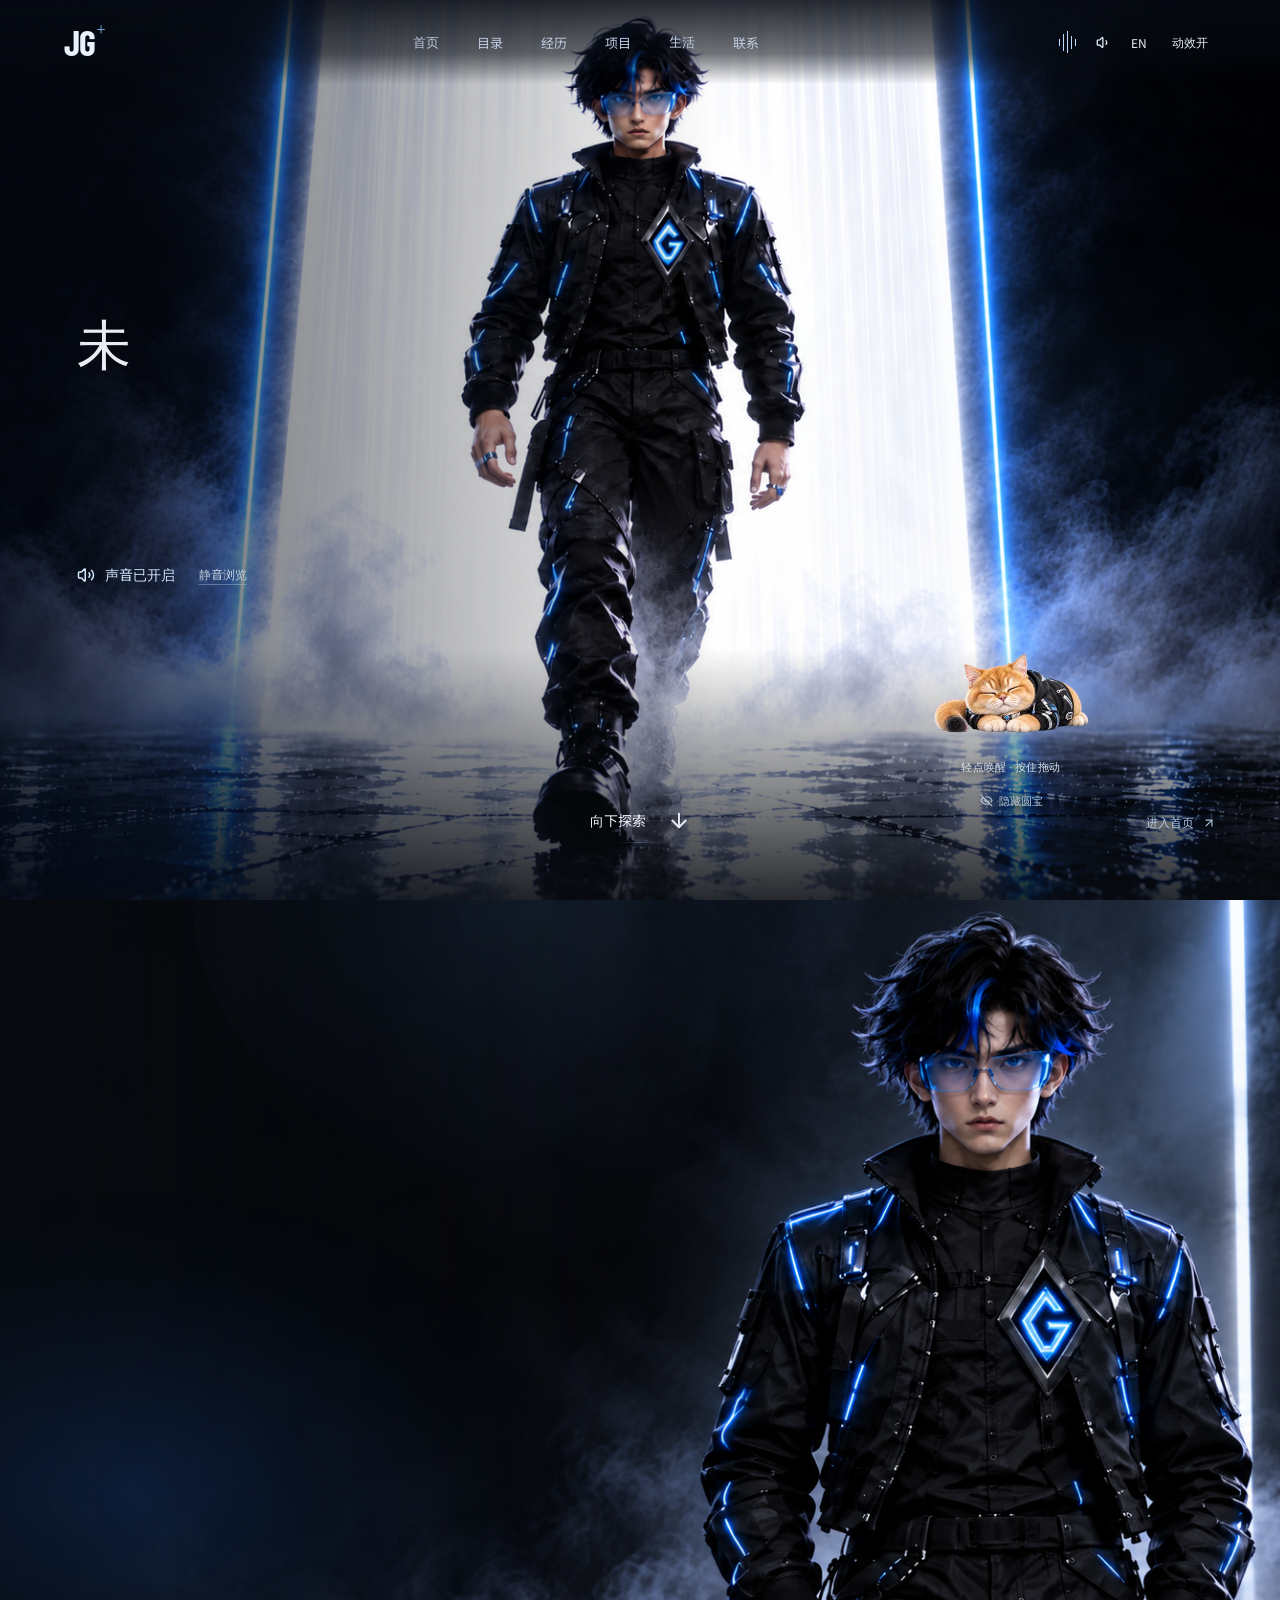
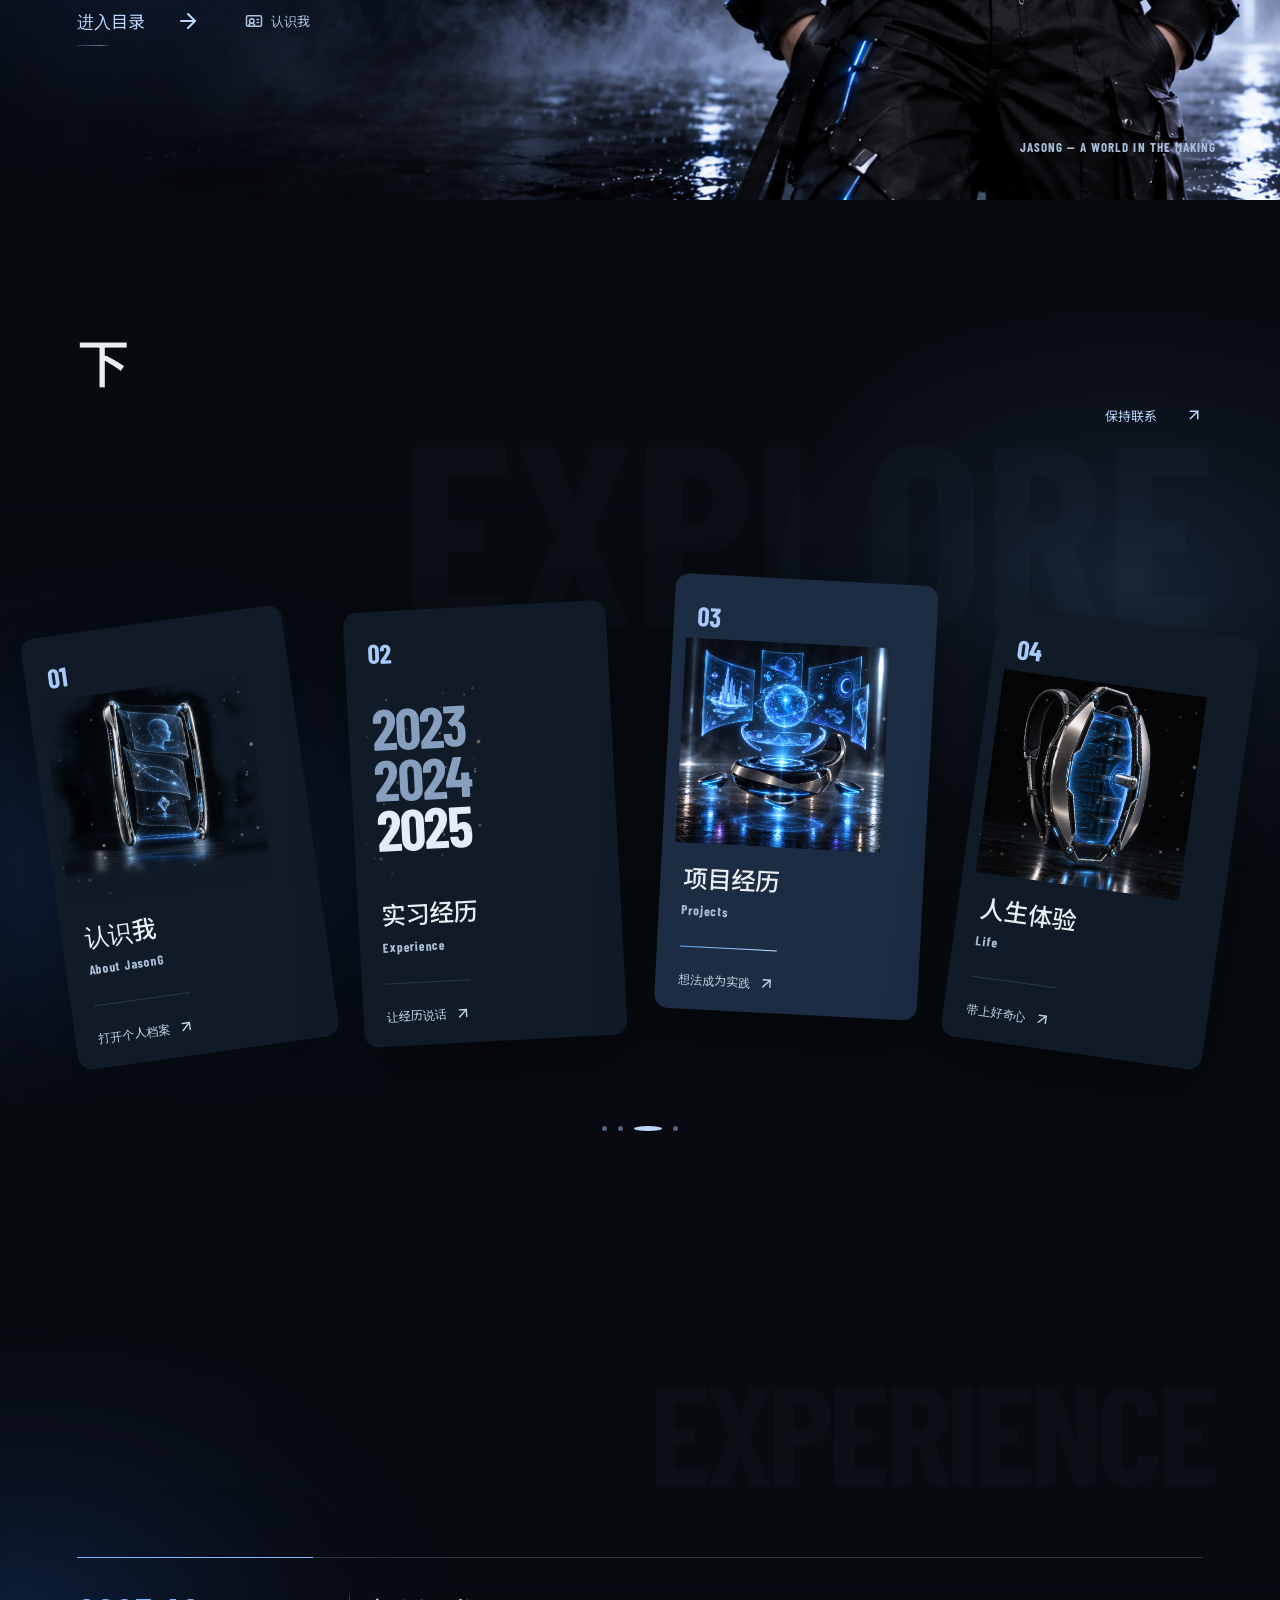
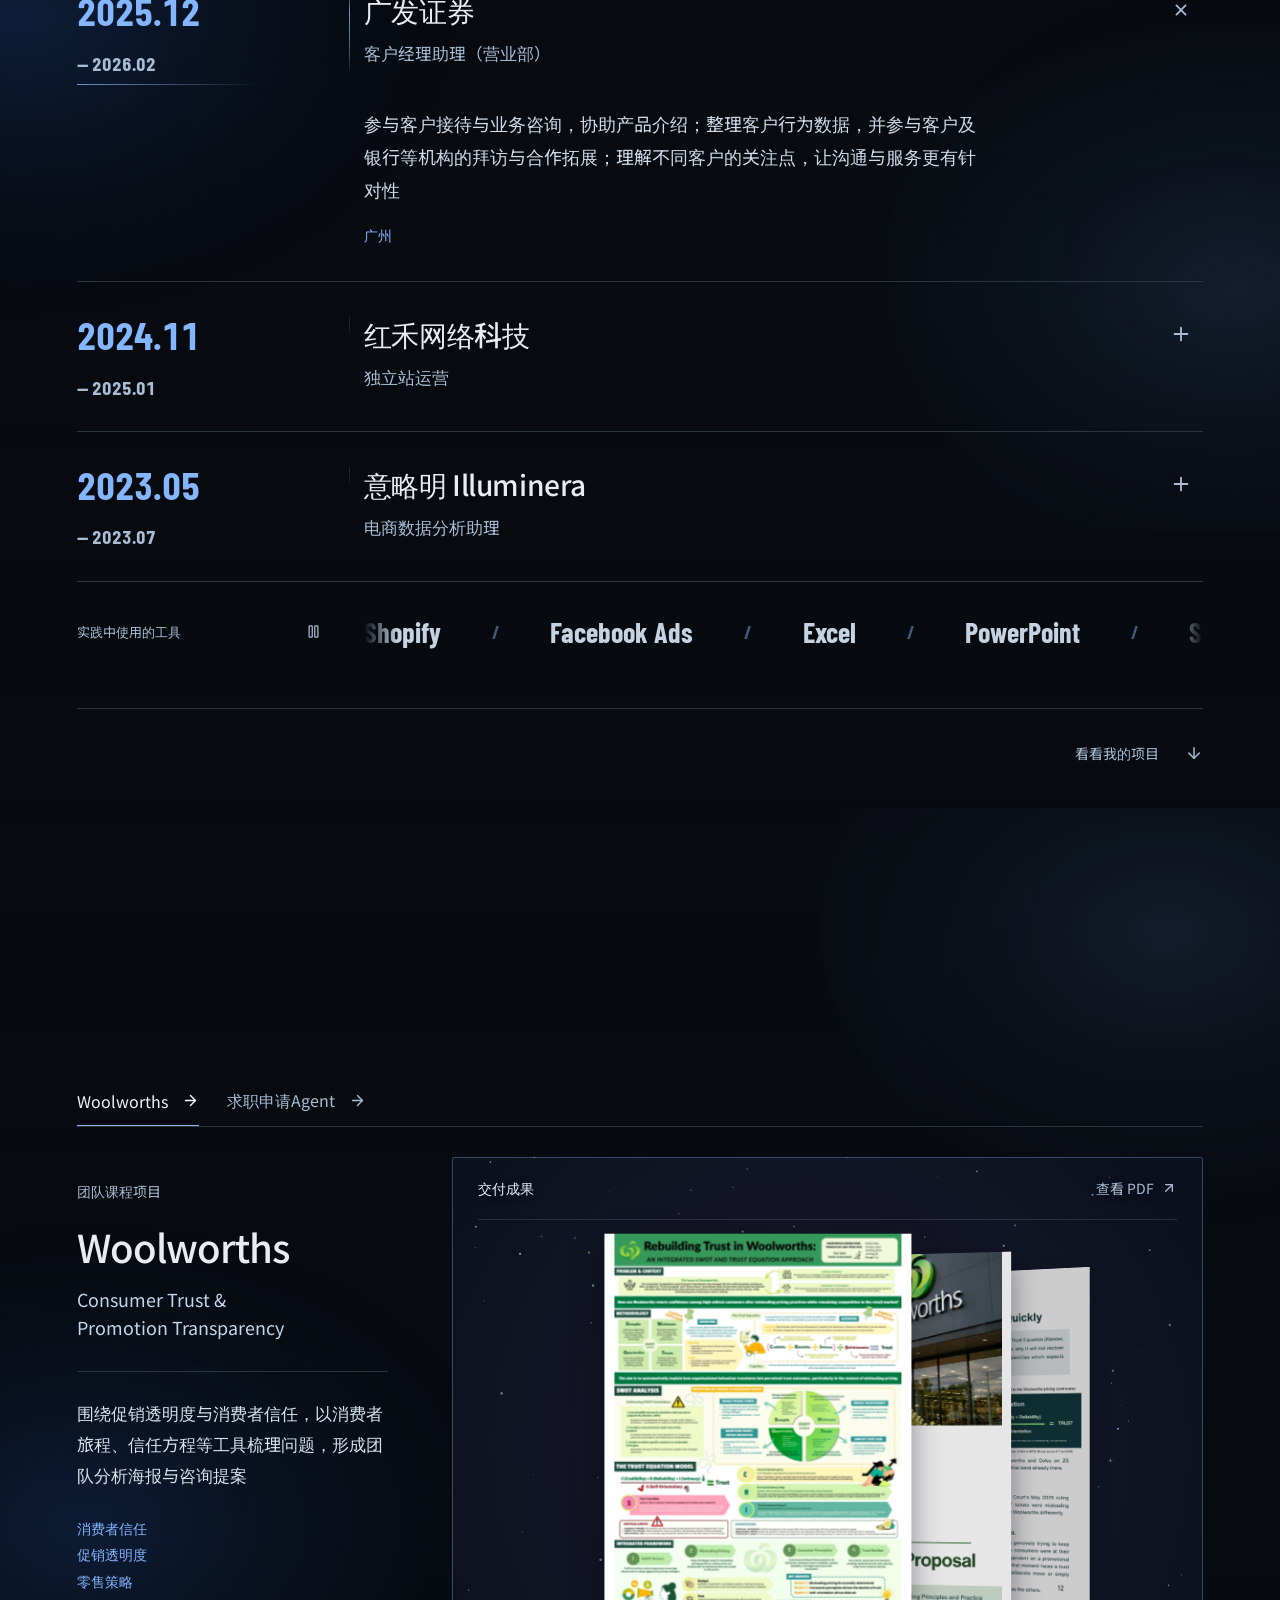
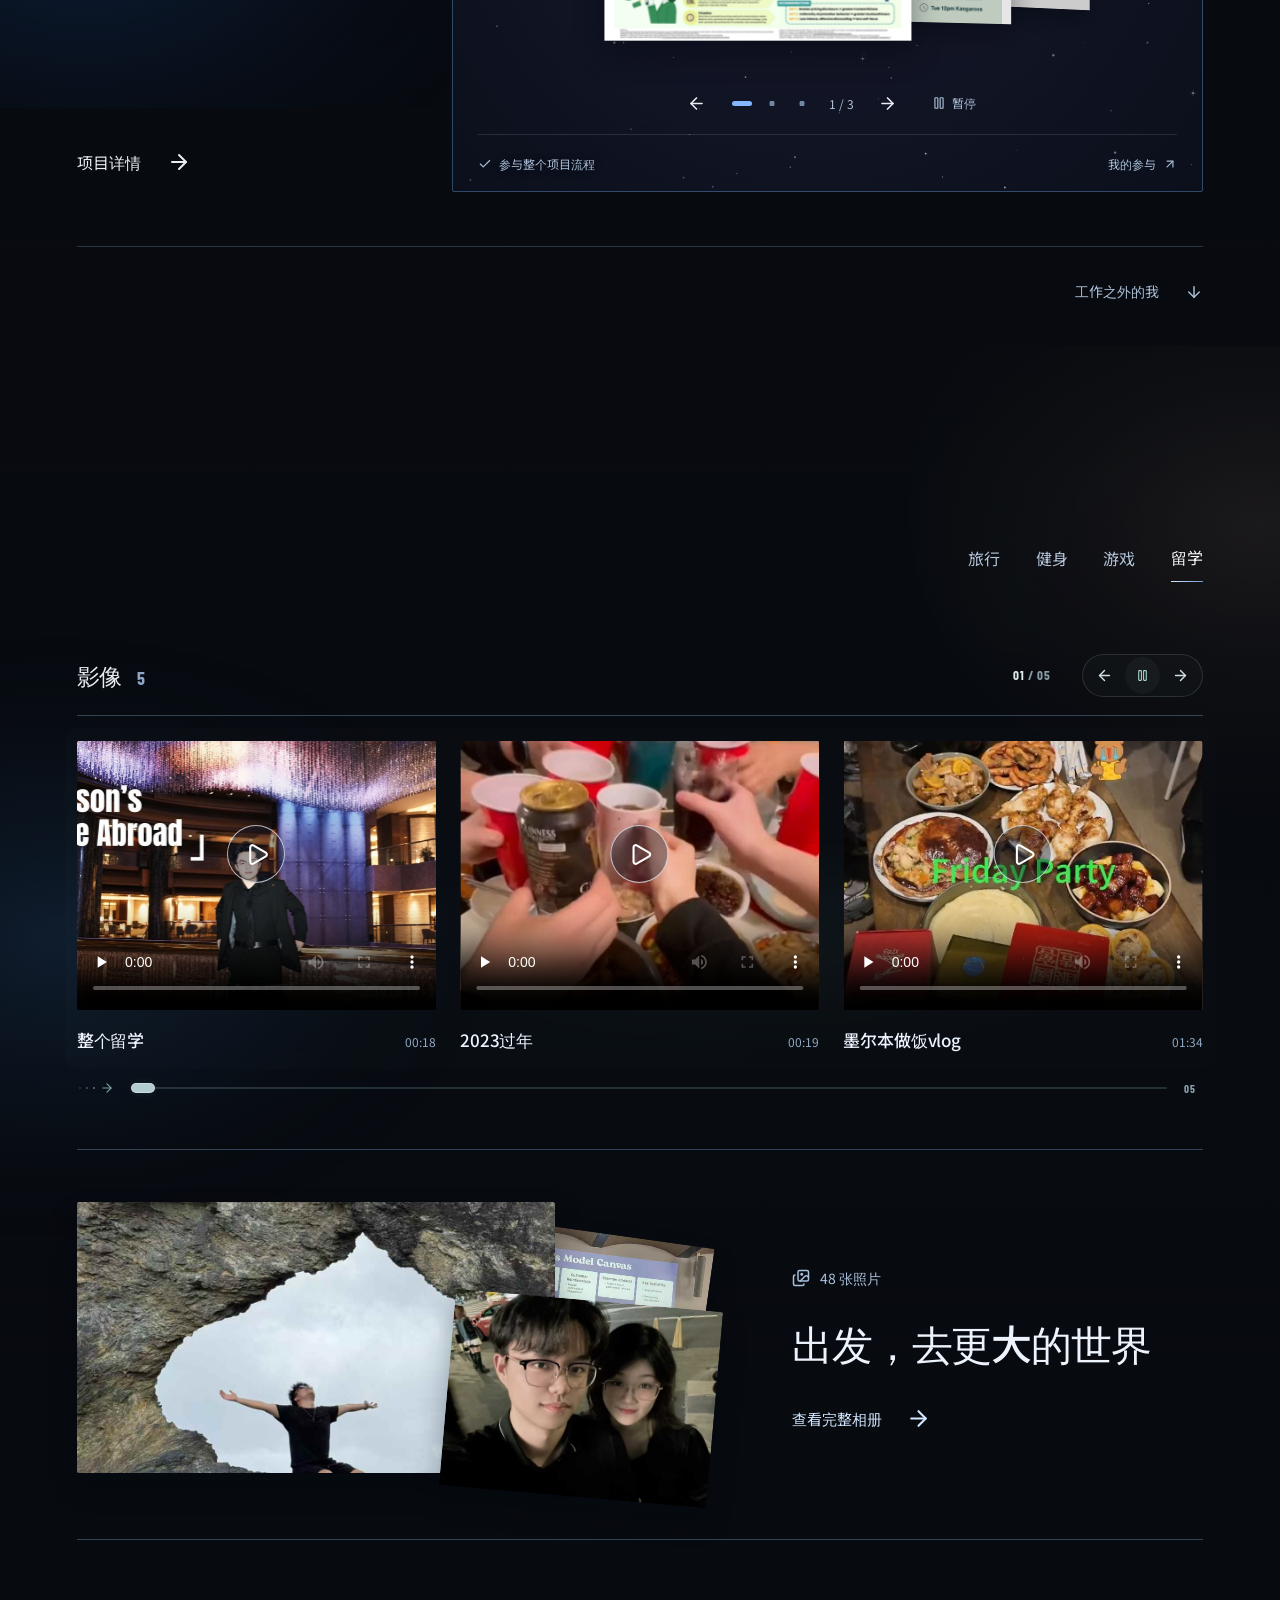
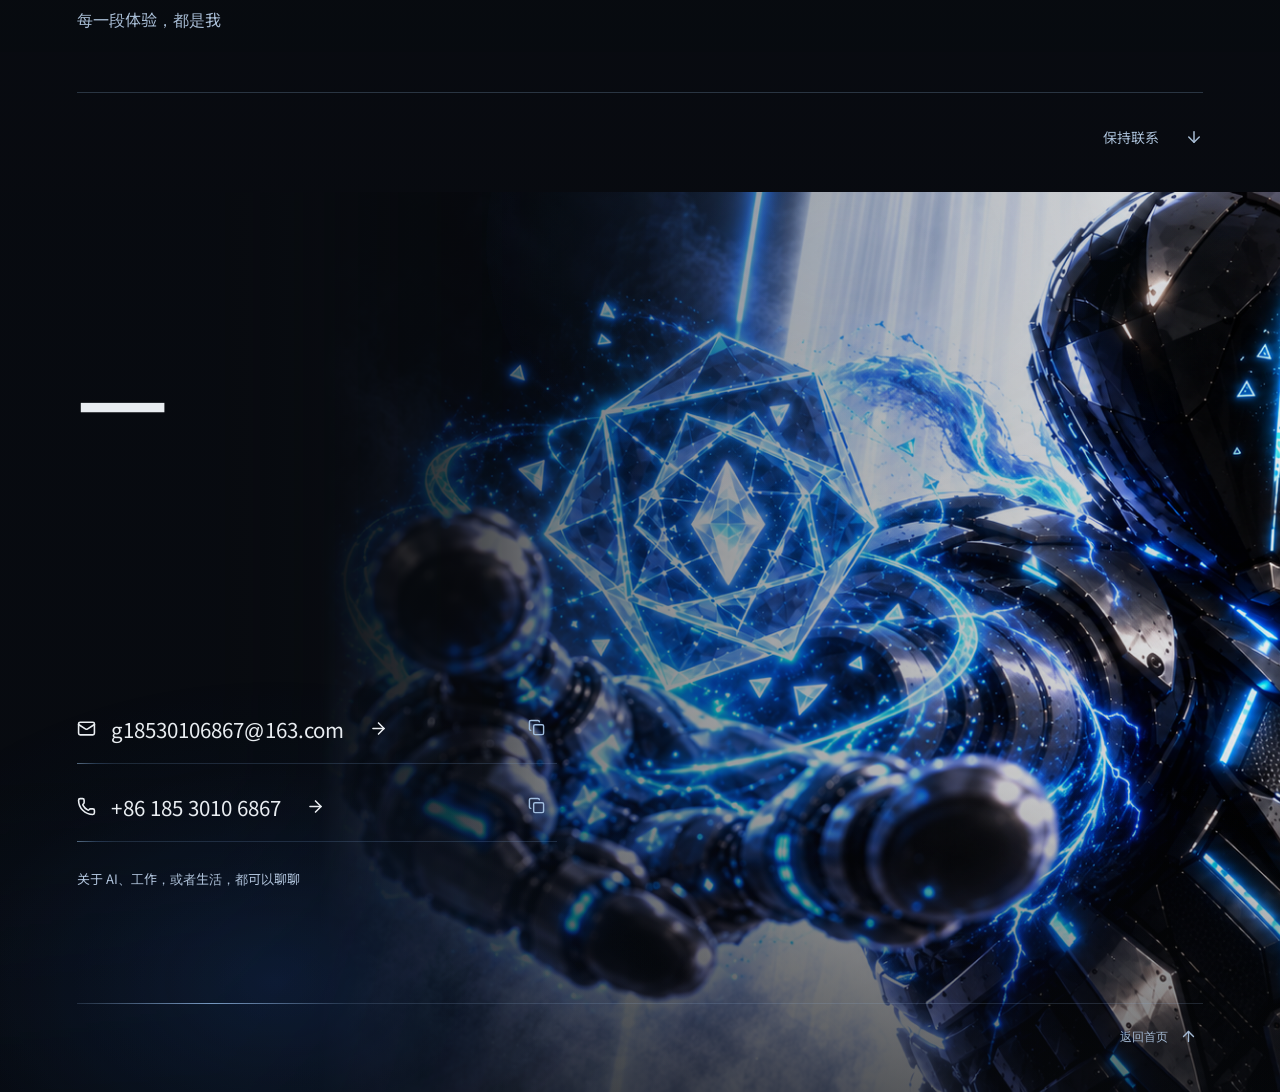
==== commit f40e6913: "Improve Yuanbao interaction responsiveness and loading fallback" ====
--- a/index.html
+++ b/index.html
@@ -7,13 +7,13 @@
   <meta name="description" content="高瑞徽 JasonG 的个人世界。好奇心、执行力、勇气；关于 AI、真实实践与生活。" />
   <title>JasonG · 探索未来 AI 世界</title>
   <link rel="icon" type="image/svg+xml" href="assets/jasong-next/favicon.svg" />
-  <link rel="stylesheet" href="assets/jasong-app/app.css?v=e88e7b0008e63746" />
+  <link rel="stylesheet" href="assets/jasong-app/app.css?v=224ad6211324cbd8" />
   <link rel="preload" as="image" href="assets/jasong-next/intro.png" />
   <style>body{margin:0;background:#080b10;color:#e9edf1}.initial-brand{height:100vh;display:grid;place-content:center;font:600 45px sans-serif;letter-spacing:-.03em}.no-script{padding:10vh 8vw;font:18px/1.8 sans-serif}.no-script a{color:#adcfff}</style>
 </head>
 <body>
   <div id="jasong-root"><div class="initial-brand" aria-label="正在打开 JasonG 的世界">JasonG</div></div>
   <noscript><div class="no-script"><h1>高瑞徽 / JasonG</h1><p>请启用 JavaScript 体验完整网站。<br/>Enable JavaScript to explore this site.</p><a href="mailto:g18530106867@163.com">g18530106867@163.com</a></div></noscript>
-  <script type="module" src="assets/jasong-app/app.js?v=e88e7b0008e63746"></script>
+  <script type="module" src="assets/jasong-app/app.js?v=224ad6211324cbd8"></script>
 </body>
 </html>
--- a/assets/jasong-app/app.css
+++ b/assets/jasong-app/app.css
@@ -1,2 +1,2 @@
-.jg-draft-notice{z-index:130;color:#dce8f0;background:#101b25;border:1px solid #668291;border-radius:10px;align-items:center;gap:18px;max-width:calc(100vw - 32px);padding:11px 16px;font:13px/1.5 system-ui,sans-serif;display:flex;position:fixed;bottom:14px;left:50%;transform:translate(-50%);box-shadow:0 5px 24px #0005}.jg-draft-notice span{white-space:nowrap}.jg-draft-notice a{color:#c0e0ff;text-underline-offset:3px;white-space:nowrap;text-decoration:underline}.jg-draft-notice a:focus-visible{outline-offset:4px;outline:2px solid #fff}@media (width<=420px){.jg-draft-notice{gap:12px;padding:9px 12px;font-size:11px}}.jg-content-notes{z-index:2;overflow-wrap:anywhere;max-width:75ch;margin:32px 0;position:relative}.jg-content-notes article+article{margin-top:28px}.jg-content-notes h3{font:inherit;margin:0 0 10px;font-size:1.15em;font-weight:500;line-height:1.5}.jg-content-notes p{white-space:pre-wrap;color:inherit;margin:0;line-height:1.9}.jg-content-empty{color:var(--content-muted,#adc4de);font:inherit;overflow-wrap:anywhere;padding-block:30px;line-height:1.8}.jg-motion-sr-only{clip-path:inset(50%);white-space:nowrap;border:0;width:1px;height:1px;margin:-1px;padding:0;position:absolute;overflow:hidden}.jg-text-type{display:inline-grid;position:relative}.jg-text-type__measure,.jg-text-type__visible{grid-area:1/1}.jg-text-type__measure{visibility:hidden}.jg-text-type__measure *{visibility:hidden!important}.jg-title-write{vertical-align:baseline;max-width:100%}.jg-title-write>.jg-text-type__visible{position:absolute;inset:0}.jg-title-write>.jg-text-type__measure{grid-area:1/1}html .home-name>span.jg-title-write{display:inline-grid}.directory-heading #directory-title .jg-title-write,.directory-heading #directory-title .jg-title-write span{color:inherit}.directory-heading #directory-title .jg-title-write .title-second-line{color:#a5b6cb}.directory-values{color:#adbed2;margin:20px 0 0;font-size:clamp(12px,1.2vw,15px);line-height:1.8}.jg-title-write{text-align:start;direction:ltr}.jg-title-write>.jg-text-type__visible{text-wrap:wrap}@media (width<=600px){.directory-values{max-width:230px;margin-top:15px}}.jg-text-type__cursor{color:#82b7ff;margin-inline-start:.06em}.jg-text-type[data-typing=true] .jg-text-type__cursor{animation:.65s step-end infinite jg-type-blink}@keyframes jg-type-blink{0%,48%{opacity:1}49%,to{opacity:0}}.jg-masked-g{display:inline-grid;position:relative}.jg-masked-g__base,.jg-masked-g__texture{grid-area:1/1}.jg-masked-g__base{color:#a6bde6}.jg-masked-g__texture{-webkit-text-fill-color:transparent;color:#0000;pointer-events:none;background-image:linear-gradient(117deg,#0000 32%,#bad9ff 36%,#78b0fa 38%,#0000 42%),radial-gradient(at 71% 22%,#8dc6ff 0%,#2961b8 31%,#172c58 56%,#6ea4e7 79%,#b5d9ff 100%);background-position:12% 65%;background-size:240% 180%;-webkit-background-clip:text;background-clip:text}@supports not ((-webkit-background-clip:text) or (background-clip:text)){.jg-masked-g__texture{display:none}}.jg-ambient{pointer-events:none;-webkit-user-select:none;user-select:none;z-index:0;contain:layout paint;position:absolute;inset:0;overflow:hidden}.jg-ambient canvas{pointer-events:none;width:100%;height:100%;display:block}.jg-ambient--cursor{mix-blend-mode:screen}.jg-ambient--liquid{background:radial-gradient(at 7% 65%,#153a8026,#0000 42%),radial-gradient(at 98% 26%,#2155a01f,#0000 39%);-webkit-mask-image:radial-gradient(#0000 16%,#00000024 43%,#000 76%);mask-image:radial-gradient(#0000 16%,#00000024 43%,#000 76%)}.jg-ambient--liquid canvas{opacity:.52}.jg-scene-atmosphere{--jg-scene-strength:.82;--jg-cloud-x:-24%;--jg-cloud-y:27%;--jg-far-x:61%;--jg-far-y:-18%;--jg-cloud-color:41 111 225;--jg-far-color:96 156 230;--jg-cloud-delay:-3s;z-index:2;pointer-events:none;-webkit-user-select:none;user-select:none;opacity:var(--jg-scene-strength);position:absolute;inset:0;overflow:clip}.jg-scene-atmosphere__field{isolation:isolate;width:100%;height:100svh;max-height:1100px;position:sticky;top:0;overflow:clip}.jg-scene-atmosphere__cloud{background:radial-gradient(ellipse at 48% 51%, rgb(var(--jg-cloud-color) / 24%) 0%, rgb(var(--jg-cloud-color) / 12%) 24%, rgb(var(--jg-cloud-color) / 3%) 47%, transparent 68%);width:min(76vw,920px);height:min(72svh,720px);animation:16s ease-in-out infinite alternate jg-cloud-near;animation-delay:var(--jg-cloud-delay);transform-origin:40% 60%;border-radius:50%;animation-play-state:paused;display:block;position:absolute}.jg-scene-atmosphere__cloud--near{left:var(--jg-cloud-x);top:var(--jg-cloud-y)}.jg-scene-atmosphere__cloud--far{left:var(--jg-far-x);top:var(--jg-far-y);background:radial-gradient(ellipse at 44% 52%, rgb(var(--jg-far-color) / 17%) 0%, rgb(var(--jg-far-color) / 7%) 30%, transparent 69%);width:min(62vw,800px);height:min(67svh,620px);animation-name:jg-cloud-far;animation-duration:22s}.jg-scene-atmosphere[data-running=true] .jg-scene-atmosphere__cloud{will-change:transform, opacity;animation-play-state:running}.jg-scene-atmosphere[data-motion-enabled=false] .jg-scene-atmosphere__cloud{animation:none}.jg-scene-atmosphere .jg-ambient--liquid{background:0 0;-webkit-mask-image:radial-gradient(at 48% 48%,#0000002e 10%,#00000070 38%,#000 73%);mask-image:radial-gradient(at 48% 48%,#0000002e 10%,#00000070 38%,#000 73%)}.jg-scene-atmosphere .jg-ambient--liquid canvas{opacity:.72}.jg-scene-atmosphere .jg-ambient--cursor{z-index:1}.jg-scene-atmosphere[data-atmosphere-chapter=intro]{--jg-scene-strength:.28;--jg-cloud-y:48%;--jg-far-y:9%}.jg-scene-atmosphere[data-atmosphere-chapter=home]{--jg-scene-strength:.82;--jg-cloud-y:29%;--jg-far-x:15%;--jg-far-y:-34%}.jg-scene-atmosphere[data-atmosphere-chapter=home] .jg-scene-atmosphere__field{-webkit-mask-image:linear-gradient(90deg,#000 0 36%,#000000b3 48%,#0000 69%);mask-image:linear-gradient(90deg,#000 0 36%,#000000b3 48%,#0000 69%)}.jg-scene-atmosphere[data-atmosphere-chapter=directory]{--jg-scene-strength:1;--jg-cloud-y:37%;--jg-far-y:8%;--jg-cloud-delay:-7s}.jg-scene-atmosphere[data-atmosphere-chapter=experience]{--jg-cloud-x:-33%;--jg-cloud-y:6%;--jg-far-x:69%;--jg-far-y:38%;--jg-cloud-delay:-11s}.jg-scene-atmosphere[data-atmosphere-chapter=projects]{--jg-scene-strength:.76;--jg-cloud-x:-28%;--jg-cloud-y:43%;--jg-far-x:64%;--jg-far-y:-21%;--jg-cloud-delay:-5s}.jg-scene-atmosphere[data-atmosphere-chapter=life]{--jg-scene-strength:.74;--jg-cloud-color:55 117 186;--jg-far-color:169 135 111;--jg-cloud-x:-30%;--jg-cloud-y:29%;--jg-far-x:71%;--jg-far-y:-15%;--jg-cloud-delay:-9s}.jg-scene-atmosphere[data-atmosphere-chapter=contact]{--jg-scene-strength:.72;--jg-cloud-x:-13%;--jg-cloud-y:51%;--jg-far-x:38%;--jg-far-y:-28%;--jg-cloud-delay:-13s}.chapter:has(>.jg-scene-atmosphere)>:is(.content-section-inner,.contact-content,.contact-footer,.home-signature){z-index:3}.chapter:has(>.jg-scene-atmosphere)>.destination-indicators{z-index:3;position:relative}@keyframes jg-cloud-near{0%{opacity:.66;transform:translate(-3vw,5svh)rotate(-9deg)scale(.9,1.04)}to{opacity:1;transform:translate(11vw,-7svh)rotate(13deg)scale(1.12,.94)}}@keyframes jg-cloud-far{0%{opacity:.7;transform:translate(3vw,-5svh)rotate(12deg)scale(1.08,.9)}to{opacity:1;transform:translate(-12vw,9svh)rotate(-17deg)scale(.9,1.12)}}.jg-border-glow{--jg-edge:.6;--jg-edge-angle:120deg;isolation:isolate;position:relative}.jg-border-glow:after{content:"";border-radius:inherit;background:conic-gradient(from var(--jg-edge-angle), #a4ccff 0deg, #5095fc73 34deg, transparent 80deg, transparent 280deg, #5095fc73 326deg, #a4ccff 360deg);-webkit-mask-composite:xor;opacity:0;pointer-events:none;z-index:2;padding:1px;transition:opacity .18s ease-out;position:absolute;inset:-1px;-webkit-mask-image:linear-gradient(#fff 0 0),linear-gradient(#fff 0 0);mask-image:linear-gradient(#fff 0 0),linear-gradient(#fff 0 0);-webkit-mask-position:0 0,0 0;mask-position:0 0,0 0;-webkit-mask-size:auto,auto;mask-size:auto,auto;-webkit-mask-repeat:repeat,repeat;mask-repeat:repeat,repeat;-webkit-mask-clip:content-box,border-box;mask-clip:content-box,border-box;-webkit-mask-origin:content-box,border-box;mask-origin:content-box,border-box;-webkit-mask-composite:xor;mask-composite:exclude;-webkit-mask-source-type:auto,auto;mask-mode:match-source,match-source}.jg-border-glow:hover:after{opacity:var(--jg-edge)}.jg-border-glow:focus-within:after{opacity:1}[data-motion=off] .jg-border-glow:after{transition:none}[data-motion=off] .jg-border-glow:hover:after{opacity:.55}[data-motion=off] .jg-text-type__cursor{animation:none}@media (width<=767px),(pointer:coarse){.jg-ambient--cursor{display:none}.jg-ambient--liquid{opacity:.6}.jg-scene-atmosphere__cloud{background:radial-gradient(ellipse at 47% 50%, rgb(var(--jg-cloud-color) / 30%), rgb(var(--jg-cloud-color) / 12%) 30%, transparent 67%);width:110vw;height:63svh;animation-duration:12s}.jg-scene-atmosphere__cloud--far{background:radial-gradient(ellipse at 43% 54%, rgb(var(--jg-far-color) / 23%), rgb(var(--jg-far-color) / 9%) 28%, transparent 68%);width:95vw;height:58svh;animation-duration:15s}.jg-scene-atmosphere[data-atmosphere-chapter=home] .jg-scene-atmosphere__field{-webkit-mask-image:linear-gradient(#000 0 37%,#0000 58% 85%,#000000a6 100%);mask-image:linear-gradient(#000 0 37%,#0000 58% 85%,#000000a6 100%)}}.lp-static{width:280px;max-width:calc(100% - 22px);position:absolute;top:50%;left:50%;transform:translate(-50%,-45%)}.lp-static-card{z-index:1;color:#0c1825;background:#d4dfe8;border-radius:14px;padding:16px;position:relative;overflow:hidden;box-shadow:0 24px 44px #00000059}.lp-static-strap{color:#a8c9f7;writing-mode:vertical-rl;letter-spacing:.14em;text-indent:20px;text-align:right;background:#1b2a3b;width:36px;height:220px;padding-top:42px;font-size:12px;font-weight:600;position:absolute;bottom:calc(100% - 4px);left:calc(50% - 18px);overflow:hidden}.lp-static-clip{z-index:3;background:#1c2937;border:5px solid #82909e;border-radius:5px;width:44px;height:36px;position:absolute;top:-20px;left:calc(50% - 22px)}.lp-card-brand{justify-content:space-between;align-items:center;margin-bottom:13px;display:flex}.lp-card-brand b{font-family:Barlow,sans-serif;font-size:25px;line-height:1}.lp-card-brand span{font-size:9px}.lp-card-portrait,.lp-portrait-fallback{object-fit:cover;object-position:center 20%;width:100%;height:218px;display:block}.lp-portrait-fallback{color:#b1d1ff;background:#263548;place-items:center;font-size:88px;display:grid}.lp-card-name{gap:4px;margin-top:17px;display:grid}.lp-card-name span{font-size:24px;font-weight:600;line-height:1.3}.lp-card-name strong{font-family:Barlow,sans-serif;font-size:34px;font-weight:700;line-height:1.1}.lp-card-id{color:#36516d;letter-spacing:.1em;margin-top:13px;font-size:10px;display:block}.lp-card-values{border-top:1px solid #9bacbc;margin:16px 0 1px;padding-top:12px;font-size:11px;line-height:1.5}.jg-particles{pointer-events:none;-webkit-user-select:none;user-select:none;contain:strict;z-index:1;position:absolute;inset:0;overflow:hidden;-webkit-mask-image:linear-gradient(#0000,#000 12% 86%,#0000);mask-image:linear-gradient(#0000,#000 12% 86%,#0000)}.jg-particles canvas{pointer-events:none;width:100%;height:100%;display:block;position:absolute;inset:0}.jg-particles__still{opacity:.8}.jg-particles[data-rendering=webgl] .jg-particles__still{opacity:0}.jg-particles__live{opacity:.9}.home-lanyard{z-index:55;pointer-events:none;isolation:isolate;clip-path:inset(var(--hl-nav-height) 0 0 0);position:fixed;inset:0;overflow:clip}.home-lanyard[hidden]{display:none}.home-lanyard canvas{pointer-events:none;width:100%;height:100%;display:block}.hl-pull-target{cursor:grab;pointer-events:auto;touch-action:none;-webkit-user-select:none;user-select:none;transform-origin:0 0;background:0 0;border:0;border-radius:10px;min-height:0;padding:0;position:absolute;top:0;left:0}.home-lanyard[data-dragging=true] .hl-pull-target{cursor:grabbing}.hl-pull-target:focus-visible{outline-offset:-3px;outline:2px solid #b3d5ff}.hl-hint{left:var(--hl-hint-x);top:var(--hl-hint-y);pointer-events:auto;color:#bdccdc;text-shadow:0 2px 8px #000;background:0 0;align-items:center;gap:6px;width:max-content;min-height:42px;padding:0 4px;font-size:11px;display:flex;position:absolute}.hl-hint:hover{color:#f0f4f8}.hl-actions{pointer-events:none;justify-content:space-between;align-items:center;gap:18px;width:200px;display:flex;position:absolute;top:0;left:0}.hl-actions[hidden]{display:none}.hl-actions button{pointer-events:auto;color:#d5e5f7;white-space:nowrap;text-shadow:0 2px 10px #03070c;background:0 0;border-bottom:1px solid #9db5d470;align-items:center;gap:6px;min-height:44px;padding:4px 3px;font-size:12px;display:flex}.hl-actions button:hover{color:#fff;border-color:#b3d5ff}.hl-hint:focus-visible,.hl-actions button:focus-visible{outline-offset:4px;outline:2px solid #b3d5ff}.hl-fallback{width:var(--hl-card-width);height:var(--hl-card-height);transform:translate3d(var(--hl-fallback-x),var(--hl-fallback-y),0);pointer-events:none;position:absolute;top:0;left:0}.home-lanyard .lp-static{width:100%;max-width:none;height:100%;position:relative;top:auto;left:auto;transform:none}.home-lanyard .lp-static-card{border-radius:10px;height:100%;padding:10px;overflow:hidden;box-shadow:8px 18px 28px #0009}.home-lanyard .lp-static-strap{text-indent:8px;width:15px;height:700px;padding:0;font-size:7px;left:calc(50% - 7.5px)}.home-lanyard .lp-static-clip{border-width:3px;border-radius:3px;width:25px;height:21px;top:-12px;left:calc(50% - 12.5px)}.home-lanyard .lp-card-brand{margin-bottom:8px}.home-lanyard .lp-card-brand b{font-size:18px}.home-lanyard .lp-card-brand span{font-size:6px}.home-lanyard .lp-card-portrait,.home-lanyard .lp-portrait-fallback{height:calc(var(--hl-card-height)*.48)}.home-lanyard .lp-card-name{gap:2px;margin-top:8px}.home-lanyard .lp-card-name span{font-size:15px;line-height:1.15}.home-lanyard .lp-card-name strong{font-size:22px;line-height:1.05}.home-lanyard .lp-card-id{margin-top:5px;font-size:6.5px}.home-lanyard .lp-card-values{margin-top:7px;padding-top:6px;font-size:7px}@media (width<=600px){.hl-hint{gap:3px;font-size:10px}.home-lanyard .lp-card-brand{margin-bottom:5px}.home-lanyard .lp-card-brand b{font-size:16px}.home-lanyard .lp-card-name{margin-top:6px}.home-lanyard .lp-card-name strong{font-size:20px}}@media (width<=360px){.hl-hint{gap:2px;font-size:9px}}.site-nav .pill-nav{isolation:isolate;position:relative}.site-nav .nav-current-pill{z-index:-1;width:var(--nav-pill-width,0px);transform:translateX(var(--nav-pill-x,0px));opacity:0;pointer-events:none;background:linear-gradient(140deg,#6c9dda25,#192c461c);border:1px solid #83b6ff42;border-radius:24px;transition:transform .46s cubic-bezier(.16,1,.3,1),width .4s cubic-bezier(.16,1,.3,1),opacity .18s;position:absolute;top:1px;bottom:1px;left:0;overflow:hidden}.site-nav .nav-current-pill[data-ready=true]{opacity:1}.site-nav .nav-current-pill:after{content:"";opacity:.8;background:linear-gradient(90deg,#0000,#b9d9ff,#0000);height:1px;position:absolute;top:0;left:14%;right:14%}.site-nav .pill-nav a{transition:color .18s}.site-nav .pill-nav a:before{opacity:0;background:#8dbafb15;border-radius:24px;height:auto;transition:opacity .18s;inset:0;transform:none}.site-nav .pill-nav a:hover:before,.site-nav .pill-nav a:focus-visible:before{opacity:1;transform:none}.site-nav .pill-nav a:hover,.site-nav .pill-nav a:focus-visible{color:#f0f6ff}.site-nav .pill-nav a[aria-current]:after{display:none}.site-nav .pill-nav a>span{transition:transform .26s cubic-bezier(.16,1,.3,1);display:block}.site-nav[data-nav-motion=running] .pill-nav a:hover>span{transform:translateY(-1px)}.site-nav .nav-actions>button,.site-nav .volume-popover summary{border-radius:8px;transition:color .16s,background-color .16s;position:relative}.site-nav .nav-actions>button:hover,.site-nav .nav-actions>button:focus-visible,.site-nav .volume-popover summary:hover{color:#d2e6ff;background:#79a8e213}.site-nav .site-brand .brand-spark{transform-origin:50%;transition:transform .4s cubic-bezier(.16,1,.3,1),color .2s}.site-nav[data-nav-motion=running] .site-brand:is(:hover,:focus-visible) .brand-spark{color:#e0efff;transform:rotate(90deg)}.site-nav[data-nav-motion=paused] .nav-current-pill{transition:none}.site-nav[data-nav-motion=paused] .sound-wave i{animation-play-state:paused}.intro-sound-entry{letter-spacing:normal;max-width:100%;margin-top:28px;font-size:14px;line-height:1.55}.intro-sound-actions{flex-wrap:wrap;align-items:center;gap:4px 24px;display:flex}.intro-sound-start,.intro-sound-ready{text-align:left;min-height:46px;color:var(--text);align-items:center;gap:10px;display:inline-flex}.intro-sound-start{border-bottom:1px solid #a8cbed70;padding:8px 0;transition:color .18s,border-color .18s;position:relative}.intro-sound-start>svg{flex-shrink:0}.intro-sound-start>svg:last-child{color:var(--content-blue,var(--blue));transition:transform .22s var(--ease)}.intro-sound-start:is(:hover,:focus-visible){color:#fff;border-color:#d2e6ff}.intro-sound-start:is(:hover,:focus-visible)>svg:last-child{transform:translate(2px,-2px)}.intro-sound-start:disabled{cursor:wait;color:var(--muted)}.intro-sound-ready{color:#d2e6ff}.intro-sound-quiet{color:#c3d0de;text-underline-offset:5px;min-height:44px;padding:8px 0;font-size:12px;-webkit-text-decoration:underline #c3d0de60;text-decoration:underline #c3d0de60;transition:color .18s}.intro-sound-quiet:is(:hover,:focus-visible){color:#fff}.intro-sound-feedback{color:#d7e3ef;max-width:35ch;min-height:20px;margin-top:6px;font-size:12px;display:block}@media (width<=600px){.intro-sound-entry{margin-top:22px;font-size:13px}.intro-sound-actions{flex-direction:column;align-items:flex-start;gap:0}.intro-sound-start{gap:8px;max-width:100%}}.intro-section .intro-film-track{z-index:3;pointer-events:none;background:#9eb8da21;height:1px;position:absolute;bottom:3.6%;left:6%;right:6%}.intro-section .intro-film-track>span{transform-origin:0;background:linear-gradient(90deg,#446996,#b7d7ff);width:100%;height:1px;transition:transform .25s linear;display:block}.intro-section .intro-next{isolation:isolate}.intro-section .intro-next:before{content:"";opacity:.55;background:linear-gradient(90deg,#0000,#83baff82,#0000);height:1px;transition:transform .3s cubic-bezier(.16,1,.3,1),opacity .25s;position:absolute;bottom:3px;left:14px;right:14px;transform:scaleX(.45)}.intro-section .intro-next:is(:hover,:focus-visible):before{opacity:1;transform:scaleX(1)}.intro-section .intro-next svg{animation:2.8s cubic-bezier(.45,0,.55,1) infinite hero-descend}.intro-section[data-hero-motion=paused] .intro-next svg{animation-play-state:paused}.intro-section .intro-film-controls button{transition:color .18s;position:relative}.intro-section .intro-film-controls button:after{content:"";transform-origin:0;background:#9ecbff80;height:1px;transition:transform .22s;position:absolute;bottom:5px;left:0;right:0;transform:scaleX(0)}.intro-section .intro-film-controls button:is(:hover,:focus-visible){color:#eef6ff}.intro-section .intro-film-controls button:is(:hover,:focus-visible):after{transform:scaleX(1)}.home-section .home-material-light{z-index:2;pointer-events:none;mix-blend-mode:screen;contain:paint;position:absolute;inset:0 0 0 38%;overflow:hidden;-webkit-mask-image:linear-gradient(90deg,#0000,#000 30% 82%,#0000);mask-image:linear-gradient(90deg,#0000,#000 30% 82%,#0000)}.home-section .home-material-light:before{content:"";opacity:0;background:linear-gradient(114deg,#0000 39%,#9bceff0a 44%,#88baff13 48%,#9acbff07 51%,#0000 58%);animation:13s cubic-bezier(.4,0,.2,1) infinite hero-material-pass;position:absolute;inset:-25% -60%}.home-section[data-hero-motion=paused] .home-material-light:before{animation-play-state:paused}.home-section .home-entry{gap:22px;position:relative}.home-section .home-entry:after{content:"";transform-origin:0;opacity:.48;background:linear-gradient(90deg,#7faef770,#d1e6ff 72%,#0000);height:1px;transition:transform .35s cubic-bezier(.16,1,.3,1),opacity .2s;position:absolute;bottom:2px;left:0;right:0;transform:scaleX(.25)}.home-section .home-entry:is(:hover,:focus-visible):after{opacity:1;transform:scaleX(1)}.home-section .home-entry-direction{place-items:center;width:42px;height:30px;display:grid;position:relative;overflow:hidden}.home-section .home-entry-direction:before{content:"";opacity:0;background:linear-gradient(90deg,#0000,#a7ccff);width:22px;height:1px;transition:transform .35s cubic-bezier(.16,1,.3,1),opacity .22s;position:absolute;right:20px;transform:translate(-15px)}.home-section .home-entry:is(:hover,:focus-visible) .home-entry-direction:before{opacity:.8;transform:translate(0)}.home-section .home-entry:is(:hover,:focus-visible) svg{transform:translate(8px)}.home-section .profile-link{transition:color .18s;position:relative}.home-section .profile-link svg{transition:transform .28s cubic-bezier(.16,1,.3,1)}.home-section .profile-link:is(:hover,:focus-visible){color:#ebf5ff}.home-section[data-hero-motion=running] .profile-link:is(:hover,:focus-visible) svg{transform:rotate(-8deg)}.directory-section .destination-art{isolation:isolate;position:relative;overflow:hidden}.directory-section .destination-art img{transition:transform .55s cubic-bezier(.16,1,.3,1),filter .42s;transform:scale(.98)}.directory-section .destination-shell.selected .destination-art img{filter:brightness(1.08)}.directory-section[data-hero-motion=running] .destination-shell:is(:hover,:focus-within) .destination-art img{transform:scale(1.035)translateY(-3px)}.directory-section .destination-material{pointer-events:none;mix-blend-mode:screen;opacity:0;background:linear-gradient(115deg,#0000 35%,#b3d9ff14 49%,#0000 59%);position:absolute;inset:0;transform:translate(-105%)}.directory-section[data-hero-motion=running] .destination-shell.selected .destination-material{animation:1.2s cubic-bezier(.16,1,.3,1) both destination-material-pass}.directory-section .destination-bottom{position:relative}.directory-section .destination-bottom:before{content:"";transform-origin:0;background:linear-gradient(90deg,#5e99f1,#c1dfff);height:1px;transition:transform .42s cubic-bezier(.16,1,.3,1);position:absolute;top:-1px;left:0;right:0;transform:scaleX(0)}.directory-section .destination-shell.selected .destination-bottom:before{transform:scaleX(1)}.directory-section .destination-bottom svg{transition:transform .35s cubic-bezier(.16,1,.3,1)}.directory-section[data-hero-motion=running] .destination-shell.selected .destination-bottom svg{transform:translate(3px,-3px)}.directory-section .year-sculpture>span,.directory-section .year-sculpture>em{transition:transform .38s cubic-bezier(.16,1,.3,1),color .28s;display:block}.directory-section[data-hero-motion=running] .selected .year-sculpture>span:first-child{transform:translate(6px)}.directory-section[data-hero-motion=running] .selected .year-sculpture>span:nth-child(2){transition-delay:40ms;transform:translate(12px)}.directory-section[data-hero-motion=running] .selected .year-sculpture>em{transition-delay:80ms;transform:translate(18px)}.directory-section .destination-indicators i{transition:width .32s cubic-bezier(.16,1,.3,1),background-color .2s}.directory-section .destination-indicators i.active{width:28px}.directory-section[data-hero-motion=paused] .destination-material{animation-play-state:paused}@keyframes hero-descend{0%,to{opacity:.65;transform:translateY(-3px)}45%{opacity:1;transform:translateY(5px)}}@keyframes hero-material-pass{0%,13%{opacity:0;transform:translate(-30%)}25%{opacity:.65}58%{opacity:0;transform:translate(27%)}to{opacity:0;transform:translate(27%)}}@keyframes destination-material-pass{0%{opacity:0;transform:translate(-100%)}24%{opacity:1}to{opacity:0;transform:translate(100%)}}html[data-motion=off] .home-section .home-art,html[data-motion=off] .home-section .home-name>span:first-child,html[data-motion=off] .home-section .home-links{clip-path:none!important}html[data-motion=off] .home-section .home-material-light,html[data-motion=off] .directory-section .destination-material{display:none}html[data-motion=off] .home-section .home-entry svg,html[data-motion=off] .site-nav .brand-spark,html[data-motion=off] .directory-section .destination-art img{transform:none}html[data-motion=off] .directory-section .destination-0:is(:hover,:focus-within){transform:rotate(-8deg)translateY(12px)}html[data-motion=off] .directory-section .destination-1:is(:hover,:focus-within){transform:rotate(-3deg)}html[data-motion=off] .directory-section .destination-2:is(:hover,:focus-within){transform:rotate(3deg)translateY(-27px)}html[data-motion=off] .directory-section .destination-3:is(:hover,:focus-within){transform:rotate(8deg)translateY(12px)}html[data-motion=off] .directory-section .destination-indicators i.active{width:5px}@media (prefers-reduced-motion:reduce){html:not([data-motion-policy=manual]) .home-material-light,html:not([data-motion-policy=manual]) .destination-material{display:none}html:not([data-motion-policy=manual]) .intro-section .intro-next svg{animation:none}html:not([data-motion-policy=manual]) .site-nav .nav-current-pill{transition:none}}@media (width<=600px){.intro-section .intro-film-track{bottom:4%;left:8%;right:7%}.intro-section .intro-next:before{left:0;right:0}.home-section .home-material-light{inset:34% 0 0}.home-section .home-entry{gap:16px}.home-section .home-entry-direction{width:34px}.directory-section .destination-art img{transform:none}.directory-section .destination-material{opacity:.55}}.experience-section,.projects-section,.life-section{--content-ink:#e9edf1;--content-muted:#a8bdd5;--content-blue:#84b5ff;--content-rule:#2a3542;min-height:100svh;color:var(--content-ink);isolation:isolate;background:#0b1017;padding:clamp(100px,10vw,160px) clamp(22px,6vw,112px) 32px;scroll-margin-top:0;position:relative}.content-section-inner{width:min(100%,1440px);margin-inline:auto;position:relative}.content-section-heading{margin-bottom:clamp(34px,5vw,68px);position:relative}.content-section-heading h2{font-family:var(--font-display,Barlow),Jason,"Microsoft YaHei",sans-serif;letter-spacing:-.035em;text-wrap:balance;margin:0;font-size:clamp(42px,5.65vw,84px);font-weight:600;line-height:1.06}.content-section-heading p{color:var(--content-muted);margin:24px 0 0;font-size:clamp(16px,1.55vw,23px);line-height:1.6}.content-chapter-end{border-top:1px solid var(--content-rule);justify-content:flex-end;margin-top:54px;padding-top:22px;display:flex}.content-chapter-end button,.content-text-link{color:var(--content-ink);font:inherit;cursor:pointer;text-align:left;background:0 0;border:0;align-items:center;gap:26px;padding:12px 0;line-height:1.5;display:inline-flex}.content-chapter-end button{color:var(--content-muted);font-size:14px}.content-chapter-end button:hover,.content-text-link:hover{color:var(--content-blue)}.content-text-link svg{transition:transform .28s cubic-bezier(.16,1,.3,1)}.content-text-link:hover svg{transform:translate(5px)}.content-icon-button{width:44px;height:44px;color:inherit;cursor:pointer;background:0 0;border:1px solid #0000;border-radius:50%;flex:none;justify-content:center;align-items:center;padding:0;display:inline-flex}.content-icon-button:hover{border-color:var(--content-rule,#354454);color:var(--content-blue,#84b5ff);background:#ffffff0b}.experience-section :focus-visible,.projects-section :focus-visible,.life-section :focus-visible,.content-reader-dialog :focus-visible{outline:2px solid var(--content-blue,#84b5ff);outline-offset:5px}.experience-heading{padding-bottom:2px}.experience-display-word{font-family:var(--font-display,Barlow),Jason,"Microsoft YaHei",sans-serif;color:#8baad308;pointer-events:none;z-index:-1;letter-spacing:-.035em;font-size:clamp(70px,11vw,165px);font-weight:700;line-height:1;position:absolute;bottom:-7px;right:-1%}.experience-timeline{border-top:1px solid var(--content-rule)}.experience-entry{border-bottom:1px solid var(--content-rule);position:relative}.experience-entry summary{cursor:pointer;grid-template-columns:minmax(160px,23%) 1fr 44px;align-items:start;gap:28px;padding:34px 0;list-style:none;display:grid}.experience-entry summary::-webkit-details-marker{display:none}.experience-date{color:var(--content-blue);font-family:var(--font-display,Barlow),Jason,"Microsoft YaHei",sans-serif;font-variant-numeric:tabular-nums;font-size:clamp(28px,3vw,43px);font-weight:600;line-height:1}.experience-date small{color:var(--content-muted);margin-top:23px;font-size:clamp(17px,1.5vw,22px);display:block}.experience-company strong{letter-spacing:-.015em;overflow-wrap:anywhere;font-size:clamp(23px,2.2vw,33px);font-weight:500;line-height:1.3;display:block}.experience-company>span{color:var(--content-muted);margin-top:12px;font-size:clamp(15px,1.3vw,19px);line-height:1.5;display:block}.experience-toggle{color:var(--content-muted);justify-content:center;align-items:center;width:44px;height:36px;display:flex}.experience-toggle svg{transition:transform .35s cubic-bezier(.16,1,.3,1)}.experience-entry[open] .experience-toggle svg{transform:rotate(45deg)}.experience-entry[open]:before{content:"";background:var(--content-blue);width:21%;height:1px;position:absolute;top:-1px;left:0}.experience-entry summary:hover .experience-company strong{color:var(--content-blue)}.experience-description{max-width:830px;margin-left:calc(23% + 28px);padding:0 72px 32px 0;font-size:clamp(16px,1.4vw,20px);line-height:1.85}.experience-description p{color:#d1dce8;max-width:62ch;margin:0}.experience-location{color:var(--content-blue);margin-top:17px;font-size:14px;display:block}.practice-tools{grid-template-columns:23% minmax(0,1fr);align-items:center;gap:28px;padding:28px 0 0;display:grid}.practice-tools-label{color:var(--content-muted);justify-content:space-between;align-items:center;gap:8px;display:flex}.practice-tools-label p{margin:0;font-size:13px;line-height:1.5}.practice-tools-viewport{overflow:hidden;-webkit-mask-image:linear-gradient(90deg,#0000,#000 4% 96%,#0000);mask-image:linear-gradient(90deg,#0000,#000 4% 96%,#0000)}.practice-tools-track{width:max-content;animation:32s linear infinite paused content-tools-loop;display:flex}.practice-tools-track ul{gap:clamp(24px,4vw,64px);margin:0;padding:0 clamp(24px,4vw,64px) 0 0;list-style:none;display:flex}.practice-tools-track li{font-family:var(--font-display,Barlow),Jason,"Microsoft YaHei",sans-serif;white-space:nowrap;color:#c4d2e1;align-items:center;gap:clamp(24px,4vw,64px);font-size:clamp(20px,2.2vw,30px);font-weight:500;display:flex}.practice-tools-track li span{color:#425a77;font-size:18px;font-weight:300}.practice-tools[data-running=true] .practice-tools-track{animation-play-state:running}.practice-tools:hover .practice-tools-track,.practice-tools:focus-within .practice-tools-track{animation-play-state:paused}@keyframes content-tools-loop{to{transform:translate(-50%)}}.projects-section{background:#0a0f15}.projects-composition{grid-template-columns:minmax(220px,.83fr) minmax(0,2fr);align-items:stretch;gap:clamp(36px,5vw,80px);display:grid}.projects-index{flex-direction:column;align-items:flex-start;min-width:0;padding:24px 0 6px;display:flex}.project-kind{color:var(--content-muted);margin:0 0 23px;font-size:14px}.projects-index h3{letter-spacing:-.025em;overflow-wrap:anywhere;margin:0 0 19px;font-size:clamp(30px,3vw,44px);font-weight:500;line-height:1.1}.project-subject{color:#c3d6ee;border-bottom:1px solid var(--content-rule);white-space:pre-line;overflow-wrap:anywhere;width:100%;margin:0 0 26px;padding-bottom:29px;font-size:clamp(16px,1.4vw,20px);line-height:1.55}.project-summary{color:#d8e2ed;max-width:42ch;margin:0 0 24px;font-size:clamp(16px,1.34vw,19px);line-height:1.8}.project-topics{color:var(--content-blue);margin:0 0 36px;padding:0;font-size:14px;line-height:1.9;list-style:none}.project-details-link{margin-top:auto}.project-preview{background:#161f2a;min-width:0;padding:0 26px;position:relative;overflow:hidden}.project-preview--galaxy{isolation:isolate;background:#100f1c}.project-preview--galaxy>.project-preview-toolbar,.project-preview--galaxy>.project-depth-carousel,.project-preview--galaxy>.project-preview-footer{z-index:1;position:relative}.project-preview--galaxy>.project-preview-toolbar,.project-preview--galaxy>.project-preview-footer{text-shadow:0 1px 7px #080712;border-color:#b2a9c82d}.project-preview-toolbar{border-bottom:1px solid #344353;justify-content:space-between;align-items:center;gap:18px;min-height:63px;font-size:14px;display:flex}.project-preview-toolbar>span{color:#e8f1ff}.project-preview-toolbar a,.project-preview-footer button{color:var(--content-muted);min-height:44px;font:inherit;cursor:pointer;background:0 0;border:0;align-items:center;gap:7px;padding:0;text-decoration:none;display:inline-flex}.project-preview-toolbar a:hover,.project-preview-footer button:hover{color:var(--content-blue)}.project-depth-carousel{position:relative}.project-depth-stage{perspective:1500px;touch-action:pan-y;height:clamp(340px,35.3vw,505px);position:relative}.project-depth-card{cursor:pointer;width:clamp(190px,24vw,350px);height:90%;transform:translate(-50%,-50%) translateX(calc(var(--depth)*120px)) translateZ(calc(var(--depth)*-170px)) rotateY(calc(var(--depth)*-12deg));transform-origin:50%;filter:brightness(calc(1 - var(--depth)*.1));color:#e9edf1;background:#fff;border:0;border-radius:1px;padding:0;transition:transform .7s cubic-bezier(.16,1,.3,1),filter .7s cubic-bezier(.16,1,.3,1);position:absolute;top:48%;left:40%;box-shadow:0 12px 30px #02060e66}.project-depth-card[data-depth="0"]{cursor:zoom-in}.project-depth-card img{object-fit:contain;pointer-events:none;background:#fff;width:100%;height:100%;display:block}.project-depth-card-caption{text-align:left;opacity:0;background:#101b2af2;justify-content:space-between;align-items:center;gap:8px;padding:12px 14px;font-size:12px;line-height:1.4;transition:opacity .2s;display:flex;position:absolute;inset:auto 0 0}.project-depth-card[data-depth="0"]:hover .project-depth-card-caption,.project-depth-card:focus-visible .project-depth-card-caption{opacity:1}.project-preview-controls{justify-content:center;align-items:center;gap:8px;min-height:62px;display:flex}.project-carousel-dots{display:flex}.project-carousel-dot{cursor:pointer;min-width:30px;min-height:44px;color:inherit;background:0 0;border:0;place-items:center;padding:0;display:grid}.project-carousel-dot span{background:#7187a1;border-radius:8px;width:20px;height:5px;transition:transform .24s,background .24s;display:block;transform:scaleX(.25)}.project-carousel-dot[aria-pressed=true] span{background:var(--content-blue);transform:scaleX(1)}.project-carousel-position{color:#acbfd6;font-variant-numeric:tabular-nums;white-space:nowrap;padding:0 4px;font-size:12px}.project-autoplay-toggle{font:inherit;color:var(--content-muted);cursor:pointer;background:0 0;border:0;align-items:center;gap:6px;min-height:44px;margin-left:9px;padding:0 5px;font-size:12px;display:inline-flex}.project-autoplay-toggle:hover{color:var(--content-blue)}.project-preview-footer{min-height:58px;color:var(--content-muted);border-top:1px solid #344353;justify-content:space-between;align-items:center;gap:18px;font-size:12px;line-height:1.5;display:flex}.project-preview-footer>span{align-items:center;gap:7px;display:flex}.project-preview-footer>span svg{flex:none}.content-reader-dialog{color:#e9edf1;overscroll-behavior:contain;scrollbar-width:thin;scrollbar-color:#526d8b #101720;background:#121a23;border:1px solid #3a4858;border-radius:4px;width:min(1120px,100vw - 48px);max-height:calc(100svh - 60px);margin:auto;padding:0;position:fixed;inset:0}.content-reader-dialog::backdrop{-webkit-backdrop-filter:blur(8px);backdrop-filter:blur(8px);background:#02070cdb}.project-reader-sheet{padding:clamp(24px,4vw,54px)}.project-reader-header{justify-content:space-between;align-items:flex-start;gap:16px;display:flex}.project-reader-header h2{font-family:var(--font-display,Barlow),Jason,"Microsoft YaHei",sans-serif;letter-spacing:-.02em;margin:0 0 12px;font-size:clamp(34px,4.5vw,54px);font-weight:600;line-height:1}.project-reader-header p{color:#adc4de;max-width:40ch;margin:0;font-size:clamp(15px,1.8vw,19px);line-height:1.5}.project-reader-header button{margin-top:-10px;margin-right:-9px}.project-reader-intro{color:#c9d6e4;max-width:75ch;margin:28px 0;font-size:15px;line-height:1.9}.project-reader-tabs{border-bottom:1px solid #3a4858;gap:clamp(15px,4vw,40px);margin-bottom:30px;display:flex}.project-reader-tabs button{font:inherit;color:#a7bfdb;cursor:pointer;text-align:left;background:0 0;border:0;border-bottom:1px solid #0000;margin-bottom:-1px;padding:13px 0;font-size:15px;line-height:1.4}.project-reader-tabs button[aria-selected=true]{color:#eef5ff;border-bottom-color:#84b5ff}.project-reader-panel{color:#d7e1ed;min-height:200px;font-size:16px;line-height:1.9}.project-reader-panel>p{max-width:75ch;margin:0 0 16px}.project-reader-panel>ul{max-width:75ch;margin:0;padding-left:22px}.project-reader-panel>ul>li{margin-bottom:19px;padding-left:8px}.project-reader-documents{grid-template-columns:repeat(3,minmax(0,1fr));align-items:start;gap:22px;margin-bottom:30px;display:grid}.project-reader-documents figure{min-width:0;margin:0}.project-reader-documents img{background:#fff;width:100%;height:auto;display:block}.project-reader-documents a{cursor:zoom-in;display:block}.project-reader-documents figcaption{color:#b5cce7;flex-wrap:wrap;justify-content:space-between;gap:5px;padding:11px 0;font-size:12px;line-height:1.5;display:flex}.project-reader-documents figcaption span{color:#93a6bf}.project-reader-footer{border-top:1px solid #3a4858;margin-top:28px;padding-top:25px}.project-reader-footer>div{flex-wrap:wrap;gap:12px 28px;display:flex}.project-reader-footer a{color:#aed0ff;align-items:center;gap:8px;min-height:44px;font-size:15px;text-decoration:none;display:inline-flex}.project-reader-footer a:hover{text-underline-offset:5px;text-decoration:underline}.project-reader-footer p{color:#99abc0;max-width:75ch;margin:18px 0 0;font-size:13px;line-height:1.8}.life-section{background:#0c121a}.life-heading-layout{justify-content:space-between;align-items:flex-end;gap:26px;margin-bottom:40px;display:flex}.life-heading-layout .content-section-heading{margin-bottom:0}.life-categories{flex:none;gap:clamp(22px,2.7vw,42px);padding-bottom:25px;display:flex}.life-categories button{min-height:48px;color:var(--content-muted);font:inherit;white-space:nowrap;cursor:pointer;background:0 0;border:0;border-bottom:1px solid #0000;align-items:center;padding:7px 0;font-size:16px;display:inline-flex}.life-categories button[aria-selected=true]{color:var(--content-ink);border-bottom-color:var(--content-blue)}.life-categories button:hover{color:var(--content-blue)}.life-accordion-gallery{perspective:1800px;gap:clamp(16px,2.3vw,36px);height:clamp(320px,32vw,470px);display:flex}.life-gallery-panel{isolation:isolate;background:#080c12;flex-grow:1;flex-basis:0;min-width:0;transition:flex-grow .7s cubic-bezier(.16,1,.3,1);position:relative;overflow:hidden}.life-gallery-panel[data-expanded=true]{flex-grow:1.85}.life-gallery-panel>img,.life-gallery-panel>video{object-fit:cover;width:100%;height:100%;display:block;position:absolute;inset:0}.life-gallery-panel>video[controls]{object-fit:contain}.life-gallery-caption{pointer-events:none;background:linear-gradient(#0000,#04080fd9);justify-content:space-between;align-items:end;gap:12px;padding:65px 24px 24px;display:flex;position:absolute;inset:auto 0 0}.life-film-panel .life-gallery-caption{display:block}.life-gallery-caption h3{letter-spacing:-.02em;text-wrap:balance;margin:0;font-size:clamp(18px,2.5vw,32px);font-weight:500;line-height:1.25}.life-gallery-caption p{color:#d9e5f5;margin:13px 0 0;font-size:13px}.life-gallery-caption a{pointer-events:auto;color:#fff;white-space:nowrap;align-items:center;gap:8px;min-height:44px;font-size:13px;text-decoration:none;display:inline-flex}.life-photo-panel .life-gallery-caption{flex-direction:column;align-items:start}.life-photo-panel .life-gallery-caption h3{font-size:clamp(18px,2vw,26px)}.life-film-play{color:#fff;cursor:pointer;background:0 0;border:0;place-items:center;width:100%;height:100%;padding:0;display:grid;position:absolute;inset:0}.life-film-play>span{background:#0a152250;border:1px solid #ebf2ffcc;border-radius:50%;place-items:center;width:72px;height:72px;transition:background .25s,transform .3s cubic-bezier(.16,1,.3,1);display:grid}.life-film-play:hover>span{background:#172b40bd;transform:scale(1.08)}.life-film-play svg{fill:#ffffff28;margin-left:4px}.life-photo-expand{cursor:pointer;background:0 0;border:0;width:100%;height:100%;padding:0;position:absolute;inset:0}.life-photo-expand:focus-visible,.life-film-play:focus-visible{outline-offset:-6px}.life-return-cover{color:#dceafa;min-height:36px;font:inherit;cursor:pointer;background:#0b131dde;border:1px solid #8194ab6b;align-items:center;gap:6px;padding:6px 10px;font-size:12px;display:inline-flex;position:absolute;top:12px;right:14px}.life-media-error{color:#edf5ff;text-align:center;background:#0a111de0;flex-direction:column;justify-content:center;align-items:center;gap:16px;padding:30px;display:flex;position:absolute;inset:0}.life-media-error p{margin:0;font-size:16px;line-height:1.7}.life-media-error a{color:#b8d7ff;text-underline-offset:5px;align-items:center;gap:10px;min-height:44px;display:inline-flex}.life-panel-selector{justify-content:flex-end;gap:22px;margin-top:14px;display:flex}.life-panel-selector button{color:#a9bbd0;min-height:40px;font:inherit;cursor:pointer;background:0 0;border:0;align-items:center;gap:8px;padding:0;font-size:12px;display:inline-flex}.life-panel-selector button:before{content:"";background:#627990;border-radius:50%;width:4px;height:4px}.life-panel-selector button[aria-pressed=true]{color:#e8f2ff}.life-panel-selector button[aria-pressed=true]:before{background:#84b5ff}.life-empty-panel{border-top:1px solid var(--content-rule);border-bottom:1px solid var(--content-rule);min-height:360px;padding:80px 0 60px;position:relative;overflow:hidden}.life-empty-panel[hidden]{display:none}.life-empty-panel h3{letter-spacing:-.02em;margin:0 0 20px;font-size:clamp(28px,3vw,44px);font-weight:500;position:relative}.life-empty-panel>p{color:#a9bdd5;max-width:50ch;margin:0 0 26px;font-size:16px;line-height:1.8;position:relative}.life-empty-word{font-family:var(--font-display,Barlow),Jason,"Microsoft YaHei",sans-serif;color:#a1bfed08;letter-spacing:-.02em;pointer-events:none;font-size:clamp(92px,19vw,270px);font-weight:700;line-height:1;position:absolute;bottom:-25px;right:0}.life-footline{justify-content:space-between;align-items:center;gap:20px;min-height:125px;display:flex;position:relative}.life-footline>p{color:var(--content-muted);margin:25px 0;font-size:16px;line-height:1.7}.life-companion-slot{min-width:150px;min-height:120px;position:relative}.life-companion-slot .yuanbao{margin-left:auto;position:relative;inset:auto}.life-companion-slot .yuanbao-name{right:0}.life-section .content-chapter-end{margin-top:12px}[data-content-motion=false] .practice-tools-track{animation:none;transform:none}[data-content-motion=false] .practice-tools-viewport{overflow:visible;-webkit-mask-image:none;mask-image:none}[data-content-motion=false] .practice-tools-track{width:auto}[data-content-motion=false] .practice-tools-track ul{flex-wrap:wrap;gap:10px 22px;padding:0}[data-content-motion=false] .practice-tools-track ul[aria-hidden=true]{display:none}[data-content-motion=false] .practice-tools-track li{gap:22px}[data-content-motion=false] .experience-toggle svg,[data-content-motion=false] .project-depth-card,[data-content-motion=false] .project-depth-card-caption,[data-content-motion=false] .life-gallery-panel,[data-content-motion=false] .life-film-play>span,[data-content-motion=false] .content-text-link svg{transition:none}@media (width>=1800px){.experience-section,.projects-section,.life-section{padding-top:150px}}@media (width<=1100px){.projects-composition{grid-template-columns:minmax(210px,.8fr) minmax(0,1.5fr);gap:32px}.project-preview{padding-inline:18px}.project-depth-card{width:clamp(180px,25vw,280px);transform:translate(-50%,-50%) translateX(calc(var(--depth)*105px)) translateZ(calc(var(--depth)*-200px)) rotateY(calc(var(--depth)*-12deg));left:39%}.project-preview-footer{flex-direction:column;align-items:flex-start;gap:0;padding:10px 0}.project-preview-footer button{min-height:34px}.life-heading-layout{display:block}.life-categories{margin-top:22px;padding-bottom:0}.life-accordion-gallery{height:380px}.experience-company strong{font-size:26px}}@media (width<=760px){.experience-section,.projects-section,.life-section{padding:100px 24px 28px}.content-section-heading h2{font-size:52px}.content-section-heading p{margin-top:18px}.experience-display-word{font-size:17vw;bottom:-12px;right:0}.experience-entry summary{grid-template-columns:114px minmax(0,1fr) 30px;gap:17px;padding:26px 0}.experience-date{font-size:29px}.experience-date small{margin-top:17px;font-size:16px}.experience-company strong{font-size:22px}.experience-company>span{margin-top:10px;font-size:14px}.experience-toggle{width:30px}.experience-description{margin-left:131px;padding:0 20px 28px 0;font-size:16px}.practice-tools{grid-template-columns:1fr;gap:7px;padding-top:18px}.practice-tools-label{justify-content:flex-start;gap:12px}.practice-tools-track li{font-size:25px}.projects-composition{grid-template-columns:1fr;gap:32px}.projects-index{grid-template-columns:1fr 1fr;column-gap:30px;padding-top:0;display:grid}.project-kind{grid-column:1/-1;margin-bottom:14px}.projects-index h3{grid-column:1;font-size:34px}.project-subject{border:0;grid-area:3/1;margin:0;padding:0;font-size:16px}.project-summary{grid-area:2/2/4;margin:0;font-size:15px}.project-topics{flex-wrap:wrap;grid-area:4/2;gap:4px 14px;margin:17px 0 0;font-size:12px;display:flex}.project-details-link{grid-area:4/1;gap:16px;margin-top:14px;font-size:14px}.project-preview{padding:0 22px}.project-depth-stage{height:450px}.project-depth-card{width:280px;transform:translate(-50%,-50%) translateX(calc(var(--depth)*120px)) translateZ(calc(var(--depth)*-200px)) rotateY(calc(var(--depth)*-12deg));left:40%}.project-preview-footer{flex-direction:row;align-items:center;gap:10px;padding:4px 0;font-size:11px}.project-preview-footer button{flex:none;font-size:12px}.life-accordion-gallery{gap:16px;height:390px}.life-gallery-panel[data-expanded=true]{flex-grow:2.4}.life-gallery-caption{padding:65px 18px 18px}.life-gallery-caption h3{font-size:25px}.life-photo-panel .life-gallery-caption h3{font-size:18px}.life-gallery-caption a{font-size:12px}.life-film-play>span{width:58px;height:58px}.life-categories{gap:34px}.life-categories button{font-size:16px}.life-footline>p{max-width:25ch;font-size:14px}.content-reader-dialog{width:calc(100vw - 24px);max-height:calc(100svh - 24px)}.project-reader-documents{grid-template-columns:repeat(2,minmax(0,1fr));gap:20px}.project-reader-documents figure:last-child{grid-column:1/-1;width:calc(50% - 10px);margin-inline:auto}.project-reader-sheet{padding:26px}.project-reader-intro{font-size:14px}.project-reader-panel{font-size:15px}}@media (width<=480px){.experience-section,.projects-section,.life-section{padding:88px 20px 24px}.content-section-heading h2{font-size:42px;line-height:1.1}.content-section-heading{margin-bottom:35px}.content-section-heading p{max-width:25ch;font-size:15px}.experience-entry summary{grid-template-columns:89px minmax(0,1fr) 22px;gap:12px;padding:25px 0}.experience-date{font-size:25px}.experience-date small{margin-top:16px;font-size:14px;line-height:1.2}.experience-company strong{font-size:20px;line-height:1.35}.experience-company>span{font-size:13px}.experience-toggle{width:22px;height:27px}.experience-toggle svg{width:18px}.experience-description{margin-left:101px;padding:0 0 26px;font-size:14px;line-height:1.8}.experience-location{font-size:12px}.content-chapter-end{margin-top:36px}.projects-index{display:block}.project-kind{font-size:12px}.projects-index h3{margin-bottom:16px;font-size:34px}.project-subject{border-bottom:1px solid var(--content-rule);margin-bottom:23px;padding-bottom:23px}.project-summary{font-size:15px}.project-topics{margin:20px 0 10px}.project-details-link{margin-top:8px}.project-preview{margin-inline:-4px;padding-inline:13px}.project-preview-toolbar{min-height:56px;font-size:12px}.project-depth-stage{height:380px}.project-depth-card{width:225px;height:87%;transform:translate(-50%,-50%) translateX(calc(var(--depth)*93px)) translateZ(calc(var(--depth)*-235px)) rotateY(calc(var(--depth)*-11deg));left:43%}.project-preview-controls{justify-content:space-between;gap:1px}.project-preview-controls>.content-icon-button{width:36px}.project-autoplay-toggle{gap:4px;margin-left:0;font-size:11px}.project-carousel-dot{min-width:25px}.project-preview-footer{flex-direction:column;align-items:flex-start;gap:2px;padding:10px 0 7px}.project-carousel-position{font-size:11px}.project-preview-footer button{min-height:32px}.life-heading-layout{margin-bottom:24px}.life-categories{justify-content:space-between;gap:0;margin-top:18px}.life-categories button{font-size:15px}.life-accordion-gallery{flex-direction:column;gap:14px;height:510px}.life-gallery-panel{flex-grow:1;min-height:138px}.life-gallery-panel[data-expanded=true]{flex-grow:2.1}.life-gallery-panel>img{object-position:50% 45%}.life-film-panel .life-gallery-caption{padding:65px 17px 17px}.life-gallery-caption h3{font-size:26px}.life-gallery-caption p{margin-top:8px;font-size:12px}.life-photo-panel .life-gallery-caption{flex-direction:row;align-items:center;padding:44px 17px 12px}.life-photo-panel .life-gallery-caption h3{max-width:10ch;font-size:17px}.life-photo-panel[data-expanded=true] .life-gallery-caption h3{max-width:16ch}.life-film-play>span{width:52px;height:52px;margin-bottom:20px}.life-film-play svg{width:23px}.life-panel-selector{justify-content:flex-start;gap:24px;margin-top:10px}.life-empty-panel{min-height:350px;padding:55px 0 45px}.life-empty-panel h3{font-size:28px}.life-empty-panel>p{font-size:15px}.life-footline{align-items:center;min-height:155px}.life-footline>p{max-width:13ch;margin:20px 0;font-size:13px}.life-companion-slot{min-width:130px;min-height:135px}.project-reader-documents{grid-template-columns:1fr;gap:23px}.project-reader-documents figure:last-child{grid-column:auto;width:auto}.project-reader-header h2{font-size:38px}.project-reader-sheet{padding:22px}.project-reader-tabs{gap:21px;margin-bottom:23px}.project-reader-tabs button{font-size:13px}.project-reader-header button{margin-right:-11px}.project-reader-panel{line-height:1.8}.project-reader-footer a{font-size:14px}}@media (width<=350px){.experience-section,.projects-section,.life-section{padding-inline:16px}.experience-entry summary{grid-template-columns:78px minmax(0,1fr) 18px;gap:9px}.experience-date{font-size:23px}.experience-date small{font-size:12px}.experience-company strong{font-size:19px}.experience-description{margin-left:87px}.project-depth-stage{height:350px}.project-depth-card{width:205px}.project-carousel-dots{gap:0}.project-carousel-dot{min-width:22px}.project-autoplay-toggle span{display:none}.project-preview-controls{gap:1px}.life-categories button{font-size:14px}.life-gallery-caption h3{font-size:24px}.project-reader-sheet{padding:18px}.project-reader-tabs{gap:15px}.project-reader-tabs button{font-size:12px}}.experience-entry summary{position:relative}.experience-entry summary:after{content:"";opacity:.18;transform-origin:top;pointer-events:none;background:linear-gradient(#0000,#92bfff 25%,#435d7d 78%,#0000);width:1px;position:absolute;top:33px;bottom:32px;left:calc(23% + 13px);transform:scaleY(.25)}.experience-entry[data-expanded=true] summary:after{opacity:.8;transform:scaleY(1)}.experience-entry[data-expanded=false] .experience-toggle svg{transform:rotate(0)}.experience-entry[data-expanded=true] .experience-toggle svg{transform:rotate(45deg)}.experience-date{position:relative}.experience-date:after{content:"";transform-origin:0;opacity:0;pointer-events:none;background:linear-gradient(90deg,#a2c9ff,#0000);width:72%;height:1px;position:absolute;bottom:-12px;left:0;transform:scaleX(0)}.experience-entry[data-expanded=true] .experience-date:after{opacity:.7;transform:scaleX(1)}.experience-description,.project-reader-panel{position:relative}.experience-description:after,.project-reader-panel:after,.project-preview:after{content:"";opacity:0;transform-origin:0;pointer-events:none;z-index:4;background:linear-gradient(90deg,#0000,#c9e3ff 25%,#699ddf 65%,#0000);height:1px;position:absolute;top:0;left:0;right:0;transform:scaleX(.04)}.project-preview:before{content:"";opacity:.15;pointer-events:none;z-index:5;background:linear-gradient(125deg,#b7d5ffb0,#0000 22% 74%,#4776b780) border-box;border:1px solid #0000;position:absolute;inset:0;-webkit-mask-image:linear-gradient(#fff 0 0),linear-gradient(#fff 0 0);mask-image:linear-gradient(#fff 0 0),linear-gradient(#fff 0 0);-webkit-mask-position:0 0,0 0;mask-position:0 0,0 0;-webkit-mask-size:auto,auto;mask-size:auto,auto;-webkit-mask-repeat:repeat,repeat;mask-repeat:repeat,repeat;-webkit-mask-clip:padding-box,border-box;mask-clip:padding-box,border-box;-webkit-mask-origin:padding-box,border-box;mask-origin:padding-box,border-box;-webkit-mask-composite:xor;mask-composite:exclude;-webkit-mask-source-type:auto,auto;mask-mode:match-source,match-source}.project-reader-tabs button{position:relative}.project-reader-tabs button:after{content:"";transform-origin:0;pointer-events:none;background:linear-gradient(90deg,#c7e0ff,#598cd0);height:1px;position:absolute;inset:auto 0 -1px;transform:scaleX(0)}.project-reader-tabs button[aria-selected=true]:after{transform:scaleX(1)}[data-content-live=true] .experience-entry summary:after,[data-content-live=true] .experience-date:after{transition:transform .55s cubic-bezier(.16,1,.3,1),opacity .4s}[data-content-live=true] .experience-entry:hover summary:after,[data-content-live=true] .experience-entry:focus-within summary:after{opacity:1;transform:scaleY(1)}[data-content-live=true] .experience-entry:hover .experience-date:after,[data-content-live=true] .experience-entry:focus-within .experience-date:after{opacity:.95;transform:scaleX(1)}[data-content-live=true] .project-preview:before{transition:opacity .45s}[data-content-live=true] .project-preview:hover:before,[data-content-live=true] .project-preview:focus-within:before{opacity:.9}[data-content-live=true] .project-reader-tabs button:after{transition:transform .45s cubic-bezier(.16,1,.3,1)}[data-content-live=true] .project-reader-tabs button[aria-selected=true]{border-bottom-color:#0000}[data-content-live=false] .experience-entry summary:after,[data-content-live=false] .experience-date:after,[data-content-live=false] .project-preview:before,[data-content-live=false] .project-reader-tabs button:after{transition:none}@media (width<=760px){.experience-entry summary:after{top:26px;bottom:25px;left:122px}}@media (width<=480px){.experience-entry summary:after{top:25px;bottom:25px;left:95px}.experience-date:after{bottom:-10px}}@media (width<=350px){.experience-entry summary:after{left:82px}}.project-selection{border-bottom:1px solid var(--content-rule);flex-wrap:wrap;gap:8px 28px;margin:0 0 30px;display:flex}.project-selection button{max-width:100%;color:var(--content-muted);font:inherit;text-align:left;cursor:pointer;overflow-wrap:anywhere;background:0 0;border:0;border-bottom:1px solid #0000;align-items:center;gap:14px;padding:12px 0;display:inline-flex}.project-selection button[aria-pressed=true]{color:#eef5ff;border-bottom-color:#84b5ff}.project-selection button:focus-visible{outline-offset:5px;outline:2px solid #84b5ff}.project-depth-card--video{cursor:default;background:#101b2a}.project-depth-card--video video{object-fit:contain;background:#101b2a;width:100%;height:100%;display:block}.project-depth-card--video[data-depth="0"]{cursor:default}.project-video-select{color:#e9edf1;width:100%;font:inherit;text-align:left;cursor:pointer;background:#101b2af2;border:0;padding:12px 14px;font-size:12px;display:block;position:absolute;inset:0 0 auto}.project-depth-card--video:not([data-depth="0"]) .project-video-select{background:#101b2a70;align-items:flex-start;height:100%;display:flex}.project-reader-documents video{background:#101b2a;width:100%;max-height:60vh;display:block}.project-preview-empty{text-align:center;z-index:1;justify-content:center;align-items:center;min-height:340px;margin:0;display:flex;position:relative}.project-reader-tabs{flex-wrap:wrap}.project-carousel-dots{flex-wrap:wrap;max-width:52%}.project-reader-header h2,.project-reader-header p,.project-summary,.project-reader-panel{overflow-wrap:anywhere}.project-reader-overview{overflow-wrap:anywhere;max-width:75ch;margin:28px 0}.project-reader-overview h3{font:inherit;color:#d7e1ed;margin:22px 0 10px;font-size:16px;font-weight:500;line-height:1.6}.project-reader-overview .project-reader-intro{margin:0 0 16px}.project-reader-context{color:#adc4de;margin-bottom:20px;font-size:14px;line-height:1.7}.project-reader-context p{white-space:pre-line;margin:0 0 7px}.project-reader-overview>ul{color:#c9d6e4;margin:16px 0;padding-left:22px;font-size:15px;line-height:1.9}.project-reader-overview>ul>li{margin-bottom:10px}.jg-electric-border{isolation:isolate;border-radius:var(--electric-radius);min-width:0;position:relative;overflow:visible}.jg-electric-border:after{content:"";border-radius:inherit;pointer-events:none;z-index:7;border:1px solid #83baff55;position:absolute;inset:0}.jg-electric-border-canvas{z-index:8;pointer-events:none;width:calc(100% + 28px);max-width:none;height:calc(100% + 28px);display:block;position:absolute;inset:-14px}.jg-electric-border[data-electric-running=false]>.jg-electric-border-canvas{visibility:hidden}.project-electric-preview>.project-preview{height:100%;margin-inline:0}.project-electric-preview>.project-preview:before{display:none}@media (width<=480px){.project-electric-preview{margin-inline:-4px}}.jg-galaxy{z-index:0;pointer-events:none;-webkit-user-select:none;user-select:none;border-radius:inherit;contain:strict;background:#0b1020;position:absolute;inset:0;overflow:hidden}.jg-galaxy canvas{pointer-events:none;width:100%;height:100%;display:block;position:absolute;inset:0}.jg-galaxy__still{opacity:1}.jg-galaxy[data-rendering=webgl] .jg-galaxy__still{opacity:0}.jg-galaxy__live{opacity:.94}.jg-dome-gallery{--dome-radius:500px;--dome-tile-width:260px;--dome-tile-height:138px;isolation:isolate;touch-action:none;-webkit-user-select:none;user-select:none;cursor:grab;background:#101319;width:100%;height:100%;min-height:310px;position:relative;overflow:hidden}.jg-dome-gallery[data-dragging=true]{cursor:grabbing}.jg-dome-stage{perspective:calc(var(--dome-radius) * 2);perspective-origin:50%;contain:layout paint size;place-items:center;display:grid;position:absolute;inset:0}.jg-dome-sphere{width:0;height:0;transform:translateZ(calc(var(--dome-radius) * -1));transform-style:preserve-3d;will-change:transform;position:relative}.jg-dome-tile{width:var(--dome-tile-width);height:var(--dome-tile-height);left:calc(var(--dome-tile-width) / -2);top:calc(var(--dome-tile-height) / -2);transform-style:preserve-3d;backface-visibility:hidden;transform:rotateY(var(--dome-y)) rotateX(var(--dome-x)) translateZ(var(--dome-radius));position:absolute}.jg-dome-tile>button{width:100%;height:100%;cursor:inherit;backface-visibility:hidden;touch-action:none;background:#242b32;border:0;border-radius:12px;padding:0;position:absolute;inset:0;overflow:hidden;box-shadow:0 9px 18px #0005}.jg-dome-tile img{object-fit:cover;pointer-events:none;backface-visibility:hidden;filter:saturate(.92);width:100%;height:100%;display:block}.jg-dome-tile>button:after{content:"";border-radius:inherit;pointer-events:none;border:1px solid #f0d5ae00;position:absolute;inset:0}.jg-dome-tile>button:hover:after,.jg-dome-tile>button:focus-visible:after{border-color:#f0d5ae}.jg-dome-tile>button:focus-visible{outline-offset:4px!important;outline:2px solid #f0d5ae!important}.jg-dome-tile>button>span{font-variant-numeric:tabular-nums;color:#fff;text-shadow:0 1px 5px #000;pointer-events:none;background:#080c1370;border-radius:3px;padding:3px 5px;font:500 11px/1.3 Barlow,Jason,sans-serif;position:absolute;bottom:8px;left:10px}.jg-dome-vignette{pointer-events:none;z-index:2;background:radial-gradient(#0000 39%,#10131935 75%,#101319 100%);position:absolute;inset:0}.jg-dome-gallery[data-running=false] .jg-dome-sphere{will-change:auto;transition:none!important}@media (width<=600px){.jg-dome-gallery{min-height:330px}.jg-dome-tile>button{border-radius:10px}.jg-dome-tile>button>span{font-size:10px;bottom:5px;left:6px}.jg-dome-vignette{background:radial-gradient(#0000 42%,#10131935 82%,#101319 100%)}}.life-section.life-library-section{--life-border:#344356;--life-muted:#b0c2d9;--life-blue:#a6caff;background:#0c121a;min-height:100svh;padding:clamp(100px,10vw,160px) clamp(22px,6vw,112px) 32px;scroll-margin-top:0}.life-library-heading{justify-content:space-between;align-items:flex-end;gap:30px;margin-bottom:48px;display:flex}.life-library-heading .content-section-heading{margin-bottom:0}.life-library-categories{flex:none;gap:clamp(22px,2.8vw,42px);padding-bottom:24px;display:flex}.life-library-categories button{color:#b4c5db;font:inherit;white-space:nowrap;background:0 0;border:0;border-bottom:1px solid #0000;min-height:48px;padding:9px 0;font-size:16px}.life-library-categories button[aria-selected=true]{color:#fff;border-bottom-color:#a6caff}.life-library-categories button:hover{color:#a6caff}.life-library-panel[hidden]{display:none}.life-library-section :focus-visible,.life-album-dialog :focus-visible{outline-offset:5px;outline:2px solid #a6caff}.life-media-toolbar{border-bottom:1px solid var(--life-border);justify-content:space-between;align-items:center;gap:24px;margin-bottom:25px;padding-bottom:18px;display:flex}.life-media-toolbar h3{letter-spacing:-.02em;align-items:baseline;gap:15px;margin:0;font-size:23px;font-weight:500;line-height:1.3;display:flex}.life-media-toolbar h3>span{color:#8ea7c7;font-family:Barlow,Jason,sans-serif;font-size:18px}.life-shelf-controls{color:var(--life-muted);align-items:center;gap:7px;display:flex}.life-shelf-controls output{font-variant-numeric:tabular-nums;white-space:nowrap;margin-right:9px;font-size:12px}.life-round-button{color:#d5e5fa;background:0 0;border:1px solid #0000;border-radius:50%;flex:none;place-items:center;width:44px;height:44px;padding:0;display:inline-grid}.life-round-button:hover{background:#c8e0ff08;border-color:#526d91}.life-shelf-pause{font:inherit;min-height:44px;color:var(--life-muted);white-space:nowrap;background:0 0;border:0;align-items:center;gap:7px;margin-left:12px;padding:0 4px;font-size:12px;display:inline-flex}.life-shelf-pause:hover{color:#fff}.life-video-track{scroll-snap-type:x mandatory;overscroll-behavior-x:contain;scrollbar-width:thin;scrollbar-color:#466184 #0b121c;touch-action:pan-y;grid-auto-columns:calc(33.3333% - 16px);grid-auto-flow:column;gap:24px;padding:0 0 15px;display:grid;overflow:auto hidden}.life-video-track::-webkit-scrollbar{height:4px}.life-video-track::-webkit-scrollbar-thumb{background:#466184;border-radius:3px}.life-video-shelf[data-count="2"] .life-video-track{grid-auto-columns:calc(50% - 12px)}.life-video-card{scroll-snap-align:start;scroll-snap-stop:always;min-width:0}.life-video-picture{aspect-ratio:4/3;background:#050a10;border-radius:2px;position:relative;overflow:hidden}.life-video-picture video{object-fit:cover;background:#050a10;width:100%;height:100%;display:block}.life-video-picture video[data-started=true]{object-fit:contain}.life-video-picture video,.life-video-start{touch-action:pan-y}.life-video-start{color:#fff;background:0 0;border:0;place-items:center;width:100%;padding:0;display:grid;position:absolute;inset:0 0 44px}.life-video-start>span{background:#06122261;border:1px solid #e5f2ffbb;border-radius:50%;place-items:center;width:58px;height:58px;transition:transform .3s cubic-bezier(.16,1,.3,1),background .3s;display:grid}.life-video-start svg{fill:#ffffff1a;margin-left:3px}.life-video-start:hover>span{background:#0e243ade;transform:scale(1.08)}.life-video-start:focus-visible{outline-offset:-7px}.life-video-caption{justify-content:space-between;align-items:baseline;gap:12px;padding-top:16px;display:flex}.life-video-caption h4{letter-spacing:-.01em;color:#edf4ff;overflow-wrap:anywhere;margin:0;font-size:17px;font-weight:500;line-height:1.5}.life-video-duration{color:#91a8c4;font-variant-numeric:tabular-nums;white-space:nowrap;font-size:12px}.life-video-card[data-playing=true] .life-video-caption h4{color:#a6caff}.life-video-failure{text-align:center;color:#dceaff;background:#08121fe8;flex-direction:column;justify-content:center;align-items:center;gap:10px;padding:16px;display:flex;position:absolute;inset:0}.life-video-failure p{margin:0 0 4px;font-size:13px;line-height:1.6}.life-video-failure button,.life-video-failure a{min-height:36px;font:inherit;color:#afcfff;text-underline-offset:5px;background:0 0;border:0;align-items:center;gap:7px;padding:3px 10px;font-size:12px;text-decoration:underline;display:inline-flex}.life-album-entry{border:0;border-top:1px solid var(--life-border);border-bottom:1px solid var(--life-border);text-align:left;color:#ecf3fd;background:0 0;grid-template-columns:minmax(0,1.55fr) minmax(240px,1fr);align-items:center;gap:clamp(30px,6vw,88px);width:100%;margin-top:46px;padding:52px 0 42px;display:grid}.life-album-preview{min-width:0;height:clamp(250px,23vw,335px);position:relative}.life-album-preview img{object-fit:cover;background:#101b29;border-radius:2px;transition:transform .7s cubic-bezier(.16,1,.3,1);position:absolute;box-shadow:0 14px 27px #03081050}.life-album-preview img:first-child{z-index:3;object-position:center;width:75%;height:92%;top:0;left:0}.life-album-preview img:nth-child(2){z-index:2;width:43%;height:68%;top:9%;right:2%;transform:rotate(8deg)}.life-album-preview img:nth-child(3){z-index:4;width:42%;height:67%;bottom:0;right:0;transform:rotate(5deg)}.life-album-entry:hover .life-album-preview img:nth-child(2){transform:translate(6px,-7px)rotate(10deg)}.life-album-entry:hover .life-album-preview img:nth-child(3){transform:translate(5px,5px)rotate(2deg)}.life-album-entry-copy{min-width:0}.life-album-entry-count{color:#a9c1df;align-items:center;gap:10px;margin-bottom:25px;font-size:14px;display:flex}.life-album-entry h3{letter-spacing:-.025em;text-wrap:balance;max-width:10em;margin:0;font-size:clamp(26px,3.2vw,44px);font-weight:500;line-height:1.4}.life-album-entry-link{color:#d3e6ff;align-items:center;gap:24px;margin-top:35px;font-size:15px;display:flex}.life-album-entry-link svg{transition:transform .4s cubic-bezier(.16,1,.3,1)}.life-album-entry:hover .life-album-entry-link svg{transform:translate(5px)}.life-library-empty{border-block:1px solid var(--life-border);min-height:340px;padding:70px 0 50px;position:relative;overflow:hidden}.life-library-empty>span{color:#b2cfff09;pointer-events:none;font:700 clamp(90px,18vw,250px)/1 Barlow,Jason,sans-serif;position:absolute;bottom:-25px;right:0}.life-library-empty h3{letter-spacing:-.025em;margin:0 0 20px;font-size:clamp(27px,3vw,42px);font-weight:500;position:relative}.life-library-empty p{color:#a9bed8;max-width:50ch;margin:0 0 24px;font-size:16px;line-height:1.8;position:relative}.life-library-empty button{color:#d0e5ff;font:inherit;background:0 0;border:0;align-items:center;gap:25px;min-height:44px;padding:8px 0;font-size:15px;display:inline-flex;position:relative}.life-library-section .life-footline{padding-top:20px}.life-library-section .life-companion-slot .yuanbao{margin-left:auto;position:relative;inset:auto}.life-library-section .life-companion-slot .yuanbao-name{right:0}.life-library-section .content-chapter-end{margin-top:12px}.life-album-dialog{color:#e5f0ff;overscroll-behavior:contain;scrollbar-width:thin;scrollbar-color:#4f6888 #101925;background:#101925;border:1px solid #35475d;border-radius:4px;width:min(1180px,100vw - 42px);max-width:none;max-height:calc(100svh - 32px);margin:auto;padding:0;position:fixed;inset:0;overflow:auto}.life-album-dialog::backdrop{-webkit-backdrop-filter:blur(6px);backdrop-filter:blur(6px);background:#03070fee}.life-album-sheet{padding:24px 30px}.life-album-header{justify-content:space-between;align-items:flex-start;gap:18px;margin-bottom:18px;display:flex}.life-album-header h2{letter-spacing:-.015em;margin:0 0 7px;font:500 clamp(20px,2.2vw,29px)/1.3 Jason,Microsoft YaHei,sans-serif}.life-album-header p{color:#aec1db;overflow-wrap:anywhere;margin:0;font-size:12px;line-height:1.5}.life-album-header>.life-round-button{margin:-7px -10px 0 0}.life-album-stage{touch-action:pan-y;background:#050a10;height:min(58svh,650px);position:relative;overflow:hidden}.life-album-image-wrap{place-items:center;display:grid;position:absolute;inset:0}.life-album-image-wrap>img{object-fit:contain;width:100%;height:100%;display:block}.life-album-image-status{color:#cedfff;text-align:center;pointer-events:none;background:#09111fe6;margin:0;padding:8px 14px;font-size:13px;line-height:1.6;position:absolute;inset:auto 20px 20px}.life-album-arrow{color:#e4f0ff;background:#091322b8;border:1px solid #d5e6ff77;border-radius:50%;place-items:center;width:48px;height:48px;padding:0;display:grid;position:absolute;top:50%;transform:translateY(-50%)}.life-album-previous{left:15px}.life-album-next{right:15px}.life-album-arrow:hover{background:#193354ed;border-color:#e5f0ff}.life-album-meta{color:#aec6e5;justify-content:space-between;align-items:center;gap:20px;margin:8px 0 12px;font-size:13px;display:flex}.life-album-meta output{font-variant-numeric:tabular-nums}.life-album-meta a{color:#cbe1ff;align-items:center;gap:8px;min-height:40px;text-decoration:none;display:inline-flex}.life-album-meta a:hover{text-underline-offset:5px;text-decoration:underline}.life-album-thumbnails{scrollbar-width:thin;scrollbar-color:#546e92 #101925;overscroll-behavior-x:contain;gap:10px;padding:5px 3px 12px;display:flex;overflow-x:auto}.life-album-thumbnails button{opacity:.66;background:#0a1320;border:1px solid #32465f;flex:none;width:78px;height:60px;padding:3px}.life-album-thumbnails button[aria-pressed=true]{opacity:1;border-color:#a6caff}.life-album-thumbnails button:hover{opacity:1}.life-album-thumbnails img{object-fit:cover;width:100%;height:100%;display:block}[data-content-motion=false] .life-video-start>span,[data-content-motion=false] .life-album-preview img,[data-content-motion=false] .life-album-entry-link svg{transition:none}@media (width<=1100px){.life-library-heading{display:block}.life-library-categories{margin-top:22px;padding-bottom:0}.life-video-track{grid-auto-columns:calc(50% - 11px);gap:22px}.life-album-entry{grid-template-columns:minmax(0,1.25fr) minmax(220px,1fr);gap:32px}.life-album-preview{height:260px}.life-video-picture{aspect-ratio:4/3}.life-album-entry h3{font-size:32px}}@media (width<=760px){.life-section.life-library-section{padding:100px 24px 28px}.life-library-heading{margin-bottom:36px}.life-library-categories{gap:34px}.life-media-toolbar{gap:15px}.life-media-toolbar h3{font-size:21px}.life-shelf-controls{gap:2px}.life-shelf-controls output{margin-right:5px;font-size:11px}.life-shelf-pause{gap:4px;margin-left:5px;font-size:11px}.life-video-track{grid-auto-columns:calc(50% - 9px);gap:18px}.life-video-picture{aspect-ratio:3/4}.life-video-start>span{width:49px;height:49px}.life-video-caption h4{font-size:15px}.life-video-duration{font-size:11px}.life-album-entry{grid-template-columns:1fr;gap:28px;margin-top:36px;padding:36px 0}.life-album-preview{width:min(100%,540px);height:315px}.life-album-entry-copy{grid-template-columns:1fr auto;align-items:end;gap:13px 25px;display:grid}.life-album-entry-count{grid-column:1/-1;margin-bottom:0;font-size:13px}.life-album-entry h3{max-width:12em;font-size:30px}.life-album-entry-link{gap:12px;margin-top:0;padding-bottom:5px;font-size:13px}.life-album-entry-link svg{width:22px}.life-album-dialog{width:calc(100vw - 20px);max-height:calc(100svh - 20px)}.life-album-sheet{padding:21px}.life-album-stage{height:58svh}.life-album-header h2{font-size:23px}.life-album-arrow{width:42px;height:42px}.life-album-previous{left:10px}.life-album-next{right:10px}}@media (width<=480px){.life-section.life-library-section{padding:88px 20px 24px}.life-library-categories{justify-content:space-between;gap:0;margin-top:20px}.life-library-categories button{font-size:15px}.life-library-heading{margin-bottom:32px}.life-media-toolbar{align-items:center;gap:9px;margin-bottom:20px;padding-bottom:12px}.life-media-toolbar h3{gap:9px;font-size:20px}.life-shelf-controls{gap:0}.life-shelf-controls output{margin-right:1px;font-size:10px}.life-round-button{width:40px;height:40px}.life-shelf-pause{gap:4px;min-height:40px;margin-left:5px;font-size:10px}.life-shelf-pause span{display:none}.life-video-track{grid-auto-columns:100%;gap:18px;scroll-padding-inline:0}.life-video-picture{aspect-ratio:4/3}.life-video-start>span{width:56px;height:56px}.life-video-caption{padding-top:14px}.life-video-caption h4{font-size:18px}.life-video-duration{font-size:12px}.life-album-entry{gap:24px;margin-top:28px;padding:30px 0 29px}.life-album-preview{height:240px}.life-album-entry-copy{display:block}.life-album-entry-count{margin-bottom:17px}.life-album-entry h3{max-width:9em;font-size:29px;line-height:1.35}.life-album-entry-link{gap:25px;margin-top:23px;font-size:14px}.life-library-empty{min-height:330px;padding:52px 0 45px}.life-library-empty h3{font-size:28px}.life-library-empty p{max-width:24ch;font-size:15px}.life-album-dialog{border:0;border-radius:0;width:100vw;height:100svh;max-height:100svh}.life-album-sheet{flex-direction:column;min-height:100%;padding:20px 15px 15px;display:flex}.life-album-header{gap:12px;min-height:62px;margin-bottom:13px}.life-album-header h2{font-size:22px}.life-album-header p{max-width:27ch;font-size:11px}.life-album-header>.life-round-button{margin-top:-3px;margin-right:-3px}.life-album-stage{flex:1;height:auto;min-height:240px}.life-album-image-status{font-size:12px;inset:auto 12px 15px}.life-album-arrow{width:39px;height:39px}.life-album-previous{left:7px}.life-album-next{right:7px}.life-album-arrow svg{width:20px}.life-album-meta{margin:7px 0 6px;font-size:12px}.life-album-thumbnails{flex:none;gap:8px;padding-bottom:8px}.life-album-thumbnails button{width:65px;height:53px}.life-library-section .life-footline{padding-top:12px}}@media (width<=350px){.life-section.life-library-section{padding-inline:16px}.life-library-categories button{font-size:14px}.life-media-toolbar h3{font-size:18px}.life-round-button{width:37px;height:40px}.life-shelf-controls output{font-size:10px}.life-album-preview{height:205px}.life-album-entry h3{font-size:27px}.life-album-sheet{padding:17px 11px 13px}.life-album-header h2{font-size:21px}}@media (width<=760px){.life-video-shelf[data-count="2"] .life-video-track{grid-auto-columns:calc(50% - 9px)}}@media (width<=480px){.life-video-shelf[data-count="2"] .life-video-track{grid-auto-columns:100%}}.life-library-content,.life-video-track{position:relative}.life-library-content:after,.life-video-track:after,.life-album-image-wrap:after{content:"";transform-origin:0;opacity:0;pointer-events:none;z-index:4;background:linear-gradient(90deg,#0000,#c5e0ff 25%,#6c9cdd 68%,#0000);height:1px;position:absolute;top:0;left:0;right:0;transform:scaleX(.04)}.life-video-picture:after{content:"";opacity:0;pointer-events:none;z-index:2;background:linear-gradient(125deg,#c2dcff,#0000 25% 72%,#5c91d7) border-box;border:1px solid #0000;border-bottom:0;position:absolute;inset:0 0 44px;-webkit-mask-image:linear-gradient(#fff 0 0),linear-gradient(#fff 0 0);mask-image:linear-gradient(#fff 0 0),linear-gradient(#fff 0 0);-webkit-mask-position:0 0,0 0;mask-position:0 0,0 0;-webkit-mask-size:auto,auto;mask-size:auto,auto;-webkit-mask-repeat:repeat,repeat;mask-repeat:repeat,repeat;-webkit-mask-clip:padding-box,border-box;mask-clip:padding-box,border-box;-webkit-mask-origin:padding-box,border-box;mask-origin:padding-box,border-box;-webkit-mask-composite:xor;mask-composite:exclude;-webkit-mask-source-type:auto,auto;mask-mode:match-source,match-source}.life-library-categories button{position:relative}.life-library-categories button:after{content:"";transform-origin:0;pointer-events:none;background:linear-gradient(90deg,#d3e8ff,#709bd1);height:1px;position:absolute;inset:auto 0 -1px;transform:scaleX(0)}.life-library-categories button[aria-selected=true]:after{transform:scaleX(1)}.life-album-entry{position:relative}.life-album-entry:after{content:"";transform-origin:0;opacity:0;pointer-events:none;background:linear-gradient(90deg,#0000,#c4defc 35%,#6097da 70%,#0000);height:1px;position:absolute;top:-1px;left:0;right:0;transform:scaleX(.15)}.life-album-thumbnails button{position:relative}.life-album-thumbnails button:after{content:"";clip-path:inset(0 100% 0 0);pointer-events:none;border:1px solid #a8ceff;position:absolute;inset:2px}.life-album-thumbnails button[aria-pressed=true]:after{clip-path:inset(0)}.life-album-image-wrap>.life-album-previous-image{z-index:0;position:absolute;inset:0}.life-album-image-wrap>.life-album-current-image{z-index:1;background:#050a10;position:relative}.life-album-current-image[data-ready=false]{opacity:0}.life-album-image-status{z-index:3}[data-content-live=true] .life-library-categories button:after{transition:transform .45s cubic-bezier(.16,1,.3,1)}[data-content-live=true] .life-library-categories button[aria-selected=true]{border-bottom-color:#0000}[data-content-live=true] .life-video-picture:after,[data-content-live=true] .life-album-entry:after{transition:opacity .4s,transform .65s cubic-bezier(.16,1,.3,1)}[data-content-live=true] .life-video-card:hover .life-video-picture:after,[data-content-live=true] .life-video-card:focus-within .life-video-picture:after,[data-content-live=true] .life-video-card[data-playing=true] .life-video-picture:after{opacity:.72}[data-content-live=true] .life-album-entry:hover:after,[data-content-live=true] .life-album-entry:focus-visible:after{opacity:.9;transform:scaleX(1)}[data-content-live=true] .life-album-thumbnails button:after{transition:clip-path .35s cubic-bezier(.16,1,.3,1)}[data-content-live=false] .life-library-categories button:after,[data-content-live=false] .life-video-picture:after,[data-content-live=false] .life-album-entry:after,[data-content-live=false] .life-album-thumbnails button:after{transition:none}.life-dome-dialog{scrollbar-color:#746657 #101319;background:#101319;border-color:#424342;width:min(1280px,100vw - 36px)}.life-dome-dialog::backdrop{background:#07090eea}.life-dome-sheet{padding:25px 28px 14px}.life-dome-dialog .life-album-header{margin-bottom:13px}.life-dome-dialog .life-album-header p{color:#c4c0b9}.life-dome-dialog :focus-visible{outline-color:#f0d5ae}.life-dome-toolbar{border-top:1px solid #ffffff16;justify-content:space-between;align-items:center;gap:16px;min-height:43px;padding:9px 0 13px;display:flex}.life-dome-toolbar p{color:#c4c0b9;margin:0;font-size:12px;line-height:1.7}.life-dome-toolbar button,.life-dome-meta>button{color:#e6d2b8;min-height:40px;font:inherit;white-space:nowrap;background:0 0;border:0;align-items:center;gap:9px;padding:5px 0;font-size:12px;display:inline-flex}.life-dome-toolbar button:hover,.life-dome-meta>button:hover{color:#fff3e4}.life-dome-wall[hidden],.life-dome-viewport[hidden]{display:none}.life-dome-viewport{height:min(62svh,690px);min-height:310px;margin-inline:-28px}.life-dome-grid{grid-template-columns:repeat(5,minmax(0,1fr));gap:13px;padding:7px 0 20px;display:grid}.life-dome-grid button{aspect-ratio:4/3;background:#252a2e;border:0;border-radius:12px;min-width:0;padding:0;display:block;position:relative;overflow:hidden}.life-dome-grid img{object-fit:cover;width:100%;height:100%;display:block}.life-dome-grid button>span{color:#fff;background:#07090f85;border-radius:3px;padding:3px 5px;font:500 11px/1.3 Barlow,Jason,sans-serif;position:absolute;bottom:8px;left:8px}.life-dome-grid button:hover{outline-offset:3px;outline:1px solid #f0d5ae}.life-dome-meta{color:#d3c3b0;border-top:1px solid #ffffff16;gap:15px;margin:10px 0 0;padding-top:8px}.life-dome-meta label{align-items:center;gap:10px;min-width:0;font-size:12px;display:flex}.life-dome-meta select{font:inherit;color:#e7ddcd;text-overflow:ellipsis;background:#171c22;border:1px solid #ffffff25;border-radius:4px;width:220px;max-width:100%;min-height:40px;padding:8px;font-size:12px}.life-dome-meta a{color:#e6d2b8;white-space:nowrap;font-size:12px}.life-dome-dialog .life-album-stage{isolation:isolate;background:#0a0d12;height:min(59svh,660px)}.life-dome-dialog .life-album-current-image{background:#0a0d12}.life-dome-dialog .life-album-image-wrap>img{object-fit:contain;width:100%;max-width:100%;height:100%;max-height:100%;display:block;position:absolute;inset:0}.life-dome-dialog .life-album-arrow{z-index:5}[data-content-live=true] .life-dome-grid button{transition:outline-color .25s}@media (width<=760px){.life-dome-sheet{padding:20px 20px 12px}.life-dome-viewport{height:62svh;margin-inline:-20px}.life-dome-grid{grid-template-columns:repeat(3,minmax(0,1fr));gap:10px}.life-dome-meta select{width:190px}.life-dome-toolbar{gap:12px}.life-dome-toolbar p{max-width:28ch}}@media (width<=480px){.life-dome-dialog{width:100vw;height:100svh;max-height:100svh}.life-dome-sheet{min-height:100%;padding:20px 15px 14px}.life-dome-dialog .life-album-header{min-height:55px;margin-bottom:4px}.life-dome-toolbar{flex:none;min-height:57px;padding-bottom:12px}.life-dome-toolbar p{font-size:11px}.life-dome-toolbar button{gap:6px;font-size:11px}.life-dome-wall{flex:1;min-height:0}.life-dome-viewport{height:calc(100svh - 221px);min-height:330px;margin-inline:-15px}.life-dome-grid{grid-template-columns:repeat(2,minmax(0,1fr));gap:11px;padding:5px 0 15px}.life-dome-grid button{aspect-ratio:1.1}.life-dome-meta{flex:none;gap:10px;padding-top:8px;font-size:11px}.life-dome-meta label{gap:6px;font-size:11px}.life-dome-meta select{width:153px;padding-inline:6px;font-size:11px}.life-dome-meta a,.life-dome-meta>button{gap:5px;font-size:11px}.life-dome-dialog .life-album-stage{flex:1;height:auto;min-height:260px}.life-dome-dialog[data-album-view=grid] .life-dome-meta{background:#101319;padding-bottom:5px;position:sticky;bottom:0}}@media (width<=350px){.life-dome-sheet{padding-inline:12px}.life-dome-viewport{margin-inline:-12px}.life-dome-meta label>select{width:132px}.life-dome-meta>button{font-size:10px}.life-dome-toolbar p{max-width:18ch}}.life-video-flow{--film-silver:#d5e2e3;--film-teal:#85b7b4;position:relative}.life-video-flow .life-media-toolbar{z-index:2;margin-bottom:25px;position:relative}.life-video-flow .life-shelf-controls{gap:17px}.life-video-flow .life-shelf-controls output{color:#e1ecec;letter-spacing:.05em;min-width:52px;margin:0;font:500 13px/1 Barlow,Jason,sans-serif}.life-video-flow .life-shelf-controls output>span{color:#899ca8}.life-film-transport{background:#9fcccc06;border:1px solid #b6d1d228;border-radius:28px;align-items:center;gap:1px;padding:2px;display:flex}.life-video-flow .life-film-transport .life-round-button,.life-video-flow .life-film-transport .life-shelf-pause{color:#d2dfe3;background:0 0;border:0;border-radius:50%;place-items:center;width:39px;height:37px;min-height:37px;margin:0;padding:0;display:grid}.life-video-flow .life-film-transport .life-round-button:hover,.life-video-flow .life-film-transport .life-shelf-pause:hover{color:#f3ffff;background:#a9d0d012}.life-video-flow .life-film-transport .life-shelf-pause{color:#a9d3cf;background:#b3d6cf0a;width:35px}.life-video-flow[data-flow-paused=true] .life-shelf-pause{color:#ebddd0;background:#d9bd950c}.life-film-river{isolation:isolate;position:relative}.life-film-water{z-index:-1;pointer-events:none;background:linear-gradient(115deg,#bcc4bb04,#6cacb806 52%,#adb8b303);border-radius:12px;position:absolute;inset:-13px -12px -14px;overflow:hidden}.life-film-water>span{pointer-events:none;opacity:.38;filter:blur(24px);background:radial-gradient(at 50% 56%,#94c8bf1e,#0000 72%);border-radius:48%;width:70%;height:72%;animation:21s linear infinite paused life-film-current;position:absolute;top:18%;left:-35%;transform:translate(-20%)scaleY(.6)}.life-film-water>span:nth-child(2){opacity:.3;background:radial-gradient(#dfc5a211,#0000 70%);animation-duration:29s;animation-delay:-14s;top:40%}.life-video-flow[data-running=true] .life-film-water>span{animation-play-state:running}@keyframes life-film-current{0%{transform:translate(-20%)scaleY(.6)}50%{transform:translate(100%)scaleY(1)}to{transform:translate(230%)scaleY(.6)}}.life-video-flow .life-film-track{--film-columns:3;--film-gap:24;grid-auto-flow:initial;grid-auto-columns:initial;scroll-snap-type:none;scrollbar-width:none;overscroll-behavior-x:contain;touch-action:pan-y;outline-offset:6px;gap:0;height:360px;padding:0;display:block;position:relative;overflow:clip}.life-video-flow .life-film-track::-webkit-scrollbar{width:0;height:0;display:none}.life-video-flow .life-film-track:after{content:none}.life-film-slot{width:var(--film-width,calc((100% - 48px)/3));will-change:transform;min-width:0;position:absolute;top:0;left:0}.life-video-flow:not([data-running=true]) .life-film-slot{will-change:auto}.life-film-slot .life-video-card{scroll-snap-align:none;scroll-snap-stop:normal}.life-film-position{color:#95b6b8;align-items:center;gap:17px;min-height:48px;padding:18px 2px 0;display:flex}.life-film-direction{opacity:.85;flex:none;align-items:center;gap:5px;height:24px;display:flex}.life-film-direction i{opacity:.28;background:currentColor;border-radius:50%;width:2px;height:2px}.life-film-direction i:nth-child(2){opacity:.5}.life-film-direction i:nth-child(3){opacity:.75}.life-film-count{letter-spacing:.08em;color:#8ba3af;min-width:17px;font:500 11px/1 Barlow,Jason,sans-serif}.life-film-position input{--film-progress:0%;appearance:none;cursor:pointer;color:#c9ddda;touch-action:pan-y;background:0 0;flex:1;width:100%;min-width:0;height:28px;margin:0;padding:0;display:block;position:relative}.life-film-position input::-webkit-slider-runnable-track{background:linear-gradient(to right,#b7d6d0 0%,#b7d6d0 var(--film-progress),#63818b50 var(--film-progress),#63818b50 100%);border:0;border-radius:5px;height:2px}.life-film-position input::-moz-range-track{background:#63818b50;border:0;border-radius:5px;height:2px}.life-film-position input::-moz-range-progress{background:#b7d6d0;border-radius:5px;height:2px}.life-film-position input::-webkit-slider-thumb{appearance:none;background:#b3ccce;border:1px solid #d6e9e9a6;border-radius:9px;width:24px;height:10px;margin-top:-4px;box-shadow:0 0 10px #b3dadb1a}.life-film-position input::-moz-range-thumb{background:#b3ccce;border:1px solid #d6e9e9a6;border-radius:9px;width:23px;height:8px;box-shadow:0 0 10px #b3dadb1a}.life-film-position input:hover::-webkit-slider-thumb{background:#e3eeee;box-shadow:0 0 13px #b3dadb28}.life-video-flow[data-flow-motion=false] .life-film-water>span{animation:none;transform:translate(88%)scaleY(.6)}.life-video-flow[data-flow-motion=false] .life-film-slot{will-change:auto}@media (width<=1100px){.life-video-flow .life-film-track{--film-columns:2;--film-gap:22}}@media (width<=760px){.life-video-flow .life-film-track{--film-columns:2;--film-gap:18}.life-video-flow .life-shelf-controls{gap:10px}.life-video-flow .life-media-toolbar{margin-bottom:23px}.life-film-water{inset:-10px -8px}.life-film-position{gap:12px;padding-top:15px}}@media (width<=480px){.life-video-flow .life-film-track{--film-columns:1;--film-gap:18}.life-video-flow .life-shelf-controls{gap:12px}.life-video-flow .life-shelf-controls output{min-width:43px;font-size:12px}.life-video-flow .life-film-transport .life-round-button,.life-video-flow .life-film-transport .life-shelf-pause{width:37px;height:36px;min-height:36px}.life-video-flow .life-film-transport .life-shelf-pause{width:33px}.life-film-position{min-height:47px;padding-top:14px}.life-film-position input{height:32px}.life-film-position input::-webkit-slider-thumb{width:28px;height:12px;margin-top:-5px}.life-film-position input::-moz-range-thumb{width:27px;height:10px}}.chapter{isolation:isolate}.content-section-inner{z-index:2;position:relative}.contact-footer{z-index:2}button:not(:disabled),a,summary{transition-timing-function:var(--ease)}html[data-motion=on] :where(button:not(:disabled),a,summary):active{scale:.985}:where(button:not(:disabled),a,summary):focus-visible{outline-offset:5px;outline:2px solid #b6d9ff}:where(.content-icon-button,.life-round-button,.profile-close,.project-reader-tabs button,.life-album-thumbnails button){transition:background-color .2s,color .2s,border-color .2s,box-shadow .2s,scale .15s}:where(.content-icon-button,.life-round-button,.profile-close):is(:hover,:focus-visible){color:#eaf5ff;background:#8fc6ff16;box-shadow:inset 0 0 0 1px #9ed0ff59}:where(.content-text-link,.content-chapter-end button,.contact-footer button){transition:color .2s,background-color .2s}:where(.content-text-link,.content-chapter-end button):is(:hover,:focus-visible){color:#afd5ff}:where(.content-text-link,.content-chapter-end button,.contact-footer button)>svg{transition:translate .35s var(--ease),color .2s}:where(.content-text-link):is(:hover,:focus-visible)>svg{translate:5px}.content-chapter-end button:is(:hover,:focus-visible)>svg{translate:0 5px}.contact-footer button:is(:hover,:focus-visible)>svg{translate:0 -5px}.content-chapter-end{position:relative}.content-chapter-end:after{content:"";transform-origin:100%;opacity:0;height:1px;transition:transform .65s var(--ease),opacity .25s;pointer-events:none;background:linear-gradient(90deg,#0000,#7db8ff,#0000);position:absolute;top:0;left:0;right:0;transform:scaleX(.12)}.content-chapter-end:has(button:is(:hover,:focus-visible)):after{opacity:.75;transform:scaleX(1)}.contact-methods>div{isolation:isolate;border-bottom:1px solid #769dcb36;padding-bottom:9px;position:relative}.contact-methods>div:before{content:"";z-index:-1;background:radial-gradient(ellipse 160px 70px at var(--signal-x,30%) var(--signal-y,50%),#559aff29,transparent);opacity:0;pointer-events:none;transition:opacity .22s;position:absolute;inset:-5px -12px}.contact-methods>div:after{content:"";transform-origin:0;opacity:.35;width:100%;height:1px;transition:transform .55s var(--ease),opacity .25s;pointer-events:none;background:linear-gradient(90deg,#b8dfff,#5b9eea55,#0000);position:absolute;bottom:-1px;left:0;transform:scaleX(.08)}.contact-methods>div:is(:hover,:focus-within):after{opacity:1;transform:scaleX(1)}.contact-methods>div:is([data-signal-hover],:focus-within):before{opacity:1}.contact-methods a{transition:color .25s}.contact-methods a:is(:hover,:focus-visible){color:#b7dbff}.contact-methods>div>button{border-radius:6px;transition:background-color .2s,color .2s,scale .15s;position:relative}.contact-methods>div>button:is(:hover,:focus-visible){color:#ecf6ff;background:#a2caff1a}.contact-status{transition:color .3s}.contact-content[data-copied=true] .contact-status{color:#b4eddb}.contact-content[data-copied=true] .contact-methods svg.lucide-check{animation:contact-check-in .4s var(--ease)}@keyframes contact-check-in{0%{clip-path:inset(0 100% 0 0)}to{clip-path:inset(0)}}.contact-footer:after{content:"";pointer-events:none;opacity:.65;background:linear-gradient(90deg,#0000,#a3ceff,#0000);width:24%;height:1px;animation:9s ease-in-out infinite paused contact-signal-travel;position:absolute;top:-1px;left:0}html[data-active=contact][data-motion-running=true] .contact-footer:after{animation-play-state:running}@keyframes contact-signal-travel{0%,10%{opacity:0;transform:translate(0)}25%{opacity:.7}85%,to{opacity:0;transform:translate(320%)}}html[data-motion-running=false] .chapter :not(dialog,dialog *),html[data-motion-running=false] .chapter :not(dialog,dialog *):before,html[data-motion-running=false] .chapter :not(dialog,dialog *):after,html[data-motion-visible=false] *,html[data-motion-visible=false] :before,html[data-motion-visible=false] :after{animation-play-state:paused!important}html[data-motion=off] :where(button,a,summary):active{scale:1}html[data-motion=off] .contact-footer:after{display:none}html[data-motion=off] :where(){opacity:.3;transform:none}html[data-motion=off] :where(.content-text-link,.content-chapter-end button,.contact-footer button)>svg{translate:none}@media (prefers-reduced-motion:reduce){html:not([data-motion-policy=manual]) :where(button,a,summary):active{scale:1}html:not([data-motion-policy=manual]) .contact-footer:after{animation:none}}@media (width<=600px){.contact-methods>div{padding-bottom:6px}.contact-methods>div:before{inset:-2px -5px}}.jg-splash-cursor{z-index:20;pointer-events:none;mix-blend-mode:screen;opacity:.84;contain:strict;position:fixed;inset:0;overflow:hidden}.jg-splash-cursor canvas{pointer-events:none;width:100%;height:100%;display:block}.jg-splash-cursor[data-rendering=off],.jg-splash-cursor[data-rendering=fallback]{display:none}@media (hover:none),(pointer:coarse){.jg-splash-cursor{display:none}}.jg-liquid-chrome{z-index:0;pointer-events:none;-webkit-user-select:none;user-select:none;contain:strict;background:radial-gradient(at 12% 42%,#394047 0,#20292f 14%,#0000 35%),radial-gradient(at 83% 78%,#343838 0,#131d23 18%,#0000 42%),linear-gradient(130deg,#0b1218 3%,#252c31 32%,#10171d 48%,#343b3e 71%,#0c1319 94%);position:fixed;inset:0;overflow:hidden}.jg-liquid-chrome>canvas{pointer-events:none;width:100%;height:100%;display:block;position:absolute;inset:0}.jg-liquid-chrome__still{visibility:hidden}.jg-liquid-chrome[data-snapshot=true]>.jg-liquid-chrome__still{visibility:visible}.jg-liquid-chrome__live{z-index:1}@font-face{font-family:YuanbaoRounded;src:url([data-uri])format("truetype");font-weight:400;font-display:swap}.pet-actor{pointer-events:none;isolation:isolate;width:220px;position:relative}.pet-actor[hidden],.pet-clouds[hidden]{display:none}.pet-actor-stage{aspect-ratio:1;pointer-events:none;width:100%;position:relative}.pet-actor-media,.pet-actor-fallback,.pet-body-button{width:100%;height:100%;position:absolute;inset:0}.pet-actor-media{contain:layout paint;pointer-events:none}.pet-actor-media .yuanbao-media{object-fit:contain;pointer-events:none;width:100%;height:100%;position:absolute;inset:0}.pet-actor-media .yuanbao-media[hidden]{display:none}.pet-actor-fallback{object-fit:contain;pointer-events:none}.pet-body-button{pointer-events:none;background:0 0;border:0;border-radius:14px;padding:0}.pet-body-button:focus-visible{outline-offset:-8px;outline:2px solid #c9deec}.pet-butler .pet-body-button:hover{transform:none!important}.pet-body-hit{pointer-events:none;width:100%;height:100%}.pet-body-hit path{fill:#0000;pointer-events:fill;cursor:grab}.pet-actor[data-dragging=true] .pet-body-hit path{cursor:grabbing}.pet-butler .pet-body-button,.pet-body-hit path{touch-action:none;-webkit-user-select:none;user-select:none}.pet-actor[data-panel-open=true] .pet-body-hit path{cursor:pointer}.pet-actor-caption{letter-spacing:.035em;color:#dae4ed;text-shadow:0 2px 8px #000;pointer-events:auto;background:0 0;min-height:32px;margin:-8px auto 0;padding:7px 8px;font-size:11px;line-height:1.5;display:block;position:relative}.pet-actor-caption:hover{color:#fff0d9}.pet-actor-recovery{pointer-events:auto;color:#e7d4ae;text-underline-offset:4px;margin:auto;padding:9px;font-size:12px;text-decoration:underline;display:block}.pet-hide-button{color:#bfccd8;pointer-events:auto;text-shadow:0 2px 8px #000;background:0 0;justify-content:center;align-items:center;gap:6px;min-height:36px;margin:0 auto;padding:5px 10px;font-size:11px;display:flex}.pet-hide-button:hover{color:#fff0d9}.pet-restore-button{right:16px;bottom:max(18px,env(safe-area-inset-bottom));color:#dae4ed;pointer-events:auto;background:#101a27;border-radius:12px;justify-content:center;align-items:center;gap:7px;min-height:44px;padding:9px 13px;font-size:12px;display:flex;position:fixed;box-shadow:0 5px 16px #0003}.pet-restore-button:hover{color:#fff0d9;background:#182533}.pet-hide-button:focus-visible,.pet-restore-button:focus-visible{outline-offset:2px;outline:2px solid #c9deec}.pet-clouds{bottom:calc(100% - 35px);left:var(--pet-cloud-left,auto);width:var(--pet-cloud-width,490px);pointer-events:none;align-items:flex-end;gap:5px;max-width:calc(100vw - 36px);display:flex;position:absolute;right:0}.pet-actor[data-cloud-below=true] .pet-clouds{top:calc(100% - 12px);bottom:auto}.pet-cloud{pointer-events:auto;letter-spacing:.035em;text-align:center;isolation:isolate;filter:drop-shadow(0 4px 7px #020a1b77);background:0 0;border:0;flex:1;min-width:0;height:86px;padding:0;font-family:YuanbaoRounded,Jason,Microsoft YaHei,sans-serif;font-size:15px;font-weight:400;line-height:1.3;transition:filter .2s,color .2s;position:relative}.pet-bubble-frame{z-index:-1;pointer-events:none;width:100%;height:100%;position:absolute;inset:0;overflow:visible}.pet-cloud-cobalt{--bubble-top:#071b50;--bubble-bottom:#154fac;--bubble-edge:#248cff;--bubble-bright:#8eeaff;color:#f0f8ff;--bubble-text-shadow:#001240}.pet-cloud-cyan{--bubble-top:#073e63;--bubble-bottom:#14749a;--bubble-edge:#2dcafa;--bubble-bright:#b9faff;color:#f0fdff;--bubble-text-shadow:#00314c}.pet-cloud-ice{--bubble-top:#86b3e6;--bubble-bottom:#d9f6ff;--bubble-edge:#93d2ff;--bubble-bright:#f1fcff;color:#183454;--bubble-text-shadow:transparent}.pet-bubble-halo{fill:none;stroke:var(--bubble-edge);stroke-width:5px;opacity:.22;filter:blur(2px)}.pet-bubble-inset{fill:none;stroke:var(--bubble-bright);stroke-width:.7px;opacity:.5}.pet-bubble-details{fill:var(--bubble-bright);opacity:.75}.pet-bubble-corner,.pet-bubble-floor{fill:none;stroke:var(--bubble-bright);stroke-width:2.5px;stroke-linecap:round}.pet-bubble-radar{fill:none;stroke:var(--bubble-bright);stroke-width:.8px;opacity:.28}.pet-cloud>span{text-align:center;text-wrap:balance;overflow-wrap:anywhere;pointer-events:none;max-width:100%;text-shadow:0 1px 3px var(--bubble-text-shadow);justify-content:center;align-items:center;display:flex;position:absolute;inset:21% 9% 27%}.pet-cloud:hover,.pet-cloud:focus-visible{filter:drop-shadow(0 4px 9px #04163188) drop-shadow(0 0 4px var(--bubble-edge)) brightness(1.08)}.pet-cloud:focus-visible{outline-offset:3px;border-radius:7px;outline:2px solid #d9f5ff}.pet-cloud:active{filter:brightness(.94)}.pet-cloud:disabled{opacity:.55;cursor:default}.pet-cloud:lang(en){letter-spacing:.01em;font-size:14px;line-height:1.2}.pet-actor[data-panel-open=true]{width:200px;position:absolute;bottom:0;right:406px}.pet-butler:has(.pet-actor:not([data-panel-open=true])){bottom:max(82px,env(safe-area-inset-bottom))}.pet-actor[data-motion=true] .pet-clouds:not([hidden]){animation:.28s cubic-bezier(.16,1,.3,1) both pet-cloud-reveal}@keyframes pet-cloud-reveal{0%{opacity:0;transform:translateY(5px)}to{opacity:1;transform:none}}.pet-butler .pet-portrait>img{object-fit:contain;border-radius:0}@media (width<=760px){.pet-actor{width:176px}.pet-clouds{width:var(--pet-cloud-width,380px);gap:2px;max-width:calc(100vw - 24px);bottom:calc(100% - 24px)}.pet-cloud{height:90px;font-size:14px;line-height:1.3}.pet-cloud:lang(en){font-size:12px;line-height:1.2}.pet-actor-caption{min-height:30px;font-size:10px}.pet-butler:has(.pet-actor:not([data-panel-open=true])){bottom:max(72px,env(safe-area-inset-bottom))}}@media (width<=360px){.pet-cloud{font-size:13px}.pet-cloud:lang(en){font-size:11px}}@media (prefers-reduced-motion:reduce){.pet-butler .pet-actor *{transition:none!important;animation:none!important}}.pet-butler{right:24px;bottom:max(22px,env(safe-area-inset-bottom));z-index:70;color:#e9f1fb;--pet-accent:#c5ddfa;--pet-muted:#b3c3d7;pointer-events:none;font-family:Jason,Segoe UI,sans-serif;position:fixed}.pet-butler button,.pet-butler a{touch-action:manipulation}.pet-launcher{pointer-events:auto;text-align:left;background:#17222ff2;border-radius:32px;align-items:center;gap:11px;min-height:58px;padding:7px 15px 7px 7px;transition:background .25s,color .25s;display:flex;box-shadow:0 8px 28px #0005}.pet-launcher:hover{background:#26394b}.pet-launcher img{object-fit:cover;border-radius:50%;width:44px;height:44px}.pet-launcher>span{font-size:14px;line-height:1.3}.pet-launcher small{color:var(--pet-muted);margin-top:4px;font-size:10px;display:block}.pet-launcher>svg{color:var(--pet-accent);margin-left:6px}.pet-butler[data-page=home] .pet-launcher,.pet-butler[data-page=contact] .pet-launcher{position:relative;bottom:64px}.pet-butler[data-page=home] .pet-floating-note,.pet-butler[data-page=contact] .pet-floating-note{bottom:129px}.pet-floating-note{text-shadow:0 2px 12px #000;background:#101b29f2;border-radius:12px;width:240px;padding:12px 15px;font-size:13px;line-height:1.7;position:absolute;bottom:65px;right:0;box-shadow:0 9px 24px #0004}.pet-panel{pointer-events:auto;isolation:isolate;background:#101a27;border-radius:16px;outline:none;flex-direction:column;width:390px;height:min(644px,100dvh - 110px);display:flex;position:relative;overflow:hidden;box-shadow:0 18px 70px #0009}.pet-panel:focus-visible{outline-offset:3px;outline:1px solid #b3d5ff}.pet-panel-header{isolation:isolate;background:#182533;align-items:center;gap:11px;padding:20px 18px 16px;display:flex;position:relative;overflow:hidden}.pet-portrait{flex-shrink:0;width:52px;height:52px;position:relative}.pet-portrait>img{object-fit:cover;border-radius:12px;width:100%;height:100%}.pet-heart{color:#f5c7ad;fill:#f5c7ad;opacity:0;position:absolute;top:-3px;right:-3px}.pet-panel-header h2{letter-spacing:0;align-items:baseline;gap:9px;margin:0 0 6px;font-size:19px;font-weight:500;display:flex}.pet-panel-header h2 span{color:#c5d4e5;letter-spacing:.03em;font-size:10px}.pet-panel-header p{color:var(--pet-muted);margin:0;font-size:11px;line-height:1.6}.pet-icon-button{color:#c9d9ed;border-radius:10px;flex-shrink:0;place-items:center;width:38px;height:40px;margin-left:auto;display:grid}.pet-icon-button:hover{background:#344557}.pet-page-context{border-bottom:1px solid #314153;align-items:center;gap:9px;min-height:46px;padding:4px 18px;font-size:11px;display:flex}.pet-page-context>span{color:var(--pet-muted)}.pet-page-context strong{color:#e0ebfa;font-weight:400}.pet-page-context button{min-height:34px;color:var(--pet-accent);align-items:center;gap:3px;margin-left:auto;padding:0;font-size:11px;display:flex}.pet-chat-log{overscroll-behavior:contain;scrollbar-width:thin;scrollbar-color:#607990 transparent;flex:1;min-height:100px;padding:22px 18px 8px;overflow-y:auto}.pet-welcome{color:#dbe7f6;gap:12px;margin-bottom:24px;display:flex}.pet-welcome>svg{color:#e3bda1;margin-top:2px}.pet-welcome p{margin:0;font-size:15px;line-height:1.7}.pet-welcome span{color:var(--pet-muted);margin-top:8px;font-size:12px;line-height:1.8;display:block}.pet-turn{overflow-wrap:anywhere;margin-bottom:20px;font-size:13px;line-height:1.85}.pet-question{color:#f1f7ff;white-space:pre-wrap;background:#253c52;border-radius:12px 12px 3px;width:fit-content;max-width:90%;margin:0 0 16px auto;padding:9px 13px}.pet-answer{padding-right:8px}.pet-answer>p{white-space:pre-wrap;margin:0}.pet-answer-links{flex-wrap:wrap;gap:8px;margin-top:12px;display:flex}.pet-answer-links>a{color:#c8e0fd;border:1px solid #48617b;border-radius:7px;align-items:center;gap:7px;min-height:38px;padding:5px 10px;font-size:12px;display:flex}.pet-answer-links>a:hover{background:#263c51;border-color:#8cafd4}.pet-shortcuts{border-top:1px solid #314153;align-items:center;gap:5px;padding:11px 15px 8px;display:flex}.pet-shortcuts button{color:#cee0f4;border-radius:8px;justify-content:center;align-items:center;gap:6px;min-height:36px;padding:6px 9px;font-size:11px;display:flex}.pet-shortcuts button:hover{background:#273b4d}.pet-shortcuts .pet-clear{margin-left:auto;padding:8px}.pet-composer{background:#1d2b3c;border:1px solid #476079;border-radius:11px;align-items:center;gap:7px;margin:0 16px;padding:5px;display:flex}.pet-composer:focus-within{border-color:#b3d5ff}.pet-composer input{color:#f2f6fe;caret-color:#d0e5ff;background:0 0;border:0;outline:none;flex:1;min-width:0;padding:7px 8px;font-size:13px;line-height:1.6}.pet-composer input::placeholder{color:#b0c0d3;font-size:11px}.pet-composer button{color:#132438;background:#c6dff9;border-radius:8px;flex-shrink:0;place-items:center;width:36px;height:36px;display:grid}.pet-composer button:disabled{color:#ccd9e8;opacity:.65;background:#425970}.pet-mode{color:#b2c2d5;text-align:center;margin:10px 12px 13px;font-size:10px;line-height:1.5}.pet-sleep-state{text-align:center;padding:20px 0}.pet-sleep-state>svg{color:#e3c9a7;margin:0 auto 10px}.pet-sleep-state p{margin:0;font-size:14px}.pet-sleep-state span{color:var(--pet-muted);margin:7px 0 15px;font-size:12px;display:block}.pet-sleep-state button{background:#314a61;border-radius:9px;align-items:center;gap:8px;min-height:42px;padding:8px 17px;font-size:12px;display:inline-flex}.pet-sr{clip-path:inset(50%);white-space:nowrap;border:0;width:1px;height:1px;margin:-1px;padding:0;overflow:hidden;position:absolute!important}@property --pet-edge-angle{syntax:"<angle>";inherits:false;initial-value:30deg}.pet-panel:before{content:"";z-index:2;border-radius:inherit;pointer-events:none;background:conic-gradient(from var(--pet-edge-angle),#6687a433 0deg,#c3def496 48deg,#7ba6bf22 80deg,#769ab822 180deg,#e0b99080 228deg,#56798b33 266deg);padding:1px;position:absolute;inset:0;-webkit-mask-image:linear-gradient(#fff 0 0),linear-gradient(#fff 0 0);mask-image:linear-gradient(#fff 0 0),linear-gradient(#fff 0 0);-webkit-mask-position:0 0,0 0;mask-position:0 0,0 0;-webkit-mask-size:auto,auto;mask-size:auto,auto;-webkit-mask-repeat:repeat,repeat;mask-repeat:repeat,repeat;-webkit-mask-clip:content-box,border-box;mask-clip:content-box,border-box;-webkit-mask-origin:content-box,border-box;mask-origin:content-box,border-box;-webkit-mask-composite:xor;mask-composite:exclude;-webkit-mask-source-type:auto,auto;mask-mode:match-source,match-source}.pet-panel-header:before{content:"";z-index:-1;pointer-events:none;opacity:.8;background:radial-gradient(at 25% 55%,#729cc126,#0000 50%),radial-gradient(at 80% 35%,#d9ac7c17,#0000 45%);position:absolute;inset:-30px -25%}.pet-shortcuts button,.pet-answer-links a,.pet-icon-button,.pet-composer button{transition:background .22s,border-color .22s,color .22s,transform .22s}.pet-composer{transition:border-color .25s,box-shadow .25s}.pet-composer:focus-within{box-shadow:0 3px 14px #82b5e215}html[data-motion=on] .pet-butler[data-visible=true] .pet-panel:before{animation:18s linear infinite pet-edge}html[data-motion=on] .pet-butler[data-visible=true] .pet-panel-header:before{animation:12s ease-in-out infinite alternate pet-ambient}html[data-motion=on] .pet-butler[data-visible=true] .pet-turn{animation:.36s cubic-bezier(.16,1,.3,1) both pet-reply}html[data-motion=on] .pet-butler button:not(:disabled):hover,html[data-motion=on] .pet-answer-links a:hover{transform:translateY(-1px)}@keyframes pet-edge{to{--pet-edge-angle:390deg}}@keyframes pet-ambient{0%{opacity:.6;transform:translate(-8%)}to{opacity:1;transform:translate(8%)}}@keyframes pet-reply{0%{opacity:.5;transform:translateY(6px)}to{opacity:1;transform:none}}body.has-dialog .pet-butler{visibility:hidden;pointer-events:none}body.has-dialog .pet-butler *,body.has-dialog .pet-butler :before{animation-play-state:paused!important}html[data-motion=on] .pet-butler[data-visible=true] .pet-panel{animation:.32s cubic-bezier(.16,1,.3,1) both pet-open}html[data-motion=on] .pet-butler[data-visible=true] .pet-heart{animation:1.8s ease-out both pet-affection}@keyframes pet-open{0%{opacity:.7;transform:translateY(10px)}to{opacity:1;transform:none}}@keyframes pet-affection{0%{opacity:0;transform:translateY(6px)scale(.8)}25%,65%{opacity:1}to{opacity:0;transform:translateY(-20px)scale(1.15)}}html[data-motion=off] .pet-butler *,html[data-motion=off] .pet-butler :before,.pet-butler[data-visible=false] *,.pet-butler[data-visible=false] :before{transition:none!important;animation:none!important;transform:none!important}html[data-motion=off] .pet-heart{opacity:0}@media (width<=600px){.pet-butler{right:12px;bottom:max(12px,env(safe-area-inset-bottom))}.pet-panel{border-radius:14px;width:min(390px,100vw - 24px);height:min(624px,100dvh - 92px)}.pet-launcher{gap:8px;min-height:51px;padding:5px 12px 5px 5px}.pet-launcher img{width:39px;height:39px}.pet-launcher>span{font-size:12px}.pet-launcher small{font-size:9px}.pet-panel-header{padding:15px 14px 13px}.pet-page-context{gap:7px;padding-inline:14px}.pet-panel-header h2{gap:6px;font-size:18px}.pet-panel-header h2 span{font-size:9px}.pet-panel-header p{font-size:10px}.pet-chat-log{padding:18px 14px 7px}.pet-shortcuts{padding-inline:10px}.pet-composer{margin-inline:12px}.pet-composer input{font-size:16px}.pet-composer input::placeholder{font-size:11px}.pet-mode{font-size:9px}.pet-floating-note{width:230px}}#jasong-root{isolation:isolate;position:relative}#jasong-root>#main{z-index:1;position:relative}#jasong-root>.jg-liquid-chrome{opacity:.82}#main>.chapter{background-color:#0000}#main>.directory-section,#main>.experience-section,#main>.projects-section,#main>.life-section{background:linear-gradient(#080c121a,#080c123d 48%,#080c121a)}#main>.home-section .home-art{-webkit-mask-image:linear-gradient(90deg,#0000,#000 48%);mask-image:linear-gradient(90deg,#0000,#000 48%)}#main>.contact-section .contact-art{-webkit-mask-image:linear-gradient(90deg,#0000,#000 18%);mask-image:linear-gradient(90deg,#0000,#000 18%)}#main>.contact-section .contact-shade{background:linear-gradient(90deg,#080b104d 17%,#080b10a6 32%,#080b1066 57%,#080b1011),linear-gradient(#0000 65%,#080b108c)}@media (width<=600px){#main>.home-section .home-art{-webkit-mask-image:none;mask-image:none}#main>.home-section .home-shade{background:linear-gradient(#080b1033 28%,#0000 47% 83%,#080b1073 100%)}#main>.contact-section .contact-shade{background:linear-gradient(90deg,#080b108c,#080b1077 75%),linear-gradient(#0000 50%,#080b108c)}}.home-content:has(.jg-content-notes){pointer-events:auto;height:auto;padding-bottom:110px}.home-section:has(.jg-content-notes){height:auto;min-height:100svh;max-height:none}.home-content:has(.jg-content-notes) .home-links{position:relative;bottom:auto;left:auto}.home-content .jg-content-notes{max-width:58ch;font-size:15px}.intro-section:has(.jg-content-notes){height:auto;min-height:100svh;padding:20vh 6% 170px}.intro-title:has(.jg-content-notes){max-width:min(680px,90%);position:relative;top:auto;left:auto}.intro-title .jg-content-notes{color:#d4e2ef;font-size:15px}.intro-title .jg-content-notes p{font:inherit;letter-spacing:normal;line-height:1.9}.home-name .written-title,.contact-content,.intro-title,.lp-card-name,.lp-card-values,.lp-card-id{overflow-wrap:anywhere}@media (width<=600px){.home-content:has(.jg-content-notes){padding-bottom:100px}.home-content:has(.jg-content-notes) .home-links{margin-top:38px}.intro-section:has(.jg-content-notes){padding:150px 8% 160px}.intro-title:has(.jg-content-notes){max-width:100%}.jg-content-notes{font-size:14px}}@font-face{font-family:Barlow;src:url([data-uri])format("truetype");font-weight:700;font-display:swap}@font-face{font-family:Jason;src:url([data-uri]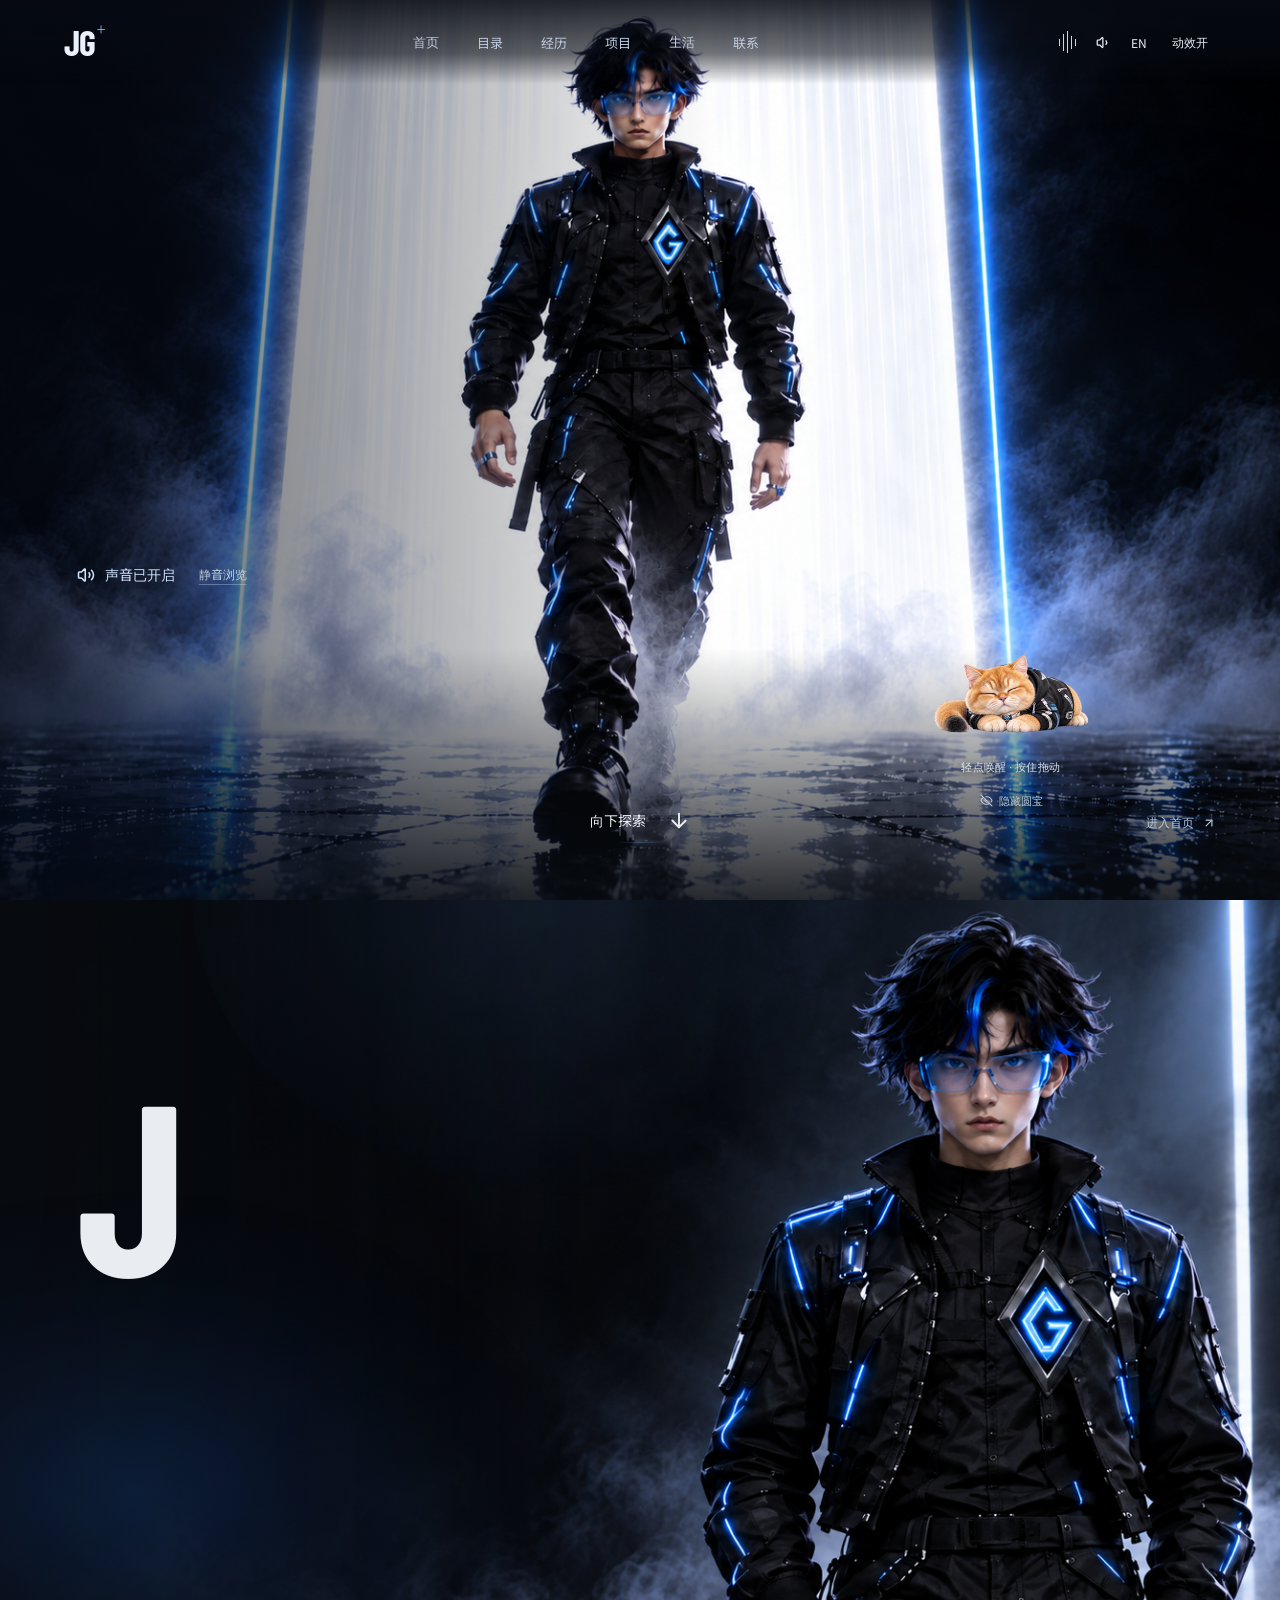
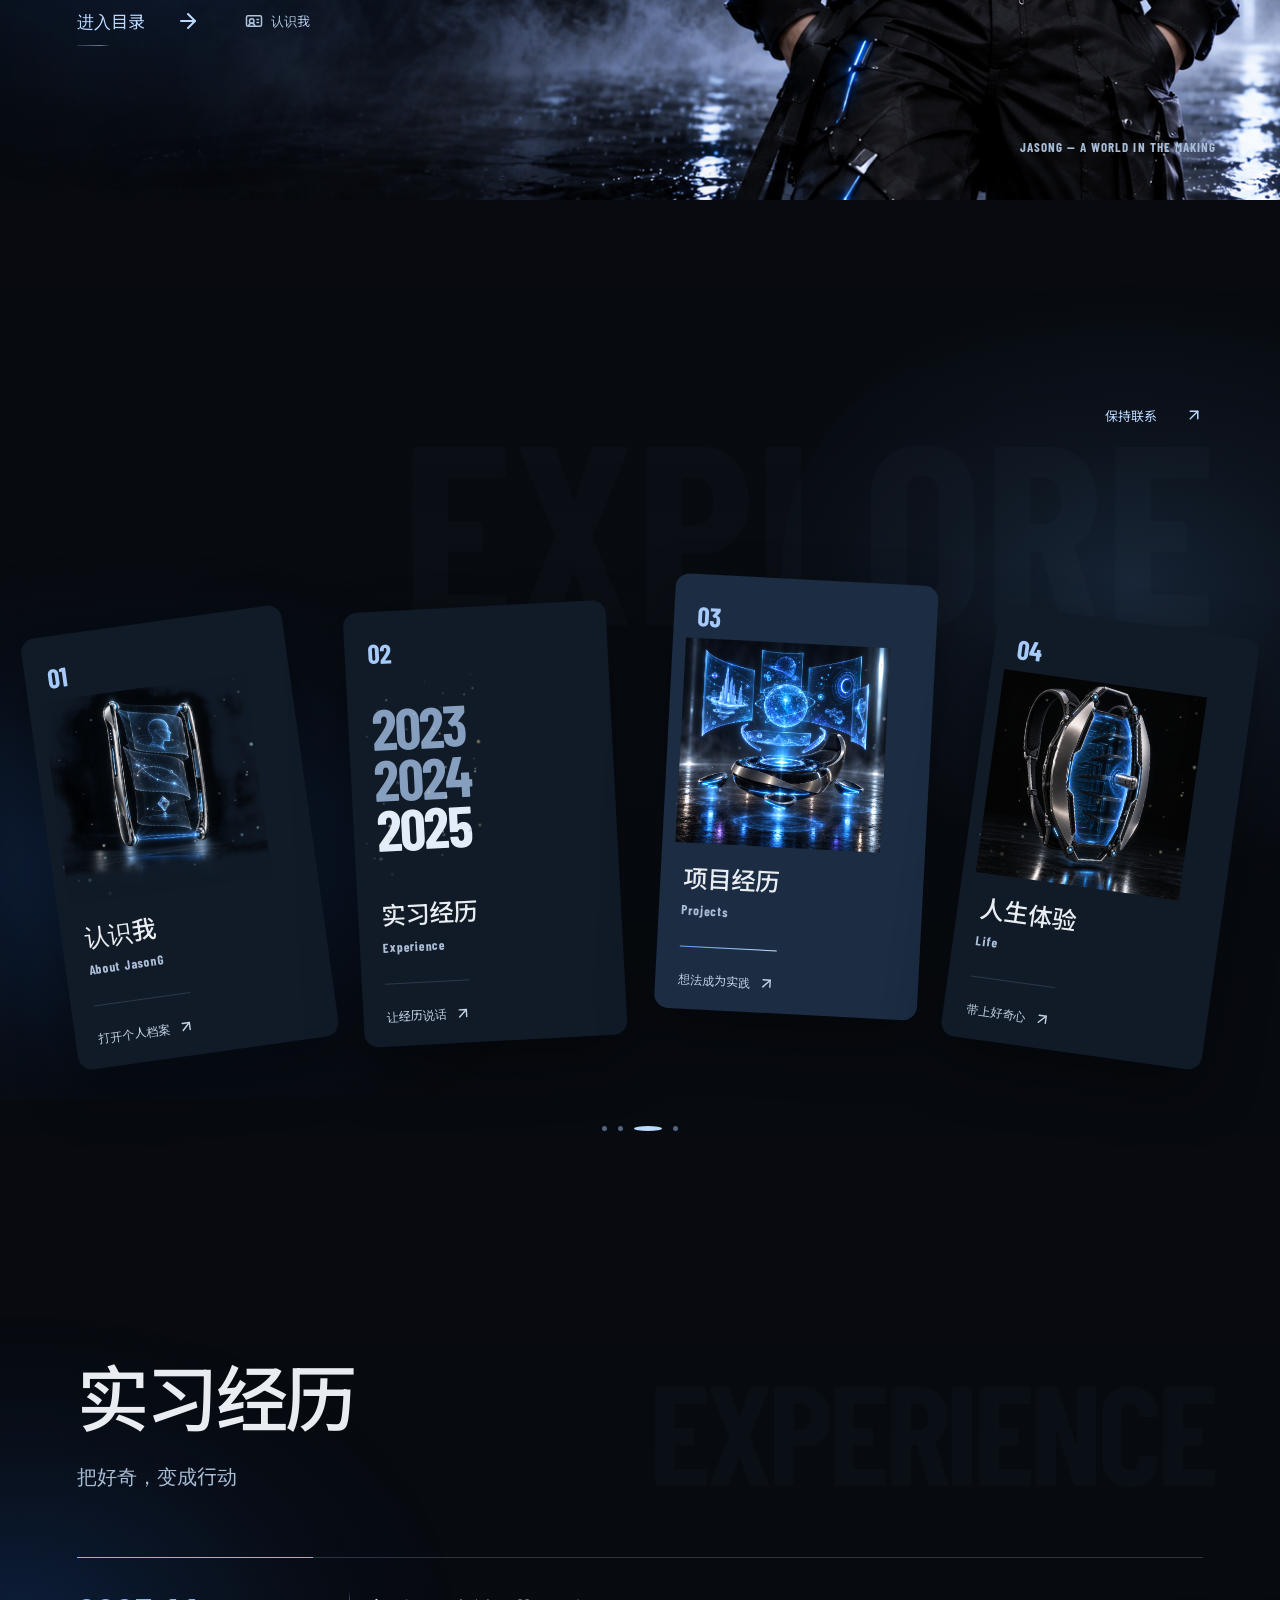
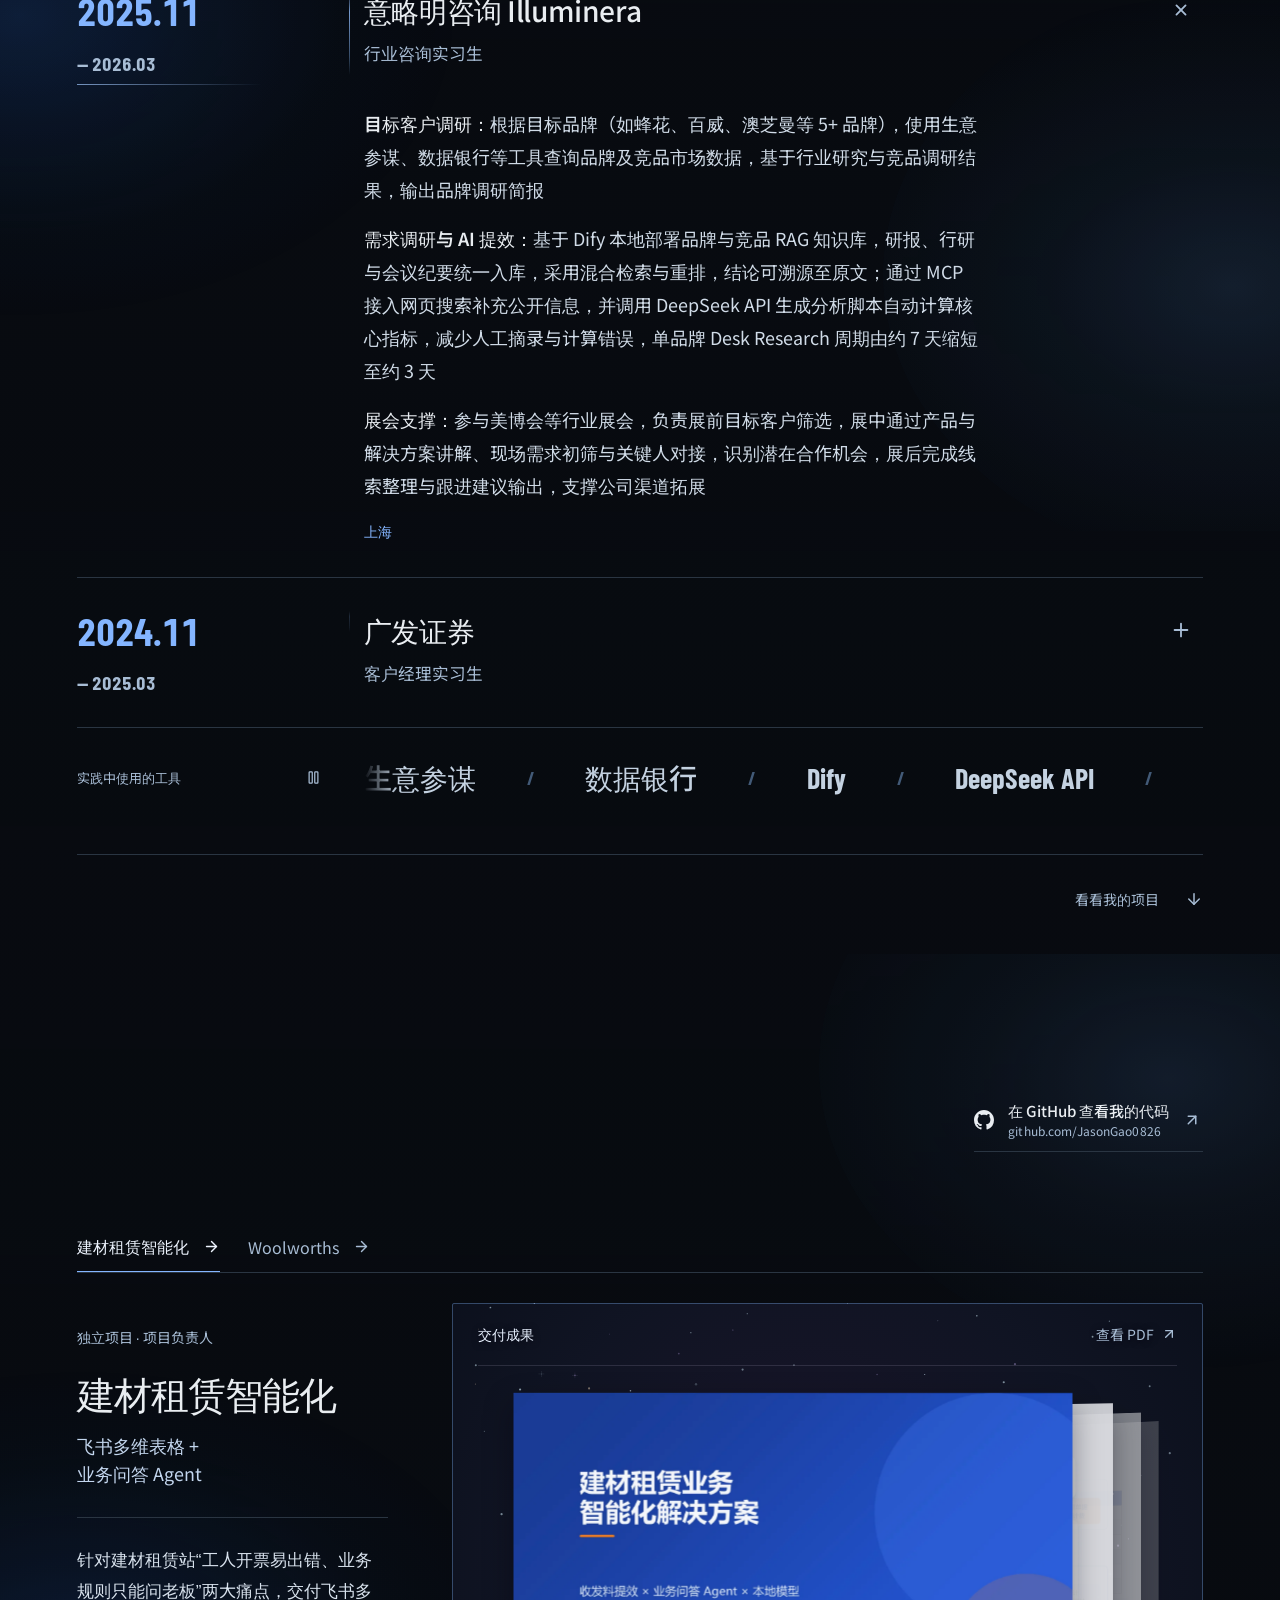
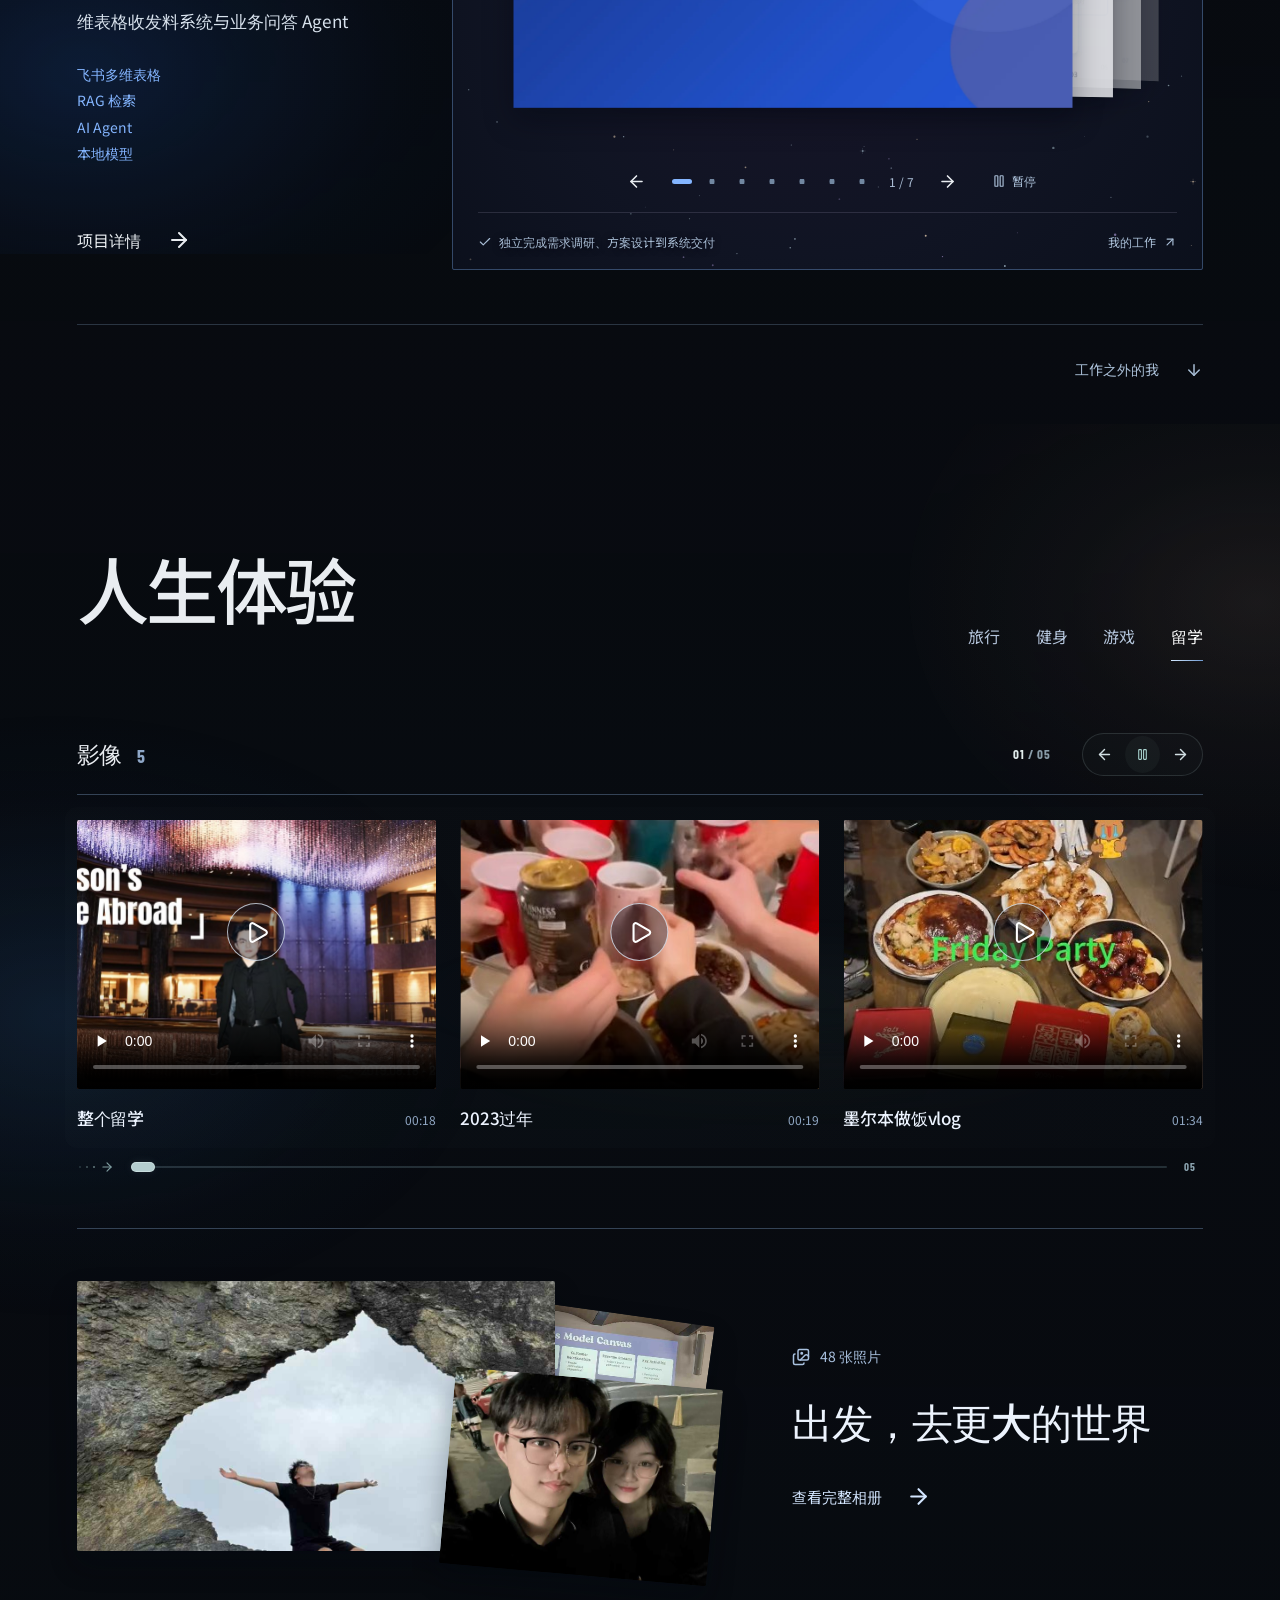
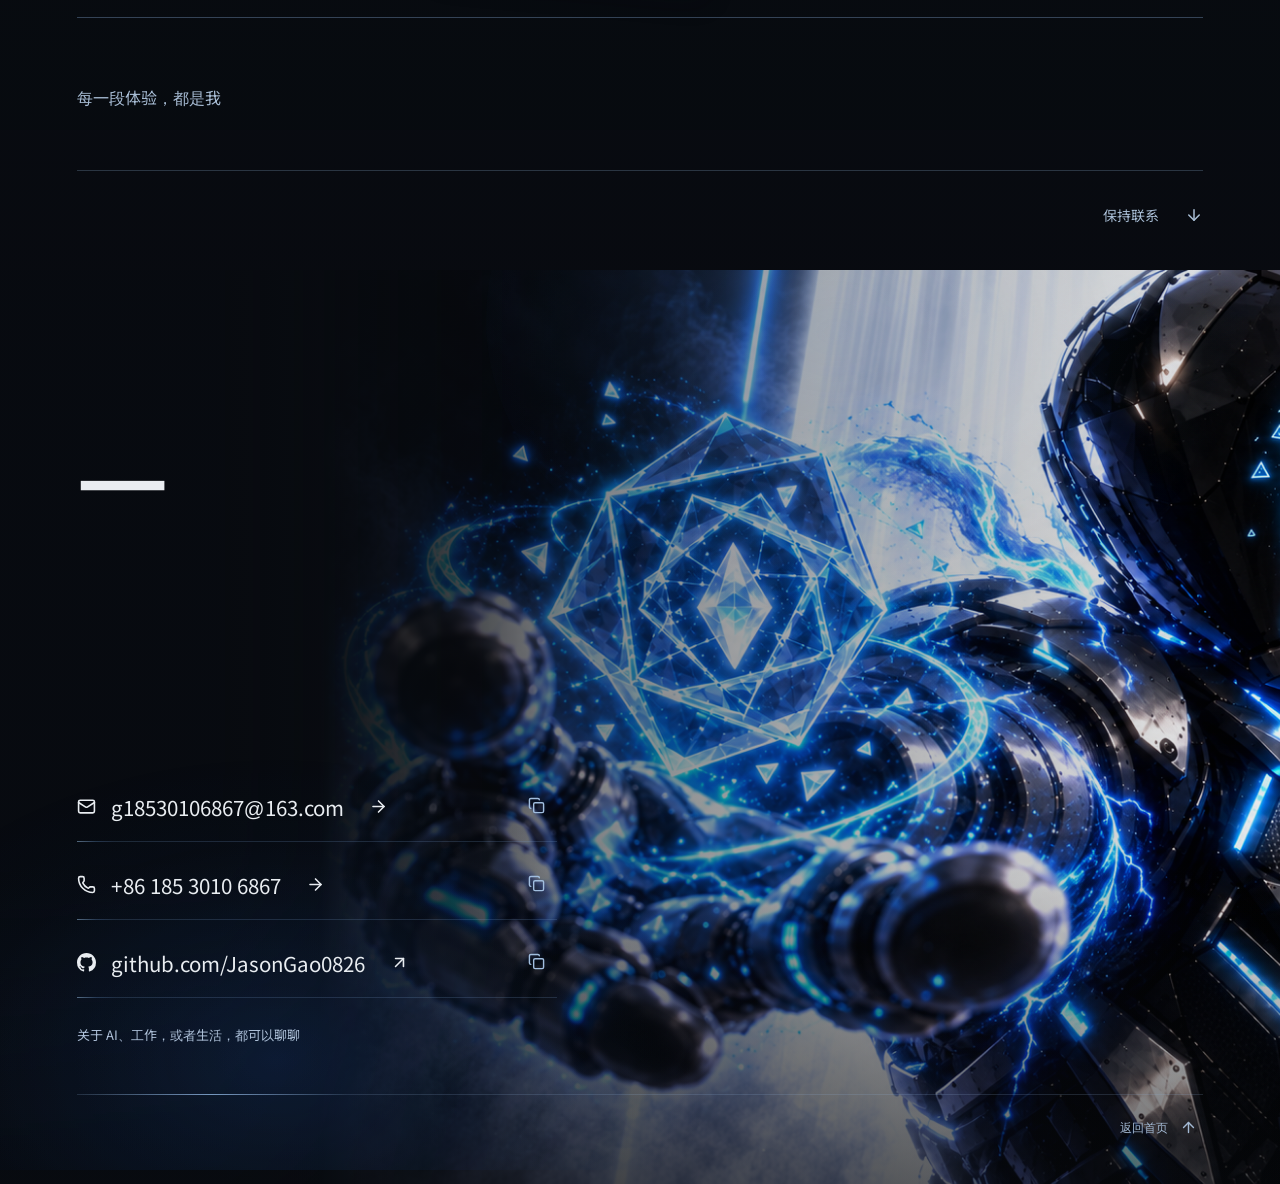
==== commit 301bee27: "Add rental-yard AI project, resume-based experience and GitHub links - Projects: building-materials " ====
--- a/index.html
+++ b/index.html
@@ -7,13 +7,13 @@
   <meta name="description" content="高瑞徽 JasonG 的个人世界。好奇心、执行力、勇气；关于 AI、真实实践与生活。" />
   <title>JasonG · 探索未来 AI 世界</title>
   <link rel="icon" type="image/svg+xml" href="assets/jasong-next/favicon.svg" />
-  <link rel="stylesheet" href="assets/jasong-app/app.css?v=224ad6211324cbd8" />
+  <link rel="stylesheet" href="assets/jasong-app/app.css?v=e6f1fc99fd1d397a" />
   <link rel="preload" as="image" href="assets/jasong-next/intro.png" />
   <style>body{margin:0;background:#080b10;color:#e9edf1}.initial-brand{height:100vh;display:grid;place-content:center;font:600 45px sans-serif;letter-spacing:-.03em}.no-script{padding:10vh 8vw;font:18px/1.8 sans-serif}.no-script a{color:#adcfff}</style>
 </head>
 <body>
   <div id="jasong-root"><div class="initial-brand" aria-label="正在打开 JasonG 的世界">JasonG</div></div>
   <noscript><div class="no-script"><h1>高瑞徽 / JasonG</h1><p>请启用 JavaScript 体验完整网站。<br/>Enable JavaScript to explore this site.</p><a href="mailto:g18530106867@163.com">g18530106867@163.com</a></div></noscript>
-  <script type="module" src="assets/jasong-app/app.js?v=224ad6211324cbd8"></script>
+  <script type="module" src="assets/jasong-app/app.js?v=e6f1fc99fd1d397a"></script>
 </body>
 </html>
--- a/assets/jasong-app/app.css
+++ b/assets/jasong-app/app.css
@@ -1,2 +1,2 @@
-.jg-draft-notice{z-index:130;color:#dce8f0;background:#101b25;border:1px solid #668291;border-radius:10px;align-items:center;gap:18px;max-width:calc(100vw - 32px);padding:11px 16px;font:13px/1.5 system-ui,sans-serif;display:flex;position:fixed;bottom:14px;left:50%;transform:translate(-50%);box-shadow:0 5px 24px #0005}.jg-draft-notice span{white-space:nowrap}.jg-draft-notice a{color:#c0e0ff;text-underline-offset:3px;white-space:nowrap;text-decoration:underline}.jg-draft-notice a:focus-visible{outline-offset:4px;outline:2px solid #fff}@media (width<=420px){.jg-draft-notice{gap:12px;padding:9px 12px;font-size:11px}}.jg-content-notes{z-index:2;overflow-wrap:anywhere;max-width:75ch;margin:32px 0;position:relative}.jg-content-notes article+article{margin-top:28px}.jg-content-notes h3{font:inherit;margin:0 0 10px;font-size:1.15em;font-weight:500;line-height:1.5}.jg-content-notes p{white-space:pre-wrap;color:inherit;margin:0;line-height:1.9}.jg-content-empty{color:var(--content-muted,#adc4de);font:inherit;overflow-wrap:anywhere;padding-block:30px;line-height:1.8}.jg-motion-sr-only{clip-path:inset(50%);white-space:nowrap;border:0;width:1px;height:1px;margin:-1px;padding:0;position:absolute;overflow:hidden}.jg-text-type{display:inline-grid;position:relative}.jg-text-type__measure,.jg-text-type__visible{grid-area:1/1}.jg-text-type__measure{visibility:hidden}.jg-text-type__measure *{visibility:hidden!important}.jg-title-write{vertical-align:baseline;max-width:100%}.jg-title-write>.jg-text-type__visible{position:absolute;inset:0}.jg-title-write>.jg-text-type__measure{grid-area:1/1}html .home-name>span.jg-title-write{display:inline-grid}.directory-heading #directory-title .jg-title-write,.directory-heading #directory-title .jg-title-write span{color:inherit}.directory-heading #directory-title .jg-title-write .title-second-line{color:#a5b6cb}.directory-values{color:#adbed2;margin:20px 0 0;font-size:clamp(12px,1.2vw,15px);line-height:1.8}.jg-title-write{text-align:start;direction:ltr}.jg-title-write>.jg-text-type__visible{text-wrap:wrap}@media (width<=600px){.directory-values{max-width:230px;margin-top:15px}}.jg-text-type__cursor{color:#82b7ff;margin-inline-start:.06em}.jg-text-type[data-typing=true] .jg-text-type__cursor{animation:.65s step-end infinite jg-type-blink}@keyframes jg-type-blink{0%,48%{opacity:1}49%,to{opacity:0}}.jg-masked-g{display:inline-grid;position:relative}.jg-masked-g__base,.jg-masked-g__texture{grid-area:1/1}.jg-masked-g__base{color:#a6bde6}.jg-masked-g__texture{-webkit-text-fill-color:transparent;color:#0000;pointer-events:none;background-image:linear-gradient(117deg,#0000 32%,#bad9ff 36%,#78b0fa 38%,#0000 42%),radial-gradient(at 71% 22%,#8dc6ff 0%,#2961b8 31%,#172c58 56%,#6ea4e7 79%,#b5d9ff 100%);background-position:12% 65%;background-size:240% 180%;-webkit-background-clip:text;background-clip:text}@supports not ((-webkit-background-clip:text) or (background-clip:text)){.jg-masked-g__texture{display:none}}.jg-ambient{pointer-events:none;-webkit-user-select:none;user-select:none;z-index:0;contain:layout paint;position:absolute;inset:0;overflow:hidden}.jg-ambient canvas{pointer-events:none;width:100%;height:100%;display:block}.jg-ambient--cursor{mix-blend-mode:screen}.jg-ambient--liquid{background:radial-gradient(at 7% 65%,#153a8026,#0000 42%),radial-gradient(at 98% 26%,#2155a01f,#0000 39%);-webkit-mask-image:radial-gradient(#0000 16%,#00000024 43%,#000 76%);mask-image:radial-gradient(#0000 16%,#00000024 43%,#000 76%)}.jg-ambient--liquid canvas{opacity:.52}.jg-scene-atmosphere{--jg-scene-strength:.82;--jg-cloud-x:-24%;--jg-cloud-y:27%;--jg-far-x:61%;--jg-far-y:-18%;--jg-cloud-color:41 111 225;--jg-far-color:96 156 230;--jg-cloud-delay:-3s;z-index:2;pointer-events:none;-webkit-user-select:none;user-select:none;opacity:var(--jg-scene-strength);position:absolute;inset:0;overflow:clip}.jg-scene-atmosphere__field{isolation:isolate;width:100%;height:100svh;max-height:1100px;position:sticky;top:0;overflow:clip}.jg-scene-atmosphere__cloud{background:radial-gradient(ellipse at 48% 51%, rgb(var(--jg-cloud-color) / 24%) 0%, rgb(var(--jg-cloud-color) / 12%) 24%, rgb(var(--jg-cloud-color) / 3%) 47%, transparent 68%);width:min(76vw,920px);height:min(72svh,720px);animation:16s ease-in-out infinite alternate jg-cloud-near;animation-delay:var(--jg-cloud-delay);transform-origin:40% 60%;border-radius:50%;animation-play-state:paused;display:block;position:absolute}.jg-scene-atmosphere__cloud--near{left:var(--jg-cloud-x);top:var(--jg-cloud-y)}.jg-scene-atmosphere__cloud--far{left:var(--jg-far-x);top:var(--jg-far-y);background:radial-gradient(ellipse at 44% 52%, rgb(var(--jg-far-color) / 17%) 0%, rgb(var(--jg-far-color) / 7%) 30%, transparent 69%);width:min(62vw,800px);height:min(67svh,620px);animation-name:jg-cloud-far;animation-duration:22s}.jg-scene-atmosphere[data-running=true] .jg-scene-atmosphere__cloud{will-change:transform, opacity;animation-play-state:running}.jg-scene-atmosphere[data-motion-enabled=false] .jg-scene-atmosphere__cloud{animation:none}.jg-scene-atmosphere .jg-ambient--liquid{background:0 0;-webkit-mask-image:radial-gradient(at 48% 48%,#0000002e 10%,#00000070 38%,#000 73%);mask-image:radial-gradient(at 48% 48%,#0000002e 10%,#00000070 38%,#000 73%)}.jg-scene-atmosphere .jg-ambient--liquid canvas{opacity:.72}.jg-scene-atmosphere .jg-ambient--cursor{z-index:1}.jg-scene-atmosphere[data-atmosphere-chapter=intro]{--jg-scene-strength:.28;--jg-cloud-y:48%;--jg-far-y:9%}.jg-scene-atmosphere[data-atmosphere-chapter=home]{--jg-scene-strength:.82;--jg-cloud-y:29%;--jg-far-x:15%;--jg-far-y:-34%}.jg-scene-atmosphere[data-atmosphere-chapter=home] .jg-scene-atmosphere__field{-webkit-mask-image:linear-gradient(90deg,#000 0 36%,#000000b3 48%,#0000 69%);mask-image:linear-gradient(90deg,#000 0 36%,#000000b3 48%,#0000 69%)}.jg-scene-atmosphere[data-atmosphere-chapter=directory]{--jg-scene-strength:1;--jg-cloud-y:37%;--jg-far-y:8%;--jg-cloud-delay:-7s}.jg-scene-atmosphere[data-atmosphere-chapter=experience]{--jg-cloud-x:-33%;--jg-cloud-y:6%;--jg-far-x:69%;--jg-far-y:38%;--jg-cloud-delay:-11s}.jg-scene-atmosphere[data-atmosphere-chapter=projects]{--jg-scene-strength:.76;--jg-cloud-x:-28%;--jg-cloud-y:43%;--jg-far-x:64%;--jg-far-y:-21%;--jg-cloud-delay:-5s}.jg-scene-atmosphere[data-atmosphere-chapter=life]{--jg-scene-strength:.74;--jg-cloud-color:55 117 186;--jg-far-color:169 135 111;--jg-cloud-x:-30%;--jg-cloud-y:29%;--jg-far-x:71%;--jg-far-y:-15%;--jg-cloud-delay:-9s}.jg-scene-atmosphere[data-atmosphere-chapter=contact]{--jg-scene-strength:.72;--jg-cloud-x:-13%;--jg-cloud-y:51%;--jg-far-x:38%;--jg-far-y:-28%;--jg-cloud-delay:-13s}.chapter:has(>.jg-scene-atmosphere)>:is(.content-section-inner,.contact-content,.contact-footer,.home-signature){z-index:3}.chapter:has(>.jg-scene-atmosphere)>.destination-indicators{z-index:3;position:relative}@keyframes jg-cloud-near{0%{opacity:.66;transform:translate(-3vw,5svh)rotate(-9deg)scale(.9,1.04)}to{opacity:1;transform:translate(11vw,-7svh)rotate(13deg)scale(1.12,.94)}}@keyframes jg-cloud-far{0%{opacity:.7;transform:translate(3vw,-5svh)rotate(12deg)scale(1.08,.9)}to{opacity:1;transform:translate(-12vw,9svh)rotate(-17deg)scale(.9,1.12)}}.jg-border-glow{--jg-edge:.6;--jg-edge-angle:120deg;isolation:isolate;position:relative}.jg-border-glow:after{content:"";border-radius:inherit;background:conic-gradient(from var(--jg-edge-angle), #a4ccff 0deg, #5095fc73 34deg, transparent 80deg, transparent 280deg, #5095fc73 326deg, #a4ccff 360deg);-webkit-mask-composite:xor;opacity:0;pointer-events:none;z-index:2;padding:1px;transition:opacity .18s ease-out;position:absolute;inset:-1px;-webkit-mask-image:linear-gradient(#fff 0 0),linear-gradient(#fff 0 0);mask-image:linear-gradient(#fff 0 0),linear-gradient(#fff 0 0);-webkit-mask-position:0 0,0 0;mask-position:0 0,0 0;-webkit-mask-size:auto,auto;mask-size:auto,auto;-webkit-mask-repeat:repeat,repeat;mask-repeat:repeat,repeat;-webkit-mask-clip:content-box,border-box;mask-clip:content-box,border-box;-webkit-mask-origin:content-box,border-box;mask-origin:content-box,border-box;-webkit-mask-composite:xor;mask-composite:exclude;-webkit-mask-source-type:auto,auto;mask-mode:match-source,match-source}.jg-border-glow:hover:after{opacity:var(--jg-edge)}.jg-border-glow:focus-within:after{opacity:1}[data-motion=off] .jg-border-glow:after{transition:none}[data-motion=off] .jg-border-glow:hover:after{opacity:.55}[data-motion=off] .jg-text-type__cursor{animation:none}@media (width<=767px),(pointer:coarse){.jg-ambient--cursor{display:none}.jg-ambient--liquid{opacity:.6}.jg-scene-atmosphere__cloud{background:radial-gradient(ellipse at 47% 50%, rgb(var(--jg-cloud-color) / 30%), rgb(var(--jg-cloud-color) / 12%) 30%, transparent 67%);width:110vw;height:63svh;animation-duration:12s}.jg-scene-atmosphere__cloud--far{background:radial-gradient(ellipse at 43% 54%, rgb(var(--jg-far-color) / 23%), rgb(var(--jg-far-color) / 9%) 28%, transparent 68%);width:95vw;height:58svh;animation-duration:15s}.jg-scene-atmosphere[data-atmosphere-chapter=home] .jg-scene-atmosphere__field{-webkit-mask-image:linear-gradient(#000 0 37%,#0000 58% 85%,#000000a6 100%);mask-image:linear-gradient(#000 0 37%,#0000 58% 85%,#000000a6 100%)}}.lp-static{width:280px;max-width:calc(100% - 22px);position:absolute;top:50%;left:50%;transform:translate(-50%,-45%)}.lp-static-card{z-index:1;color:#0c1825;background:#d4dfe8;border-radius:14px;padding:16px;position:relative;overflow:hidden;box-shadow:0 24px 44px #00000059}.lp-static-strap{color:#a8c9f7;writing-mode:vertical-rl;letter-spacing:.14em;text-indent:20px;text-align:right;background:#1b2a3b;width:36px;height:220px;padding-top:42px;font-size:12px;font-weight:600;position:absolute;bottom:calc(100% - 4px);left:calc(50% - 18px);overflow:hidden}.lp-static-clip{z-index:3;background:#1c2937;border:5px solid #82909e;border-radius:5px;width:44px;height:36px;position:absolute;top:-20px;left:calc(50% - 22px)}.lp-card-brand{justify-content:space-between;align-items:center;margin-bottom:13px;display:flex}.lp-card-brand b{font-family:Barlow,sans-serif;font-size:25px;line-height:1}.lp-card-brand span{font-size:9px}.lp-card-portrait,.lp-portrait-fallback{object-fit:cover;object-position:center 20%;width:100%;height:218px;display:block}.lp-portrait-fallback{color:#b1d1ff;background:#263548;place-items:center;font-size:88px;display:grid}.lp-card-name{gap:4px;margin-top:17px;display:grid}.lp-card-name span{font-size:24px;font-weight:600;line-height:1.3}.lp-card-name strong{font-family:Barlow,sans-serif;font-size:34px;font-weight:700;line-height:1.1}.lp-card-id{color:#36516d;letter-spacing:.1em;margin-top:13px;font-size:10px;display:block}.lp-card-values{border-top:1px solid #9bacbc;margin:16px 0 1px;padding-top:12px;font-size:11px;line-height:1.5}.jg-particles{pointer-events:none;-webkit-user-select:none;user-select:none;contain:strict;z-index:1;position:absolute;inset:0;overflow:hidden;-webkit-mask-image:linear-gradient(#0000,#000 12% 86%,#0000);mask-image:linear-gradient(#0000,#000 12% 86%,#0000)}.jg-particles canvas{pointer-events:none;width:100%;height:100%;display:block;position:absolute;inset:0}.jg-particles__still{opacity:.8}.jg-particles[data-rendering=webgl] .jg-particles__still{opacity:0}.jg-particles__live{opacity:.9}.home-lanyard{z-index:55;pointer-events:none;isolation:isolate;clip-path:inset(var(--hl-nav-height) 0 0 0);position:fixed;inset:0;overflow:clip}.home-lanyard[hidden]{display:none}.home-lanyard canvas{pointer-events:none;width:100%;height:100%;display:block}.hl-pull-target{cursor:grab;pointer-events:auto;touch-action:none;-webkit-user-select:none;user-select:none;transform-origin:0 0;background:0 0;border:0;border-radius:10px;min-height:0;padding:0;position:absolute;top:0;left:0}.home-lanyard[data-dragging=true] .hl-pull-target{cursor:grabbing}.hl-pull-target:focus-visible{outline-offset:-3px;outline:2px solid #b3d5ff}.hl-hint{left:var(--hl-hint-x);top:var(--hl-hint-y);pointer-events:auto;color:#bdccdc;text-shadow:0 2px 8px #000;background:0 0;align-items:center;gap:6px;width:max-content;min-height:42px;padding:0 4px;font-size:11px;display:flex;position:absolute}.hl-hint:hover{color:#f0f4f8}.hl-actions{pointer-events:none;justify-content:space-between;align-items:center;gap:18px;width:200px;display:flex;position:absolute;top:0;left:0}.hl-actions[hidden]{display:none}.hl-actions button{pointer-events:auto;color:#d5e5f7;white-space:nowrap;text-shadow:0 2px 10px #03070c;background:0 0;border-bottom:1px solid #9db5d470;align-items:center;gap:6px;min-height:44px;padding:4px 3px;font-size:12px;display:flex}.hl-actions button:hover{color:#fff;border-color:#b3d5ff}.hl-hint:focus-visible,.hl-actions button:focus-visible{outline-offset:4px;outline:2px solid #b3d5ff}.hl-fallback{width:var(--hl-card-width);height:var(--hl-card-height);transform:translate3d(var(--hl-fallback-x),var(--hl-fallback-y),0);pointer-events:none;position:absolute;top:0;left:0}.home-lanyard .lp-static{width:100%;max-width:none;height:100%;position:relative;top:auto;left:auto;transform:none}.home-lanyard .lp-static-card{border-radius:10px;height:100%;padding:10px;overflow:hidden;box-shadow:8px 18px 28px #0009}.home-lanyard .lp-static-strap{text-indent:8px;width:15px;height:700px;padding:0;font-size:7px;left:calc(50% - 7.5px)}.home-lanyard .lp-static-clip{border-width:3px;border-radius:3px;width:25px;height:21px;top:-12px;left:calc(50% - 12.5px)}.home-lanyard .lp-card-brand{margin-bottom:8px}.home-lanyard .lp-card-brand b{font-size:18px}.home-lanyard .lp-card-brand span{font-size:6px}.home-lanyard .lp-card-portrait,.home-lanyard .lp-portrait-fallback{height:calc(var(--hl-card-height)*.48)}.home-lanyard .lp-card-name{gap:2px;margin-top:8px}.home-lanyard .lp-card-name span{font-size:15px;line-height:1.15}.home-lanyard .lp-card-name strong{font-size:22px;line-height:1.05}.home-lanyard .lp-card-id{margin-top:5px;font-size:6.5px}.home-lanyard .lp-card-values{margin-top:7px;padding-top:6px;font-size:7px}@media (width<=600px){.hl-hint{gap:3px;font-size:10px}.home-lanyard .lp-card-brand{margin-bottom:5px}.home-lanyard .lp-card-brand b{font-size:16px}.home-lanyard .lp-card-name{margin-top:6px}.home-lanyard .lp-card-name strong{font-size:20px}}@media (width<=360px){.hl-hint{gap:2px;font-size:9px}}.site-nav .pill-nav{isolation:isolate;position:relative}.site-nav .nav-current-pill{z-index:-1;width:var(--nav-pill-width,0px);transform:translateX(var(--nav-pill-x,0px));opacity:0;pointer-events:none;background:linear-gradient(140deg,#6c9dda25,#192c461c);border:1px solid #83b6ff42;border-radius:24px;transition:transform .46s cubic-bezier(.16,1,.3,1),width .4s cubic-bezier(.16,1,.3,1),opacity .18s;position:absolute;top:1px;bottom:1px;left:0;overflow:hidden}.site-nav .nav-current-pill[data-ready=true]{opacity:1}.site-nav .nav-current-pill:after{content:"";opacity:.8;background:linear-gradient(90deg,#0000,#b9d9ff,#0000);height:1px;position:absolute;top:0;left:14%;right:14%}.site-nav .pill-nav a{transition:color .18s}.site-nav .pill-nav a:before{opacity:0;background:#8dbafb15;border-radius:24px;height:auto;transition:opacity .18s;inset:0;transform:none}.site-nav .pill-nav a:hover:before,.site-nav .pill-nav a:focus-visible:before{opacity:1;transform:none}.site-nav .pill-nav a:hover,.site-nav .pill-nav a:focus-visible{color:#f0f6ff}.site-nav .pill-nav a[aria-current]:after{display:none}.site-nav .pill-nav a>span{transition:transform .26s cubic-bezier(.16,1,.3,1);display:block}.site-nav[data-nav-motion=running] .pill-nav a:hover>span{transform:translateY(-1px)}.site-nav .nav-actions>button,.site-nav .volume-popover summary{border-radius:8px;transition:color .16s,background-color .16s;position:relative}.site-nav .nav-actions>button:hover,.site-nav .nav-actions>button:focus-visible,.site-nav .volume-popover summary:hover{color:#d2e6ff;background:#79a8e213}.site-nav .site-brand .brand-spark{transform-origin:50%;transition:transform .4s cubic-bezier(.16,1,.3,1),color .2s}.site-nav[data-nav-motion=running] .site-brand:is(:hover,:focus-visible) .brand-spark{color:#e0efff;transform:rotate(90deg)}.site-nav[data-nav-motion=paused] .nav-current-pill{transition:none}.site-nav[data-nav-motion=paused] .sound-wave i{animation-play-state:paused}.intro-sound-entry{letter-spacing:normal;max-width:100%;margin-top:28px;font-size:14px;line-height:1.55}.intro-sound-actions{flex-wrap:wrap;align-items:center;gap:4px 24px;display:flex}.intro-sound-start,.intro-sound-ready{text-align:left;min-height:46px;color:var(--text);align-items:center;gap:10px;display:inline-flex}.intro-sound-start{border-bottom:1px solid #a8cbed70;padding:8px 0;transition:color .18s,border-color .18s;position:relative}.intro-sound-start>svg{flex-shrink:0}.intro-sound-start>svg:last-child{color:var(--content-blue,var(--blue));transition:transform .22s var(--ease)}.intro-sound-start:is(:hover,:focus-visible){color:#fff;border-color:#d2e6ff}.intro-sound-start:is(:hover,:focus-visible)>svg:last-child{transform:translate(2px,-2px)}.intro-sound-start:disabled{cursor:wait;color:var(--muted)}.intro-sound-ready{color:#d2e6ff}.intro-sound-quiet{color:#c3d0de;text-underline-offset:5px;min-height:44px;padding:8px 0;font-size:12px;-webkit-text-decoration:underline #c3d0de60;text-decoration:underline #c3d0de60;transition:color .18s}.intro-sound-quiet:is(:hover,:focus-visible){color:#fff}.intro-sound-feedback{color:#d7e3ef;max-width:35ch;min-height:20px;margin-top:6px;font-size:12px;display:block}@media (width<=600px){.intro-sound-entry{margin-top:22px;font-size:13px}.intro-sound-actions{flex-direction:column;align-items:flex-start;gap:0}.intro-sound-start{gap:8px;max-width:100%}}.intro-section .intro-film-track{z-index:3;pointer-events:none;background:#9eb8da21;height:1px;position:absolute;bottom:3.6%;left:6%;right:6%}.intro-section .intro-film-track>span{transform-origin:0;background:linear-gradient(90deg,#446996,#b7d7ff);width:100%;height:1px;transition:transform .25s linear;display:block}.intro-section .intro-next{isolation:isolate}.intro-section .intro-next:before{content:"";opacity:.55;background:linear-gradient(90deg,#0000,#83baff82,#0000);height:1px;transition:transform .3s cubic-bezier(.16,1,.3,1),opacity .25s;position:absolute;bottom:3px;left:14px;right:14px;transform:scaleX(.45)}.intro-section .intro-next:is(:hover,:focus-visible):before{opacity:1;transform:scaleX(1)}.intro-section .intro-next svg{animation:2.8s cubic-bezier(.45,0,.55,1) infinite hero-descend}.intro-section[data-hero-motion=paused] .intro-next svg{animation-play-state:paused}.intro-section .intro-film-controls button{transition:color .18s;position:relative}.intro-section .intro-film-controls button:after{content:"";transform-origin:0;background:#9ecbff80;height:1px;transition:transform .22s;position:absolute;bottom:5px;left:0;right:0;transform:scaleX(0)}.intro-section .intro-film-controls button:is(:hover,:focus-visible){color:#eef6ff}.intro-section .intro-film-controls button:is(:hover,:focus-visible):after{transform:scaleX(1)}.home-section .home-material-light{z-index:2;pointer-events:none;mix-blend-mode:screen;contain:paint;position:absolute;inset:0 0 0 38%;overflow:hidden;-webkit-mask-image:linear-gradient(90deg,#0000,#000 30% 82%,#0000);mask-image:linear-gradient(90deg,#0000,#000 30% 82%,#0000)}.home-section .home-material-light:before{content:"";opacity:0;background:linear-gradient(114deg,#0000 39%,#9bceff0a 44%,#88baff13 48%,#9acbff07 51%,#0000 58%);animation:13s cubic-bezier(.4,0,.2,1) infinite hero-material-pass;position:absolute;inset:-25% -60%}.home-section[data-hero-motion=paused] .home-material-light:before{animation-play-state:paused}.home-section .home-entry{gap:22px;position:relative}.home-section .home-entry:after{content:"";transform-origin:0;opacity:.48;background:linear-gradient(90deg,#7faef770,#d1e6ff 72%,#0000);height:1px;transition:transform .35s cubic-bezier(.16,1,.3,1),opacity .2s;position:absolute;bottom:2px;left:0;right:0;transform:scaleX(.25)}.home-section .home-entry:is(:hover,:focus-visible):after{opacity:1;transform:scaleX(1)}.home-section .home-entry-direction{place-items:center;width:42px;height:30px;display:grid;position:relative;overflow:hidden}.home-section .home-entry-direction:before{content:"";opacity:0;background:linear-gradient(90deg,#0000,#a7ccff);width:22px;height:1px;transition:transform .35s cubic-bezier(.16,1,.3,1),opacity .22s;position:absolute;right:20px;transform:translate(-15px)}.home-section .home-entry:is(:hover,:focus-visible) .home-entry-direction:before{opacity:.8;transform:translate(0)}.home-section .home-entry:is(:hover,:focus-visible) svg{transform:translate(8px)}.home-section .profile-link{transition:color .18s;position:relative}.home-section .profile-link svg{transition:transform .28s cubic-bezier(.16,1,.3,1)}.home-section .profile-link:is(:hover,:focus-visible){color:#ebf5ff}.home-section[data-hero-motion=running] .profile-link:is(:hover,:focus-visible) svg{transform:rotate(-8deg)}.directory-section .destination-art{isolation:isolate;position:relative;overflow:hidden}.directory-section .destination-art img{transition:transform .55s cubic-bezier(.16,1,.3,1),filter .42s;transform:scale(.98)}.directory-section .destination-shell.selected .destination-art img{filter:brightness(1.08)}.directory-section[data-hero-motion=running] .destination-shell:is(:hover,:focus-within) .destination-art img{transform:scale(1.035)translateY(-3px)}.directory-section .destination-material{pointer-events:none;mix-blend-mode:screen;opacity:0;background:linear-gradient(115deg,#0000 35%,#b3d9ff14 49%,#0000 59%);position:absolute;inset:0;transform:translate(-105%)}.directory-section[data-hero-motion=running] .destination-shell.selected .destination-material{animation:1.2s cubic-bezier(.16,1,.3,1) both destination-material-pass}.directory-section .destination-bottom{position:relative}.directory-section .destination-bottom:before{content:"";transform-origin:0;background:linear-gradient(90deg,#5e99f1,#c1dfff);height:1px;transition:transform .42s cubic-bezier(.16,1,.3,1);position:absolute;top:-1px;left:0;right:0;transform:scaleX(0)}.directory-section .destination-shell.selected .destination-bottom:before{transform:scaleX(1)}.directory-section .destination-bottom svg{transition:transform .35s cubic-bezier(.16,1,.3,1)}.directory-section[data-hero-motion=running] .destination-shell.selected .destination-bottom svg{transform:translate(3px,-3px)}.directory-section .year-sculpture>span,.directory-section .year-sculpture>em{transition:transform .38s cubic-bezier(.16,1,.3,1),color .28s;display:block}.directory-section[data-hero-motion=running] .selected .year-sculpture>span:first-child{transform:translate(6px)}.directory-section[data-hero-motion=running] .selected .year-sculpture>span:nth-child(2){transition-delay:40ms;transform:translate(12px)}.directory-section[data-hero-motion=running] .selected .year-sculpture>em{transition-delay:80ms;transform:translate(18px)}.directory-section .destination-indicators i{transition:width .32s cubic-bezier(.16,1,.3,1),background-color .2s}.directory-section .destination-indicators i.active{width:28px}.directory-section[data-hero-motion=paused] .destination-material{animation-play-state:paused}@keyframes hero-descend{0%,to{opacity:.65;transform:translateY(-3px)}45%{opacity:1;transform:translateY(5px)}}@keyframes hero-material-pass{0%,13%{opacity:0;transform:translate(-30%)}25%{opacity:.65}58%{opacity:0;transform:translate(27%)}to{opacity:0;transform:translate(27%)}}@keyframes destination-material-pass{0%{opacity:0;transform:translate(-100%)}24%{opacity:1}to{opacity:0;transform:translate(100%)}}html[data-motion=off] .home-section .home-art,html[data-motion=off] .home-section .home-name>span:first-child,html[data-motion=off] .home-section .home-links{clip-path:none!important}html[data-motion=off] .home-section .home-material-light,html[data-motion=off] .directory-section .destination-material{display:none}html[data-motion=off] .home-section .home-entry svg,html[data-motion=off] .site-nav .brand-spark,html[data-motion=off] .directory-section .destination-art img{transform:none}html[data-motion=off] .directory-section .destination-0:is(:hover,:focus-within){transform:rotate(-8deg)translateY(12px)}html[data-motion=off] .directory-section .destination-1:is(:hover,:focus-within){transform:rotate(-3deg)}html[data-motion=off] .directory-section .destination-2:is(:hover,:focus-within){transform:rotate(3deg)translateY(-27px)}html[data-motion=off] .directory-section .destination-3:is(:hover,:focus-within){transform:rotate(8deg)translateY(12px)}html[data-motion=off] .directory-section .destination-indicators i.active{width:5px}@media (prefers-reduced-motion:reduce){html:not([data-motion-policy=manual]) .home-material-light,html:not([data-motion-policy=manual]) .destination-material{display:none}html:not([data-motion-policy=manual]) .intro-section .intro-next svg{animation:none}html:not([data-motion-policy=manual]) .site-nav .nav-current-pill{transition:none}}@media (width<=600px){.intro-section .intro-film-track{bottom:4%;left:8%;right:7%}.intro-section .intro-next:before{left:0;right:0}.home-section .home-material-light{inset:34% 0 0}.home-section .home-entry{gap:16px}.home-section .home-entry-direction{width:34px}.directory-section .destination-art img{transform:none}.directory-section .destination-material{opacity:.55}}.experience-section,.projects-section,.life-section{--content-ink:#e9edf1;--content-muted:#a8bdd5;--content-blue:#84b5ff;--content-rule:#2a3542;min-height:100svh;color:var(--content-ink);isolation:isolate;background:#0b1017;padding:clamp(100px,10vw,160px) clamp(22px,6vw,112px) 32px;scroll-margin-top:0;position:relative}.content-section-inner{width:min(100%,1440px);margin-inline:auto;position:relative}.content-section-heading{margin-bottom:clamp(34px,5vw,68px);position:relative}.content-section-heading h2{font-family:var(--font-display,Barlow),Jason,"Microsoft YaHei",sans-serif;letter-spacing:-.035em;text-wrap:balance;margin:0;font-size:clamp(42px,5.65vw,84px);font-weight:600;line-height:1.06}.content-section-heading p{color:var(--content-muted);margin:24px 0 0;font-size:clamp(16px,1.55vw,23px);line-height:1.6}.content-chapter-end{border-top:1px solid var(--content-rule);justify-content:flex-end;margin-top:54px;padding-top:22px;display:flex}.content-chapter-end button,.content-text-link{color:var(--content-ink);font:inherit;cursor:pointer;text-align:left;background:0 0;border:0;align-items:center;gap:26px;padding:12px 0;line-height:1.5;display:inline-flex}.content-chapter-end button{color:var(--content-muted);font-size:14px}.content-chapter-end button:hover,.content-text-link:hover{color:var(--content-blue)}.content-text-link svg{transition:transform .28s cubic-bezier(.16,1,.3,1)}.content-text-link:hover svg{transform:translate(5px)}.content-icon-button{width:44px;height:44px;color:inherit;cursor:pointer;background:0 0;border:1px solid #0000;border-radius:50%;flex:none;justify-content:center;align-items:center;padding:0;display:inline-flex}.content-icon-button:hover{border-color:var(--content-rule,#354454);color:var(--content-blue,#84b5ff);background:#ffffff0b}.experience-section :focus-visible,.projects-section :focus-visible,.life-section :focus-visible,.content-reader-dialog :focus-visible{outline:2px solid var(--content-blue,#84b5ff);outline-offset:5px}.experience-heading{padding-bottom:2px}.experience-display-word{font-family:var(--font-display,Barlow),Jason,"Microsoft YaHei",sans-serif;color:#8baad308;pointer-events:none;z-index:-1;letter-spacing:-.035em;font-size:clamp(70px,11vw,165px);font-weight:700;line-height:1;position:absolute;bottom:-7px;right:-1%}.experience-timeline{border-top:1px solid var(--content-rule)}.experience-entry{border-bottom:1px solid var(--content-rule);position:relative}.experience-entry summary{cursor:pointer;grid-template-columns:minmax(160px,23%) 1fr 44px;align-items:start;gap:28px;padding:34px 0;list-style:none;display:grid}.experience-entry summary::-webkit-details-marker{display:none}.experience-date{color:var(--content-blue);font-family:var(--font-display,Barlow),Jason,"Microsoft YaHei",sans-serif;font-variant-numeric:tabular-nums;font-size:clamp(28px,3vw,43px);font-weight:600;line-height:1}.experience-date small{color:var(--content-muted);margin-top:23px;font-size:clamp(17px,1.5vw,22px);display:block}.experience-company strong{letter-spacing:-.015em;overflow-wrap:anywhere;font-size:clamp(23px,2.2vw,33px);font-weight:500;line-height:1.3;display:block}.experience-company>span{color:var(--content-muted);margin-top:12px;font-size:clamp(15px,1.3vw,19px);line-height:1.5;display:block}.experience-toggle{color:var(--content-muted);justify-content:center;align-items:center;width:44px;height:36px;display:flex}.experience-toggle svg{transition:transform .35s cubic-bezier(.16,1,.3,1)}.experience-entry[open] .experience-toggle svg{transform:rotate(45deg)}.experience-entry[open]:before{content:"";background:var(--content-blue);width:21%;height:1px;position:absolute;top:-1px;left:0}.experience-entry summary:hover .experience-company strong{color:var(--content-blue)}.experience-description{max-width:830px;margin-left:calc(23% + 28px);padding:0 72px 32px 0;font-size:clamp(16px,1.4vw,20px);line-height:1.85}.experience-description p{color:#d1dce8;max-width:62ch;margin:0}.experience-location{color:var(--content-blue);margin-top:17px;font-size:14px;display:block}.practice-tools{grid-template-columns:23% minmax(0,1fr);align-items:center;gap:28px;padding:28px 0 0;display:grid}.practice-tools-label{color:var(--content-muted);justify-content:space-between;align-items:center;gap:8px;display:flex}.practice-tools-label p{margin:0;font-size:13px;line-height:1.5}.practice-tools-viewport{overflow:hidden;-webkit-mask-image:linear-gradient(90deg,#0000,#000 4% 96%,#0000);mask-image:linear-gradient(90deg,#0000,#000 4% 96%,#0000)}.practice-tools-track{width:max-content;animation:32s linear infinite paused content-tools-loop;display:flex}.practice-tools-track ul{gap:clamp(24px,4vw,64px);margin:0;padding:0 clamp(24px,4vw,64px) 0 0;list-style:none;display:flex}.practice-tools-track li{font-family:var(--font-display,Barlow),Jason,"Microsoft YaHei",sans-serif;white-space:nowrap;color:#c4d2e1;align-items:center;gap:clamp(24px,4vw,64px);font-size:clamp(20px,2.2vw,30px);font-weight:500;display:flex}.practice-tools-track li span{color:#425a77;font-size:18px;font-weight:300}.practice-tools[data-running=true] .practice-tools-track{animation-play-state:running}.practice-tools:hover .practice-tools-track,.practice-tools:focus-within .practice-tools-track{animation-play-state:paused}@keyframes content-tools-loop{to{transform:translate(-50%)}}.projects-section{background:#0a0f15}.projects-composition{grid-template-columns:minmax(220px,.83fr) minmax(0,2fr);align-items:stretch;gap:clamp(36px,5vw,80px);display:grid}.projects-index{flex-direction:column;align-items:flex-start;min-width:0;padding:24px 0 6px;display:flex}.project-kind{color:var(--content-muted);margin:0 0 23px;font-size:14px}.projects-index h3{letter-spacing:-.025em;overflow-wrap:anywhere;margin:0 0 19px;font-size:clamp(30px,3vw,44px);font-weight:500;line-height:1.1}.project-subject{color:#c3d6ee;border-bottom:1px solid var(--content-rule);white-space:pre-line;overflow-wrap:anywhere;width:100%;margin:0 0 26px;padding-bottom:29px;font-size:clamp(16px,1.4vw,20px);line-height:1.55}.project-summary{color:#d8e2ed;max-width:42ch;margin:0 0 24px;font-size:clamp(16px,1.34vw,19px);line-height:1.8}.project-topics{color:var(--content-blue);margin:0 0 36px;padding:0;font-size:14px;line-height:1.9;list-style:none}.project-details-link{margin-top:auto}.project-preview{background:#161f2a;min-width:0;padding:0 26px;position:relative;overflow:hidden}.project-preview--galaxy{isolation:isolate;background:#100f1c}.project-preview--galaxy>.project-preview-toolbar,.project-preview--galaxy>.project-depth-carousel,.project-preview--galaxy>.project-preview-footer{z-index:1;position:relative}.project-preview--galaxy>.project-preview-toolbar,.project-preview--galaxy>.project-preview-footer{text-shadow:0 1px 7px #080712;border-color:#b2a9c82d}.project-preview-toolbar{border-bottom:1px solid #344353;justify-content:space-between;align-items:center;gap:18px;min-height:63px;font-size:14px;display:flex}.project-preview-toolbar>span{color:#e8f1ff}.project-preview-toolbar a,.project-preview-footer button{color:var(--content-muted);min-height:44px;font:inherit;cursor:pointer;background:0 0;border:0;align-items:center;gap:7px;padding:0;text-decoration:none;display:inline-flex}.project-preview-toolbar a:hover,.project-preview-footer button:hover{color:var(--content-blue)}.project-depth-carousel{position:relative}.project-depth-stage{perspective:1500px;touch-action:pan-y;height:clamp(340px,35.3vw,505px);position:relative}.project-depth-card{cursor:pointer;width:clamp(190px,24vw,350px);height:90%;transform:translate(-50%,-50%) translateX(calc(var(--depth)*120px)) translateZ(calc(var(--depth)*-170px)) rotateY(calc(var(--depth)*-12deg));transform-origin:50%;filter:brightness(calc(1 - var(--depth)*.1));color:#e9edf1;background:#fff;border:0;border-radius:1px;padding:0;transition:transform .7s cubic-bezier(.16,1,.3,1),filter .7s cubic-bezier(.16,1,.3,1);position:absolute;top:48%;left:40%;box-shadow:0 12px 30px #02060e66}.project-depth-card[data-depth="0"]{cursor:zoom-in}.project-depth-card img{object-fit:contain;pointer-events:none;background:#fff;width:100%;height:100%;display:block}.project-depth-card-caption{text-align:left;opacity:0;background:#101b2af2;justify-content:space-between;align-items:center;gap:8px;padding:12px 14px;font-size:12px;line-height:1.4;transition:opacity .2s;display:flex;position:absolute;inset:auto 0 0}.project-depth-card[data-depth="0"]:hover .project-depth-card-caption,.project-depth-card:focus-visible .project-depth-card-caption{opacity:1}.project-preview-controls{justify-content:center;align-items:center;gap:8px;min-height:62px;display:flex}.project-carousel-dots{display:flex}.project-carousel-dot{cursor:pointer;min-width:30px;min-height:44px;color:inherit;background:0 0;border:0;place-items:center;padding:0;display:grid}.project-carousel-dot span{background:#7187a1;border-radius:8px;width:20px;height:5px;transition:transform .24s,background .24s;display:block;transform:scaleX(.25)}.project-carousel-dot[aria-pressed=true] span{background:var(--content-blue);transform:scaleX(1)}.project-carousel-position{color:#acbfd6;font-variant-numeric:tabular-nums;white-space:nowrap;padding:0 4px;font-size:12px}.project-autoplay-toggle{font:inherit;color:var(--content-muted);cursor:pointer;background:0 0;border:0;align-items:center;gap:6px;min-height:44px;margin-left:9px;padding:0 5px;font-size:12px;display:inline-flex}.project-autoplay-toggle:hover{color:var(--content-blue)}.project-preview-footer{min-height:58px;color:var(--content-muted);border-top:1px solid #344353;justify-content:space-between;align-items:center;gap:18px;font-size:12px;line-height:1.5;display:flex}.project-preview-footer>span{align-items:center;gap:7px;display:flex}.project-preview-footer>span svg{flex:none}.content-reader-dialog{color:#e9edf1;overscroll-behavior:contain;scrollbar-width:thin;scrollbar-color:#526d8b #101720;background:#121a23;border:1px solid #3a4858;border-radius:4px;width:min(1120px,100vw - 48px);max-height:calc(100svh - 60px);margin:auto;padding:0;position:fixed;inset:0}.content-reader-dialog::backdrop{-webkit-backdrop-filter:blur(8px);backdrop-filter:blur(8px);background:#02070cdb}.project-reader-sheet{padding:clamp(24px,4vw,54px)}.project-reader-header{justify-content:space-between;align-items:flex-start;gap:16px;display:flex}.project-reader-header h2{font-family:var(--font-display,Barlow),Jason,"Microsoft YaHei",sans-serif;letter-spacing:-.02em;margin:0 0 12px;font-size:clamp(34px,4.5vw,54px);font-weight:600;line-height:1}.project-reader-header p{color:#adc4de;max-width:40ch;margin:0;font-size:clamp(15px,1.8vw,19px);line-height:1.5}.project-reader-header button{margin-top:-10px;margin-right:-9px}.project-reader-intro{color:#c9d6e4;max-width:75ch;margin:28px 0;font-size:15px;line-height:1.9}.project-reader-tabs{border-bottom:1px solid #3a4858;gap:clamp(15px,4vw,40px);margin-bottom:30px;display:flex}.project-reader-tabs button{font:inherit;color:#a7bfdb;cursor:pointer;text-align:left;background:0 0;border:0;border-bottom:1px solid #0000;margin-bottom:-1px;padding:13px 0;font-size:15px;line-height:1.4}.project-reader-tabs button[aria-selected=true]{color:#eef5ff;border-bottom-color:#84b5ff}.project-reader-panel{color:#d7e1ed;min-height:200px;font-size:16px;line-height:1.9}.project-reader-panel>p{max-width:75ch;margin:0 0 16px}.project-reader-panel>ul{max-width:75ch;margin:0;padding-left:22px}.project-reader-panel>ul>li{margin-bottom:19px;padding-left:8px}.project-reader-documents{grid-template-columns:repeat(3,minmax(0,1fr));align-items:start;gap:22px;margin-bottom:30px;display:grid}.project-reader-documents figure{min-width:0;margin:0}.project-reader-documents img{background:#fff;width:100%;height:auto;display:block}.project-reader-documents a{cursor:zoom-in;display:block}.project-reader-documents figcaption{color:#b5cce7;flex-wrap:wrap;justify-content:space-between;gap:5px;padding:11px 0;font-size:12px;line-height:1.5;display:flex}.project-reader-documents figcaption span{color:#93a6bf}.project-reader-footer{border-top:1px solid #3a4858;margin-top:28px;padding-top:25px}.project-reader-footer>div{flex-wrap:wrap;gap:12px 28px;display:flex}.project-reader-footer a{color:#aed0ff;align-items:center;gap:8px;min-height:44px;font-size:15px;text-decoration:none;display:inline-flex}.project-reader-footer a:hover{text-underline-offset:5px;text-decoration:underline}.project-reader-footer p{color:#99abc0;max-width:75ch;margin:18px 0 0;font-size:13px;line-height:1.8}.life-section{background:#0c121a}.life-heading-layout{justify-content:space-between;align-items:flex-end;gap:26px;margin-bottom:40px;display:flex}.life-heading-layout .content-section-heading{margin-bottom:0}.life-categories{flex:none;gap:clamp(22px,2.7vw,42px);padding-bottom:25px;display:flex}.life-categories button{min-height:48px;color:var(--content-muted);font:inherit;white-space:nowrap;cursor:pointer;background:0 0;border:0;border-bottom:1px solid #0000;align-items:center;padding:7px 0;font-size:16px;display:inline-flex}.life-categories button[aria-selected=true]{color:var(--content-ink);border-bottom-color:var(--content-blue)}.life-categories button:hover{color:var(--content-blue)}.life-accordion-gallery{perspective:1800px;gap:clamp(16px,2.3vw,36px);height:clamp(320px,32vw,470px);display:flex}.life-gallery-panel{isolation:isolate;background:#080c12;flex-grow:1;flex-basis:0;min-width:0;transition:flex-grow .7s cubic-bezier(.16,1,.3,1);position:relative;overflow:hidden}.life-gallery-panel[data-expanded=true]{flex-grow:1.85}.life-gallery-panel>img,.life-gallery-panel>video{object-fit:cover;width:100%;height:100%;display:block;position:absolute;inset:0}.life-gallery-panel>video[controls]{object-fit:contain}.life-gallery-caption{pointer-events:none;background:linear-gradient(#0000,#04080fd9);justify-content:space-between;align-items:end;gap:12px;padding:65px 24px 24px;display:flex;position:absolute;inset:auto 0 0}.life-film-panel .life-gallery-caption{display:block}.life-gallery-caption h3{letter-spacing:-.02em;text-wrap:balance;margin:0;font-size:clamp(18px,2.5vw,32px);font-weight:500;line-height:1.25}.life-gallery-caption p{color:#d9e5f5;margin:13px 0 0;font-size:13px}.life-gallery-caption a{pointer-events:auto;color:#fff;white-space:nowrap;align-items:center;gap:8px;min-height:44px;font-size:13px;text-decoration:none;display:inline-flex}.life-photo-panel .life-gallery-caption{flex-direction:column;align-items:start}.life-photo-panel .life-gallery-caption h3{font-size:clamp(18px,2vw,26px)}.life-film-play{color:#fff;cursor:pointer;background:0 0;border:0;place-items:center;width:100%;height:100%;padding:0;display:grid;position:absolute;inset:0}.life-film-play>span{background:#0a152250;border:1px solid #ebf2ffcc;border-radius:50%;place-items:center;width:72px;height:72px;transition:background .25s,transform .3s cubic-bezier(.16,1,.3,1);display:grid}.life-film-play:hover>span{background:#172b40bd;transform:scale(1.08)}.life-film-play svg{fill:#ffffff28;margin-left:4px}.life-photo-expand{cursor:pointer;background:0 0;border:0;width:100%;height:100%;padding:0;position:absolute;inset:0}.life-photo-expand:focus-visible,.life-film-play:focus-visible{outline-offset:-6px}.life-return-cover{color:#dceafa;min-height:36px;font:inherit;cursor:pointer;background:#0b131dde;border:1px solid #8194ab6b;align-items:center;gap:6px;padding:6px 10px;font-size:12px;display:inline-flex;position:absolute;top:12px;right:14px}.life-media-error{color:#edf5ff;text-align:center;background:#0a111de0;flex-direction:column;justify-content:center;align-items:center;gap:16px;padding:30px;display:flex;position:absolute;inset:0}.life-media-error p{margin:0;font-size:16px;line-height:1.7}.life-media-error a{color:#b8d7ff;text-underline-offset:5px;align-items:center;gap:10px;min-height:44px;display:inline-flex}.life-panel-selector{justify-content:flex-end;gap:22px;margin-top:14px;display:flex}.life-panel-selector button{color:#a9bbd0;min-height:40px;font:inherit;cursor:pointer;background:0 0;border:0;align-items:center;gap:8px;padding:0;font-size:12px;display:inline-flex}.life-panel-selector button:before{content:"";background:#627990;border-radius:50%;width:4px;height:4px}.life-panel-selector button[aria-pressed=true]{color:#e8f2ff}.life-panel-selector button[aria-pressed=true]:before{background:#84b5ff}.life-empty-panel{border-top:1px solid var(--content-rule);border-bottom:1px solid var(--content-rule);min-height:360px;padding:80px 0 60px;position:relative;overflow:hidden}.life-empty-panel[hidden]{display:none}.life-empty-panel h3{letter-spacing:-.02em;margin:0 0 20px;font-size:clamp(28px,3vw,44px);font-weight:500;position:relative}.life-empty-panel>p{color:#a9bdd5;max-width:50ch;margin:0 0 26px;font-size:16px;line-height:1.8;position:relative}.life-empty-word{font-family:var(--font-display,Barlow),Jason,"Microsoft YaHei",sans-serif;color:#a1bfed08;letter-spacing:-.02em;pointer-events:none;font-size:clamp(92px,19vw,270px);font-weight:700;line-height:1;position:absolute;bottom:-25px;right:0}.life-footline{justify-content:space-between;align-items:center;gap:20px;min-height:125px;display:flex;position:relative}.life-footline>p{color:var(--content-muted);margin:25px 0;font-size:16px;line-height:1.7}.life-companion-slot{min-width:150px;min-height:120px;position:relative}.life-companion-slot .yuanbao{margin-left:auto;position:relative;inset:auto}.life-companion-slot .yuanbao-name{right:0}.life-section .content-chapter-end{margin-top:12px}[data-content-motion=false] .practice-tools-track{animation:none;transform:none}[data-content-motion=false] .practice-tools-viewport{overflow:visible;-webkit-mask-image:none;mask-image:none}[data-content-motion=false] .practice-tools-track{width:auto}[data-content-motion=false] .practice-tools-track ul{flex-wrap:wrap;gap:10px 22px;padding:0}[data-content-motion=false] .practice-tools-track ul[aria-hidden=true]{display:none}[data-content-motion=false] .practice-tools-track li{gap:22px}[data-content-motion=false] .experience-toggle svg,[data-content-motion=false] .project-depth-card,[data-content-motion=false] .project-depth-card-caption,[data-content-motion=false] .life-gallery-panel,[data-content-motion=false] .life-film-play>span,[data-content-motion=false] .content-text-link svg{transition:none}@media (width>=1800px){.experience-section,.projects-section,.life-section{padding-top:150px}}@media (width<=1100px){.projects-composition{grid-template-columns:minmax(210px,.8fr) minmax(0,1.5fr);gap:32px}.project-preview{padding-inline:18px}.project-depth-card{width:clamp(180px,25vw,280px);transform:translate(-50%,-50%) translateX(calc(var(--depth)*105px)) translateZ(calc(var(--depth)*-200px)) rotateY(calc(var(--depth)*-12deg));left:39%}.project-preview-footer{flex-direction:column;align-items:flex-start;gap:0;padding:10px 0}.project-preview-footer button{min-height:34px}.life-heading-layout{display:block}.life-categories{margin-top:22px;padding-bottom:0}.life-accordion-gallery{height:380px}.experience-company strong{font-size:26px}}@media (width<=760px){.experience-section,.projects-section,.life-section{padding:100px 24px 28px}.content-section-heading h2{font-size:52px}.content-section-heading p{margin-top:18px}.experience-display-word{font-size:17vw;bottom:-12px;right:0}.experience-entry summary{grid-template-columns:114px minmax(0,1fr) 30px;gap:17px;padding:26px 0}.experience-date{font-size:29px}.experience-date small{margin-top:17px;font-size:16px}.experience-company strong{font-size:22px}.experience-company>span{margin-top:10px;font-size:14px}.experience-toggle{width:30px}.experience-description{margin-left:131px;padding:0 20px 28px 0;font-size:16px}.practice-tools{grid-template-columns:1fr;gap:7px;padding-top:18px}.practice-tools-label{justify-content:flex-start;gap:12px}.practice-tools-track li{font-size:25px}.projects-composition{grid-template-columns:1fr;gap:32px}.projects-index{grid-template-columns:1fr 1fr;column-gap:30px;padding-top:0;display:grid}.project-kind{grid-column:1/-1;margin-bottom:14px}.projects-index h3{grid-column:1;font-size:34px}.project-subject{border:0;grid-area:3/1;margin:0;padding:0;font-size:16px}.project-summary{grid-area:2/2/4;margin:0;font-size:15px}.project-topics{flex-wrap:wrap;grid-area:4/2;gap:4px 14px;margin:17px 0 0;font-size:12px;display:flex}.project-details-link{grid-area:4/1;gap:16px;margin-top:14px;font-size:14px}.project-preview{padding:0 22px}.project-depth-stage{height:450px}.project-depth-card{width:280px;transform:translate(-50%,-50%) translateX(calc(var(--depth)*120px)) translateZ(calc(var(--depth)*-200px)) rotateY(calc(var(--depth)*-12deg));left:40%}.project-preview-footer{flex-direction:row;align-items:center;gap:10px;padding:4px 0;font-size:11px}.project-preview-footer button{flex:none;font-size:12px}.life-accordion-gallery{gap:16px;height:390px}.life-gallery-panel[data-expanded=true]{flex-grow:2.4}.life-gallery-caption{padding:65px 18px 18px}.life-gallery-caption h3{font-size:25px}.life-photo-panel .life-gallery-caption h3{font-size:18px}.life-gallery-caption a{font-size:12px}.life-film-play>span{width:58px;height:58px}.life-categories{gap:34px}.life-categories button{font-size:16px}.life-footline>p{max-width:25ch;font-size:14px}.content-reader-dialog{width:calc(100vw - 24px);max-height:calc(100svh - 24px)}.project-reader-documents{grid-template-columns:repeat(2,minmax(0,1fr));gap:20px}.project-reader-documents figure:last-child{grid-column:1/-1;width:calc(50% - 10px);margin-inline:auto}.project-reader-sheet{padding:26px}.project-reader-intro{font-size:14px}.project-reader-panel{font-size:15px}}@media (width<=480px){.experience-section,.projects-section,.life-section{padding:88px 20px 24px}.content-section-heading h2{font-size:42px;line-height:1.1}.content-section-heading{margin-bottom:35px}.content-section-heading p{max-width:25ch;font-size:15px}.experience-entry summary{grid-template-columns:89px minmax(0,1fr) 22px;gap:12px;padding:25px 0}.experience-date{font-size:25px}.experience-date small{margin-top:16px;font-size:14px;line-height:1.2}.experience-company strong{font-size:20px;line-height:1.35}.experience-company>span{font-size:13px}.experience-toggle{width:22px;height:27px}.experience-toggle svg{width:18px}.experience-description{margin-left:101px;padding:0 0 26px;font-size:14px;line-height:1.8}.experience-location{font-size:12px}.content-chapter-end{margin-top:36px}.projects-index{display:block}.project-kind{font-size:12px}.projects-index h3{margin-bottom:16px;font-size:34px}.project-subject{border-bottom:1px solid var(--content-rule);margin-bottom:23px;padding-bottom:23px}.project-summary{font-size:15px}.project-topics{margin:20px 0 10px}.project-details-link{margin-top:8px}.project-preview{margin-inline:-4px;padding-inline:13px}.project-preview-toolbar{min-height:56px;font-size:12px}.project-depth-stage{height:380px}.project-depth-card{width:225px;height:87%;transform:translate(-50%,-50%) translateX(calc(var(--depth)*93px)) translateZ(calc(var(--depth)*-235px)) rotateY(calc(var(--depth)*-11deg));left:43%}.project-preview-controls{justify-content:space-between;gap:1px}.project-preview-controls>.content-icon-button{width:36px}.project-autoplay-toggle{gap:4px;margin-left:0;font-size:11px}.project-carousel-dot{min-width:25px}.project-preview-footer{flex-direction:column;align-items:flex-start;gap:2px;padding:10px 0 7px}.project-carousel-position{font-size:11px}.project-preview-footer button{min-height:32px}.life-heading-layout{margin-bottom:24px}.life-categories{justify-content:space-between;gap:0;margin-top:18px}.life-categories button{font-size:15px}.life-accordion-gallery{flex-direction:column;gap:14px;height:510px}.life-gallery-panel{flex-grow:1;min-height:138px}.life-gallery-panel[data-expanded=true]{flex-grow:2.1}.life-gallery-panel>img{object-position:50% 45%}.life-film-panel .life-gallery-caption{padding:65px 17px 17px}.life-gallery-caption h3{font-size:26px}.life-gallery-caption p{margin-top:8px;font-size:12px}.life-photo-panel .life-gallery-caption{flex-direction:row;align-items:center;padding:44px 17px 12px}.life-photo-panel .life-gallery-caption h3{max-width:10ch;font-size:17px}.life-photo-panel[data-expanded=true] .life-gallery-caption h3{max-width:16ch}.life-film-play>span{width:52px;height:52px;margin-bottom:20px}.life-film-play svg{width:23px}.life-panel-selector{justify-content:flex-start;gap:24px;margin-top:10px}.life-empty-panel{min-height:350px;padding:55px 0 45px}.life-empty-panel h3{font-size:28px}.life-empty-panel>p{font-size:15px}.life-footline{align-items:center;min-height:155px}.life-footline>p{max-width:13ch;margin:20px 0;font-size:13px}.life-companion-slot{min-width:130px;min-height:135px}.project-reader-documents{grid-template-columns:1fr;gap:23px}.project-reader-documents figure:last-child{grid-column:auto;width:auto}.project-reader-header h2{font-size:38px}.project-reader-sheet{padding:22px}.project-reader-tabs{gap:21px;margin-bottom:23px}.project-reader-tabs button{font-size:13px}.project-reader-header button{margin-right:-11px}.project-reader-panel{line-height:1.8}.project-reader-footer a{font-size:14px}}@media (width<=350px){.experience-section,.projects-section,.life-section{padding-inline:16px}.experience-entry summary{grid-template-columns:78px minmax(0,1fr) 18px;gap:9px}.experience-date{font-size:23px}.experience-date small{font-size:12px}.experience-company strong{font-size:19px}.experience-description{margin-left:87px}.project-depth-stage{height:350px}.project-depth-card{width:205px}.project-carousel-dots{gap:0}.project-carousel-dot{min-width:22px}.project-autoplay-toggle span{display:none}.project-preview-controls{gap:1px}.life-categories button{font-size:14px}.life-gallery-caption h3{font-size:24px}.project-reader-sheet{padding:18px}.project-reader-tabs{gap:15px}.project-reader-tabs button{font-size:12px}}.experience-entry summary{position:relative}.experience-entry summary:after{content:"";opacity:.18;transform-origin:top;pointer-events:none;background:linear-gradient(#0000,#92bfff 25%,#435d7d 78%,#0000);width:1px;position:absolute;top:33px;bottom:32px;left:calc(23% + 13px);transform:scaleY(.25)}.experience-entry[data-expanded=true] summary:after{opacity:.8;transform:scaleY(1)}.experience-entry[data-expanded=false] .experience-toggle svg{transform:rotate(0)}.experience-entry[data-expanded=true] .experience-toggle svg{transform:rotate(45deg)}.experience-date{position:relative}.experience-date:after{content:"";transform-origin:0;opacity:0;pointer-events:none;background:linear-gradient(90deg,#a2c9ff,#0000);width:72%;height:1px;position:absolute;bottom:-12px;left:0;transform:scaleX(0)}.experience-entry[data-expanded=true] .experience-date:after{opacity:.7;transform:scaleX(1)}.experience-description,.project-reader-panel{position:relative}.experience-description:after,.project-reader-panel:after,.project-preview:after{content:"";opacity:0;transform-origin:0;pointer-events:none;z-index:4;background:linear-gradient(90deg,#0000,#c9e3ff 25%,#699ddf 65%,#0000);height:1px;position:absolute;top:0;left:0;right:0;transform:scaleX(.04)}.project-preview:before{content:"";opacity:.15;pointer-events:none;z-index:5;background:linear-gradient(125deg,#b7d5ffb0,#0000 22% 74%,#4776b780) border-box;border:1px solid #0000;position:absolute;inset:0;-webkit-mask-image:linear-gradient(#fff 0 0),linear-gradient(#fff 0 0);mask-image:linear-gradient(#fff 0 0),linear-gradient(#fff 0 0);-webkit-mask-position:0 0,0 0;mask-position:0 0,0 0;-webkit-mask-size:auto,auto;mask-size:auto,auto;-webkit-mask-repeat:repeat,repeat;mask-repeat:repeat,repeat;-webkit-mask-clip:padding-box,border-box;mask-clip:padding-box,border-box;-webkit-mask-origin:padding-box,border-box;mask-origin:padding-box,border-box;-webkit-mask-composite:xor;mask-composite:exclude;-webkit-mask-source-type:auto,auto;mask-mode:match-source,match-source}.project-reader-tabs button{position:relative}.project-reader-tabs button:after{content:"";transform-origin:0;pointer-events:none;background:linear-gradient(90deg,#c7e0ff,#598cd0);height:1px;position:absolute;inset:auto 0 -1px;transform:scaleX(0)}.project-reader-tabs button[aria-selected=true]:after{transform:scaleX(1)}[data-content-live=true] .experience-entry summary:after,[data-content-live=true] .experience-date:after{transition:transform .55s cubic-bezier(.16,1,.3,1),opacity .4s}[data-content-live=true] .experience-entry:hover summary:after,[data-content-live=true] .experience-entry:focus-within summary:after{opacity:1;transform:scaleY(1)}[data-content-live=true] .experience-entry:hover .experience-date:after,[data-content-live=true] .experience-entry:focus-within .experience-date:after{opacity:.95;transform:scaleX(1)}[data-content-live=true] .project-preview:before{transition:opacity .45s}[data-content-live=true] .project-preview:hover:before,[data-content-live=true] .project-preview:focus-within:before{opacity:.9}[data-content-live=true] .project-reader-tabs button:after{transition:transform .45s cubic-bezier(.16,1,.3,1)}[data-content-live=true] .project-reader-tabs button[aria-selected=true]{border-bottom-color:#0000}[data-content-live=false] .experience-entry summary:after,[data-content-live=false] .experience-date:after,[data-content-live=false] .project-preview:before,[data-content-live=false] .project-reader-tabs button:after{transition:none}@media (width<=760px){.experience-entry summary:after{top:26px;bottom:25px;left:122px}}@media (width<=480px){.experience-entry summary:after{top:25px;bottom:25px;left:95px}.experience-date:after{bottom:-10px}}@media (width<=350px){.experience-entry summary:after{left:82px}}.project-selection{border-bottom:1px solid var(--content-rule);flex-wrap:wrap;gap:8px 28px;margin:0 0 30px;display:flex}.project-selection button{max-width:100%;color:var(--content-muted);font:inherit;text-align:left;cursor:pointer;overflow-wrap:anywhere;background:0 0;border:0;border-bottom:1px solid #0000;align-items:center;gap:14px;padding:12px 0;display:inline-flex}.project-selection button[aria-pressed=true]{color:#eef5ff;border-bottom-color:#84b5ff}.project-selection button:focus-visible{outline-offset:5px;outline:2px solid #84b5ff}.project-depth-card--video{cursor:default;background:#101b2a}.project-depth-card--video video{object-fit:contain;background:#101b2a;width:100%;height:100%;display:block}.project-depth-card--video[data-depth="0"]{cursor:default}.project-video-select{color:#e9edf1;width:100%;font:inherit;text-align:left;cursor:pointer;background:#101b2af2;border:0;padding:12px 14px;font-size:12px;display:block;position:absolute;inset:0 0 auto}.project-depth-card--video:not([data-depth="0"]) .project-video-select{background:#101b2a70;align-items:flex-start;height:100%;display:flex}.project-reader-documents video{background:#101b2a;width:100%;max-height:60vh;display:block}.project-preview-empty{text-align:center;z-index:1;justify-content:center;align-items:center;min-height:340px;margin:0;display:flex;position:relative}.project-reader-tabs{flex-wrap:wrap}.project-carousel-dots{flex-wrap:wrap;max-width:52%}.project-reader-header h2,.project-reader-header p,.project-summary,.project-reader-panel{overflow-wrap:anywhere}.project-reader-overview{overflow-wrap:anywhere;max-width:75ch;margin:28px 0}.project-reader-overview h3{font:inherit;color:#d7e1ed;margin:22px 0 10px;font-size:16px;font-weight:500;line-height:1.6}.project-reader-overview .project-reader-intro{margin:0 0 16px}.project-reader-context{color:#adc4de;margin-bottom:20px;font-size:14px;line-height:1.7}.project-reader-context p{white-space:pre-line;margin:0 0 7px}.project-reader-overview>ul{color:#c9d6e4;margin:16px 0;padding-left:22px;font-size:15px;line-height:1.9}.project-reader-overview>ul>li{margin-bottom:10px}.jg-electric-border{isolation:isolate;border-radius:var(--electric-radius);min-width:0;position:relative;overflow:visible}.jg-electric-border:after{content:"";border-radius:inherit;pointer-events:none;z-index:7;border:1px solid #83baff55;position:absolute;inset:0}.jg-electric-border-canvas{z-index:8;pointer-events:none;width:calc(100% + 28px);max-width:none;height:calc(100% + 28px);display:block;position:absolute;inset:-14px}.jg-electric-border[data-electric-running=false]>.jg-electric-border-canvas{visibility:hidden}.project-electric-preview>.project-preview{height:100%;margin-inline:0}.project-electric-preview>.project-preview:before{display:none}@media (width<=480px){.project-electric-preview{margin-inline:-4px}}.jg-galaxy{z-index:0;pointer-events:none;-webkit-user-select:none;user-select:none;border-radius:inherit;contain:strict;background:#0b1020;position:absolute;inset:0;overflow:hidden}.jg-galaxy canvas{pointer-events:none;width:100%;height:100%;display:block;position:absolute;inset:0}.jg-galaxy__still{opacity:1}.jg-galaxy[data-rendering=webgl] .jg-galaxy__still{opacity:0}.jg-galaxy__live{opacity:.94}.jg-dome-gallery{--dome-radius:500px;--dome-tile-width:260px;--dome-tile-height:138px;isolation:isolate;touch-action:none;-webkit-user-select:none;user-select:none;cursor:grab;background:#101319;width:100%;height:100%;min-height:310px;position:relative;overflow:hidden}.jg-dome-gallery[data-dragging=true]{cursor:grabbing}.jg-dome-stage{perspective:calc(var(--dome-radius) * 2);perspective-origin:50%;contain:layout paint size;place-items:center;display:grid;position:absolute;inset:0}.jg-dome-sphere{width:0;height:0;transform:translateZ(calc(var(--dome-radius) * -1));transform-style:preserve-3d;will-change:transform;position:relative}.jg-dome-tile{width:var(--dome-tile-width);height:var(--dome-tile-height);left:calc(var(--dome-tile-width) / -2);top:calc(var(--dome-tile-height) / -2);transform-style:preserve-3d;backface-visibility:hidden;transform:rotateY(var(--dome-y)) rotateX(var(--dome-x)) translateZ(var(--dome-radius));position:absolute}.jg-dome-tile>button{width:100%;height:100%;cursor:inherit;backface-visibility:hidden;touch-action:none;background:#242b32;border:0;border-radius:12px;padding:0;position:absolute;inset:0;overflow:hidden;box-shadow:0 9px 18px #0005}.jg-dome-tile img{object-fit:cover;pointer-events:none;backface-visibility:hidden;filter:saturate(.92);width:100%;height:100%;display:block}.jg-dome-tile>button:after{content:"";border-radius:inherit;pointer-events:none;border:1px solid #f0d5ae00;position:absolute;inset:0}.jg-dome-tile>button:hover:after,.jg-dome-tile>button:focus-visible:after{border-color:#f0d5ae}.jg-dome-tile>button:focus-visible{outline-offset:4px!important;outline:2px solid #f0d5ae!important}.jg-dome-tile>button>span{font-variant-numeric:tabular-nums;color:#fff;text-shadow:0 1px 5px #000;pointer-events:none;background:#080c1370;border-radius:3px;padding:3px 5px;font:500 11px/1.3 Barlow,Jason,sans-serif;position:absolute;bottom:8px;left:10px}.jg-dome-vignette{pointer-events:none;z-index:2;background:radial-gradient(#0000 39%,#10131935 75%,#101319 100%);position:absolute;inset:0}.jg-dome-gallery[data-running=false] .jg-dome-sphere{will-change:auto;transition:none!important}@media (width<=600px){.jg-dome-gallery{min-height:330px}.jg-dome-tile>button{border-radius:10px}.jg-dome-tile>button>span{font-size:10px;bottom:5px;left:6px}.jg-dome-vignette{background:radial-gradient(#0000 42%,#10131935 82%,#101319 100%)}}.life-section.life-library-section{--life-border:#344356;--life-muted:#b0c2d9;--life-blue:#a6caff;background:#0c121a;min-height:100svh;padding:clamp(100px,10vw,160px) clamp(22px,6vw,112px) 32px;scroll-margin-top:0}.life-library-heading{justify-content:space-between;align-items:flex-end;gap:30px;margin-bottom:48px;display:flex}.life-library-heading .content-section-heading{margin-bottom:0}.life-library-categories{flex:none;gap:clamp(22px,2.8vw,42px);padding-bottom:24px;display:flex}.life-library-categories button{color:#b4c5db;font:inherit;white-space:nowrap;background:0 0;border:0;border-bottom:1px solid #0000;min-height:48px;padding:9px 0;font-size:16px}.life-library-categories button[aria-selected=true]{color:#fff;border-bottom-color:#a6caff}.life-library-categories button:hover{color:#a6caff}.life-library-panel[hidden]{display:none}.life-library-section :focus-visible,.life-album-dialog :focus-visible{outline-offset:5px;outline:2px solid #a6caff}.life-media-toolbar{border-bottom:1px solid var(--life-border);justify-content:space-between;align-items:center;gap:24px;margin-bottom:25px;padding-bottom:18px;display:flex}.life-media-toolbar h3{letter-spacing:-.02em;align-items:baseline;gap:15px;margin:0;font-size:23px;font-weight:500;line-height:1.3;display:flex}.life-media-toolbar h3>span{color:#8ea7c7;font-family:Barlow,Jason,sans-serif;font-size:18px}.life-shelf-controls{color:var(--life-muted);align-items:center;gap:7px;display:flex}.life-shelf-controls output{font-variant-numeric:tabular-nums;white-space:nowrap;margin-right:9px;font-size:12px}.life-round-button{color:#d5e5fa;background:0 0;border:1px solid #0000;border-radius:50%;flex:none;place-items:center;width:44px;height:44px;padding:0;display:inline-grid}.life-round-button:hover{background:#c8e0ff08;border-color:#526d91}.life-shelf-pause{font:inherit;min-height:44px;color:var(--life-muted);white-space:nowrap;background:0 0;border:0;align-items:center;gap:7px;margin-left:12px;padding:0 4px;font-size:12px;display:inline-flex}.life-shelf-pause:hover{color:#fff}.life-video-track{scroll-snap-type:x mandatory;overscroll-behavior-x:contain;scrollbar-width:thin;scrollbar-color:#466184 #0b121c;touch-action:pan-y;grid-auto-columns:calc(33.3333% - 16px);grid-auto-flow:column;gap:24px;padding:0 0 15px;display:grid;overflow:auto hidden}.life-video-track::-webkit-scrollbar{height:4px}.life-video-track::-webkit-scrollbar-thumb{background:#466184;border-radius:3px}.life-video-shelf[data-count="2"] .life-video-track{grid-auto-columns:calc(50% - 12px)}.life-video-card{scroll-snap-align:start;scroll-snap-stop:always;min-width:0}.life-video-picture{aspect-ratio:4/3;background:#050a10;border-radius:2px;position:relative;overflow:hidden}.life-video-picture video{object-fit:cover;background:#050a10;width:100%;height:100%;display:block}.life-video-picture video[data-started=true]{object-fit:contain}.life-video-picture video,.life-video-start{touch-action:pan-y}.life-video-start{color:#fff;background:0 0;border:0;place-items:center;width:100%;padding:0;display:grid;position:absolute;inset:0 0 44px}.life-video-start>span{background:#06122261;border:1px solid #e5f2ffbb;border-radius:50%;place-items:center;width:58px;height:58px;transition:transform .3s cubic-bezier(.16,1,.3,1),background .3s;display:grid}.life-video-start svg{fill:#ffffff1a;margin-left:3px}.life-video-start:hover>span{background:#0e243ade;transform:scale(1.08)}.life-video-start:focus-visible{outline-offset:-7px}.life-video-caption{justify-content:space-between;align-items:baseline;gap:12px;padding-top:16px;display:flex}.life-video-caption h4{letter-spacing:-.01em;color:#edf4ff;overflow-wrap:anywhere;margin:0;font-size:17px;font-weight:500;line-height:1.5}.life-video-duration{color:#91a8c4;font-variant-numeric:tabular-nums;white-space:nowrap;font-size:12px}.life-video-card[data-playing=true] .life-video-caption h4{color:#a6caff}.life-video-failure{text-align:center;color:#dceaff;background:#08121fe8;flex-direction:column;justify-content:center;align-items:center;gap:10px;padding:16px;display:flex;position:absolute;inset:0}.life-video-failure p{margin:0 0 4px;font-size:13px;line-height:1.6}.life-video-failure button,.life-video-failure a{min-height:36px;font:inherit;color:#afcfff;text-underline-offset:5px;background:0 0;border:0;align-items:center;gap:7px;padding:3px 10px;font-size:12px;text-decoration:underline;display:inline-flex}.life-album-entry{border:0;border-top:1px solid var(--life-border);border-bottom:1px solid var(--life-border);text-align:left;color:#ecf3fd;background:0 0;grid-template-columns:minmax(0,1.55fr) minmax(240px,1fr);align-items:center;gap:clamp(30px,6vw,88px);width:100%;margin-top:46px;padding:52px 0 42px;display:grid}.life-album-preview{min-width:0;height:clamp(250px,23vw,335px);position:relative}.life-album-preview img{object-fit:cover;background:#101b29;border-radius:2px;transition:transform .7s cubic-bezier(.16,1,.3,1);position:absolute;box-shadow:0 14px 27px #03081050}.life-album-preview img:first-child{z-index:3;object-position:center;width:75%;height:92%;top:0;left:0}.life-album-preview img:nth-child(2){z-index:2;width:43%;height:68%;top:9%;right:2%;transform:rotate(8deg)}.life-album-preview img:nth-child(3){z-index:4;width:42%;height:67%;bottom:0;right:0;transform:rotate(5deg)}.life-album-entry:hover .life-album-preview img:nth-child(2){transform:translate(6px,-7px)rotate(10deg)}.life-album-entry:hover .life-album-preview img:nth-child(3){transform:translate(5px,5px)rotate(2deg)}.life-album-entry-copy{min-width:0}.life-album-entry-count{color:#a9c1df;align-items:center;gap:10px;margin-bottom:25px;font-size:14px;display:flex}.life-album-entry h3{letter-spacing:-.025em;text-wrap:balance;max-width:10em;margin:0;font-size:clamp(26px,3.2vw,44px);font-weight:500;line-height:1.4}.life-album-entry-link{color:#d3e6ff;align-items:center;gap:24px;margin-top:35px;font-size:15px;display:flex}.life-album-entry-link svg{transition:transform .4s cubic-bezier(.16,1,.3,1)}.life-album-entry:hover .life-album-entry-link svg{transform:translate(5px)}.life-library-empty{border-block:1px solid var(--life-border);min-height:340px;padding:70px 0 50px;position:relative;overflow:hidden}.life-library-empty>span{color:#b2cfff09;pointer-events:none;font:700 clamp(90px,18vw,250px)/1 Barlow,Jason,sans-serif;position:absolute;bottom:-25px;right:0}.life-library-empty h3{letter-spacing:-.025em;margin:0 0 20px;font-size:clamp(27px,3vw,42px);font-weight:500;position:relative}.life-library-empty p{color:#a9bed8;max-width:50ch;margin:0 0 24px;font-size:16px;line-height:1.8;position:relative}.life-library-empty button{color:#d0e5ff;font:inherit;background:0 0;border:0;align-items:center;gap:25px;min-height:44px;padding:8px 0;font-size:15px;display:inline-flex;position:relative}.life-library-section .life-footline{padding-top:20px}.life-library-section .life-companion-slot .yuanbao{margin-left:auto;position:relative;inset:auto}.life-library-section .life-companion-slot .yuanbao-name{right:0}.life-library-section .content-chapter-end{margin-top:12px}.life-album-dialog{color:#e5f0ff;overscroll-behavior:contain;scrollbar-width:thin;scrollbar-color:#4f6888 #101925;background:#101925;border:1px solid #35475d;border-radius:4px;width:min(1180px,100vw - 42px);max-width:none;max-height:calc(100svh - 32px);margin:auto;padding:0;position:fixed;inset:0;overflow:auto}.life-album-dialog::backdrop{-webkit-backdrop-filter:blur(6px);backdrop-filter:blur(6px);background:#03070fee}.life-album-sheet{padding:24px 30px}.life-album-header{justify-content:space-between;align-items:flex-start;gap:18px;margin-bottom:18px;display:flex}.life-album-header h2{letter-spacing:-.015em;margin:0 0 7px;font:500 clamp(20px,2.2vw,29px)/1.3 Jason,Microsoft YaHei,sans-serif}.life-album-header p{color:#aec1db;overflow-wrap:anywhere;margin:0;font-size:12px;line-height:1.5}.life-album-header>.life-round-button{margin:-7px -10px 0 0}.life-album-stage{touch-action:pan-y;background:#050a10;height:min(58svh,650px);position:relative;overflow:hidden}.life-album-image-wrap{place-items:center;display:grid;position:absolute;inset:0}.life-album-image-wrap>img{object-fit:contain;width:100%;height:100%;display:block}.life-album-image-status{color:#cedfff;text-align:center;pointer-events:none;background:#09111fe6;margin:0;padding:8px 14px;font-size:13px;line-height:1.6;position:absolute;inset:auto 20px 20px}.life-album-arrow{color:#e4f0ff;background:#091322b8;border:1px solid #d5e6ff77;border-radius:50%;place-items:center;width:48px;height:48px;padding:0;display:grid;position:absolute;top:50%;transform:translateY(-50%)}.life-album-previous{left:15px}.life-album-next{right:15px}.life-album-arrow:hover{background:#193354ed;border-color:#e5f0ff}.life-album-meta{color:#aec6e5;justify-content:space-between;align-items:center;gap:20px;margin:8px 0 12px;font-size:13px;display:flex}.life-album-meta output{font-variant-numeric:tabular-nums}.life-album-meta a{color:#cbe1ff;align-items:center;gap:8px;min-height:40px;text-decoration:none;display:inline-flex}.life-album-meta a:hover{text-underline-offset:5px;text-decoration:underline}.life-album-thumbnails{scrollbar-width:thin;scrollbar-color:#546e92 #101925;overscroll-behavior-x:contain;gap:10px;padding:5px 3px 12px;display:flex;overflow-x:auto}.life-album-thumbnails button{opacity:.66;background:#0a1320;border:1px solid #32465f;flex:none;width:78px;height:60px;padding:3px}.life-album-thumbnails button[aria-pressed=true]{opacity:1;border-color:#a6caff}.life-album-thumbnails button:hover{opacity:1}.life-album-thumbnails img{object-fit:cover;width:100%;height:100%;display:block}[data-content-motion=false] .life-video-start>span,[data-content-motion=false] .life-album-preview img,[data-content-motion=false] .life-album-entry-link svg{transition:none}@media (width<=1100px){.life-library-heading{display:block}.life-library-categories{margin-top:22px;padding-bottom:0}.life-video-track{grid-auto-columns:calc(50% - 11px);gap:22px}.life-album-entry{grid-template-columns:minmax(0,1.25fr) minmax(220px,1fr);gap:32px}.life-album-preview{height:260px}.life-video-picture{aspect-ratio:4/3}.life-album-entry h3{font-size:32px}}@media (width<=760px){.life-section.life-library-section{padding:100px 24px 28px}.life-library-heading{margin-bottom:36px}.life-library-categories{gap:34px}.life-media-toolbar{gap:15px}.life-media-toolbar h3{font-size:21px}.life-shelf-controls{gap:2px}.life-shelf-controls output{margin-right:5px;font-size:11px}.life-shelf-pause{gap:4px;margin-left:5px;font-size:11px}.life-video-track{grid-auto-columns:calc(50% - 9px);gap:18px}.life-video-picture{aspect-ratio:3/4}.life-video-start>span{width:49px;height:49px}.life-video-caption h4{font-size:15px}.life-video-duration{font-size:11px}.life-album-entry{grid-template-columns:1fr;gap:28px;margin-top:36px;padding:36px 0}.life-album-preview{width:min(100%,540px);height:315px}.life-album-entry-copy{grid-template-columns:1fr auto;align-items:end;gap:13px 25px;display:grid}.life-album-entry-count{grid-column:1/-1;margin-bottom:0;font-size:13px}.life-album-entry h3{max-width:12em;font-size:30px}.life-album-entry-link{gap:12px;margin-top:0;padding-bottom:5px;font-size:13px}.life-album-entry-link svg{width:22px}.life-album-dialog{width:calc(100vw - 20px);max-height:calc(100svh - 20px)}.life-album-sheet{padding:21px}.life-album-stage{height:58svh}.life-album-header h2{font-size:23px}.life-album-arrow{width:42px;height:42px}.life-album-previous{left:10px}.life-album-next{right:10px}}@media (width<=480px){.life-section.life-library-section{padding:88px 20px 24px}.life-library-categories{justify-content:space-between;gap:0;margin-top:20px}.life-library-categories button{font-size:15px}.life-library-heading{margin-bottom:32px}.life-media-toolbar{align-items:center;gap:9px;margin-bottom:20px;padding-bottom:12px}.life-media-toolbar h3{gap:9px;font-size:20px}.life-shelf-controls{gap:0}.life-shelf-controls output{margin-right:1px;font-size:10px}.life-round-button{width:40px;height:40px}.life-shelf-pause{gap:4px;min-height:40px;margin-left:5px;font-size:10px}.life-shelf-pause span{display:none}.life-video-track{grid-auto-columns:100%;gap:18px;scroll-padding-inline:0}.life-video-picture{aspect-ratio:4/3}.life-video-start>span{width:56px;height:56px}.life-video-caption{padding-top:14px}.life-video-caption h4{font-size:18px}.life-video-duration{font-size:12px}.life-album-entry{gap:24px;margin-top:28px;padding:30px 0 29px}.life-album-preview{height:240px}.life-album-entry-copy{display:block}.life-album-entry-count{margin-bottom:17px}.life-album-entry h3{max-width:9em;font-size:29px;line-height:1.35}.life-album-entry-link{gap:25px;margin-top:23px;font-size:14px}.life-library-empty{min-height:330px;padding:52px 0 45px}.life-library-empty h3{font-size:28px}.life-library-empty p{max-width:24ch;font-size:15px}.life-album-dialog{border:0;border-radius:0;width:100vw;height:100svh;max-height:100svh}.life-album-sheet{flex-direction:column;min-height:100%;padding:20px 15px 15px;display:flex}.life-album-header{gap:12px;min-height:62px;margin-bottom:13px}.life-album-header h2{font-size:22px}.life-album-header p{max-width:27ch;font-size:11px}.life-album-header>.life-round-button{margin-top:-3px;margin-right:-3px}.life-album-stage{flex:1;height:auto;min-height:240px}.life-album-image-status{font-size:12px;inset:auto 12px 15px}.life-album-arrow{width:39px;height:39px}.life-album-previous{left:7px}.life-album-next{right:7px}.life-album-arrow svg{width:20px}.life-album-meta{margin:7px 0 6px;font-size:12px}.life-album-thumbnails{flex:none;gap:8px;padding-bottom:8px}.life-album-thumbnails button{width:65px;height:53px}.life-library-section .life-footline{padding-top:12px}}@media (width<=350px){.life-section.life-library-section{padding-inline:16px}.life-library-categories button{font-size:14px}.life-media-toolbar h3{font-size:18px}.life-round-button{width:37px;height:40px}.life-shelf-controls output{font-size:10px}.life-album-preview{height:205px}.life-album-entry h3{font-size:27px}.life-album-sheet{padding:17px 11px 13px}.life-album-header h2{font-size:21px}}@media (width<=760px){.life-video-shelf[data-count="2"] .life-video-track{grid-auto-columns:calc(50% - 9px)}}@media (width<=480px){.life-video-shelf[data-count="2"] .life-video-track{grid-auto-columns:100%}}.life-library-content,.life-video-track{position:relative}.life-library-content:after,.life-video-track:after,.life-album-image-wrap:after{content:"";transform-origin:0;opacity:0;pointer-events:none;z-index:4;background:linear-gradient(90deg,#0000,#c5e0ff 25%,#6c9cdd 68%,#0000);height:1px;position:absolute;top:0;left:0;right:0;transform:scaleX(.04)}.life-video-picture:after{content:"";opacity:0;pointer-events:none;z-index:2;background:linear-gradient(125deg,#c2dcff,#0000 25% 72%,#5c91d7) border-box;border:1px solid #0000;border-bottom:0;position:absolute;inset:0 0 44px;-webkit-mask-image:linear-gradient(#fff 0 0),linear-gradient(#fff 0 0);mask-image:linear-gradient(#fff 0 0),linear-gradient(#fff 0 0);-webkit-mask-position:0 0,0 0;mask-position:0 0,0 0;-webkit-mask-size:auto,auto;mask-size:auto,auto;-webkit-mask-repeat:repeat,repeat;mask-repeat:repeat,repeat;-webkit-mask-clip:padding-box,border-box;mask-clip:padding-box,border-box;-webkit-mask-origin:padding-box,border-box;mask-origin:padding-box,border-box;-webkit-mask-composite:xor;mask-composite:exclude;-webkit-mask-source-type:auto,auto;mask-mode:match-source,match-source}.life-library-categories button{position:relative}.life-library-categories button:after{content:"";transform-origin:0;pointer-events:none;background:linear-gradient(90deg,#d3e8ff,#709bd1);height:1px;position:absolute;inset:auto 0 -1px;transform:scaleX(0)}.life-library-categories button[aria-selected=true]:after{transform:scaleX(1)}.life-album-entry{position:relative}.life-album-entry:after{content:"";transform-origin:0;opacity:0;pointer-events:none;background:linear-gradient(90deg,#0000,#c4defc 35%,#6097da 70%,#0000);height:1px;position:absolute;top:-1px;left:0;right:0;transform:scaleX(.15)}.life-album-thumbnails button{position:relative}.life-album-thumbnails button:after{content:"";clip-path:inset(0 100% 0 0);pointer-events:none;border:1px solid #a8ceff;position:absolute;inset:2px}.life-album-thumbnails button[aria-pressed=true]:after{clip-path:inset(0)}.life-album-image-wrap>.life-album-previous-image{z-index:0;position:absolute;inset:0}.life-album-image-wrap>.life-album-current-image{z-index:1;background:#050a10;position:relative}.life-album-current-image[data-ready=false]{opacity:0}.life-album-image-status{z-index:3}[data-content-live=true] .life-library-categories button:after{transition:transform .45s cubic-bezier(.16,1,.3,1)}[data-content-live=true] .life-library-categories button[aria-selected=true]{border-bottom-color:#0000}[data-content-live=true] .life-video-picture:after,[data-content-live=true] .life-album-entry:after{transition:opacity .4s,transform .65s cubic-bezier(.16,1,.3,1)}[data-content-live=true] .life-video-card:hover .life-video-picture:after,[data-content-live=true] .life-video-card:focus-within .life-video-picture:after,[data-content-live=true] .life-video-card[data-playing=true] .life-video-picture:after{opacity:.72}[data-content-live=true] .life-album-entry:hover:after,[data-content-live=true] .life-album-entry:focus-visible:after{opacity:.9;transform:scaleX(1)}[data-content-live=true] .life-album-thumbnails button:after{transition:clip-path .35s cubic-bezier(.16,1,.3,1)}[data-content-live=false] .life-library-categories button:after,[data-content-live=false] .life-video-picture:after,[data-content-live=false] .life-album-entry:after,[data-content-live=false] .life-album-thumbnails button:after{transition:none}.life-dome-dialog{scrollbar-color:#746657 #101319;background:#101319;border-color:#424342;width:min(1280px,100vw - 36px)}.life-dome-dialog::backdrop{background:#07090eea}.life-dome-sheet{padding:25px 28px 14px}.life-dome-dialog .life-album-header{margin-bottom:13px}.life-dome-dialog .life-album-header p{color:#c4c0b9}.life-dome-dialog :focus-visible{outline-color:#f0d5ae}.life-dome-toolbar{border-top:1px solid #ffffff16;justify-content:space-between;align-items:center;gap:16px;min-height:43px;padding:9px 0 13px;display:flex}.life-dome-toolbar p{color:#c4c0b9;margin:0;font-size:12px;line-height:1.7}.life-dome-toolbar button,.life-dome-meta>button{color:#e6d2b8;min-height:40px;font:inherit;white-space:nowrap;background:0 0;border:0;align-items:center;gap:9px;padding:5px 0;font-size:12px;display:inline-flex}.life-dome-toolbar button:hover,.life-dome-meta>button:hover{color:#fff3e4}.life-dome-wall[hidden],.life-dome-viewport[hidden]{display:none}.life-dome-viewport{height:min(62svh,690px);min-height:310px;margin-inline:-28px}.life-dome-grid{grid-template-columns:repeat(5,minmax(0,1fr));gap:13px;padding:7px 0 20px;display:grid}.life-dome-grid button{aspect-ratio:4/3;background:#252a2e;border:0;border-radius:12px;min-width:0;padding:0;display:block;position:relative;overflow:hidden}.life-dome-grid img{object-fit:cover;width:100%;height:100%;display:block}.life-dome-grid button>span{color:#fff;background:#07090f85;border-radius:3px;padding:3px 5px;font:500 11px/1.3 Barlow,Jason,sans-serif;position:absolute;bottom:8px;left:8px}.life-dome-grid button:hover{outline-offset:3px;outline:1px solid #f0d5ae}.life-dome-meta{color:#d3c3b0;border-top:1px solid #ffffff16;gap:15px;margin:10px 0 0;padding-top:8px}.life-dome-meta label{align-items:center;gap:10px;min-width:0;font-size:12px;display:flex}.life-dome-meta select{font:inherit;color:#e7ddcd;text-overflow:ellipsis;background:#171c22;border:1px solid #ffffff25;border-radius:4px;width:220px;max-width:100%;min-height:40px;padding:8px;font-size:12px}.life-dome-meta a{color:#e6d2b8;white-space:nowrap;font-size:12px}.life-dome-dialog .life-album-stage{isolation:isolate;background:#0a0d12;height:min(59svh,660px)}.life-dome-dialog .life-album-current-image{background:#0a0d12}.life-dome-dialog .life-album-image-wrap>img{object-fit:contain;width:100%;max-width:100%;height:100%;max-height:100%;display:block;position:absolute;inset:0}.life-dome-dialog .life-album-arrow{z-index:5}[data-content-live=true] .life-dome-grid button{transition:outline-color .25s}@media (width<=760px){.life-dome-sheet{padding:20px 20px 12px}.life-dome-viewport{height:62svh;margin-inline:-20px}.life-dome-grid{grid-template-columns:repeat(3,minmax(0,1fr));gap:10px}.life-dome-meta select{width:190px}.life-dome-toolbar{gap:12px}.life-dome-toolbar p{max-width:28ch}}@media (width<=480px){.life-dome-dialog{width:100vw;height:100svh;max-height:100svh}.life-dome-sheet{min-height:100%;padding:20px 15px 14px}.life-dome-dialog .life-album-header{min-height:55px;margin-bottom:4px}.life-dome-toolbar{flex:none;min-height:57px;padding-bottom:12px}.life-dome-toolbar p{font-size:11px}.life-dome-toolbar button{gap:6px;font-size:11px}.life-dome-wall{flex:1;min-height:0}.life-dome-viewport{height:calc(100svh - 221px);min-height:330px;margin-inline:-15px}.life-dome-grid{grid-template-columns:repeat(2,minmax(0,1fr));gap:11px;padding:5px 0 15px}.life-dome-grid button{aspect-ratio:1.1}.life-dome-meta{flex:none;gap:10px;padding-top:8px;font-size:11px}.life-dome-meta label{gap:6px;font-size:11px}.life-dome-meta select{width:153px;padding-inline:6px;font-size:11px}.life-dome-meta a,.life-dome-meta>button{gap:5px;font-size:11px}.life-dome-dialog .life-album-stage{flex:1;height:auto;min-height:260px}.life-dome-dialog[data-album-view=grid] .life-dome-meta{background:#101319;padding-bottom:5px;position:sticky;bottom:0}}@media (width<=350px){.life-dome-sheet{padding-inline:12px}.life-dome-viewport{margin-inline:-12px}.life-dome-meta label>select{width:132px}.life-dome-meta>button{font-size:10px}.life-dome-toolbar p{max-width:18ch}}.life-video-flow{--film-silver:#d5e2e3;--film-teal:#85b7b4;position:relative}.life-video-flow .life-media-toolbar{z-index:2;margin-bottom:25px;position:relative}.life-video-flow .life-shelf-controls{gap:17px}.life-video-flow .life-shelf-controls output{color:#e1ecec;letter-spacing:.05em;min-width:52px;margin:0;font:500 13px/1 Barlow,Jason,sans-serif}.life-video-flow .life-shelf-controls output>span{color:#899ca8}.life-film-transport{background:#9fcccc06;border:1px solid #b6d1d228;border-radius:28px;align-items:center;gap:1px;padding:2px;display:flex}.life-video-flow .life-film-transport .life-round-button,.life-video-flow .life-film-transport .life-shelf-pause{color:#d2dfe3;background:0 0;border:0;border-radius:50%;place-items:center;width:39px;height:37px;min-height:37px;margin:0;padding:0;display:grid}.life-video-flow .life-film-transport .life-round-button:hover,.life-video-flow .life-film-transport .life-shelf-pause:hover{color:#f3ffff;background:#a9d0d012}.life-video-flow .life-film-transport .life-shelf-pause{color:#a9d3cf;background:#b3d6cf0a;width:35px}.life-video-flow[data-flow-paused=true] .life-shelf-pause{color:#ebddd0;background:#d9bd950c}.life-film-river{isolation:isolate;position:relative}.life-film-water{z-index:-1;pointer-events:none;background:linear-gradient(115deg,#bcc4bb04,#6cacb806 52%,#adb8b303);border-radius:12px;position:absolute;inset:-13px -12px -14px;overflow:hidden}.life-film-water>span{pointer-events:none;opacity:.38;filter:blur(24px);background:radial-gradient(at 50% 56%,#94c8bf1e,#0000 72%);border-radius:48%;width:70%;height:72%;animation:21s linear infinite paused life-film-current;position:absolute;top:18%;left:-35%;transform:translate(-20%)scaleY(.6)}.life-film-water>span:nth-child(2){opacity:.3;background:radial-gradient(#dfc5a211,#0000 70%);animation-duration:29s;animation-delay:-14s;top:40%}.life-video-flow[data-running=true] .life-film-water>span{animation-play-state:running}@keyframes life-film-current{0%{transform:translate(-20%)scaleY(.6)}50%{transform:translate(100%)scaleY(1)}to{transform:translate(230%)scaleY(.6)}}.life-video-flow .life-film-track{--film-columns:3;--film-gap:24;grid-auto-flow:initial;grid-auto-columns:initial;scroll-snap-type:none;scrollbar-width:none;overscroll-behavior-x:contain;touch-action:pan-y;outline-offset:6px;gap:0;height:360px;padding:0;display:block;position:relative;overflow:clip}.life-video-flow .life-film-track::-webkit-scrollbar{width:0;height:0;display:none}.life-video-flow .life-film-track:after{content:none}.life-film-slot{width:var(--film-width,calc((100% - 48px)/3));will-change:transform;min-width:0;position:absolute;top:0;left:0}.life-video-flow:not([data-running=true]) .life-film-slot{will-change:auto}.life-film-slot .life-video-card{scroll-snap-align:none;scroll-snap-stop:normal}.life-film-position{color:#95b6b8;align-items:center;gap:17px;min-height:48px;padding:18px 2px 0;display:flex}.life-film-direction{opacity:.85;flex:none;align-items:center;gap:5px;height:24px;display:flex}.life-film-direction i{opacity:.28;background:currentColor;border-radius:50%;width:2px;height:2px}.life-film-direction i:nth-child(2){opacity:.5}.life-film-direction i:nth-child(3){opacity:.75}.life-film-count{letter-spacing:.08em;color:#8ba3af;min-width:17px;font:500 11px/1 Barlow,Jason,sans-serif}.life-film-position input{--film-progress:0%;appearance:none;cursor:pointer;color:#c9ddda;touch-action:pan-y;background:0 0;flex:1;width:100%;min-width:0;height:28px;margin:0;padding:0;display:block;position:relative}.life-film-position input::-webkit-slider-runnable-track{background:linear-gradient(to right,#b7d6d0 0%,#b7d6d0 var(--film-progress),#63818b50 var(--film-progress),#63818b50 100%);border:0;border-radius:5px;height:2px}.life-film-position input::-moz-range-track{background:#63818b50;border:0;border-radius:5px;height:2px}.life-film-position input::-moz-range-progress{background:#b7d6d0;border-radius:5px;height:2px}.life-film-position input::-webkit-slider-thumb{appearance:none;background:#b3ccce;border:1px solid #d6e9e9a6;border-radius:9px;width:24px;height:10px;margin-top:-4px;box-shadow:0 0 10px #b3dadb1a}.life-film-position input::-moz-range-thumb{background:#b3ccce;border:1px solid #d6e9e9a6;border-radius:9px;width:23px;height:8px;box-shadow:0 0 10px #b3dadb1a}.life-film-position input:hover::-webkit-slider-thumb{background:#e3eeee;box-shadow:0 0 13px #b3dadb28}.life-video-flow[data-flow-motion=false] .life-film-water>span{animation:none;transform:translate(88%)scaleY(.6)}.life-video-flow[data-flow-motion=false] .life-film-slot{will-change:auto}@media (width<=1100px){.life-video-flow .life-film-track{--film-columns:2;--film-gap:22}}@media (width<=760px){.life-video-flow .life-film-track{--film-columns:2;--film-gap:18}.life-video-flow .life-shelf-controls{gap:10px}.life-video-flow .life-media-toolbar{margin-bottom:23px}.life-film-water{inset:-10px -8px}.life-film-position{gap:12px;padding-top:15px}}@media (width<=480px){.life-video-flow .life-film-track{--film-columns:1;--film-gap:18}.life-video-flow .life-shelf-controls{gap:12px}.life-video-flow .life-shelf-controls output{min-width:43px;font-size:12px}.life-video-flow .life-film-transport .life-round-button,.life-video-flow .life-film-transport .life-shelf-pause{width:37px;height:36px;min-height:36px}.life-video-flow .life-film-transport .life-shelf-pause{width:33px}.life-film-position{min-height:47px;padding-top:14px}.life-film-position input{height:32px}.life-film-position input::-webkit-slider-thumb{width:28px;height:12px;margin-top:-5px}.life-film-position input::-moz-range-thumb{width:27px;height:10px}}.chapter{isolation:isolate}.content-section-inner{z-index:2;position:relative}.contact-footer{z-index:2}button:not(:disabled),a,summary{transition-timing-function:var(--ease)}html[data-motion=on] :where(button:not(:disabled),a,summary):active{scale:.985}:where(button:not(:disabled),a,summary):focus-visible{outline-offset:5px;outline:2px solid #b6d9ff}:where(.content-icon-button,.life-round-button,.profile-close,.project-reader-tabs button,.life-album-thumbnails button){transition:background-color .2s,color .2s,border-color .2s,box-shadow .2s,scale .15s}:where(.content-icon-button,.life-round-button,.profile-close):is(:hover,:focus-visible){color:#eaf5ff;background:#8fc6ff16;box-shadow:inset 0 0 0 1px #9ed0ff59}:where(.content-text-link,.content-chapter-end button,.contact-footer button){transition:color .2s,background-color .2s}:where(.content-text-link,.content-chapter-end button):is(:hover,:focus-visible){color:#afd5ff}:where(.content-text-link,.content-chapter-end button,.contact-footer button)>svg{transition:translate .35s var(--ease),color .2s}:where(.content-text-link):is(:hover,:focus-visible)>svg{translate:5px}.content-chapter-end button:is(:hover,:focus-visible)>svg{translate:0 5px}.contact-footer button:is(:hover,:focus-visible)>svg{translate:0 -5px}.content-chapter-end{position:relative}.content-chapter-end:after{content:"";transform-origin:100%;opacity:0;height:1px;transition:transform .65s var(--ease),opacity .25s;pointer-events:none;background:linear-gradient(90deg,#0000,#7db8ff,#0000);position:absolute;top:0;left:0;right:0;transform:scaleX(.12)}.content-chapter-end:has(button:is(:hover,:focus-visible)):after{opacity:.75;transform:scaleX(1)}.contact-methods>div{isolation:isolate;border-bottom:1px solid #769dcb36;padding-bottom:9px;position:relative}.contact-methods>div:before{content:"";z-index:-1;background:radial-gradient(ellipse 160px 70px at var(--signal-x,30%) var(--signal-y,50%),#559aff29,transparent);opacity:0;pointer-events:none;transition:opacity .22s;position:absolute;inset:-5px -12px}.contact-methods>div:after{content:"";transform-origin:0;opacity:.35;width:100%;height:1px;transition:transform .55s var(--ease),opacity .25s;pointer-events:none;background:linear-gradient(90deg,#b8dfff,#5b9eea55,#0000);position:absolute;bottom:-1px;left:0;transform:scaleX(.08)}.contact-methods>div:is(:hover,:focus-within):after{opacity:1;transform:scaleX(1)}.contact-methods>div:is([data-signal-hover],:focus-within):before{opacity:1}.contact-methods a{transition:color .25s}.contact-methods a:is(:hover,:focus-visible){color:#b7dbff}.contact-methods>div>button{border-radius:6px;transition:background-color .2s,color .2s,scale .15s;position:relative}.contact-methods>div>button:is(:hover,:focus-visible){color:#ecf6ff;background:#a2caff1a}.contact-status{transition:color .3s}.contact-content[data-copied=true] .contact-status{color:#b4eddb}.contact-content[data-copied=true] .contact-methods svg.lucide-check{animation:contact-check-in .4s var(--ease)}@keyframes contact-check-in{0%{clip-path:inset(0 100% 0 0)}to{clip-path:inset(0)}}.contact-footer:after{content:"";pointer-events:none;opacity:.65;background:linear-gradient(90deg,#0000,#a3ceff,#0000);width:24%;height:1px;animation:9s ease-in-out infinite paused contact-signal-travel;position:absolute;top:-1px;left:0}html[data-active=contact][data-motion-running=true] .contact-footer:after{animation-play-state:running}@keyframes contact-signal-travel{0%,10%{opacity:0;transform:translate(0)}25%{opacity:.7}85%,to{opacity:0;transform:translate(320%)}}html[data-motion-running=false] .chapter :not(dialog,dialog *),html[data-motion-running=false] .chapter :not(dialog,dialog *):before,html[data-motion-running=false] .chapter :not(dialog,dialog *):after,html[data-motion-visible=false] *,html[data-motion-visible=false] :before,html[data-motion-visible=false] :after{animation-play-state:paused!important}html[data-motion=off] :where(button,a,summary):active{scale:1}html[data-motion=off] .contact-footer:after{display:none}html[data-motion=off] :where(){opacity:.3;transform:none}html[data-motion=off] :where(.content-text-link,.content-chapter-end button,.contact-footer button)>svg{translate:none}@media (prefers-reduced-motion:reduce){html:not([data-motion-policy=manual]) :where(button,a,summary):active{scale:1}html:not([data-motion-policy=manual]) .contact-footer:after{animation:none}}@media (width<=600px){.contact-methods>div{padding-bottom:6px}.contact-methods>div:before{inset:-2px -5px}}.jg-splash-cursor{z-index:20;pointer-events:none;mix-blend-mode:screen;opacity:.84;contain:strict;position:fixed;inset:0;overflow:hidden}.jg-splash-cursor canvas{pointer-events:none;width:100%;height:100%;display:block}.jg-splash-cursor[data-rendering=off],.jg-splash-cursor[data-rendering=fallback]{display:none}@media (hover:none),(pointer:coarse){.jg-splash-cursor{display:none}}.jg-liquid-chrome{z-index:0;pointer-events:none;-webkit-user-select:none;user-select:none;contain:strict;background:radial-gradient(at 12% 42%,#394047 0,#20292f 14%,#0000 35%),radial-gradient(at 83% 78%,#343838 0,#131d23 18%,#0000 42%),linear-gradient(130deg,#0b1218 3%,#252c31 32%,#10171d 48%,#343b3e 71%,#0c1319 94%);position:fixed;inset:0;overflow:hidden}.jg-liquid-chrome>canvas{pointer-events:none;width:100%;height:100%;display:block;position:absolute;inset:0}.jg-liquid-chrome__still{visibility:hidden}.jg-liquid-chrome[data-snapshot=true]>.jg-liquid-chrome__still{visibility:visible}.jg-liquid-chrome__live{z-index:1}@font-face{font-family:YuanbaoRounded;src:url([data-uri])format("truetype");font-weight:400;font-display:swap}.pet-actor{pointer-events:none;isolation:isolate;width:220px;position:relative}.pet-actor[hidden],.pet-clouds[hidden]{display:none}.pet-actor-stage{aspect-ratio:1;pointer-events:none;width:100%;position:relative}.pet-actor-media,.pet-actor-fallback,.pet-body-button{width:100%;height:100%;position:absolute;inset:0}.pet-actor-media{contain:layout paint;pointer-events:none}.pet-actor-media[hidden]{display:none}.pet-actor-media .yuanbao-media{object-fit:contain;pointer-events:none;width:100%;height:100%;position:absolute;inset:0}.pet-actor-media .yuanbao-media[hidden]{display:none}.pet-actor-fallback{object-fit:contain;pointer-events:none}.pet-body-button{pointer-events:none;background:0 0;border:0;border-radius:14px;padding:0}.pet-body-button:focus-visible{outline-offset:-8px;outline:2px solid #c9deec}.pet-butler .pet-body-button:hover{transform:none!important}.pet-body-hit{pointer-events:none;width:100%;height:100%}.pet-body-hit path{fill:#0000;pointer-events:fill;cursor:grab}.pet-actor[data-dragging=true] .pet-body-hit path{cursor:grabbing}.pet-butler .pet-body-button,.pet-body-hit path{touch-action:none;-webkit-user-select:none;user-select:none}.pet-actor[data-panel-open=true] .pet-body-hit path{cursor:pointer}.pet-actor-caption{letter-spacing:.035em;color:#dae4ed;text-shadow:0 2px 8px #000;pointer-events:auto;background:0 0;min-height:32px;margin:-8px auto 0;padding:7px 8px;font-size:11px;line-height:1.5;display:block;position:relative}.pet-actor-caption:hover{color:#fff0d9}.pet-actor-recovery{pointer-events:auto;color:#e7d4ae;text-underline-offset:4px;margin:auto;padding:9px;font-size:12px;text-decoration:underline;display:block}.pet-hide-button{color:#bfccd8;pointer-events:auto;text-shadow:0 2px 8px #000;background:0 0;justify-content:center;align-items:center;gap:6px;min-height:36px;margin:0 auto;padding:5px 10px;font-size:11px;display:flex}.pet-hide-button:hover{color:#fff0d9}.pet-restore-button{right:16px;bottom:max(18px,env(safe-area-inset-bottom));color:#dae4ed;pointer-events:auto;background:#101a27;border-radius:12px;justify-content:center;align-items:center;gap:7px;min-height:44px;padding:9px 13px;font-size:12px;display:flex;position:fixed;box-shadow:0 5px 16px #0003}.pet-restore-button:hover{color:#fff0d9;background:#182533}.pet-hide-button:focus-visible,.pet-restore-button:focus-visible{outline-offset:2px;outline:2px solid #c9deec}.pet-clouds{bottom:calc(100% - 35px);left:var(--pet-cloud-left,auto);width:var(--pet-cloud-width,490px);pointer-events:none;align-items:flex-end;gap:5px;max-width:calc(100vw - 36px);display:flex;position:absolute;right:0}.pet-actor[data-cloud-below=true] .pet-clouds{top:calc(100% - 12px);bottom:auto}.pet-cloud{pointer-events:auto;letter-spacing:.035em;text-align:center;isolation:isolate;filter:drop-shadow(0 4px 7px #020a1b77);background:0 0;border:0;flex:1;min-width:0;height:86px;padding:0;font-family:YuanbaoRounded,Jason,Microsoft YaHei,sans-serif;font-size:15px;font-weight:400;line-height:1.3;transition:filter .2s,color .2s;position:relative}.pet-bubble-frame{z-index:-1;pointer-events:none;width:100%;height:100%;position:absolute;inset:0;overflow:visible}.pet-cloud-cobalt{--bubble-top:#071b50;--bubble-bottom:#154fac;--bubble-edge:#248cff;--bubble-bright:#8eeaff;color:#f0f8ff;--bubble-text-shadow:#001240}.pet-cloud-cyan{--bubble-top:#073e63;--bubble-bottom:#14749a;--bubble-edge:#2dcafa;--bubble-bright:#b9faff;color:#f0fdff;--bubble-text-shadow:#00314c}.pet-cloud-ice{--bubble-top:#86b3e6;--bubble-bottom:#d9f6ff;--bubble-edge:#93d2ff;--bubble-bright:#f1fcff;color:#183454;--bubble-text-shadow:transparent}.pet-bubble-halo{fill:none;stroke:var(--bubble-edge);stroke-width:5px;opacity:.22;filter:blur(2px)}.pet-bubble-inset{fill:none;stroke:var(--bubble-bright);stroke-width:.7px;opacity:.5}.pet-bubble-details{fill:var(--bubble-bright);opacity:.75}.pet-bubble-corner,.pet-bubble-floor{fill:none;stroke:var(--bubble-bright);stroke-width:2.5px;stroke-linecap:round}.pet-bubble-radar{fill:none;stroke:var(--bubble-bright);stroke-width:.8px;opacity:.28}.pet-cloud>span{text-align:center;text-wrap:balance;overflow-wrap:anywhere;pointer-events:none;max-width:100%;text-shadow:0 1px 3px var(--bubble-text-shadow);justify-content:center;align-items:center;display:flex;position:absolute;inset:21% 9% 27%}.pet-cloud:hover,.pet-cloud:focus-visible{filter:drop-shadow(0 4px 9px #04163188) drop-shadow(0 0 4px var(--bubble-edge)) brightness(1.08)}.pet-cloud:focus-visible{outline-offset:3px;border-radius:7px;outline:2px solid #d9f5ff}.pet-cloud:active{filter:brightness(.94)}.pet-cloud:disabled{opacity:.55;cursor:default}.pet-cloud:lang(en){letter-spacing:.01em;font-size:14px;line-height:1.2}.pet-actor[data-panel-open=true]{width:200px;position:absolute;bottom:0;right:406px}.pet-butler:has(.pet-actor:not([data-panel-open=true])){bottom:max(82px,env(safe-area-inset-bottom))}.pet-actor[data-motion=true] .pet-clouds:not([hidden]){animation:.28s cubic-bezier(.16,1,.3,1) both pet-cloud-reveal}@keyframes pet-cloud-reveal{0%{opacity:0;transform:translateY(5px)}to{opacity:1;transform:none}}.pet-butler .pet-portrait>img{object-fit:contain;border-radius:0}@media (width<=760px){.pet-actor{width:176px}.pet-clouds{width:var(--pet-cloud-width,380px);gap:2px;max-width:calc(100vw - 24px);bottom:calc(100% - 24px)}.pet-cloud{height:90px;font-size:14px;line-height:1.3}.pet-cloud:lang(en){font-size:12px;line-height:1.2}.pet-actor-caption{min-height:30px;font-size:10px}.pet-butler:has(.pet-actor:not([data-panel-open=true])){bottom:max(72px,env(safe-area-inset-bottom))}}@media (width<=360px){.pet-cloud{font-size:13px}.pet-cloud:lang(en){font-size:11px}}@media (prefers-reduced-motion:reduce){.pet-butler .pet-actor *{transition:none!important;animation:none!important}}.pet-butler{right:24px;bottom:max(22px,env(safe-area-inset-bottom));z-index:70;color:#e9f1fb;--pet-accent:#c5ddfa;--pet-muted:#b3c3d7;pointer-events:none;font-family:Jason,Segoe UI,sans-serif;position:fixed}.pet-butler button,.pet-butler a{touch-action:manipulation}.pet-launcher{pointer-events:auto;text-align:left;background:#17222ff2;border-radius:32px;align-items:center;gap:11px;min-height:58px;padding:7px 15px 7px 7px;transition:background .25s,color .25s;display:flex;box-shadow:0 8px 28px #0005}.pet-launcher:hover{background:#26394b}.pet-launcher img{object-fit:cover;border-radius:50%;width:44px;height:44px}.pet-launcher>span{font-size:14px;line-height:1.3}.pet-launcher small{color:var(--pet-muted);margin-top:4px;font-size:10px;display:block}.pet-launcher>svg{color:var(--pet-accent);margin-left:6px}.pet-butler[data-page=home] .pet-launcher,.pet-butler[data-page=contact] .pet-launcher{position:relative;bottom:64px}.pet-butler[data-page=home] .pet-floating-note,.pet-butler[data-page=contact] .pet-floating-note{bottom:129px}.pet-floating-note{text-shadow:0 2px 12px #000;background:#101b29f2;border-radius:12px;width:240px;padding:12px 15px;font-size:13px;line-height:1.7;position:absolute;bottom:65px;right:0;box-shadow:0 9px 24px #0004}.pet-panel{pointer-events:auto;isolation:isolate;background:#101a27;border-radius:16px;outline:none;flex-direction:column;width:390px;height:min(644px,100dvh - 110px);display:flex;position:relative;overflow:hidden;box-shadow:0 18px 70px #0009}.pet-panel:focus-visible{outline-offset:3px;outline:1px solid #b3d5ff}.pet-panel-header{isolation:isolate;background:#182533;align-items:center;gap:11px;padding:20px 18px 16px;display:flex;position:relative;overflow:hidden}.pet-portrait{flex-shrink:0;width:52px;height:52px;position:relative}.pet-portrait>img{object-fit:cover;border-radius:12px;width:100%;height:100%}.pet-heart{color:#f5c7ad;fill:#f5c7ad;opacity:0;position:absolute;top:-3px;right:-3px}.pet-panel-header h2{letter-spacing:0;align-items:baseline;gap:9px;margin:0 0 6px;font-size:19px;font-weight:500;display:flex}.pet-panel-header h2 span{color:#c5d4e5;letter-spacing:.03em;font-size:10px}.pet-panel-header p{color:var(--pet-muted);margin:0;font-size:11px;line-height:1.6}.pet-icon-button{color:#c9d9ed;border-radius:10px;flex-shrink:0;place-items:center;width:38px;height:40px;margin-left:auto;display:grid}.pet-icon-button:hover{background:#344557}.pet-page-context{border-bottom:1px solid #314153;align-items:center;gap:9px;min-height:46px;padding:4px 18px;font-size:11px;display:flex}.pet-page-context>span{color:var(--pet-muted)}.pet-page-context strong{color:#e0ebfa;font-weight:400}.pet-page-context button{min-height:34px;color:var(--pet-accent);align-items:center;gap:3px;margin-left:auto;padding:0;font-size:11px;display:flex}.pet-chat-log{overscroll-behavior:contain;scrollbar-width:thin;scrollbar-color:#607990 transparent;flex:1;min-height:100px;padding:22px 18px 8px;overflow-y:auto}.pet-welcome{color:#dbe7f6;gap:12px;margin-bottom:24px;display:flex}.pet-welcome>svg{color:#e3bda1;margin-top:2px}.pet-welcome p{margin:0;font-size:15px;line-height:1.7}.pet-welcome span{color:var(--pet-muted);margin-top:8px;font-size:12px;line-height:1.8;display:block}.pet-turn{overflow-wrap:anywhere;margin-bottom:20px;font-size:13px;line-height:1.85}.pet-question{color:#f1f7ff;white-space:pre-wrap;background:#253c52;border-radius:12px 12px 3px;width:fit-content;max-width:90%;margin:0 0 16px auto;padding:9px 13px}.pet-answer{padding-right:8px}.pet-answer>p{white-space:pre-wrap;margin:0}.pet-answer-links{flex-wrap:wrap;gap:8px;margin-top:12px;display:flex}.pet-answer-links>a{color:#c8e0fd;border:1px solid #48617b;border-radius:7px;align-items:center;gap:7px;min-height:38px;padding:5px 10px;font-size:12px;display:flex}.pet-answer-links>a:hover{background:#263c51;border-color:#8cafd4}.pet-shortcuts{border-top:1px solid #314153;align-items:center;gap:5px;padding:11px 15px 8px;display:flex}.pet-shortcuts button{color:#cee0f4;border-radius:8px;justify-content:center;align-items:center;gap:6px;min-height:36px;padding:6px 9px;font-size:11px;display:flex}.pet-shortcuts button:hover{background:#273b4d}.pet-shortcuts .pet-clear{margin-left:auto;padding:8px}.pet-composer{background:#1d2b3c;border:1px solid #476079;border-radius:11px;align-items:center;gap:7px;margin:0 16px;padding:5px;display:flex}.pet-composer:focus-within{border-color:#b3d5ff}.pet-composer input{color:#f2f6fe;caret-color:#d0e5ff;background:0 0;border:0;outline:none;flex:1;min-width:0;padding:7px 8px;font-size:13px;line-height:1.6}.pet-composer input::placeholder{color:#b0c0d3;font-size:11px}.pet-composer button{color:#132438;background:#c6dff9;border-radius:8px;flex-shrink:0;place-items:center;width:36px;height:36px;display:grid}.pet-composer button:disabled{color:#ccd9e8;opacity:.65;background:#425970}.pet-mode{color:#b2c2d5;text-align:center;margin:10px 12px 13px;font-size:10px;line-height:1.5}.pet-sleep-state{text-align:center;padding:20px 0}.pet-sleep-state>svg{color:#e3c9a7;margin:0 auto 10px}.pet-sleep-state p{margin:0;font-size:14px}.pet-sleep-state span{color:var(--pet-muted);margin:7px 0 15px;font-size:12px;display:block}.pet-sleep-state button{background:#314a61;border-radius:9px;align-items:center;gap:8px;min-height:42px;padding:8px 17px;font-size:12px;display:inline-flex}.pet-sr{clip-path:inset(50%);white-space:nowrap;border:0;width:1px;height:1px;margin:-1px;padding:0;overflow:hidden;position:absolute!important}@property --pet-edge-angle{syntax:"<angle>";inherits:false;initial-value:30deg}.pet-panel:before{content:"";z-index:2;border-radius:inherit;pointer-events:none;background:conic-gradient(from var(--pet-edge-angle),#6687a433 0deg,#c3def496 48deg,#7ba6bf22 80deg,#769ab822 180deg,#e0b99080 228deg,#56798b33 266deg);padding:1px;position:absolute;inset:0;-webkit-mask-image:linear-gradient(#fff 0 0),linear-gradient(#fff 0 0);mask-image:linear-gradient(#fff 0 0),linear-gradient(#fff 0 0);-webkit-mask-position:0 0,0 0;mask-position:0 0,0 0;-webkit-mask-size:auto,auto;mask-size:auto,auto;-webkit-mask-repeat:repeat,repeat;mask-repeat:repeat,repeat;-webkit-mask-clip:content-box,border-box;mask-clip:content-box,border-box;-webkit-mask-origin:content-box,border-box;mask-origin:content-box,border-box;-webkit-mask-composite:xor;mask-composite:exclude;-webkit-mask-source-type:auto,auto;mask-mode:match-source,match-source}.pet-panel-header:before{content:"";z-index:-1;pointer-events:none;opacity:.8;background:radial-gradient(at 25% 55%,#729cc126,#0000 50%),radial-gradient(at 80% 35%,#d9ac7c17,#0000 45%);position:absolute;inset:-30px -25%}.pet-shortcuts button,.pet-answer-links a,.pet-icon-button,.pet-composer button{transition:background .22s,border-color .22s,color .22s,transform .22s}.pet-composer{transition:border-color .25s,box-shadow .25s}.pet-composer:focus-within{box-shadow:0 3px 14px #82b5e215}html[data-motion=on] .pet-butler[data-visible=true] .pet-panel:before{animation:18s linear infinite pet-edge}html[data-motion=on] .pet-butler[data-visible=true] .pet-panel-header:before{animation:12s ease-in-out infinite alternate pet-ambient}html[data-motion=on] .pet-butler[data-visible=true] .pet-turn{animation:.36s cubic-bezier(.16,1,.3,1) both pet-reply}html[data-motion=on] .pet-butler button:not(:disabled):hover,html[data-motion=on] .pet-answer-links a:hover{transform:translateY(-1px)}@keyframes pet-edge{to{--pet-edge-angle:390deg}}@keyframes pet-ambient{0%{opacity:.6;transform:translate(-8%)}to{opacity:1;transform:translate(8%)}}@keyframes pet-reply{0%{opacity:.5;transform:translateY(6px)}to{opacity:1;transform:none}}body.has-dialog .pet-butler{visibility:hidden;pointer-events:none}body.has-dialog .pet-butler *,body.has-dialog .pet-butler :before{animation-play-state:paused!important}html[data-motion=on] .pet-butler[data-visible=true] .pet-panel{animation:.32s cubic-bezier(.16,1,.3,1) both pet-open}html[data-motion=on] .pet-butler[data-visible=true] .pet-heart{animation:1.8s ease-out both pet-affection}@keyframes pet-open{0%{opacity:.7;transform:translateY(10px)}to{opacity:1;transform:none}}@keyframes pet-affection{0%{opacity:0;transform:translateY(6px)scale(.8)}25%,65%{opacity:1}to{opacity:0;transform:translateY(-20px)scale(1.15)}}html[data-motion=off] .pet-butler *,html[data-motion=off] .pet-butler :before,.pet-butler[data-visible=false] *,.pet-butler[data-visible=false] :before{transition:none!important;animation:none!important;transform:none!important}html[data-motion=off] .pet-heart{opacity:0}@media (width<=600px){.pet-butler{right:12px;bottom:max(12px,env(safe-area-inset-bottom))}.pet-panel{border-radius:14px;width:min(390px,100vw - 24px);height:min(624px,100dvh - 92px)}.pet-launcher{gap:8px;min-height:51px;padding:5px 12px 5px 5px}.pet-launcher img{width:39px;height:39px}.pet-launcher>span{font-size:12px}.pet-launcher small{font-size:9px}.pet-panel-header{padding:15px 14px 13px}.pet-page-context{gap:7px;padding-inline:14px}.pet-panel-header h2{gap:6px;font-size:18px}.pet-panel-header h2 span{font-size:9px}.pet-panel-header p{font-size:10px}.pet-chat-log{padding:18px 14px 7px}.pet-shortcuts{padding-inline:10px}.pet-composer{margin-inline:12px}.pet-composer input{font-size:16px}.pet-composer input::placeholder{font-size:11px}.pet-mode{font-size:9px}.pet-floating-note{width:230px}}#jasong-root{isolation:isolate;position:relative}#jasong-root>#main{z-index:1;position:relative}#jasong-root>.jg-liquid-chrome{opacity:.82}#main>.chapter{background-color:#0000}#main>.directory-section,#main>.experience-section,#main>.projects-section,#main>.life-section{background:linear-gradient(#080c121a,#080c123d 48%,#080c121a)}#main>.home-section .home-art{-webkit-mask-image:linear-gradient(90deg,#0000,#000 48%);mask-image:linear-gradient(90deg,#0000,#000 48%)}#main>.contact-section .contact-art{-webkit-mask-image:linear-gradient(90deg,#0000,#000 18%);mask-image:linear-gradient(90deg,#0000,#000 18%)}#main>.contact-section .contact-shade{background:linear-gradient(90deg,#080b104d 17%,#080b10a6 32%,#080b1066 57%,#080b1011),linear-gradient(#0000 65%,#080b108c)}@media (width<=600px){#main>.home-section .home-art{-webkit-mask-image:none;mask-image:none}#main>.home-section .home-shade{background:linear-gradient(#080b1033 28%,#0000 47% 83%,#080b1073 100%)}#main>.contact-section .contact-shade{background:linear-gradient(90deg,#080b108c,#080b1077 75%),linear-gradient(#0000 50%,#080b108c)}}.home-content:has(.jg-content-notes){pointer-events:auto;height:auto;padding-bottom:110px}.home-section:has(.jg-content-notes){height:auto;min-height:100svh;max-height:none}.home-content:has(.jg-content-notes) .home-links{position:relative;bottom:auto;left:auto}.home-content .jg-content-notes{max-width:58ch;font-size:15px}.intro-section:has(.jg-content-notes){height:auto;min-height:100svh;padding:20vh 6% 170px}.intro-title:has(.jg-content-notes){max-width:min(680px,90%);position:relative;top:auto;left:auto}.intro-title .jg-content-notes{color:#d4e2ef;font-size:15px}.intro-title .jg-content-notes p{font:inherit;letter-spacing:normal;line-height:1.9}.home-name .written-title,.contact-content,.intro-title,.lp-card-name,.lp-card-values,.lp-card-id{overflow-wrap:anywhere}@media (width<=600px){.home-content:has(.jg-content-notes){padding-bottom:100px}.home-content:has(.jg-content-notes) .home-links{margin-top:38px}.intro-section:has(.jg-content-notes){padding:150px 8% 160px}.intro-title:has(.jg-content-notes){max-width:100%}.jg-content-notes{font-size:14px}}@font-face{font-family:Barlow;src:url([data-uri])format("truetype");font-weight:700;font-display:swap}@font-face{font-family:Jason;src:url([data-uri]